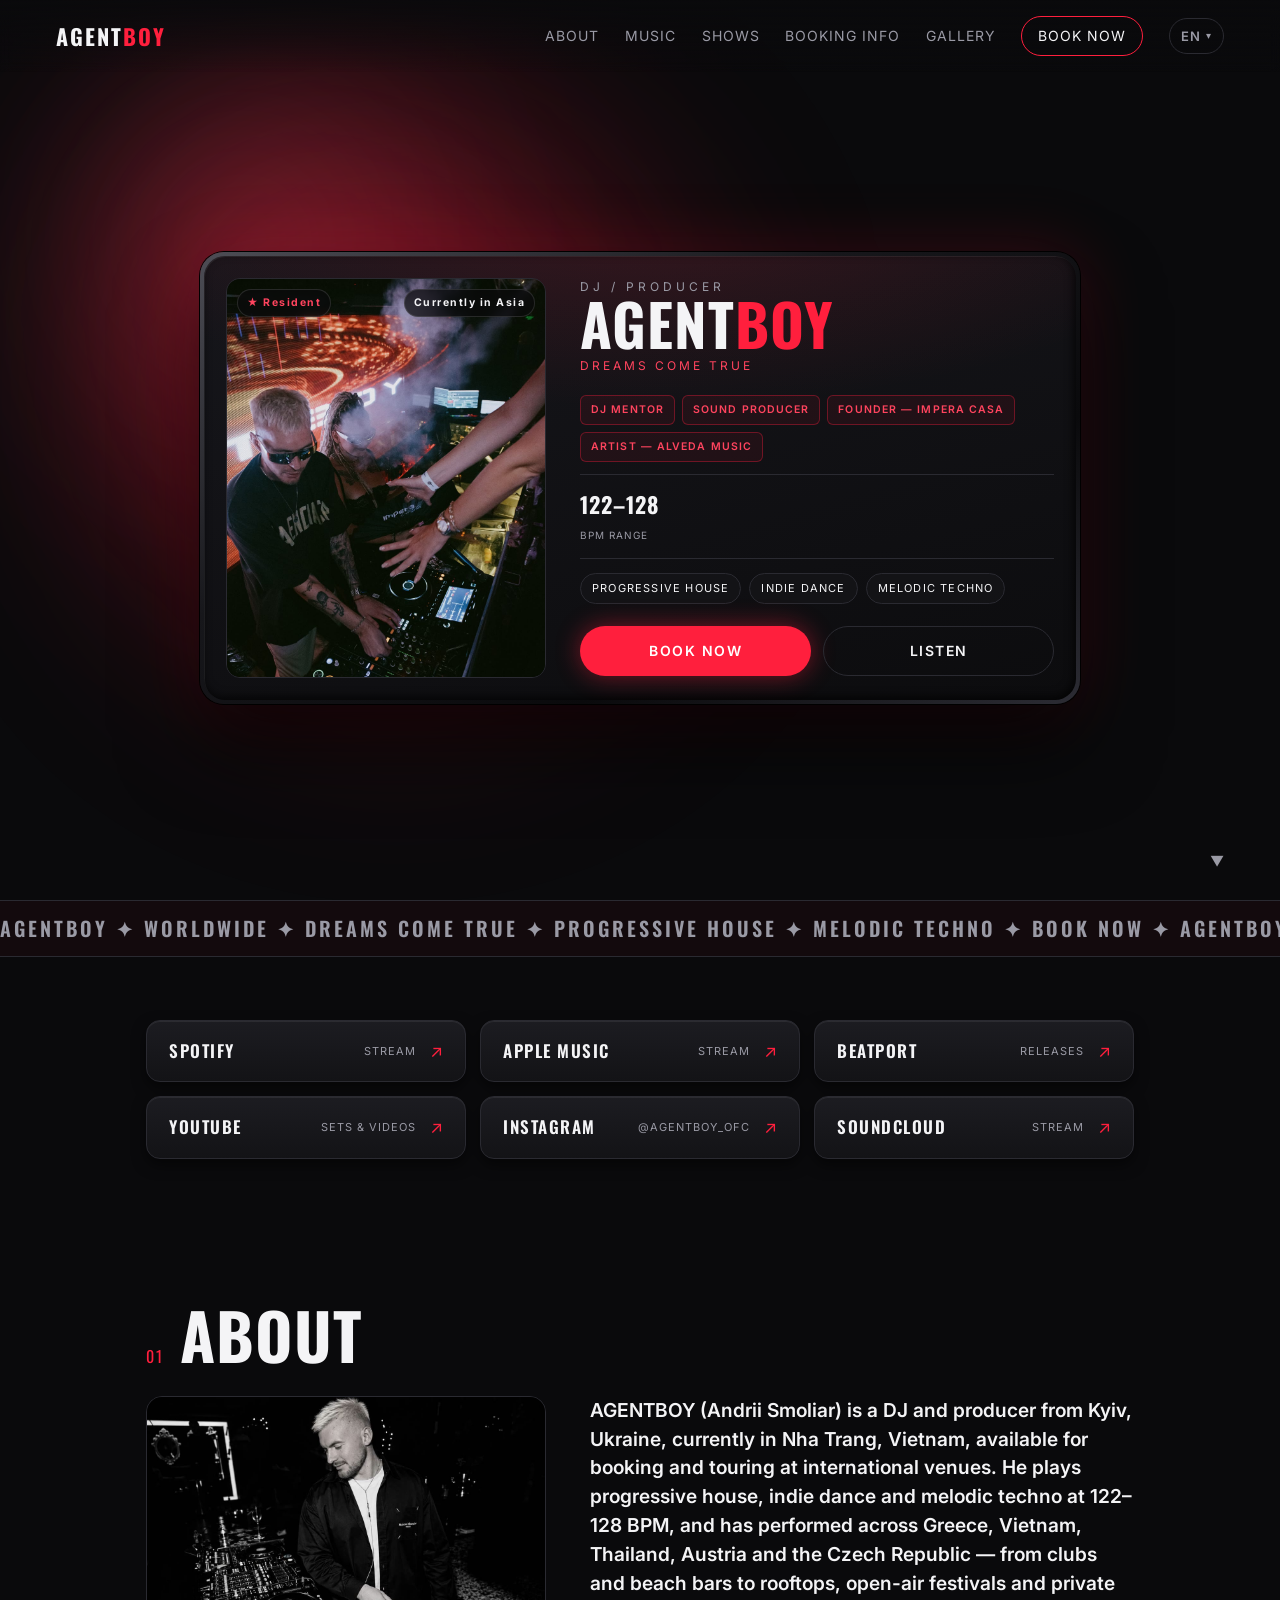
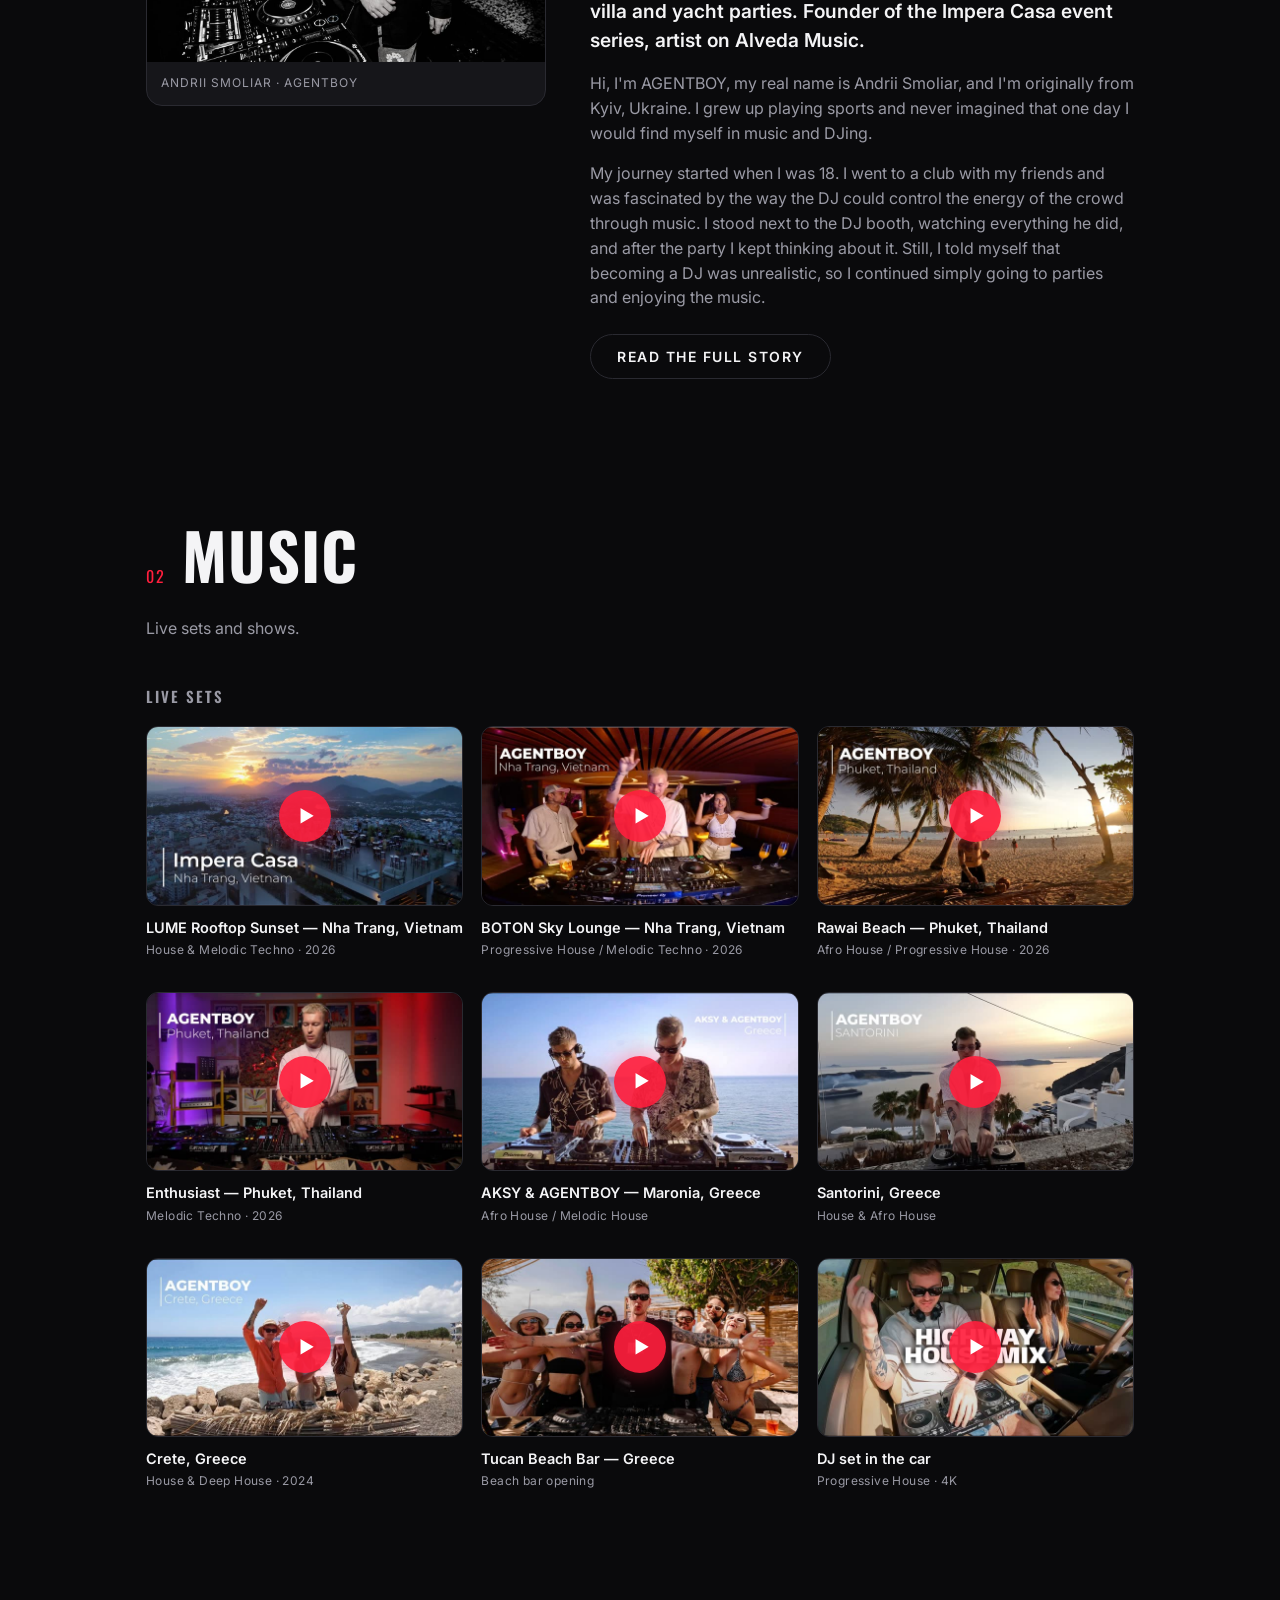
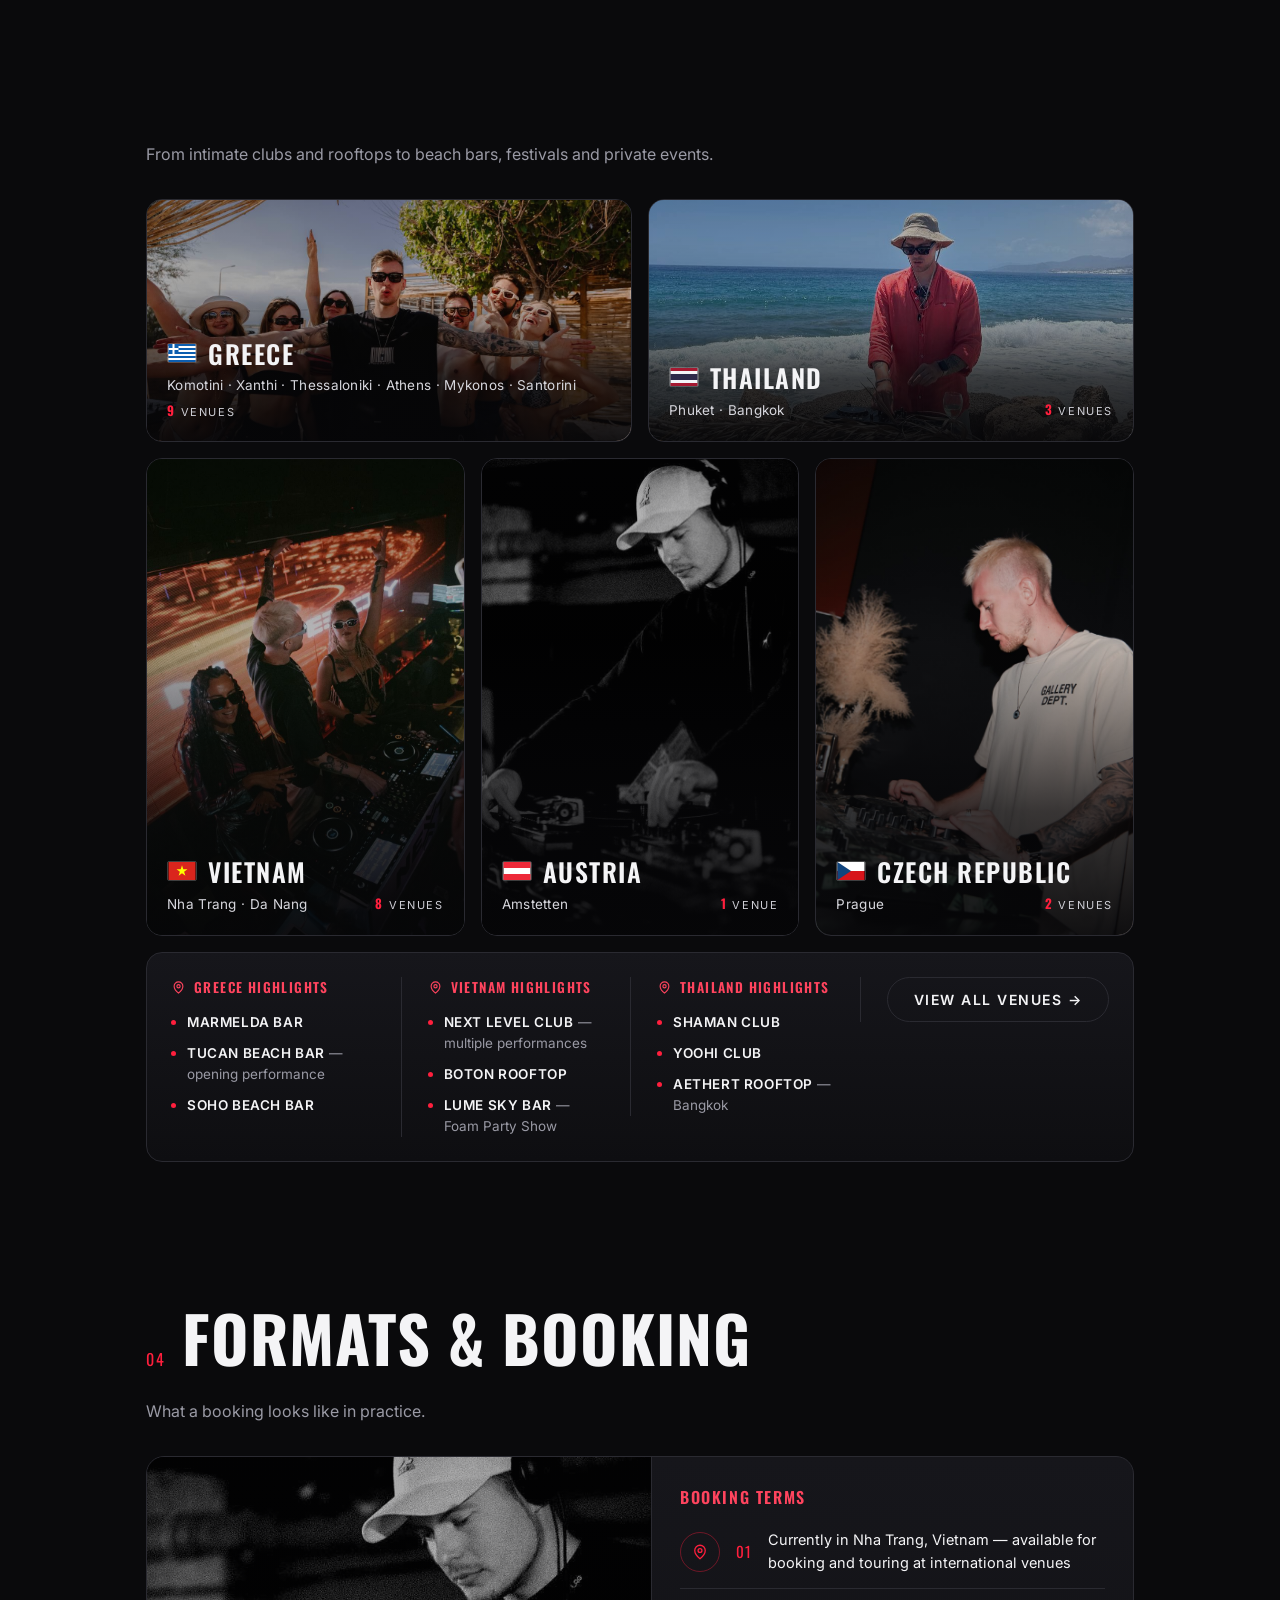
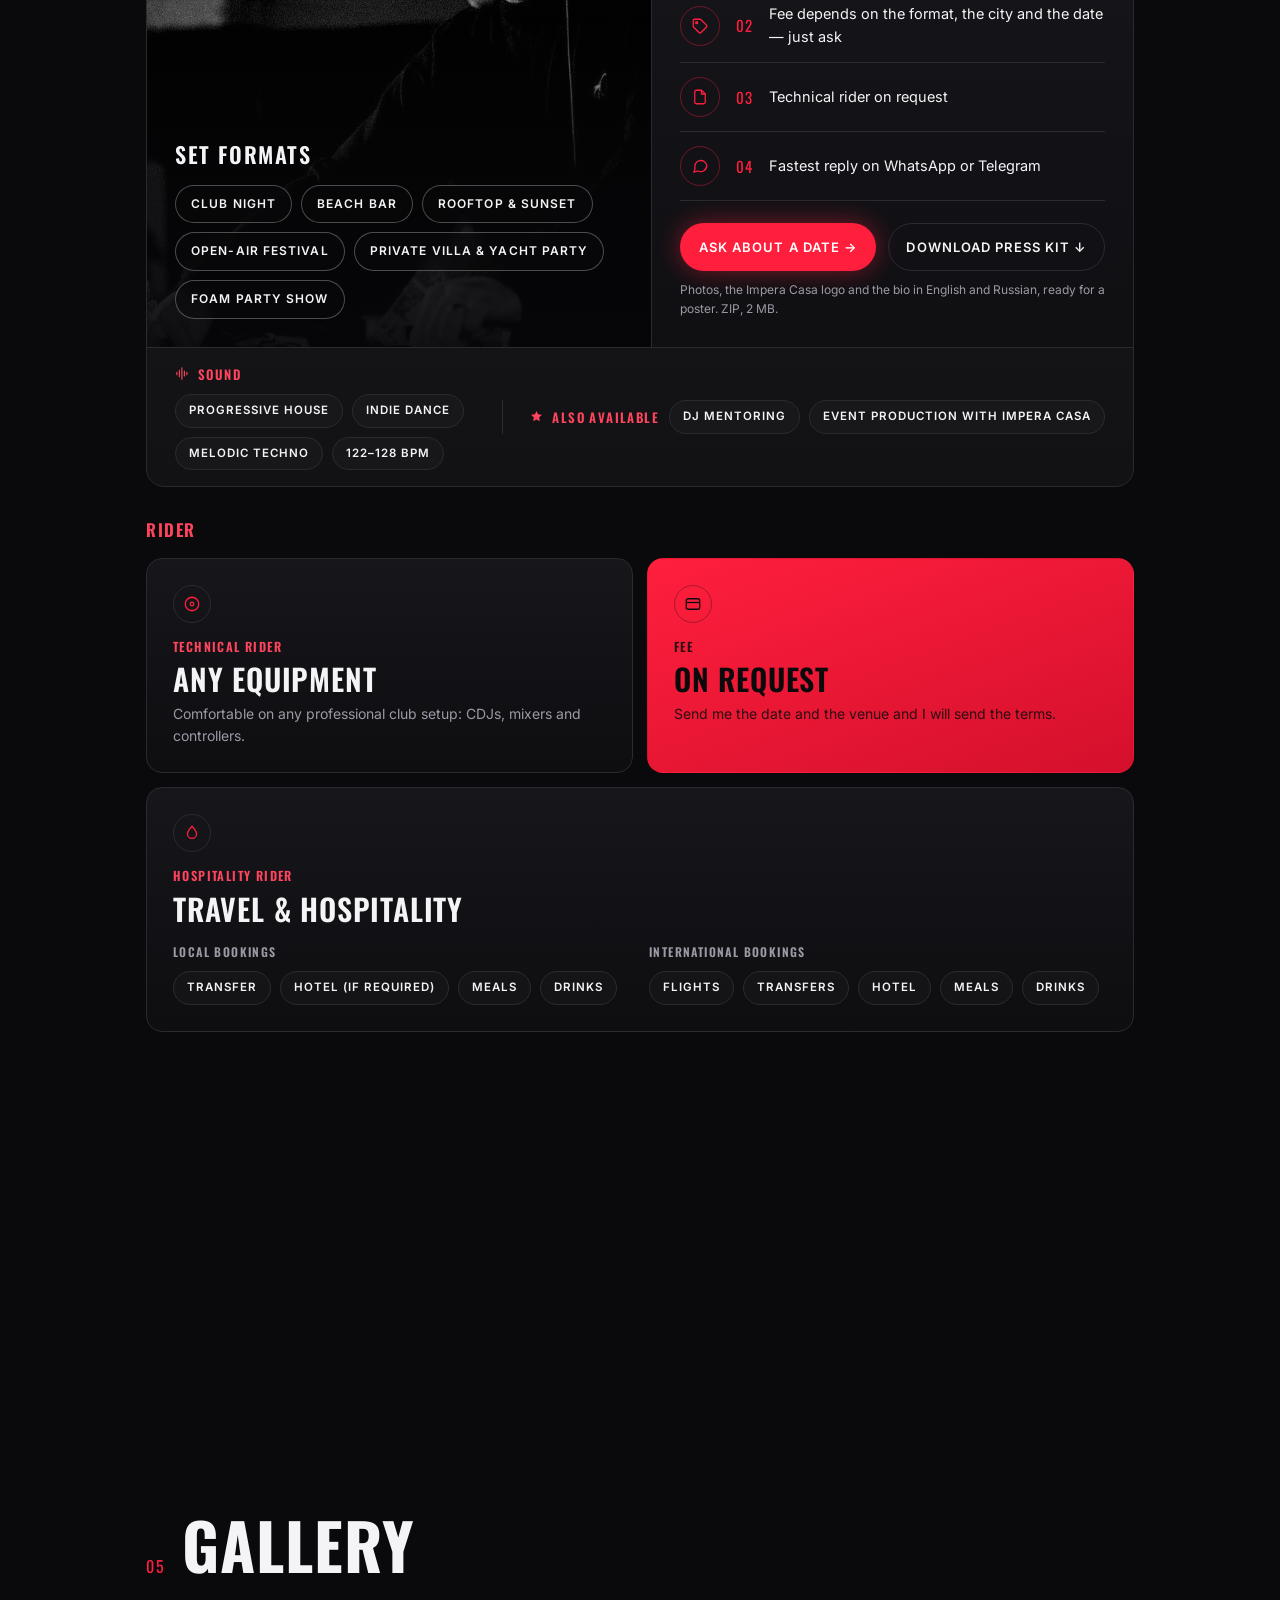
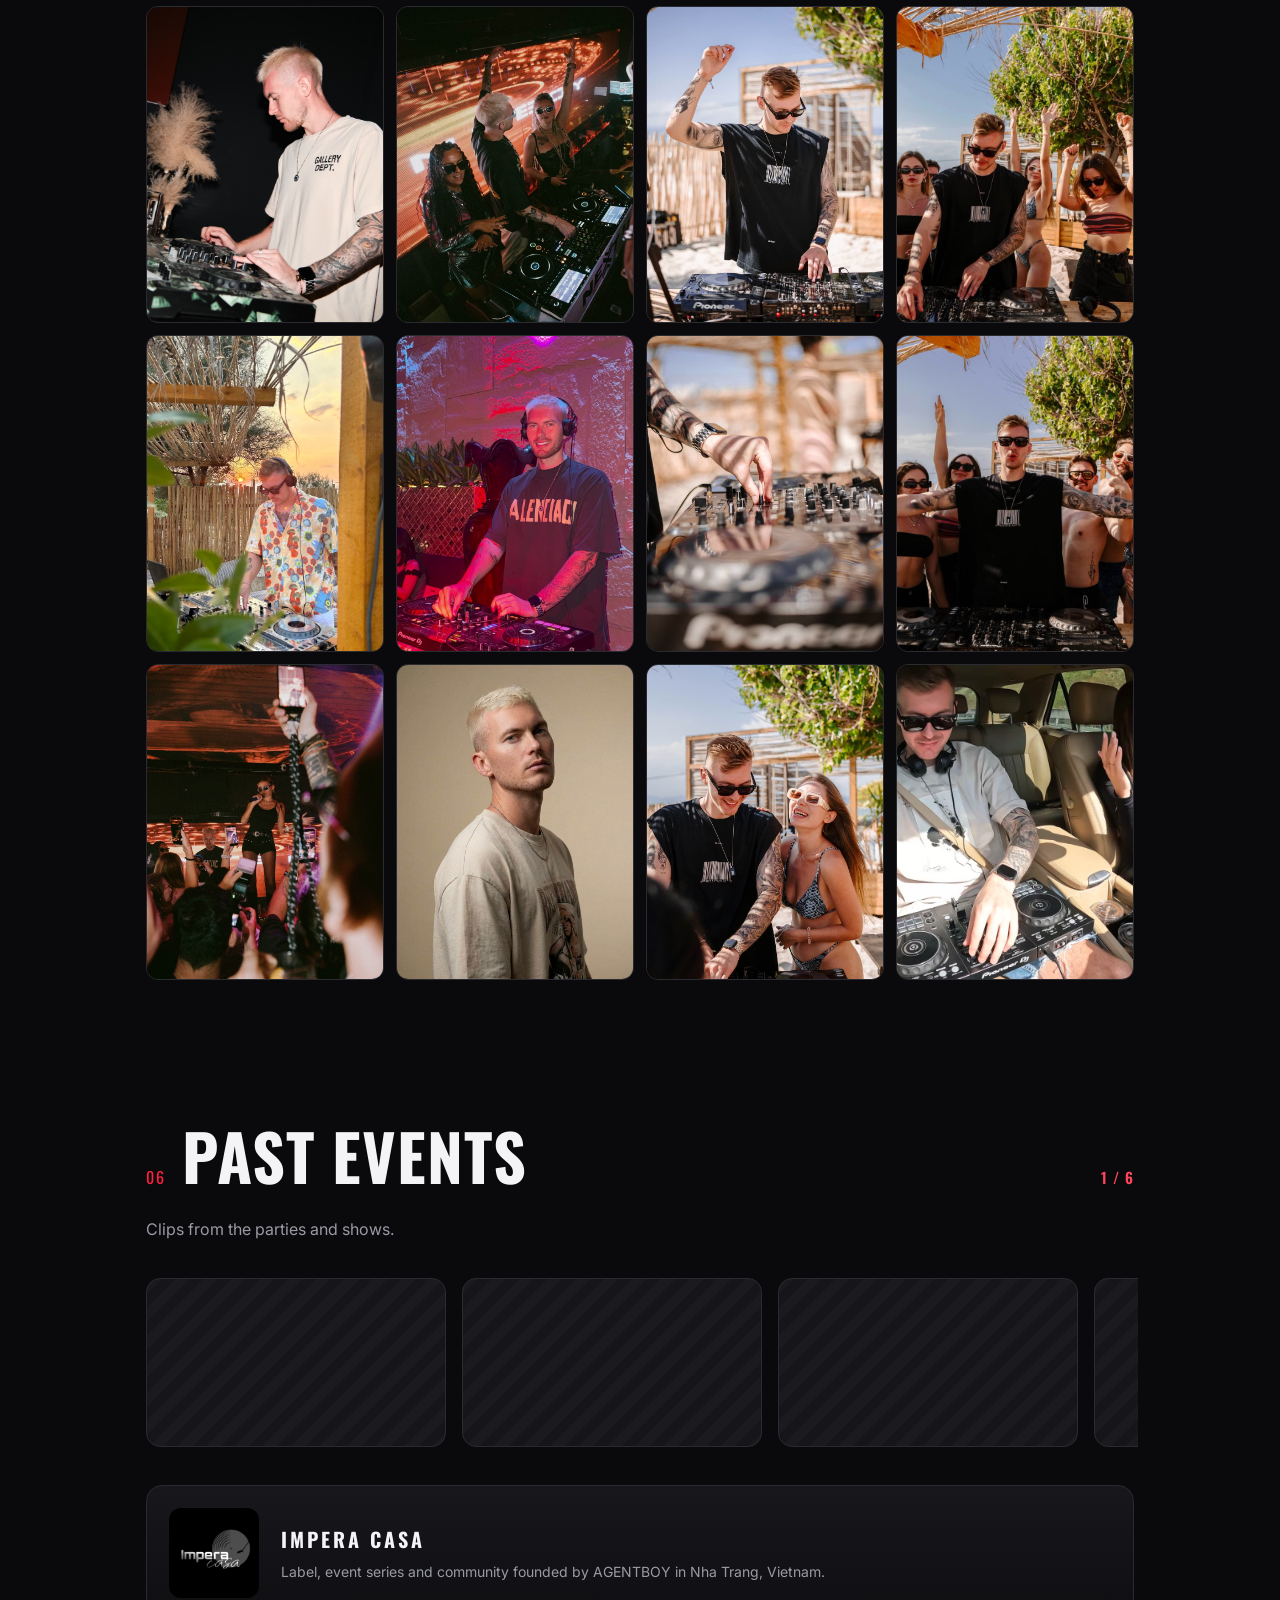
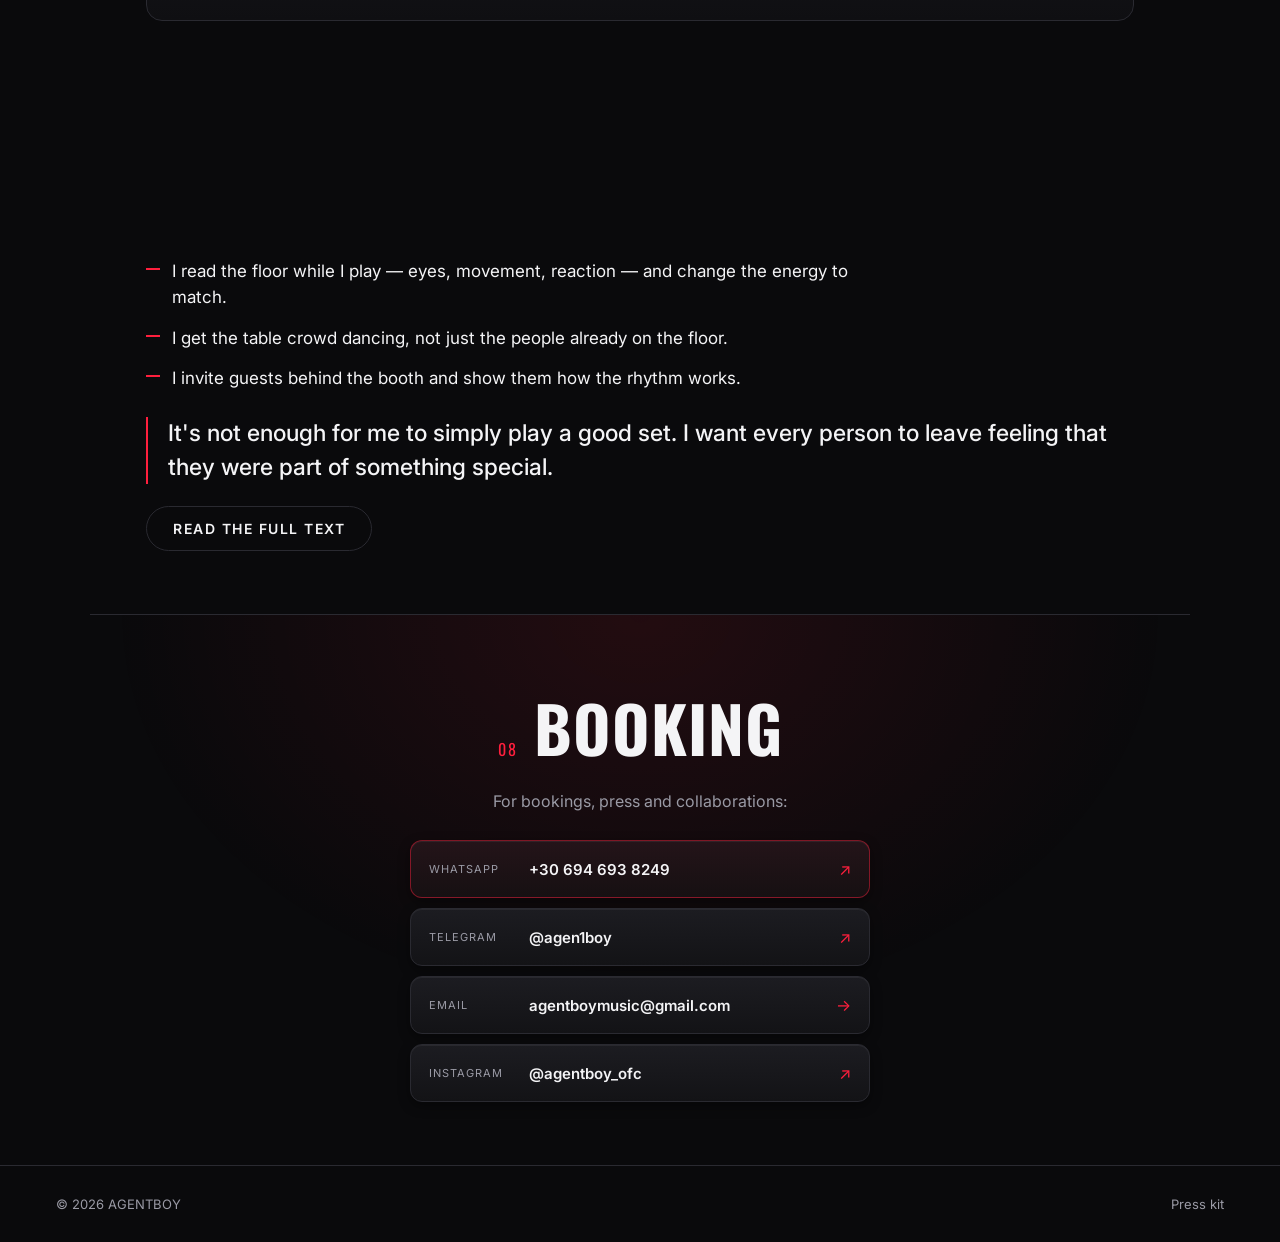
==== index.html @ 366c441d "Lead About with the short bio and the black-and-white decks photo The rooftop photo moves to the sho" ====
<!DOCTYPE html>
<html lang="en">
<head>
  <meta charset="UTF-8" />
  <meta name="viewport" content="width=device-width, initial-scale=1.0" />
  <meta name="theme-color" content="#0a0a0c" />

  <!-- ============================================================
       AGENTBOY — DJ press kit
       Text lives in i18n/<lang>.js and is injected by data-i18n keys.
       Proper nouns (venues, video titles, cities) stay in the HTML —
       they are the same in every language.
       ============================================================ -->

  <title>AGENTBOY — DJ &amp; Producer</title>
  <meta name="description" data-i18n-attr="content:meta.description"
        content="AGENTBOY — DJ and producer. Progressive house, indie dance, melodic techno. Booking and press kit." />

  <!-- Open Graph (sharing in Telegram / IG DM / WhatsApp).
       og:image and og:url must be absolute — crawlers do not resolve relative
       paths and do not run JS. Both point at the live domain, agentboy.org. -->
  <meta property="og:title" content="AGENTBOY — DJ &amp; Producer" />
  <meta property="og:description" data-i18n-attr="content:meta.description"
        content="Progressive house · indie dance · melodic techno. Available worldwide." />
  <!-- purpose-built 1200x630 card (tools/og-card.html): a bare photo crops
       badly in a landscape preview and loses the name.
       The filename carries a date on purpose: Telegram caches the image by URL
       on its own CDN, and refreshing the page preview does not replace it.
       Rebuilding the card means giving it a new filename here too. -->
  <meta property="og:image" content="https://agentboy.org/assets/img/og-2026-09-23.jpg" />
  <meta property="og:image:width" content="1200" />
  <meta property="og:image:height" content="630" />
  <meta property="og:url" content="https://agentboy.org/" />
  <meta property="og:type" content="website" />
  <meta name="twitter:card" content="summary_large_image" />

  <link rel="canonical" href="https://agentboy.org/" />

  <link rel="icon" href="assets/favicon.svg" type="image/svg+xml" />
  <link rel="apple-touch-icon" href="assets/img/apple-touch-icon.png" />

  <link rel="preconnect" href="https://fonts.googleapis.com" />
  <link rel="preconnect" href="https://fonts.gstatic.com" crossorigin />
  <link href="https://fonts.googleapis.com/css2?family=Oswald:wght@500;600;700&family=Inter:wght@400;500;600&display=swap" rel="stylesheet" />
  <link rel="stylesheet" href="style.css" />
</head>

<body>

  <!-- ===================== LIQUID LIGHT ===================== -->
  <div class="liquid" aria-hidden="true">
    <span class="liquid__blob liquid__blob--a"></span>
    <span class="liquid__blob liquid__blob--b"></span>
    <span class="liquid__blob liquid__blob--c"></span>
  </div>

  <!-- ===================== NAV ===================== -->
  <header class="nav">
    <a class="nav__logo" href="#hero">AGENT<span>BOY</span></a>

    <!-- on phones this collapses into the burger panel below the bar -->
    <nav class="nav__menu" id="nav-menu">
      <a href="#about"   data-i18n="nav.about">About</a>
      <a href="#music"   data-i18n="nav.music">Music</a>
      <a href="#shows"   data-i18n="nav.shows">Shows</a>
      <a href="#formats" data-i18n="nav.formats">Booking info</a>
      <a href="#gallery" data-i18n="nav.gallery">Gallery</a>
      <a href="#booking" class="nav__cta" data-i18n="nav.book">Book now</a>
    </nav>

    <div class="nav__side">
      <div class="lang">
        <button class="lang__btn" type="button" aria-haspopup="true" aria-expanded="false">
          <span class="lang__cur">EN</span><span class="lang__chev" aria-hidden="true">▾</span>
        </button>
        <ul class="lang__menu" hidden></ul>
      </div>

      <button class="nav__burger" type="button" aria-label="Menu" aria-expanded="false" aria-controls="nav-menu">
        <span></span><span></span><span></span>
      </button>
    </div>
  </header>

  <!-- ===================== HERO — character card ===================== -->
  <section class="hero" id="hero">
    <article class="hcard">
      <div class="card__frame">

        <div class="card__art">
          <img src="assets/img/hero.jpg" alt="AGENTBOY behind the decks" width="1000" height="1498" fetchpriority="high" />
          <span class="card__rarity">★ <span data-i18n="hero.resident">Resident</span></span>
          <span class="card__loc" data-i18n="hero.based">Currently in Asia</span>
        </div>

        <div class="card__plate">
          <p class="card__role" data-i18n="hero.role">DJ / Producer</p>
          <h1 class="card__name">AGENT<span>BOY</span></h1>
          <p class="card__tagline" data-i18n="hero.tagline">dreams come true</p>
        </div>

        <!-- roles / titles -->
        <ul class="roles">
          <li data-i18n="role.mentor">DJ Mentor</li>
          <li data-i18n="role.producer">Sound Producer</li>
          <li><span data-i18n="role.founder">Founder</span> — Impera Casa</li>
          <li><span data-i18n="role.artist">Artist</span> — Alveda Music</li>
        </ul>

        <!-- spec strip -->
        <div class="card__specs">
          <div><b>122–128</b><small data-i18n="hero.bpm">BPM range</small></div>
        </div>

        <ul class="genres">
          <li data-i18n="genre.prog">progressive house</li>
          <li data-i18n="genre.indie">indie dance</li>
          <li data-i18n="genre.melodic">melodic techno</li>
        </ul>

        <div class="card__actions">
          <a href="#booking" class="btn btn--primary" data-i18n="hero.book">Book now</a>
          <a href="#music" class="btn btn--ghost" data-i18n="hero.listen">Listen</a>
        </div>

      </div>
    </article>

    <a href="#about" class="hero__scroll" aria-label="Scroll down">▼</a>
  </section>

  <!-- ===================== MARQUEE ===================== -->
  <div class="marquee" aria-hidden="true">
    <div class="marquee__track">
      <span data-i18n="marquee">AGENTBOY ✦ WORLDWIDE ✦ DREAMS COME TRUE ✦ PROGRESSIVE HOUSE ✦ MELODIC TECHNO ✦ BOOK NOW ✦&nbsp;</span>
      <span data-i18n="marquee">AGENTBOY ✦ WORLDWIDE ✦ DREAMS COME TRUE ✦ PROGRESSIVE HOUSE ✦ MELODIC TECHNO ✦ BOOK NOW ✦&nbsp;</span>
    </div>
  </div>

  <!-- ===================== MEDIA LINKS ===================== -->
  <section class="section section--links" id="links">
    <div class="links">
      <a class="link" href="https://open.spotify.com/artist/2LTT8rloXK8dqXhueuWkZp" target="_blank" rel="noopener">
        <span class="link__name">Spotify</span><span class="link__tag" data-i18n="link.stream">stream</span><span class="link__arr">↗</span>
      </a>
      <!-- no storefront in the path on purpose: Apple redirects each visitor to their own -->
      <a class="link" href="https://music.apple.com/artist/agentboy/1729382206" target="_blank" rel="noopener">
        <span class="link__name">Apple Music</span><span class="link__tag" data-i18n="link.stream">stream</span><span class="link__arr">↗</span>
      </a>
      <a class="link" href="https://www.beatport.com/artist/agentboy/1184864" target="_blank" rel="noopener">
        <span class="link__name">Beatport</span><span class="link__tag" data-i18n="link.releases">releases</span><span class="link__arr">↗</span>
      </a>
      <a class="link" href="https://www.youtube.com/@agentboymusic" target="_blank" rel="noopener">
        <span class="link__name">YouTube</span><span class="link__tag" data-i18n="link.sets">sets &amp; videos</span><span class="link__arr">↗</span>
      </a>
      <a class="link" href="https://www.instagram.com/agentboy_ofc/" target="_blank" rel="noopener">
        <span class="link__name">Instagram</span><span class="link__tag">@agentboy_ofc</span><span class="link__arr">↗</span>
      </a>
      <a class="link" href="https://soundcloud.com/agentboymusic" target="_blank" rel="noopener">
        <span class="link__name">SoundCloud</span><span class="link__tag" data-i18n="link.stream">stream</span><span class="link__arr">↗</span>
      </a>
    </div>
  </section>

  <!-- ===================== 01 · ABOUT ===================== -->
  <section class="section" id="about">
    <div class="section__head">
      <span class="section__num">01</span>
      <h2 class="section__title" data-i18n="about.title">About</h2>
    </div>

    <div class="about">
      <div class="about__media">
        <img src="assets/img/press-cover.jpg" alt="AGENTBOY at the decks" width="1200" height="800" loading="lazy" />
        <figcaption data-i18n="about.caption">Andrii Smoliar · AGENTBOY</figcaption>
      </div>

      <div class="about__body">
        <p class="about__lead" data-i18n="press.bio">AGENTBOY (Andrii Smoliar) is a DJ and producer from Kyiv, Ukraine, currently in Nha Trang, Vietnam, available for booking and touring at international venues. He plays progressive house, indie dance and melodic techno at 122–128 BPM, and has performed across Greece, Vietnam, Thailand, Austria and the Czech Republic — from clubs and beach bars to rooftops, open-air festivals and private villa and yacht parties. Founder of the Impera Casa event series, artist on Alveda Music.</p>

        <p data-i18n="about.p1">Hi, I'm AGENTBOY, my real name is Andrii Smoliar, and I'm originally from Kyiv, Ukraine. I grew up playing sports and never imagined that one day I would find myself in music and DJing.</p>
        <p data-i18n="about.p2">My journey started when I was 18. I went to a club with my friends and was fascinated by the way the DJ could control the energy of the crowd through music. I stood next to the DJ booth, watching everything he did, and after the party I kept thinking about it. Still, I told myself that becoming a DJ was unrealistic, so I continued simply going to parties and enjoying the music.</p>

        <div class="about__more" id="about-more" hidden>
          <p data-i18n="about.p3">One day, while hanging out with friends at a bar, one of them told me: “Andrii, you should give it a try. If you don't do it now, you may never get the chance.” He invited me behind the decks, and we played together. Seeing people enjoy the music and feeling that connection with the crowd completely changed everything for me. I received dozens of great reactions and realized that this was something I truly wanted to pursue.</p>
          <p data-i18n="about.p4">In 2022, I moved to Greece with my wife and bought my first DJ controller — the Pioneer DDJ-400. From that moment, I spent days and nights practicing, experimenting, and searching for my own sound. I also started learning music production in Ableton Live 11.</p>
          <p data-i18n="about.p5">The journey was not easy. I visited clubs and bars across Greece, watched different parties, studied the scene, and dreamed of getting my chance to play. Eventually, I was invited to perform at Marmelda in Komotini, Greece.</p>
          <p data-i18n="about.p6">I was in a new country, practically unknown to everyone, and more than 50 people came to the event. I was extremely nervous, but once I started playing, I completely immersed myself in the music. The night was a success, and I received amazing feedback from the crowd.</p>
          <p data-i18n="about.p7">That moment gave me the confidence to believe in myself. I started playing every week, then twice a week, and eventually began focusing more seriously on music production.</p>
          <p data-i18n="about.p8">After releasing my first original track, which received radio support in Greece and India, I began receiving invitations to perform at different venues across Greece.</p>
          <p data-i18n="about.p9">Today, my sound is shaped by progressive house, indie dance and melodic techno — music focused on atmosphere, emotion, energy, and creating a strong connection with the crowd.</p>
        </div>

        <button class="btn btn--ghost about__toggle" type="button"
                data-more="about-more" data-more-key="about" data-i18n="about.more">Read the full story</button>
      </div>
    </div>
  </section>

  <!-- ===================== 02 · MUSIC ===================== -->
  <section class="section" id="music">
    <div class="section__head">
      <span class="section__num">02</span>
      <h2 class="section__title" data-i18n="music.title">Music</h2>
    </div>
    <p class="section__sub" data-i18n="music.sub">Live sets and shows.</p>

    <div class="sub-head"><h3 data-i18n="music.setsHead">Live sets</h3></div>
    <div class="vgrid">
      <button class="vid" data-yt="l-ZyWArUfio" type="button">
        <span class="vid__thumb">
          <img src="assets/img/yt/l-ZyWArUfio.jpg" alt="" loading="lazy" width="640" height="360" />
          <span class="vid__play" aria-hidden="true">▶</span>
        </span>
        <span class="vid__t">LUME Rooftop Sunset — Nha Trang, Vietnam</span>
        <span class="vid__g">House &amp; Melodic Techno · 2026</span>
      </button>
      <button class="vid" data-yt="SzTdw9MP5eo" type="button">
        <span class="vid__thumb">
          <img src="assets/img/yt/SzTdw9MP5eo.jpg" alt="" loading="lazy" width="640" height="360" />
          <span class="vid__play" aria-hidden="true">▶</span>
        </span>
        <span class="vid__t">BOTON Sky Lounge — Nha Trang, Vietnam</span>
        <span class="vid__g">Progressive House / Melodic Techno · 2026</span>
      </button>
      <button class="vid" data-yt="i9hrfO7-ooA" type="button">
        <span class="vid__thumb">
          <img src="assets/img/yt/i9hrfO7-ooA.jpg" alt="" loading="lazy" width="640" height="360" />
          <span class="vid__play" aria-hidden="true">▶</span>
        </span>
        <span class="vid__t">Rawai Beach — Phuket, Thailand</span>
        <span class="vid__g">Afro House / Progressive House · 2026</span>
      </button>
      <button class="vid" data-yt="jo_8893-BaE" type="button">
        <span class="vid__thumb">
          <img src="assets/img/yt/jo_8893-BaE.jpg" alt="" loading="lazy" width="640" height="360" />
          <span class="vid__play" aria-hidden="true">▶</span>
        </span>
        <span class="vid__t">Enthusiast — Phuket, Thailand</span>
        <span class="vid__g">Melodic Techno · 2026</span>
      </button>
      <button class="vid" data-yt="_QghKfQarKk" type="button">
        <span class="vid__thumb">
          <img src="assets/img/yt/_QghKfQarKk.jpg" alt="" loading="lazy" width="640" height="360" />
          <span class="vid__play" aria-hidden="true">▶</span>
        </span>
        <span class="vid__t">AKSY &amp; AGENTBOY — Maronia, Greece</span>
        <span class="vid__g">Afro House / Melodic House</span>
      </button>
      <button class="vid" data-yt="f0yEaxW6Dxw" type="button">
        <span class="vid__thumb">
          <img src="assets/img/yt/f0yEaxW6Dxw.jpg" alt="" loading="lazy" width="640" height="360" />
          <span class="vid__play" aria-hidden="true">▶</span>
        </span>
        <span class="vid__t">Santorini, Greece</span>
        <span class="vid__g">House &amp; Afro House</span>
      </button>
      <button class="vid" data-yt="ibKrMurZTKA" type="button">
        <span class="vid__thumb">
          <img src="assets/img/yt/ibKrMurZTKA.jpg" alt="" loading="lazy" width="640" height="360" />
          <span class="vid__play" aria-hidden="true">▶</span>
        </span>
        <span class="vid__t">Crete, Greece</span>
        <span class="vid__g">House &amp; Deep House · 2024</span>
      </button>
      <button class="vid" data-yt="TrLD0J_dIYs" type="button">
        <span class="vid__thumb">
          <img src="assets/img/yt/TrLD0J_dIYs.jpg" alt="" loading="lazy" width="640" height="360" />
          <span class="vid__play" aria-hidden="true">▶</span>
        </span>
        <span class="vid__t">Tucan Beach Bar — Greece</span>
        <span class="vid__g" data-i18n="music.opening">Beach bar opening</span>
      </button>
      <button class="vid" data-yt="fYulGjCCMCU" type="button">
        <span class="vid__thumb">
          <img src="assets/img/yt/fYulGjCCMCU.jpg" alt="" loading="lazy" width="640" height="360" />
          <span class="vid__play" aria-hidden="true">▶</span>
        </span>
        <span class="vid__t" data-i18n="music.carSet">DJ set in the car</span>
        <span class="vid__g">Progressive House · 4K</span>
      </button>
    </div>
  </section>

  <!-- ===================== 03 · SHOWS ===================== -->
  <section class="section" id="shows">
    <div class="section__head">
      <span class="section__num">03</span>
      <h2 class="section__title" data-i18n="shows.title">Shows &amp; venues</h2>
    </div>
    <p class="section__sub" data-i18n="shows.sub">From intimate clubs and rooftops to beach bars, festivals and private events.</p>

    <!-- photo mosaic: one card per country, tile shape follows the photo.
         The two landscape shots take the wide row on top, the three 2:3
         portraits the row underneath, so no frame is cropped to a band.
         DOM order matches the visual order for tab and screen readers. -->
    <div class="venues">
      <article class="venue venue--gr">
        <img src="assets/img/gallery/beach-crowd-02.jpg" alt="Beach bar party" width="1280" height="854" loading="lazy" />
        <div class="venue__body">
          <h3 class="venue__name">
            <img class="venue__flag" src="assets/img/flags/gr.svg" alt="" width="27" height="18" loading="lazy" />
            <span data-i18n="country.gr">Greece</span>
          </h3>
          <div class="venue__foot">
            <p class="venue__cities" data-i18n="cities.gr">Komotini · Xanthi · Thessaloniki · Athens · Mykonos · Santorini</p>
            <p class="venue__count"><b>9</b><span data-i18n="venues.count">venues</span></p>
          </div>
        </div>
      </article>

      <article class="venue venue--th">
        <img src="assets/img/gallery/beach-rocks.jpg" alt="Beach set on the rocks" width="960" height="480" loading="lazy" />
        <div class="venue__body">
          <h3 class="venue__name">
            <img class="venue__flag" src="assets/img/flags/th.svg" alt="" width="27" height="18" loading="lazy" />
            <span data-i18n="country.th">Thailand</span>
          </h3>
          <div class="venue__foot">
            <p class="venue__cities" data-i18n="cities.th">Phuket · Bangkok</p>
            <p class="venue__count"><b>3</b><span data-i18n="venues.count">venues</span></p>
          </div>
        </div>
      </article>

      <article class="venue venue--vn">
        <img src="assets/img/gallery/club-crowd.jpg" alt="Club night crowd" width="854" height="1280" loading="lazy" />
        <div class="venue__body">
          <h3 class="venue__name">
            <img class="venue__flag" src="assets/img/flags/vn.svg" alt="" width="27" height="18" loading="lazy" />
            <span data-i18n="country.vn">Vietnam</span>
          </h3>
          <div class="venue__foot">
            <p class="venue__cities" data-i18n="cities.vn">Nha Trang · Da Nang</p>
            <p class="venue__count"><b>8</b><span data-i18n="venues.count">venues</span></p>
          </div>
        </div>
      </article>

      <article class="venue venue--at">
        <img src="assets/img/gallery/booth-bw.jpg" alt="AGENTBOY at the turntables" width="640" height="960" loading="lazy" />
        <div class="venue__body">
          <h3 class="venue__name">
            <img class="venue__flag" src="assets/img/flags/at.svg" alt="" width="27" height="18" loading="lazy" />
            <span data-i18n="country.at">Austria</span>
          </h3>
          <div class="venue__foot">
            <p class="venue__cities" data-i18n="cities.at">Amstetten</p>
            <p class="venue__count"><b>1</b><span data-i18n="venues.count1">venue</span></p>
          </div>
        </div>
      </article>

      <article class="venue venue--cz">
        <img src="assets/img/gallery/club-booth.jpg" alt="AGENTBOY in the club booth" width="1400" height="2100" loading="lazy" />
        <div class="venue__body">
          <h3 class="venue__name">
            <img class="venue__flag" src="assets/img/flags/cz.svg" alt="" width="27" height="18" loading="lazy" />
            <span data-i18n="country.cz">Czech Republic</span>
          </h3>
          <div class="venue__foot">
            <p class="venue__cities" data-i18n="cities.cz">Prague</p>
            <p class="venue__count"><b>2</b><span data-i18n="venues.count">venues</span></p>
          </div>
        </div>
      </article>
    </div>

    <!-- three names per country up front; the complete list sits behind the
         toggle so the block stays one screen tall -->
    <div class="vhl">
      <div class="vhl__col">
        <h3 class="vhl__head">
          <svg viewBox="0 0 24 24" fill="none" stroke="currentColor" stroke-width="1.8" aria-hidden="true"><path d="M12 21s7-5.6 7-11a7 7 0 1 0-14 0c0 5.4 7 11 7 11Z"/><circle cx="12" cy="10" r="2.6"/></svg>
          <span data-i18n="venues.hlGr">Greece highlights</span>
        </h3>
        <ul class="vhl__list">
          <li><b>Marmelda Bar</b></li>
          <li><b>Tucan Beach Bar</b> <em data-i18n="shows.opening">— opening performance</em></li>
          <li><b>SOHO Beach Bar</b></li>
        </ul>
      </div>

      <div class="vhl__col">
        <h3 class="vhl__head">
          <svg viewBox="0 0 24 24" fill="none" stroke="currentColor" stroke-width="1.8" aria-hidden="true"><path d="M12 21s7-5.6 7-11a7 7 0 1 0-14 0c0 5.4 7 11 7 11Z"/><circle cx="12" cy="10" r="2.6"/></svg>
          <span data-i18n="venues.hlVn">Vietnam highlights</span>
        </h3>
        <ul class="vhl__list">
          <li><b>NEXT LEVEL Club</b> <em data-i18n="shows.multiple">— multiple performances</em></li>
          <li><b>BOTON Rooftop</b></li>
          <li><b>Lume Sky Bar</b> <em data-i18n="shows.foam">— Foam Party Show</em></li>
        </ul>
      </div>

      <div class="vhl__col">
        <h3 class="vhl__head">
          <svg viewBox="0 0 24 24" fill="none" stroke="currentColor" stroke-width="1.8" aria-hidden="true"><path d="M12 21s7-5.6 7-11a7 7 0 1 0-14 0c0 5.4 7 11 7 11Z"/><circle cx="12" cy="10" r="2.6"/></svg>
          <span data-i18n="venues.hlTh">Thailand highlights</span>
        </h3>
        <ul class="vhl__list">
          <li><b>Shaman Club</b></li>
          <li><b>YOOHI Club</b></li>
          <li><b>AETHERT Rooftop</b> <em data-i18n="shows.bangkok">— Bangkok</em></li>
        </ul>
      </div>

      <div class="vhl__cta">
        <button class="btn btn--ghost btn--arrow" type="button"
                data-more="venues-all" data-more-key="venues" data-i18n="venues.more">View all venues</button>
      </div>
    </div>

    <div class="venues__all" id="venues-all" hidden>
      <p class="venues__intro" data-i18n="shows.p1">I have experience performing in a wide range of settings and atmospheres — from clubs and beach bars to festivals and rooftop events. I've also played poolside foam parties, private villa events, and exclusive closed-door parties, adapting my music, energy and interaction with the crowd to fit each environment.</p>

      <div class="countries countries--all">
        <article class="country">
          <header><img class="country__flag" src="assets/img/flags/gr.svg" alt="" width="27" height="18" loading="lazy" /><h3 data-i18n="country.gr">Greece</h3></header>
          <p class="country__cities" data-i18n="cities.gr">Komotini · Xanthi · Thessaloniki · Athens · Mykonos · Santorini</p>
          <ul>
            <li>Marmelda Bar</li>
            <li>Bel Air 1992 Club</li>
            <li>Tucan Beach Bar <em data-i18n="shows.opening">— opening performance</em></li>
            <li>Kageles Beach Bar</li>
            <li>SOHO Beach Bar</li>
            <li>Wine Law · Matute Rooftop · Brettos Bar · 7 Times</li>
            <li data-i18n="shows.grPrivate">Private villa parties in Santorini, yacht &amp; villa parties in Mykonos</li>
          </ul>
        </article>

        <article class="country">
          <header><img class="country__flag" src="assets/img/flags/vn.svg" alt="" width="27" height="18" loading="lazy" /><h3 data-i18n="country.vn">Vietnam</h3></header>
          <p class="country__cities" data-i18n="cities.vn">Nha Trang · Da Nang</p>
          <ul>
            <li>NEXT LEVEL Club <em data-i18n="shows.multiple">— multiple performances</em></li>
            <li>Time House Bar</li>
            <li>BOTON Rooftop</li>
            <li>Lume Sky Bar <em data-i18n="shows.foam">— Foam Party Show</em></li>
            <li>Zone 86 <em data-i18n="shows.openair">— open-air festival</em></li>
            <li>The Garden</li>
            <li>Madison Red Rooftop · Malibu Beach Bar <em data-i18n="shows.guest">— guest artist, Da Nang</em></li>
            <li data-i18n="shows.vnPrivate">Private villa and yacht parties</li>
          </ul>
          <p class="country__note" data-i18n="shows.impera">Founder of IMPERA CASA — events and community built in Nha Trang.</p>
        </article>

        <article class="country">
          <header><img class="country__flag" src="assets/img/flags/th.svg" alt="" width="27" height="18" loading="lazy" /><h3 data-i18n="country.th">Thailand</h3></header>
          <p class="country__cities" data-i18n="cities.th">Phuket · Bangkok</p>
          <ul>
            <li>Shaman Club</li>
            <li>YOOHI Club</li>
            <li>AETHERT Rooftop <em data-i18n="shows.bangkok">— Bangkok</em></li>
            <li data-i18n="shows.thPrivate">Private villa and yacht parties</li>
          </ul>
        </article>

        <article class="country">
          <header><img class="country__flag" src="assets/img/flags/at.svg" alt="" width="27" height="18" loading="lazy" /><h3 data-i18n="country.at">Austria</h3></header>
          <p class="country__cities" data-i18n="cities.at">Amstetten</p>
          <ul><li>K12 Club</li></ul>
        </article>

        <article class="country">
          <header><img class="country__flag" src="assets/img/flags/cz.svg" alt="" width="27" height="18" loading="lazy" /><h3 data-i18n="country.cz">Czech Republic</h3></header>
          <p class="country__cities" data-i18n="cities.cz">Prague</p>
          <ul>
            <li>Ankali</li>
            <li>Le Valmont Club</li>
          </ul>
        </article>
      </div>
    </div>
  </section>

  <!-- ===================== 04 · FORMATS & BOOKING INFO ===================== -->
  <!-- Everything here is confirmed by the client. Anything not confirmed
       (fee, gear list, travel terms) says "on request" instead of a number. -->
  <section class="section" id="formats">
    <div class="section__head">
      <span class="section__num">04</span>
      <h2 class="section__title" data-i18n="formats.title">Formats &amp; booking</h2>
    </div>
    <p class="section__sub" data-i18n="formats.sub">What a booking looks like in practice.</p>

    <!-- one panel: what he plays on the left, what a promoter has to agree on
         the right, and the sound line underneath both -->
    <div class="bk">
      <div class="bk__top">
        <figure class="bk__media">
          <div class="bk__photo">
            <img src="assets/img/gallery/booth-bw.jpg" alt="AGENTBOY in the DJ booth" width="640" height="960" loading="lazy" />
          </div>
          <figcaption class="bk__mediaBody">
            <h3 class="bk__h" data-i18n="formats.setsHead">Set formats</h3>
            <ul class="chips">
              <li data-i18n="formats.set1">Club night</li>
              <li data-i18n="formats.set2">Beach bar</li>
              <li data-i18n="formats.set3">Rooftop &amp; sunset</li>
              <li data-i18n="formats.set4">Open-air festival</li>
              <li data-i18n="formats.set5">Private villa &amp; yacht party</li>
              <li data-i18n="formats.set6">Foam party show</li>
            </ul>
          </figcaption>
        </figure>

        <div class="bk__terms">
          <h3 class="bk__label" data-i18n="formats.termsHead">Booking terms</h3>

          <ol class="terms">
            <li class="term">
              <span class="term__ico"><svg viewBox="0 0 24 24" fill="none" stroke="currentColor" stroke-width="1.7" aria-hidden="true"><path d="M12 21s7-5.6 7-11a7 7 0 1 0-14 0c0 5.4 7 11 7 11Z"/><circle cx="12" cy="10" r="2.6"/></svg></span>
              <span class="term__n">01</span>
              <span class="term__t" data-i18n="formats.term1">Currently in Nha Trang, Vietnam — available for booking and touring at international venues</span>
            </li>
            <li class="term">
              <span class="term__ico"><svg viewBox="0 0 24 24" fill="none" stroke="currentColor" stroke-width="1.7" aria-hidden="true"><path d="M20.6 13.4 13.4 20.6a2 2 0 0 1-2.8 0l-7.2-7.2A2 2 0 0 1 3 12V4.6A1.6 1.6 0 0 1 4.6 3H12a2 2 0 0 1 1.4.6l7.2 7.2a2 2 0 0 1 0 2.6Z"/><circle cx="7.6" cy="7.6" r="1.3"/></svg></span>
              <span class="term__n">02</span>
              <span class="term__t" data-i18n="formats.term2">Fee depends on the format, the city and the date — just ask</span>
            </li>
            <li class="term">
              <span class="term__ico"><svg viewBox="0 0 24 24" fill="none" stroke="currentColor" stroke-width="1.7" aria-hidden="true"><path d="M14 3H7a2 2 0 0 0-2 2v14a2 2 0 0 0 2 2h10a2 2 0 0 0 2-2V8l-5-5Z"/><path d="M14 3v5h5"/></svg></span>
              <span class="term__n">03</span>
              <span class="term__t" data-i18n="formats.term3">Technical rider on request</span>
            </li>
            <li class="term">
              <span class="term__ico"><svg viewBox="0 0 24 24" fill="none" stroke="currentColor" stroke-width="1.7" aria-hidden="true"><path d="M21 11.5a8 8 0 0 1-11.6 7.1L4 20l1.4-5.1A8 8 0 1 1 21 11.5Z"/></svg></span>
              <span class="term__n">04</span>
              <span class="term__t" data-i18n="formats.term4">Fastest reply on WhatsApp or Telegram</span>
            </li>
          </ol>

          <div class="bk__cta">
            <a class="btn btn--primary btn--arrow" href="#booking" data-i18n="formats.ask">Ask about a date</a>
            <a class="btn btn--ghost btn--dl" href="assets/press/agentboy-press-pack.zip" download data-i18n="press.download">Download press kit</a>
          </div>
          <p class="bk__note" data-i18n="press.packText">Photos, the Impera Casa logo and the bio in English and Russian, ready for a poster. ZIP, 2 MB.</p>
        </div>
      </div>

      <div class="bk__strip">
        <div class="bk__group">
          <span class="bk__groupLabel">
            <svg viewBox="0 0 24 24" fill="none" stroke="currentColor" stroke-width="1.8" stroke-linecap="round" aria-hidden="true"><path d="M3 10v4M7 7v10M11 3v18M15 8v8M19 10v4"/></svg>
            <span data-i18n="formats.soundHead">Sound</span>
          </span>
          <ul class="chips chips--sm">
            <li>Progressive house</li>
            <li>Indie dance</li>
            <li>Melodic techno</li>
            <li>122–128 BPM</li>
          </ul>
        </div>

        <div class="bk__group">
          <span class="bk__groupLabel">
            <svg viewBox="0 0 24 24" fill="currentColor" aria-hidden="true"><path d="m12 3 2.6 5.5 6 .8-4.4 4.2 1.1 6-5.3-2.9L6.7 19.5l1.1-6L3.4 9.3l6-.8L12 3Z"/></svg>
            <span data-i18n="formats.alsoHead">Also available</span>
          </span>
          <ul class="chips chips--sm">
            <li data-i18n="formats.also1">DJ mentoring</li>
            <li data-i18n="formats.also2">Event production with Impera Casa</li>
          </ul>
        </div>
      </div>
    </div>

    <!-- Rider — supplied by the client. The fee deliberately stays "on request":
         he quotes per date and venue, so no number goes on the page. -->
    <h3 class="rider__head" data-i18n="rider.head">Rider</h3>

    <div class="rider">
      <article class="rider__card">
        <span class="rider__ico"><svg viewBox="0 0 24 24" fill="none" stroke="currentColor" stroke-width="1.7" aria-hidden="true"><circle cx="12" cy="12" r="9"/><circle cx="12" cy="12" r="2.4"/></svg></span>
        <span class="rider__label" data-i18n="rider.techLabel">Technical rider</span>
        <h4 class="rider__title" data-i18n="rider.techTitle">Any equipment</h4>
        <p class="rider__text" data-i18n="rider.techText">Comfortable on any professional club setup: CDJs, mixers and controllers.</p>
      </article>

      <article class="rider__card rider__card--accent">
        <span class="rider__ico"><svg viewBox="0 0 24 24" fill="none" stroke="currentColor" stroke-width="1.7" aria-hidden="true"><rect x="3" y="5" width="18" height="14" rx="2.5"/><path d="M3 10h18"/></svg></span>
        <span class="rider__label" data-i18n="rider.feeLabel">Fee</span>
        <h4 class="rider__title" data-i18n="rider.feeTitle">On request</h4>
        <p class="rider__text" data-i18n="rider.feeText">Send me the date and the venue and I will send the terms.</p>
      </article>

      <article class="rider__card rider__card--wide">
        <span class="rider__ico"><svg viewBox="0 0 24 24" fill="none" stroke="currentColor" stroke-width="1.7" aria-hidden="true"><path d="M12 3s6 6.3 6 10.2A6 6 0 0 1 6 13.2C6 9.3 12 3 12 3Z"/></svg></span>
        <span class="rider__label" data-i18n="rider.hospLabel">Hospitality rider</span>
        <h4 class="rider__title" data-i18n="rider.hospTitle">Travel &amp; hospitality</h4>

        <div class="rider__lists">
          <div class="rider__group">
            <span class="rider__groupLabel" data-i18n="rider.localHead">Local bookings</span>
            <ul class="chips chips--sm">
              <li data-i18n="rider.local1">Transfer</li>
              <li data-i18n="rider.local2">Hotel (if required)</li>
              <li data-i18n="rider.local3">Meals</li>
              <li data-i18n="rider.local4">Drinks</li>
            </ul>
          </div>

          <div class="rider__group">
            <span class="rider__groupLabel" data-i18n="rider.intlHead">International bookings</span>
            <ul class="chips chips--sm">
              <li data-i18n="rider.intl1">Flights</li>
              <li data-i18n="rider.intl2">Transfers</li>
              <li data-i18n="rider.intl3">Hotel</li>
              <li data-i18n="rider.intl4">Meals</li>
              <li data-i18n="rider.intl5">Drinks</li>
            </ul>
          </div>
        </div>
      </article>
    </div>

    <!-- what a promoter still needs after the panel: the text for the poster -->
    <div class="press">
      <figure class="press__cover">
        <img src="assets/img/bio.jpg" alt="AGENTBOY at a rooftop venue" width="657" height="757" loading="lazy" />
      </figure>

      <div class="press__col">
        <h3 data-i18n="press.bioHead">Short bio</h3>
        <p class="press__bio" id="press-bio" data-i18n="press.bio">AGENTBOY (Andrii Smoliar) is a DJ and producer from Kyiv, Ukraine, currently in Nha Trang, Vietnam, available for booking and touring at international venues. He plays progressive house, indie dance and melodic techno at 122–128 BPM, and has performed across Greece, Vietnam, Thailand, Austria and the Czech Republic — from clubs and beach bars to rooftops, open-air festivals and private villa and yacht parties. Founder of the Impera Casa event series, artist on Alveda Music.</p>
        <button class="btn btn--ghost press__copy" type="button" data-copy="press-bio" data-i18n="press.copy">Copy</button>
      </div>
    </div>
  </section>

  <!-- ===================== 05 · GALLERY ===================== -->
  <section class="section" id="gallery">
    <div class="section__head">
      <span class="section__num">05</span>
      <h2 class="section__title" data-i18n="gallery.title">Gallery</h2>
    </div>

    <div class="shots">
      <button class="shot" type="button"><img src="assets/img/gallery/club-booth.jpg"       alt="AGENTBOY in the club booth" loading="lazy" /></button>
      <button class="shot" type="button"><img src="assets/img/gallery/club-crowd.jpg"       alt="Club night crowd" loading="lazy" /></button>
      <button class="shot" type="button"><img src="assets/img/gallery/beach-solo.jpg"       alt="Beach set" loading="lazy" /></button>
      <button class="shot" type="button"><img src="assets/img/gallery/beach-crowd-01.jpg"   alt="Beach party crowd" loading="lazy" /></button>
      <button class="shot" type="button"><img src="assets/img/gallery/sunset-set.jpg"       alt="Sunset set" loading="lazy" /></button>
      <button class="shot" type="button"><img src="assets/img/gallery/club-pink.jpg"        alt="AGENTBOY at the decks in a club" loading="lazy" /></button>
      <button class="shot" type="button"><img src="assets/img/gallery/booth-hands.jpg"      alt="Hands on the mixer" loading="lazy" /></button>
      <button class="shot" type="button"><img src="assets/img/gallery/beach-crowd-02.jpg"   alt="Beach bar party" loading="lazy" /></button>
      <button class="shot" type="button"><img src="assets/img/gallery/club-night.jpg"       alt="Club night" loading="lazy" /></button>
      <button class="shot" type="button"><img src="assets/img/gallery/portrait.jpg"         alt="Studio portrait" loading="lazy" /></button>
      <button class="shot" type="button"><img src="assets/img/gallery/beach-duo.jpg"        alt="At the decks" loading="lazy" /></button>
      <button class="shot" type="button"><img src="assets/img/gallery/car-set.jpg"          alt="DJ set in the car" loading="lazy" /></button>
    </div>
  </section>

  <!-- ===================== 06 · EVENTS ===================== -->
  <section class="section" id="events">
    <div class="section__head">
      <span class="section__num">06</span>
      <h2 class="section__title" data-i18n="events.title">Past events</h2>
    </div>
    <p class="section__sub" data-i18n="events.sub">Clips from the parties and shows.</p>

    <!-- placeholders until the client sends the clips: horizontal reel, dragged
         with the mouse or nudged with the wheel, so it reads as its own screen -->
    <div class="reel" data-reel>
      <div class="reel__track">
        <div class="reel__slide ph" aria-hidden="true"></div>
        <div class="reel__slide ph" aria-hidden="true"></div>
        <div class="reel__slide ph" aria-hidden="true"></div>
        <div class="reel__slide ph" aria-hidden="true"></div>
        <div class="reel__slide ph" aria-hidden="true"></div>
        <div class="reel__slide ph" aria-hidden="true"></div>
      </div>
    </div>

    <div class="label">
      <img src="assets/img/logo/impera-casa.jpg" alt="Impera Casa" loading="lazy" width="500" height="500" />
      <div>
        <h3>IMPERA CASA</h3>
        <p data-i18n="events.impera">Label, event series and community founded by AGENTBOY in Nha Trang, Vietnam.</p>
      </div>
    </div>
  </section>

  <!-- ===================== 07 · APPROACH ===================== -->
  <section class="section" id="approach">
    <div class="section__head">
      <span class="section__num">07</span>
      <h2 class="section__title" data-i18n="approach.title">What sets me apart</h2>
    </div>

    <!-- the three concrete things first: five paragraphs about reading the
         floor is what every DJ bio says, and nobody scrolling reads it -->
    <ul class="points">
      <li data-i18n="approach.point1">I read the floor while I play — eyes, movement, reaction — and change the energy to match.</li>
      <li data-i18n="approach.point2">I get the table crowd dancing, not just the people already on the floor.</li>
      <li data-i18n="approach.point3">I invite guests behind the booth and show them how the rhythm works.</li>
    </ul>

    <p class="prose__pull" data-i18n="approach.p6">It's not enough for me to simply play a good set. I want every person to leave feeling that they were part of something special.</p>

    <div class="prose approach__more" id="approach-more" hidden>
      <p data-i18n="approach.p1">My biggest strength is my ability to feel the crowd and read the energy of the dance floor. During my performances, I don't just focus on the music — I watch the people, their eyes, their movements, and their reactions. This allows me to understand what the crowd needs and create the right energy at the right moment.</p>
      <p data-i18n="approach.p2">I love turning even the most relaxed guests into part of the show. Someone might be sitting at a table, but little by little the music makes them move — first their foot, then their head, and before they know it they are dancing with everyone else.</p>
      <p data-i18n="approach.p3">If someone doesn't know how to move to electronic music, I'm happy to invite them behind the DJ booth and show them the rhythm, explain how the music works, and help them feel the beat from the inside.</p>
      <p data-i18n="approach.p4">For me, a DJ is not just someone standing behind the decks. A DJ is someone who creates emotions, connects people, and brings them together through music.</p>
      <p data-i18n="approach.p5">I'm an open and approachable person, and I always try to connect with the crowd during my performances. I talk to guests, react to their energy, and I'm not afraid to become part of the party myself.</p>
    </div>

    <button class="btn btn--ghost approach__toggle" type="button"
            data-more="approach-more" data-more-key="approach" data-i18n="approach.more">Read the full text</button>
  </section>

  <!-- ===================== 08 · BOOKING ===================== -->
  <section class="section section--booking" id="booking">
    <div class="section__head">
      <span class="section__num">08</span>
      <h2 class="section__title" data-i18n="booking.title">Booking</h2>
    </div>
    <p class="booking__line" data-i18n="booking.line">For bookings, press and collaborations:</p>

    <!-- every row is the action itself — no separate button strip repeating them -->
    <ul class="contacts">
      <li><a class="contact contact--primary" href="https://wa.me/306946938249" target="_blank" rel="noopener">
        <span>WhatsApp</span><b>+30 694 693 8249</b><i aria-hidden="true">↗</i>
      </a></li>
      <li><a class="contact" href="https://t.me/agen1boy" target="_blank" rel="noopener">
        <span>Telegram</span><b>@agen1boy</b><i aria-hidden="true">↗</i>
      </a></li>
      <li><a class="contact" href="mailto:agentboymusic@gmail.com">
        <span data-i18n="booking.email">Email</span><b>agentboymusic@gmail.com</b><i aria-hidden="true">→</i>
      </a></li>
      <li><a class="contact" href="https://www.instagram.com/agentboy_ofc/" target="_blank" rel="noopener">
        <span>Instagram</span><b>@agentboy_ofc</b><i aria-hidden="true">↗</i>
      </a></li>
    </ul>
  </section>

  <!-- ===================== FOOTER ===================== -->
  <footer class="footer">
    <span>© <span id="year"></span> AGENTBOY</span>
    <span class="footer__note" data-i18n="footer.note">Press kit</span>
  </footer>

  <!-- ===================== BACK TO TOP ===================== -->
  <button class="totop" type="button" data-i18n-attr="aria-label:totop" aria-label="Back to top">↑</button>

  <!-- ===================== STICKY BOOK BAR (phones) ===================== -->
  <!-- on phones the nav CTA is buried in the burger panel, so between the hero
       and the booking block there is no reachable way to book. JS hides the bar
       while either of those two is on screen; without JS it simply stays. -->
  <div class="bookbar">
    <a class="bookbar__btn bookbar__btn--primary" href="#booking" data-i18n="bookbar.book">Book now</a>
    <a class="bookbar__btn" href="https://wa.me/306946938249" target="_blank" rel="noopener">WhatsApp</a>
  </div>

  <!-- ===================== LIGHTBOX ===================== -->
  <div class="lb" id="lb" hidden>
    <button class="lb__close" type="button" aria-label="Close">✕</button>
    <button class="lb__nav lb__nav--prev" type="button" aria-label="Previous">‹</button>
    <div class="lb__stage"></div>
    <button class="lb__nav lb__nav--next" type="button" aria-label="Next">›</button>
    <div class="lb__bar"><span class="lb__cap"></span><span class="lb__count"></span></div>
  </div>

  <script src="script.js"></script>
</body>
</html>
---- style.css ----
/* ============================================================
   AGENTBOY — DJ press kit (DEMO)
   Dark club / techno style. Black base, red-neon accents.
   ============================================================ */

:root {
  --bg:        #0a0a0c;
  --bg-2:      #111114;
  --surface:   #16161a;
  --line:      #2a2a31;
  --text:      #f4f4f6;
  --muted:     #9a9aa5;
  --red:       #ff1f3d;
  --red-soft:  #ff445e;
  --glow:      0 0 24px rgba(255, 31, 61, .45);
}

* { box-sizing: border-box; margin: 0; padding: 0; }

html {
  scroll-behavior: smooth;
  scroll-padding-top: 88px;   /* anchors must clear the fixed nav */
}
@media (prefers-reduced-motion: reduce) { html { scroll-behavior: auto; } }

/* keyboard focus stays visible everywhere */
:focus-visible { outline: 2px solid var(--red-soft); outline-offset: 3px; border-radius: 4px; }

/* scroll reveal — class is added by JS, so without JS everything is simply visible */
.reveal { opacity: 0; transform: translateY(12px); }
.reveal.is-in { opacity: 1; transform: none; transition: opacity .25s ease, transform .25s ease; }
@media (prefers-reduced-motion: reduce) {
  .reveal { opacity: 1; transform: none; }
  .reveal.is-in { transition: none; }
}
/* printing / save-as-PDF never scrolls, so un-hide everything */
@media print {
  .reveal { opacity: 1 !important; transform: none !important; }
}

body {
  background: var(--bg);
  color: var(--text);
  font-family: "Inter", system-ui, sans-serif;
  line-height: 1.55;
  -webkit-font-smoothing: antialiased;
  overflow-x: hidden;
}

/* height:auto keeps the width/height attributes as CLS hints only — without it
   they win over aspect-ratio and squash the image. */
img { display: block; max-width: 100%; height: auto; }
a { color: inherit; text-decoration: none; }

/* ---------- LIQUID LIGHT (slow red light flowing on black) ---------- */
.liquid {
  position: fixed;
  inset: 0;
  z-index: 0;             /* behind content, above body background */
  pointer-events: none;
  overflow: hidden;
}
.liquid__blob {
  position: absolute;
  border-radius: 50%;
  filter: blur(90px);
  mix-blend-mode: screen;     /* light adds onto black, reads as glow */
  will-change: transform;
}
.liquid__blob--a {
  width: 62vmax; height: 62vmax;
  background: radial-gradient(circle, rgba(255,31,61,.42), transparent 68%);
  animation: flowA 38s ease-in-out infinite;
}
.liquid__blob--b {
  width: 50vmax; height: 50vmax;
  background: radial-gradient(circle, rgba(180,18,38,.40), transparent 68%);
  animation: flowB 46s ease-in-out infinite;
}
.liquid__blob--c {
  width: 38vmax; height: 38vmax;
  background: radial-gradient(circle, rgba(255,70,94,.30), transparent 66%);
  animation: flowC 30s ease-in-out infinite;
}
/* each blob drifts edge-to-edge on its own slow loop -> liquid feel */
@keyframes flowA {
  0%   { transform: translate(-30vw, -20vh) scale(1); }
  50%  { transform: translate(40vw, 30vh) scale(1.25); }
  100% { transform: translate(-30vw, -20vh) scale(1); }
}
@keyframes flowB {
  0%   { transform: translate(70vw, 60vh) scale(1.1); }
  50%  { transform: translate(-10vw, -10vh) scale(.85); }
  100% { transform: translate(70vw, 60vh) scale(1.1); }
}
@keyframes flowC {
  0%   { transform: translate(10vw, 80vh) scale(.9); }
  50%  { transform: translate(80vw, -5vh) scale(1.2); }
  100% { transform: translate(10vw, 80vh) scale(.9); }
}
@media (prefers-reduced-motion: reduce) {
  .liquid__blob { animation: none; }
}

/* keep real content above the light */
.nav, .hero, .section, .footer, .marquee { position: relative; z-index: 1; }

/* ---------- NAV ---------- */
.nav {
  position: fixed;
  inset: 0 0 auto 0;
  z-index: 50;
  display: flex;
  align-items: center;
  justify-content: space-between;
  padding: 16px clamp(16px, 5vw, 56px);
  background: linear-gradient(180deg, rgba(10,10,12,.92), rgba(10,10,12,0));
  backdrop-filter: blur(6px);
  transition: background .25s;
}
/* solid backing once the hero is scrolled past */
.nav--solid { background: rgba(10,10,12,.92); border-bottom: 1px solid var(--line); }
.nav__logo {
  font-family: "Oswald", sans-serif;
  font-weight: 700;
  letter-spacing: 2px;
  font-size: 22px;
}
.nav__logo span { color: var(--red); }
/* margin-left:auto keeps the links and the language button as one right-hand
   cluster instead of space-between stranding them at opposite edges */
.nav__menu {
  display: flex;
  align-items: center;
  gap: clamp(12px, 2vw, 28px);
  margin-left: auto;
}
.nav__side { display: flex; align-items: center; gap: 10px; margin-left: clamp(12px, 2vw, 28px); }
.nav__menu a {
  font-size: 14px;
  color: var(--muted);
  text-transform: uppercase;
  letter-spacing: 1px;
  transition: color .2s;
}
.nav__menu a:hover { color: var(--text); }

/* burger — phones only */
.nav__burger {
  display: none;
  width: 42px; height: 42px;
  padding: 11px 9px;
  gap: 5px;
  align-content: space-between;
  background: none;
  border: 1px solid var(--line);
  border-radius: 10px;
  cursor: pointer;
}
.nav__burger span {
  display: block;
  height: 2px;
  width: 100%;
  border-radius: 2px;
  background: var(--text);
  transition: transform .2s, opacity .2s;
}
.nav--open .nav__burger span:nth-child(1) { transform: translateY(7px) rotate(45deg); }
.nav--open .nav__burger span:nth-child(2) { opacity: 0; }
.nav--open .nav__burger span:nth-child(3) { transform: translateY(-7px) rotate(-45deg); }
.nav__cta {
  color: var(--text) !important;
  border: 1px solid var(--red);
  padding: 8px 16px;
  border-radius: 999px;
  white-space: nowrap;
}
.nav__cta:hover { background: var(--red); box-shadow: var(--glow); }
/* the RU label ("Забронировать") is half again as wide as the EN one, and at
   just over the 900px desktop cut-off the row has nothing to spare */
@media (min-width: 901px) and (max-width: 1120px) {
  .nav__menu { gap: 14px; }
  .nav__menu a { font-size: 13px; letter-spacing: .6px; }
  .nav__side { margin-left: 14px; }
  .nav__cta { padding: 8px 12px; }
}

/* ---------- HERO (character card) ---------- */
.hero {
  position: relative;
  min-height: 100svh;
  display: flex;
  flex-direction: column;
  align-items: center;
  justify-content: center;
  padding: clamp(96px, 15vh, 150px) 16px clamp(44px, 9vh, 80px);
}

/* the card: raised metallic rim around an inset face = convex edge */
.hcard {
  width: min(440px, 92vw);
  padding: 4px;
  border-radius: 24px;
  background: linear-gradient(150deg, #4d4d55 0%, #17171b 38%, #0a0a0c 70%, #2c2c34 100%);
  box-shadow:
    0 0 0 1px #000,
    0 40px 80px rgba(0,0,0,.7),
    0 0 70px rgba(255,31,61,.20);
}

.card__frame {
  position: relative;
  border-radius: 21px;
  padding: clamp(16px, 4vw, 22px);
  background:
    radial-gradient(120% 80% at 50% -10%, rgba(255,31,61,.15), transparent 55%),
    linear-gradient(165deg, #16161b 0%, #0c0c0e 100%);
  box-shadow:
    inset 1px 1px 0 rgba(255,255,255,.07),
    inset -2px -3px 10px rgba(0,0,0,.75);
  overflow: hidden;
}

/* card art / portrait */
.card__art {
  position: relative;
  border-radius: 14px;
  overflow: hidden;
  aspect-ratio: 4/5;
  border: 1px solid var(--line);
}
.card__art img { width: 100%; height: 100%; object-fit: cover; object-position: center 26%; }
.card__rarity, .card__loc {
  position: absolute; top: 10px;
  font-size: 10.5px; font-weight: 700; letter-spacing: 1.5px;
  padding: 5px 9px; border-radius: 999px;
  background: rgba(10,10,12,.72);
  backdrop-filter: blur(4px);
  border: 1px solid rgba(255,255,255,.12);
}
.card__rarity { left: 10px; color: var(--red-soft); }
.card__loc { right: 10px; color: var(--text); }

/* name plate */
.card__plate { margin: 16px 0 4px; }
.card__role { font-size: 12px; letter-spacing: 4px; text-transform: uppercase; color: var(--muted); }
.card__name {
  position: relative;
  font-family: "Oswald", sans-serif;
  font-weight: 700;
  font-size: clamp(40px, 12vw, 58px);
  line-height: .95;
  letter-spacing: 1px;
  text-transform: uppercase;
}
.card__name span { color: var(--red); }
.card__tagline {
  margin-top: 6px;
  font-size: 12px;
  letter-spacing: 3px;
  text-transform: uppercase;
  color: var(--red-soft);
}

/* titles / roles — chips right under the name plate */
.roles { list-style: none; display: flex; flex-wrap: wrap; gap: 7px; margin: 13px 0 4px; }
.roles li {
  font-size: 10.5px;
  font-weight: 600;
  text-transform: uppercase;
  letter-spacing: 1.1px;
  color: var(--red-soft);
  border: 1px solid rgba(255,31,61,.35);
  background: rgba(255,31,61,.07);
  padding: 6px 10px;
  border-radius: 6px;
}

/* spec strip */
.card__specs {
  display: flex; justify-content: center; gap: 10px;
  padding: 12px 0; margin: 6px 0;
  border-top: 1px solid var(--line);
  border-bottom: 1px solid var(--line);
  text-align: center;
}
.card__specs b { display: block; font-family: "Oswald", sans-serif; font-size: 22px; letter-spacing: 1px; color: var(--text); }
.card__specs small { font-size: 10px; text-transform: uppercase; letter-spacing: 1px; color: var(--muted); }

.card__actions { display: flex; gap: 12px; flex-wrap: wrap; margin-top: 16px; }
.card__actions .btn { flex: 1; text-align: center; padding-inline: 14px; }

/* On a laptop the portrait card is ~1000px tall, so "Book now" fell below the
   fold — the first screen showed a photo and nothing to act on. Going landscape
   here halves the height. The DOM order already matches: the art takes column 1
   across all rows, the five remaining children auto-place into column 2. */
@media (min-width: 901px) {
  .hcard { width: min(880px, 92vw); }
  .card__frame {
    display: grid;
    grid-template-columns: minmax(0, 320px) minmax(0, 1fr);
    column-gap: clamp(20px, 3vw, 34px);
    align-items: start;
  }
  .card__art { grid-column: 1; grid-row: 1 / span 5; }
  .card__plate { margin-top: 0; }
  .card__specs { justify-content: flex-start; text-align: left; }
  .card__actions { margin-top: 18px; }
}

/* ---------- MARQUEE (movement) ---------- */
.marquee {
  overflow: hidden;
  border-top: 1px solid var(--line);
  border-bottom: 1px solid var(--line);
  background: rgba(255,31,61,.04);
  padding: 12px 0;
}
.marquee__track { display: flex; width: max-content; animation: marquee 24s linear infinite; }
.marquee__track span {
  font-family: "Oswald", sans-serif;
  font-weight: 600; text-transform: uppercase; letter-spacing: 3px;
  font-size: clamp(14px, 2.4vw, 20px);
  color: var(--muted); white-space: nowrap;
}
@keyframes marquee { to { transform: translateX(-50%); } }
@media (prefers-reduced-motion: reduce) { .marquee__track { animation: none; } }

.genres {
  list-style: none;
  display: flex;
  flex-wrap: wrap;
  gap: 8px;
  margin: 6px 0 2px;
}
.genres li {
  font-size: 11px;
  text-transform: uppercase;
  letter-spacing: 1.2px;
  color: var(--text);
  border: 1px solid var(--line);
  background: rgba(22,22,26,.6);
  padding: 6px 11px;
  border-radius: 999px;
}

.hero__scroll {
  position: absolute;
  z-index: 2;
  right: clamp(16px, 5vw, 56px);
  bottom: 28px;
  color: var(--muted);
  font-size: 14px;
  animation: bob 1.8s ease-in-out infinite;
}
@keyframes bob { 0%,100% { transform: translateY(0); } 50% { transform: translateY(6px); } }

/* ---------- MEDIA LINKS (stacked plaques, small 3D volume) ---------- */
.section--links { padding-top: clamp(34px, 7vh, 60px); padding-bottom: 0; }
.links {
  display: grid;
  gap: 14px;
  /* no max-width + auto margins: centring this block alone left it inset 64px
     from the left edge every other section starts at */
  grid-template-columns: repeat(auto-fit, minmax(260px, 1fr));
}
.link {
  display: flex;
  align-items: center;
  gap: 14px;
  padding: 17px 22px;
  border-radius: 14px;
  background: linear-gradient(180deg, #1c1c21 0%, #131316 100%);
  border: 1px solid var(--line);
  /* small 3D volume: top highlight + soft drop shadow */
  box-shadow:
    inset 0 1px 0 rgba(255,255,255,.07),
    0 6px 14px rgba(0,0,0,.5);
  transition: border-color .2s, box-shadow .2s;
}
.link:hover {
  border-color: var(--red);
  box-shadow:
    inset 0 1px 0 rgba(255,255,255,.09),
    0 8px 18px rgba(0,0,0,.55),
    0 0 22px rgba(255,31,61,.16);
}
.link__name {
  font-family: "Oswald", sans-serif;
  font-weight: 600;
  text-transform: uppercase;
  letter-spacing: 1.5px;
  font-size: 17px;
}
.link__tag {
  margin-left: auto;
  font-size: 11px;
  text-transform: uppercase;
  letter-spacing: 1px;
  color: var(--muted);
}
.link__arr { color: var(--red); font-size: 17px; }

/* ---------- BUTTONS ---------- */
.btn {
  display: inline-block;
  /* reset the UA button look so <button class="btn"> matches <a class="btn"> */
  background: none;
  cursor: pointer;
  font-family: inherit;
  font-weight: 600;
  font-size: 14px;
  text-transform: uppercase;
  letter-spacing: 1.5px;
  padding: 13px 26px;
  border-radius: 999px;
  border: 1px solid transparent;
  transition: transform .15s, box-shadow .2s, background .2s;
}
.btn:hover { transform: translateY(-2px); }
.btn--primary { background: var(--red); color: #fff; box-shadow: var(--glow); }
.btn--primary:hover { background: var(--red-soft); }
.btn--ghost { border-color: var(--line); color: var(--text); }
.btn--ghost:hover { border-color: var(--red); }

/* ---------- SECTIONS ---------- */
.section {
  /* 10vh left ~200px of dead space between blocks on a laptop */
  padding: clamp(56px, 7vh, 88px) clamp(16px, 5vw, 56px);
  max-width: 1100px;
  margin: 0 auto;
}
.section__head { display: flex; align-items: baseline; gap: 16px; margin-bottom: 12px; }
.section__num {
  font-family: "Oswald", sans-serif;
  color: var(--red);
  font-size: 16px;
  letter-spacing: 2px;
}
.section__title {
  font-family: "Oswald", sans-serif;
  font-weight: 700;
  font-size: clamp(32px, 7vw, 64px);
  text-transform: uppercase;
  letter-spacing: 1px;
}
.section__sub { max-width: 62ch; color: var(--muted); margin-bottom: 32px; }

/* ---------- ABOUT ---------- */
/* 400px: the About photo is a landscape frame, at 300px it shrank to a strip */
.about { display: grid; gap: clamp(24px, 4vw, 44px); grid-template-columns: 400px 1fr; align-items: start; }
.about__media {
  position: sticky;
  top: 96px;
  border-radius: 16px;
  overflow: hidden;
  border: 1px solid var(--line);
  background: var(--surface);
}
.about__media img { width: 100%; }
.about__media figcaption {
  padding: 12px 14px;
  font-size: 12px;
  letter-spacing: 1px;
  text-transform: uppercase;
  color: var(--muted);
}
/* the lead is the full short bio now (~70 words), so it is set smaller
   than a one-liner would be and carries the emphasis by weight instead */
.about__lead {
  font-size: clamp(17px, 1.5vw, 21px);
  line-height: 1.5;
  font-weight: 600;
  margin-bottom: 22px;
}
.about__body p { color: var(--muted); margin-bottom: 16px; max-width: 68ch; }
.about__body .about__lead { color: var(--text); }
.about__toggle { margin-top: 8px; }

/* ---------- PROSE (approach / shows intro) ---------- */
.prose { max-width: 74ch; }
.prose p { color: var(--muted); margin-bottom: 16px; }
.prose__pull {
  color: var(--text) !important;
  font-size: clamp(18px, 2.4vw, 23px);
  font-weight: 500;
  line-height: 1.45;
  border-left: 2px solid var(--red);
  padding-left: 20px;
  margin-top: 26px;
}

/* the three headline claims, ahead of the long text */
.points { list-style: none; display: grid; gap: 14px; max-width: 74ch; }
.points li {
  position: relative;
  padding-left: 26px;
  font-size: clamp(15px, 1.6vw, 17px);
  color: var(--text);
}
.points li::before {
  content: "";
  position: absolute; left: 0; top: 10px;
  width: 14px; height: 2px;
  background: var(--red);
}
.approach__toggle { margin-top: 22px; }
.approach__more { margin-top: 26px; }

/* wrapper, so the counter is a sibling of the heading — data-i18n rewrites the
   heading's textContent and would otherwise wipe an appended child */
.sub-head {
  display: flex;
  align-items: baseline;
  gap: 12px;
  margin: 44px 0 18px;
  font-family: "Oswald", sans-serif;
  font-weight: 600;
  text-transform: uppercase;
  letter-spacing: 2px;
  font-size: 15px;
  color: var(--muted);
}
.sub-head h3 { font: inherit; letter-spacing: inherit; }
.sub-head__count {
  margin-left: auto;
  color: var(--red-soft);
  letter-spacing: 1px;
  font-variant-numeric: tabular-nums;
}
.sub-head__count[hidden] { display: none; }
/* the same counter next to a big section title needs its own size */
.section__head .sub-head__count {
  font-family: "Oswald", sans-serif;
  font-weight: 600;
  text-transform: uppercase;
  font-size: 15px;
}

/* ---------- MUSIC: video grid (thumbs are local, player loads on click) ---------- */
.vgrid { display: grid; gap: 18px; grid-template-columns: repeat(auto-fill, minmax(260px, 1fr)); }
.vid {
  position: relative;
  display: block;
  width: 100%;
  text-align: left;
  font: inherit;
  color: inherit;
  cursor: pointer;
  padding: 0 0 14px;
  background: none;
  border: 0;
}
/* the thumb wrapper IS the image box, so the play button can centre itself
   against it — deriving the thumb height from the card width instead drifts
   by a few px on fractional column widths */
.vid__thumb {
  position: relative;
  display: block;
  border-radius: 12px;
  overflow: hidden;
  border: 1px solid var(--line);
  transition: border-color .2s, box-shadow .2s;
}
.vid img {
  width: 100%;
  aspect-ratio: 16/9;
  object-fit: cover;
}
.vid:hover .vid__thumb { border-color: var(--red); box-shadow: 0 0 22px rgba(255,31,61,.18); }
.vid__play {
  position: absolute;
  inset: 0;
  margin: auto;                 /* centred by the box model, no aspect maths */
  width: 52px; height: 52px;
  display: grid; place-items: center;
  border-radius: 50%;
  background: rgba(255,31,61,.92);
  color: #fff;
  font-size: 17px;
  padding-left: 3px;
  box-shadow: var(--glow);
  pointer-events: none;
}
.vid__t { display: block; margin-top: 12px; font-weight: 600; font-size: 14.5px; line-height: 1.35; }
.vid__g { display: block; margin-top: 4px; font-size: 12px; color: var(--muted); letter-spacing: .4px; }
.vgrid__after { margin-top: 20px; }

/* ---------- SHOWS: photo mosaic ---------- */
/* tile shape follows the photo instead of the other way round: the two
   landscape frames take the top row, the three 2:3 portraits the row below.
   Heights come from aspect-ratio, so the rows keep their proportions at any
   width and there are no pixel row sizes to re-tune. */
.venues {
  display: grid;
  gap: 16px;
  grid-template-columns: repeat(6, 1fr);
}
.venue--gr { grid-column: 1 / 4; grid-row: 1; aspect-ratio: 2 / 1; }
.venue--th { grid-column: 4 / 7; grid-row: 1; aspect-ratio: 2 / 1; }
.venue--vn { grid-column: 1 / 3; grid-row: 2; aspect-ratio: 2 / 3; }
.venue--at { grid-column: 3 / 5; grid-row: 2; aspect-ratio: 2 / 3; }
.venue--cz { grid-column: 5 / 7; grid-row: 2; aspect-ratio: 2 / 3; }

.venue {
  position: relative;
  overflow: hidden;
  border: 1px solid var(--line);
  border-radius: 16px;
  background: var(--bg-2);
}
.venue > img {
  position: absolute;
  inset: 0;
  width: 100%;
  height: 100%;
  object-fit: cover;
  object-position: center 38%;
}
/* the caption sits on the photo, so it needs its own floor of darkness */
.venue::after {
  content: "";
  position: absolute;
  inset: 0;
  background: linear-gradient(to top,
    rgba(6,6,8,.94) 0%, rgba(6,6,8,.78) 26%, rgba(6,6,8,.22) 62%, rgba(6,6,8,.34) 100%);
}
.venue__body {
  position: relative;
  z-index: 1;
  height: 100%;
  display: flex;
  flex-direction: column;
  justify-content: flex-end;
  gap: 8px;
  padding: clamp(14px, 1.6vw, 20px);
}
.venue__name { display: flex; align-items: center; gap: 11px; }
.venue__name span {
  font-family: "Oswald", sans-serif;
  font-weight: 600;
  text-transform: uppercase;
  letter-spacing: 1.5px;
  font-size: clamp(20px, 2vw, 26px);
  line-height: 1.1;
}
.venue__flag {
  flex: none;
  width: 30px;
  height: 20px;
  border-radius: 2px;
  border: 1px solid rgba(255,255,255,.22);
}
/* the tiles are narrower than they were, and Greece's city list no longer
   shares a line with the count — let it drop instead of colliding with it */
.venue__foot { display: flex; flex-wrap: wrap; align-items: baseline; justify-content: space-between; gap: 4px 14px; }
.venue__cities { font-size: 13.5px; color: #d7d7dd; letter-spacing: .3px; }
.venue__count {
  flex: none;
  font-size: 11px;
  text-transform: uppercase;
  letter-spacing: 1.6px;
  color: #cfcfd6;
}
.venue__count b { color: var(--red); font-family: "Oswald", sans-serif; font-size: 13px; margin-right: 5px; }

/* ---------- SHOWS: highlights panel ---------- */
.vhl {
  display: grid;
  grid-template-columns: repeat(3, 1fr) auto;
  align-items: start;
  margin-top: 16px;
  padding: 24px;
  border: 1px solid var(--line);
  border-radius: 16px;
  background: linear-gradient(180deg, #16161b 0%, #0e0e11 100%);
}
.vhl__col { padding-inline: 26px; border-left: 1px solid var(--line); }
.vhl__col:first-child { padding-left: 0; border-left: 0; }
.vhl__head {
  display: flex;
  align-items: center;
  gap: 8px;
  margin-bottom: 14px;
  font-family: "Oswald", sans-serif;
  font-weight: 600;
  text-transform: uppercase;
  letter-spacing: 1.4px;
  font-size: 13.5px;
  color: var(--red-soft);
}
.vhl__head svg { flex: none; width: 15px; height: 15px; }
.vhl__list { list-style: none; display: grid; gap: 10px; }
.vhl__list li {
  position: relative;
  padding-left: 16px;
  font-size: 13.5px;
  color: var(--muted);
}
.vhl__list li::before {
  content: "";
  position: absolute; left: 0; top: 8px;
  width: 5px; height: 5px;
  border-radius: 50%;
  background: var(--red);
}
.vhl__list b {
  font-weight: 600;
  text-transform: uppercase;
  letter-spacing: .6px;
  color: var(--text);
}
.vhl__list em { font-style: normal; }
.vhl__cta { display: flex; align-items: center; padding-left: 26px; border-left: 1px solid var(--line); }

/* arrows live in CSS: translate() writes textContent and would wipe a span */
.btn--arrow::after { content: " →"; }
.btn--dl::after { content: " ↓"; }

.venues__all { margin-top: 18px; }
.venues__intro { max-width: 74ch; margin-bottom: 22px; color: var(--muted); }
/* the shelf turns into a plain grid here: someone who opened the full list
   wants to read it, not swipe through it */
.countries.countries--all {
  grid-auto-flow: row;
  grid-auto-columns: auto;
  grid-template-columns: repeat(auto-fit, minmax(258px, 1fr));
  overflow: visible;
  scroll-snap-type: none;
}

/* ---------- SHOWS: country cards ---------- */
/* one horizontal shelf, not a grid: the five lists run from seven entries to
   one, so a grid either stretches the short cards into empty boxes or leaves a
   ragged bottom edge. Uniform tiles on a shelf read as intentional. */
.countries {
  display: grid;
  grid-auto-flow: column;
  grid-auto-columns: 310px;
  gap: 18px;
  overflow-x: auto;
  overscroll-behavior-x: contain;
  scroll-snap-type: x mandatory;
  scroll-padding-left: 2px;
  scrollbar-width: none;
  padding-bottom: 4px;
}
.countries::-webkit-scrollbar { display: none; }
.country { scroll-snap-align: start; }
.country {
  padding: 22px;
  border: 1px solid var(--line);
  border-radius: 16px;
  background: linear-gradient(180deg, #17171c 0%, #0f0f12 100%);
}
.country header { display: flex; align-items: center; gap: 10px; margin-bottom: 6px; }
/* drawn, not emoji: Windows ships no flag glyphs, so the emoji fell back to
   the two-letter country code ("GR", "VN") for every Windows visitor */
.country__flag {
  flex: none;
  width: 27px;
  height: 18px;
  border-radius: 2px;
  border: 1px solid rgba(255,255,255,.16);
}
.country h3 {
  font-family: "Oswald", sans-serif;
  font-weight: 600;
  text-transform: uppercase;
  letter-spacing: 1.5px;
  font-size: 20px;
}
.country__cities { font-size: 12.5px; color: var(--red-soft); letter-spacing: .5px; margin-bottom: 14px; }
.country ul { list-style: none; display: grid; gap: 8px; }
.country li {
  font-size: 14px;
  padding-left: 16px;
  position: relative;
  color: var(--text);
}
.country li::before {
  content: "";
  position: absolute; left: 0; top: 9px;
  width: 5px; height: 5px;
  border-radius: 50%;
  background: var(--red);
}
.country li em { font-style: normal; color: var(--muted); font-size: 13px; }
.country__note {
  margin-top: 16px;
  padding-top: 14px;
  border-top: 1px solid var(--line);
  font-size: 13px;
  color: var(--muted);
}

/* ---------- FORMATS & BOOKING INFO ---------- */
/* Everything here is confirmed by the client. Anything not confirmed
   (fee, gear list, travel terms) says "on request" instead of a number. */
.bk {
  border: 1px solid var(--line);
  border-radius: 18px;
  background: linear-gradient(180deg, #16161b 0%, #0e0e11 100%);
  overflow: hidden;
}
.bk__top { display: grid; grid-template-columns: 1.05fr 1fr; }

.bk__media {
  position: relative;
  display: grid;
  min-height: clamp(360px, 33vw, 440px);
  border-right: 1px solid var(--line);
}
.bk__photo { position: absolute; inset: 0; }
/* portrait 2:3 frame in a landscape-ish box: the crop only trims height, so
   keep the top — his face and cap — in view. Phones get the whole frame below */
.bk__photo img { width: 100%; height: 100%; object-fit: cover; object-position: center 22%; }
.bk__photo::after {
  content: "";
  position: absolute;
  inset: 0;
  background: linear-gradient(to top,
    rgba(6,6,8,.95) 0%, rgba(6,6,8,.82) 30%, rgba(6,6,8,.25) 66%, rgba(6,6,8,.35) 100%);
}
.bk__mediaBody {
  position: relative;
  z-index: 1;
  align-self: end;
  padding: clamp(18px, 2.2vw, 28px);
}
.bk__h {
  margin-bottom: 14px;
  font-family: "Oswald", sans-serif;
  font-weight: 600;
  text-transform: uppercase;
  letter-spacing: 1.6px;
  font-size: clamp(18px, 1.8vw, 22px);
}

.chips { list-style: none; display: flex; flex-wrap: wrap; gap: 9px; }
.chips li {
  padding: 9px 15px;
  border: 1px solid rgba(255,255,255,.28);
  border-radius: 999px;
  background: rgba(10,10,12,.55);
  backdrop-filter: blur(3px);
  font-size: 12px;
  font-weight: 600;
  text-transform: uppercase;
  letter-spacing: 1.1px;
  white-space: nowrap;
}
.chips--sm li {
  padding: 7px 13px;
  border-color: var(--line);
  background: rgba(255,255,255,.02);
  backdrop-filter: none;
  font-size: 11.5px;
  letter-spacing: 1px;
}

.bk__terms { display: flex; flex-direction: column; padding: clamp(18px, 2.2vw, 28px); }
.bk__label {
  margin-bottom: 6px;
  font-family: "Oswald", sans-serif;
  font-weight: 600;
  text-transform: uppercase;
  letter-spacing: 1.6px;
  font-size: 16px;
  color: var(--red-soft);
}
.terms { list-style: none; }
.term {
  display: grid;
  grid-template-columns: auto auto 1fr;
  align-items: center;
  gap: 16px;
  padding: 14px 0;
  border-bottom: 1px solid var(--line);
}
.term__ico {
  display: grid;
  place-items: center;
  width: 40px; height: 40px;
  border: 1px solid rgba(255,31,61,.38);
  border-radius: 50%;
  color: var(--red);
}
.term__ico svg { width: 18px; height: 18px; }
.term__n { font-family: "Oswald", sans-serif; font-size: 15px; letter-spacing: 1px; color: var(--red); }
.term__t { font-size: 14.5px; color: var(--text); }

.bk__cta { display: flex; flex-wrap: wrap; gap: 12px; margin-top: 22px; }
/* nowrap + wrap on the row: both labels stay on one line, and the one that
   no longer fits takes a full-width row of its own instead of breaking */
.bk__cta .btn {
  flex: 1 1 auto;
  padding-inline: 16px;
  font-size: 13px;
  letter-spacing: 1.1px;
  text-align: center;
  white-space: nowrap;
}
.bk__note { margin-top: 10px; font-size: 12px; color: var(--muted); }

/* grid, not flex-wrap: the two groups keep one row and one divider between
   them, and each group wraps its own chips */
.bk__strip {
  display: grid;
  grid-template-columns: minmax(0, 1fr) minmax(0, auto);
  align-items: center;
  gap: 18px 26px;
  padding: 16px clamp(18px, 2.2vw, 28px);
  border-top: 1px solid var(--line);
  background: rgba(255,255,255,.015);
}
.bk__group { display: flex; align-items: center; flex-wrap: wrap; gap: 10px; }
.bk__group + .bk__group { padding-left: 26px; border-left: 1px solid var(--line); }
.bk__groupLabel {
  display: inline-flex;
  align-items: center;
  gap: 8px;
  font-family: "Oswald", sans-serif;
  font-weight: 600;
  text-transform: uppercase;
  letter-spacing: 1.4px;
  font-size: 13px;
  color: var(--red-soft);
}
.bk__groupLabel svg { flex: none; width: 15px; height: 15px; }

/* ---------- RIDER (sits between the booking panel and the press block) ---------- */
.rider__head {
  margin: 30px 0 14px;
  font-family: "Oswald", sans-serif;
  font-weight: 600;
  text-transform: uppercase;
  letter-spacing: 1.5px;
  font-size: 17px;
  color: var(--red-soft);
}
.rider { display: grid; gap: 14px; grid-template-columns: 1fr 1fr; }
.rider__card {
  padding: clamp(18px, 2.2vw, 26px);
  border: 1px solid var(--line);
  border-radius: 16px;
  background: linear-gradient(180deg, #16161b 0%, #0e0e11 100%);
}
/* the hospitality rider carries two lists, so it takes the full row */
.rider__card--wide { grid-column: 1 / -1; }
/* the fee is what a promoter looks for first — fill it so it reads first too */
.rider__card--accent {
  border-color: transparent;
  background: linear-gradient(160deg, var(--red) 0%, #d4102c 100%);
  color: #0a0a0c;
}
.rider__ico {
  display: grid;
  place-items: center;
  width: 38px;
  height: 38px;
  margin-bottom: 14px;
  border: 1px solid var(--line);
  border-radius: 50%;
  color: var(--red);
}
.rider__ico svg { width: 18px; height: 18px; }
.rider__card--accent .rider__ico { border-color: rgba(10,10,12,.32); color: #0a0a0c; }
.rider__label {
  display: block;
  font-family: "Oswald", sans-serif;
  font-weight: 600;
  text-transform: uppercase;
  letter-spacing: 1.4px;
  font-size: 12.5px;
  color: var(--red-soft);
}
.rider__card--accent .rider__label { color: rgba(10,10,12,.85); }
.rider__title {
  margin: 6px 0 8px;
  font-family: "Oswald", sans-serif;
  font-weight: 600;
  text-transform: uppercase;
  letter-spacing: .8px;
  font-size: clamp(22px, 2.6vw, 30px);
  line-height: 1.1;
}
.rider__text { font-size: 14px; color: var(--muted); max-width: 46ch; }
.rider__card--accent .rider__text { color: rgba(10,10,12,.85); }
.rider__lists { display: grid; gap: 18px; grid-template-columns: 1fr 1fr; margin-top: 18px; }
.rider__group { display: grid; gap: 10px; align-content: start; }
.rider__groupLabel {
  font-family: "Oswald", sans-serif;
  font-weight: 600;
  text-transform: uppercase;
  letter-spacing: 1.4px;
  font-size: 12px;
  color: var(--muted);
}

.press {
  display: grid;
  gap: 18px;
  grid-template-columns: 1fr 1fr;
  align-items: stretch;
  margin-top: 18px;
}
/* side by side, the photo takes the height of the bio card, not its own:
   the near-square rooftop shot would otherwise hang far below the text.
   Absolute positioning keeps the image out of the row height. */
.press__cover {
  position: relative;
  min-height: 280px;
  overflow: hidden;
  border: 1px solid var(--line);
  border-radius: 16px;
}
.press__cover img {
  position: absolute;
  inset: 0;
  width: 100%;
  height: 100%;
  object-fit: cover;
  object-position: 50% 55%;
}
.press__col {
  display: flex;
  flex-direction: column;
  align-items: flex-start;
  gap: 12px;
  padding: 22px;
  border: 1px dashed var(--line);
  border-radius: 16px;
}
.press__col h3 {
  font-family: "Oswald", sans-serif;
  font-weight: 600;
  text-transform: uppercase;
  letter-spacing: 1.5px;
  font-size: 17px;
  color: var(--red-soft);
}
.press__bio { font-size: 14px; color: var(--text); }
.press__note { font-size: 14px; color: var(--muted); }
.press__col .btn { margin-top: 4px; }
/* confirmation as a pseudo-element: translate() owns textContent and would
   wipe any label we wrote into it */
.press__copy.is-copied::after { content: " ✓"; color: var(--red-soft); }

/* ---------- GALLERY (photos) ---------- */
.shots { display: grid; gap: 12px; grid-template-columns: repeat(auto-fill, minmax(190px, 1fr)); }
.shot {
  padding: 0;
  border: 1px solid var(--line);
  border-radius: 12px;
  overflow: hidden;
  background: var(--surface);
  cursor: zoom-in;
  transition: border-color .2s, transform .15s;
}
.shot img { width: 100%; aspect-ratio: 3/4; object-fit: cover; }
.shot:hover { border-color: var(--red); transform: translateY(-2px); }

/* ---------- PLACEHOLDERS ---------- */
/* empty slots standing in for photos and clips the client has not sent yet:
   same surface, border and radius as the real media so nothing shifts when a
   file finally lands here. The hatch is a static gradient, not an animation. */
.ph {
  background:
    repeating-linear-gradient(135deg,
      rgba(255,255,255,.022) 0 10px, transparent 10px 20px),
    var(--surface);
  border-radius: inherit;
}
/* inside a tile that already has its own frame (venue card, booking photo) */
.ph--fill { position: absolute; inset: 0; border-radius: 0; }

/* ---------- EVENT REEL ---------- */
/* horizontal strip of clips: wheel and mouse-drag are wired up in script.js,
   touch scrolls it natively */
.reel {
  overflow-x: auto;
  overscroll-behavior-x: contain;
  scroll-snap-type: x mandatory;
  scrollbar-width: none;
  cursor: grab;
  /* bleed to the container edges so a slide can sit flush while the next peeks */
  margin-inline: -4px;
  padding: 4px;
  scroll-padding-left: 4px;
}
.reel::-webkit-scrollbar { display: none; }
.reel.is-dragging { cursor: grabbing; scroll-snap-type: none; }
.reel.is-dragging * { pointer-events: none; }

.reel__track {
  display: grid;
  grid-auto-flow: column;
  /* 300px, not 320px: three slides then leave the fourth peeking at the
     988px content width, which is what says the strip scrolls */
  grid-auto-columns: minmax(0, 300px);
  gap: 16px;
  width: max-content;
}
.reel__slide {
  aspect-ratio: 16 / 9;
  border: 1px solid var(--line);
  border-radius: 14px;
  scroll-snap-align: start;
}

/* ---------- BOOKING ---------- */
.section--booking {
  text-align: center;
  border-top: 1px solid var(--line);
  background:
    radial-gradient(80% 120% at 50% 0%, rgba(255,31,61,.10), transparent 60%);
}
.section--booking .section__head { justify-content: center; }
.booking__line { color: var(--muted); margin-bottom: 26px; }
.booking__buttons { display: flex; gap: 14px; justify-content: center; flex-wrap: wrap; margin-bottom: 24px; }
.contacts {
  list-style: none;
  display: grid;
  gap: 10px;
  max-width: 460px;
  margin: 0 auto;
  text-align: left;
}
.contact {
  display: flex;
  align-items: center;
  gap: 16px;
  min-height: 58px;              /* comfortable thumb target */
  padding: 12px 18px;
  border: 1px solid var(--line);
  border-radius: 12px;
  background: linear-gradient(180deg, #1c1c21 0%, #131316 100%);
  box-shadow: inset 0 1px 0 rgba(255,255,255,.06), 0 4px 12px rgba(0,0,0,.4);
  font-size: 15px;
  transition: border-color .2s, box-shadow .2s;
}
.contact:hover { border-color: var(--red); box-shadow: inset 0 1px 0 rgba(255,255,255,.08), 0 0 20px rgba(255,31,61,.15); }
.contact span {
  flex: none;
  width: 84px;
  color: var(--muted);
  text-transform: uppercase;
  letter-spacing: 1px;
  font-size: 11px;
}
.contact b { font-weight: 600; word-break: break-word; }
.contact i { margin-left: auto; font-style: normal; color: var(--red); font-size: 16px; }
.contact--primary { border-color: rgba(255,31,61,.45); background: linear-gradient(180deg, #241419 0%, #161012 100%); }

/* ---------- LABEL CARD (Impera Casa) ---------- */
.label {
  display: flex;
  align-items: center;
  gap: 22px;
  margin-top: 34px;
  padding: 22px;
  border: 1px solid var(--line);
  border-radius: 16px;
  background: linear-gradient(180deg, #17171c 0%, #0f0f12 100%);
}
.label img { width: 90px; height: 90px; object-fit: cover; border-radius: 12px; flex: none; }
.label h3 {
  font-family: "Oswald", sans-serif;
  font-weight: 700;
  letter-spacing: 3px;
  font-size: 20px;
  margin-bottom: 6px;
}
.label p { color: var(--muted); font-size: 14px; }

/* ---------- LIGHTBOX ---------- */
.lb {
  position: fixed;
  inset: 0;
  z-index: 100;
  display: flex;
  align-items: center;
  justify-content: center;
  padding: clamp(16px, 4vw, 48px);
  background: rgba(6,6,8,.94);
  backdrop-filter: blur(8px);
}
.lb[hidden] { display: none; }
.lb__stage { display: contents; }
.lb__stage img, .lb--video .lb__stage iframe, .lb--file .lb__stage video {
  animation: lbIn .22s cubic-bezier(.2,.7,.2,1);
}
@keyframes lbIn {
  from { opacity: 0; transform: scale(.965); }
  to   { opacity: 1; transform: none; }
}
.lb__stage img {
  max-width: 100%;
  max-height: 100%;
  width: auto;
  border-radius: 10px;
  box-shadow: 0 30px 80px rgba(0,0,0,.7);
  touch-action: pan-y;          /* let the swipe handler own horizontal drags */
}
.lb--video .lb__stage { display: block; width: min(960px, 100%); }
.lb--video iframe { width: 100%; aspect-ratio: 16/9; border: 0; border-radius: 12px; }
/* the locally hosted teaser is portrait — fit it to the viewport instead of
   forcing it into the 16:9 box a YouTube embed needs */
.lb--file .lb__stage { width: auto; }
.lb--file video { display: block; max-width: 100%; max-height: 84svh; border-radius: 12px; }

/* caption + position, sits under the image */
.lb__bar {
  position: absolute;
  left: 0; right: 0; bottom: 0;
  display: flex;
  align-items: baseline;
  justify-content: center;
  gap: 14px;
  padding: 16px 70px 20px;
  font-size: 13px;
  color: var(--muted);
  pointer-events: none;
  background: linear-gradient(0deg, rgba(6,6,8,.85), transparent);
}
.lb--video .lb__bar { display: none; }
.lb__count { font-variant-numeric: tabular-nums; color: var(--red-soft); }

.lb__close, .lb__nav {
  position: absolute;
  z-index: 1;
  width: 48px; height: 48px;
  display: grid; place-items: center;
  border: 1px solid var(--line);
  border-radius: 50%;
  background: rgba(20,20,24,.85);
  backdrop-filter: blur(6px);
  color: var(--text);
  font-size: 24px;
  cursor: pointer;
  transition: border-color .2s, background .2s;
}
.lb__close:hover, .lb__nav:hover { border-color: var(--red); background: rgba(255,31,61,.18); }
.lb__close { top: 18px; right: 18px; font-size: 17px; }
.lb__nav--prev { left: 14px; }
.lb__nav--next { right: 14px; }
.lb__nav[hidden] { display: none; }

@media (prefers-reduced-motion: reduce) {
  .lb__stage img, .lb--video .lb__stage iframe, .lb--file .lb__stage video { animation: none; }
}

/* ---------- LANGUAGE SWITCHER ---------- */
.lang { position: relative; }
.lang__btn {
  display: flex;
  align-items: center;
  gap: 5px;
  padding: 7px 11px;
  font: inherit;
  font-size: 13px;
  font-weight: 600;
  letter-spacing: 1px;
  color: var(--muted);
  background: none;
  border: 1px solid var(--line);
  border-radius: 999px;
  cursor: pointer;
  transition: color .2s, border-color .2s;
}
.lang__btn:hover { color: var(--text); border-color: var(--red); }
.lang__chev { font-size: 10px; }
.lang__menu {
  position: absolute;
  top: calc(100% + 8px);
  right: 0;
  min-width: 168px;
  list-style: none;
  padding: 6px;
  border: 1px solid var(--line);
  border-radius: 12px;
  background: rgba(16,16,20,.98);
  backdrop-filter: blur(10px);
  box-shadow: 0 18px 40px rgba(0,0,0,.6);
}
.lang__menu[hidden] { display: none; }
.lang__menu button {
  display: flex;
  align-items: baseline;
  justify-content: space-between;
  gap: 12px;
  width: 100%;
  padding: 9px 12px;
  font: inherit;
  font-size: 14px;
  text-align: left;
  color: var(--text);
  background: none;
  border: 0;
  border-radius: 8px;
  cursor: pointer;
}
.lang__menu button:hover:not(:disabled) { background: rgba(255,31,61,.14); }
.lang__menu button:disabled { color: var(--muted); cursor: default; }
.lang__menu button[aria-current="true"] { color: var(--red-soft); font-weight: 600; }
.lang__menu small { font-size: 11px; color: var(--muted); text-transform: uppercase; letter-spacing: 1px; }

/* ---------- FOOTER ---------- */
.footer {
  display: flex;
  align-items: center;
  justify-content: space-between;
  flex-wrap: wrap;
  gap: 8px;
  padding: 28px clamp(16px, 5vw, 56px);
  border-top: 1px solid var(--line);
  color: var(--muted);
  font-size: 13px;
}

/* ---------- BACK TO TOP ---------- */
.totop {
  position: fixed;
  right: clamp(16px, 5vw, 40px);
  bottom: 24px;
  z-index: 45;
  width: 46px; height: 46px;
  display: grid;
  place-items: center;
  border: 1px solid var(--line);
  border-radius: 50%;
  background: rgba(12,12,15,.9);
  backdrop-filter: blur(8px);
  color: var(--text);
  font-size: 18px;
  cursor: pointer;
  opacity: 0;
  pointer-events: none;
  transition: opacity .25s, border-color .2s;
}
.totop:hover { border-color: var(--red); }
.totop--on { opacity: 1; pointer-events: auto; }
@media (prefers-reduced-motion: reduce) { .totop { transition: none; } }

/* ---------- STICKY BOOK BAR (phones only) ---------- */
/* below the nav (50) and the lightbox (100) on purpose */
.bookbar { display: none; }

/* ---------- RESPONSIVE ---------- */
@media (max-width: 900px) {
  /* ---- nav collapses into a burger panel ---- */
  .nav { padding-block: 12px; }
  .nav__burger { display: grid; }
  .nav__menu {
    position: absolute;
    top: 100%; left: 0; right: 0;
    display: none;
    flex-direction: column;
    align-items: stretch;
    gap: 0;
    margin: 0;                 /* drop the desktop auto-margin */
    padding: 6px 16px 18px;
    background: rgba(12,12,15,.98);
    backdrop-filter: blur(12px);
    border-bottom: 1px solid var(--line);
    box-shadow: 0 20px 40px rgba(0,0,0,.55);
  }
  .nav--open .nav__menu { display: flex; }
  .nav__menu a {
    padding: 15px 4px;
    font-size: 15px;
    border-bottom: 1px solid rgba(255,255,255,.07);
  }
  .nav__menu .nav__cta {
    margin-top: 14px;
    padding: 15px;
    text-align: center;
    border-bottom: 0;
    background: var(--red);
  }

  /* ---- the CTA that follows the page down ---- */
  .bookbar {
    position: fixed;
    left: 0; right: 0; bottom: 0;
    z-index: 40;
    display: flex;
    gap: 10px;
    padding: 10px 16px calc(10px + env(safe-area-inset-bottom));
    background: rgba(12,12,15,.94);
    backdrop-filter: blur(12px);
    border-top: 1px solid var(--line);
    transition: transform .25s ease;
  }
  .bookbar--off { transform: translateY(110%); }
  .bookbar__btn {
    flex: 1;
    padding: 13px 10px;
    border: 1px solid var(--line);
    border-radius: 999px;
    color: var(--text);
    font-size: 13px;
    font-weight: 600;
    text-align: center;
    text-transform: uppercase;
    letter-spacing: 1.2px;
  }
  .bookbar__btn--primary { background: var(--red); border-color: var(--red); color: #fff; }
  /* sit above the bar, not on it */
  .totop { bottom: calc(78px + env(safe-area-inset-bottom)); width: 42px; height: 42px; }
  /* the bar floats over the page — keep it off the last line of the footer */
  .footer { padding-bottom: calc(28px + 64px + env(safe-area-inset-bottom)); }

  .about { grid-template-columns: 1fr; }
  .about__media { position: static; max-width: 340px; margin-inline: auto; }

  /* booking panel: photo on top, terms underneath — side by side the terms
     column got narrower than its own text */
  .bk__top { grid-template-columns: 1fr; }
  .bk__media { min-height: 0; border-right: 0; border-bottom: 1px solid var(--line); }
  /* the box takes the photo's own 2:3, so nothing is cropped; capped in width
     so a tablet does not get a 1200px-tall picture. The heavy fade was there
     for text laid over the photo — here the text sits below, so only a hint */
  .bk__photo { position: relative; aspect-ratio: 2/3; width: 100%; max-width: 460px; margin-inline: auto; }
  .bk__photo::after { background: linear-gradient(to top, rgba(6,6,8,.55) 0%, rgba(6,6,8,0) 22%); }
  .bk__mediaBody { padding: 18px clamp(16px, 4vw, 24px) 22px; }
  .bk__strip { grid-template-columns: 1fr; }
  .bk__group + .bk__group { padding: 14px 0 0; border-left: 0; border-top: 1px solid var(--line); }
}

/* tablets: the portrait card plus the full hero padding pushed the CTA off a
   1024px-tall screen, and the phone rules below only start at 680px */
@media (min-width: 681px) and (max-width: 900px) {
  .hero { padding-top: 100px; }
  .card__art { aspect-ratio: 1/1; }

  /* the mosaic needs no override here: the six-column rule scales down on its
     own, because every tile is sized by aspect-ratio rather than a row height */

  /* highlights: 2 x 2, the CTA takes the last cell */
  .vhl { grid-template-columns: 1fr 1fr; }
  .vhl__col, .vhl__cta { padding: 20px 22px; border-left: 1px solid var(--line); }
  .vhl__col:nth-child(odd) { padding-left: 0; border-left: 0; }
  .vhl__col:nth-child(1), .vhl__col:nth-child(2) { padding-top: 0; }
  .vhl__col:nth-child(3), .vhl__cta { border-top: 1px solid var(--line); }
  .vhl__cta .btn { width: 100%; text-align: center; }
}

@media (max-width: 680px) {
  /* ---- shorter sections: 10vh top+bottom left ~170px of dead space between blocks ---- */
  .section { padding-block: 46px; }
  .section--links { padding-top: 34px; }
  .section__sub { margin-bottom: 24px; }

  /* ---- hero fits one screen, so Book now is reachable without scrolling ---- */
  .hero { padding: 84px 16px 40px; }
  .card__art { aspect-ratio: 1/1; }
  .card__plate { margin: 12px 0 2px; }
  .card__role { font-size: 11px; letter-spacing: 3px; }
  .roles { gap: 6px; margin: 10px 0 2px; }
  .roles li { font-size: 9.5px; padding: 5px 8px; letter-spacing: .8px; }
  .card__specs { padding: 9px 0; margin: 4px 0; }
  .card__specs b { font-size: 19px; }
  /* genres drop the chip look and become one quiet line */
  .genres { display: block; margin: 8px 0 2px; font-size: 11px; letter-spacing: 1px; }
  .genres li {
    display: inline;
    padding: 0; border: 0; background: none;
    color: var(--muted);
  }
  .genres li + li::before { content: " · "; color: var(--red); }
  .card__actions { margin-top: 12px; }
  .card__actions .btn { padding-block: 12px; }
  .hero__scroll { display: none; }

  /* ---- video grids swipe sideways instead of stacking 11 screens deep ---- */
  .vgrid {
    grid-auto-flow: column;
    grid-template-columns: none;
    grid-auto-columns: 78%;
    gap: 12px;
    overflow-x: auto;
    overscroll-behavior-x: contain;
    scroll-snap-type: x mandatory;
    /* bleed to the screen edges so a card can sit flush while peeking the next */
    margin-inline: -16px;
    padding-inline: 16px;
    scroll-padding-left: 16px;
    scrollbar-width: none;
  }
  .vgrid::-webkit-scrollbar { display: none; }
  .vid { scroll-snap-align: start; }
  .vid__t { font-size: 13.5px; }

  .countries {
    grid-auto-columns: 82%;
    gap: 12px;
    margin-inline: -16px;
    padding-inline: 16px;
    scroll-padding-left: 16px;
  }
  /* the full list is read, not swiped — keep it stacked */
  .countries.countries--all { grid-auto-columns: auto; margin-inline: 0; padding-inline: 0; }

  /* ---- mosaic: one card per screen row ---- */
  .venues { grid-template-columns: 1fr; grid-template-rows: none; grid-auto-rows: auto; gap: 12px; }
  .venue--gr, .venue--vn, .venue--th, .venue--at, .venue--cz { grid-column: auto; grid-row: auto; }
  /* full width lets the landscape shots run at their own ratio, uncropped */
  .venue--gr { aspect-ratio: 3 / 2; }
  .venue--th { aspect-ratio: 2 / 1; }
  /* 2:3 across a phone would be ~540px of tile each; 3:4 trims 11% off the
     bottom instead and keeps three portraits from swallowing the scroll */
  .venue--vn, .venue--at, .venue--cz { aspect-ratio: 3 / 4; }
  .venue__body { padding: 16px; }
  .venue__name span { font-size: clamp(18px, 5.4vw, 23px); }
  .venue__cities { font-size: 13px; }
  /* the count moves off the caption line: Greece's city list already fills it */
  .venue__count {
    position: absolute;
    top: 14px; right: 14px;
    padding: 6px 11px;
    border: 1px solid rgba(255,31,61,.4);
    border-radius: 999px;
    background: rgba(6,6,8,.6);
    font-size: 10px;
    letter-spacing: 1.4px;
  }
  .venue__count b { font-size: 12px; margin-right: 4px; }

  /* ---- highlights: one column, hairlines instead of dividers ---- */
  .vhl { grid-template-columns: 1fr; padding: 20px; }
  .vhl__col, .vhl__cta { padding: 18px 0 0; border-left: 0; border-top: 1px solid var(--line); margin-top: 18px; }
  .vhl__col:first-child { padding-top: 0; border-top: 0; margin-top: 0; }
  .vhl__cta .btn { width: 100%; text-align: center; }

  /* ---- booking panel ---- */
  .bk__h { font-size: 19px; }
  .chips li { padding: 8px 12px; font-size: 11px; letter-spacing: .9px; white-space: normal; }
  .bk__terms { padding: 20px 16px 22px; }
  .term { gap: 12px; padding: 12px 0; }
  .term__ico { width: 34px; height: 34px; }
  .term__ico svg { width: 16px; height: 16px; }
  .term__n { font-size: 13px; }
  .term__t { font-size: 14px; }
  .bk__cta { flex-direction: column; gap: 10px; }
  .bk__cta .btn { flex: none; width: 100%; }
  .bk__strip { gap: 14px; padding: 16px; }
  .rider, .rider__lists { grid-template-columns: 1fr; }
  .press { grid-template-columns: 1fr; }
  /* stacked, the photo is shown whole again */
  .press__cover { min-height: 0; }
  .press__cover img { position: static; height: auto; }

  .shots { grid-template-columns: repeat(auto-fill, minmax(140px, 1fr)); }
  /* one slide per screen with the next one peeking, same as the video rows */
  .reel { margin-inline: -16px; padding-inline: 16px; scroll-padding-left: 16px; }
  .reel__track { grid-auto-columns: 78vw; gap: 12px; }
  .label { flex-direction: column; text-align: center; }

  /* the email is the widest value — give it room instead of breaking mid-word */
  .contact { padding-inline: 14px; gap: 12px; }
  .contact span { width: 72px; font-size: 10px; }
  .contact b { font-size: 14px; word-break: normal; overflow-wrap: anywhere; }
  .lb__bar { padding: 14px 16px 18px; font-size: 12px; }
  .lb__close { top: 12px; right: 12px; }
  .lb__nav { width: 44px; height: 44px; }
  .lb__nav--prev { left: 8px; }
  .lb__nav--next { right: 8px; }
}

@media (prefers-reduced-motion: reduce) { .bookbar { transition: none; } }
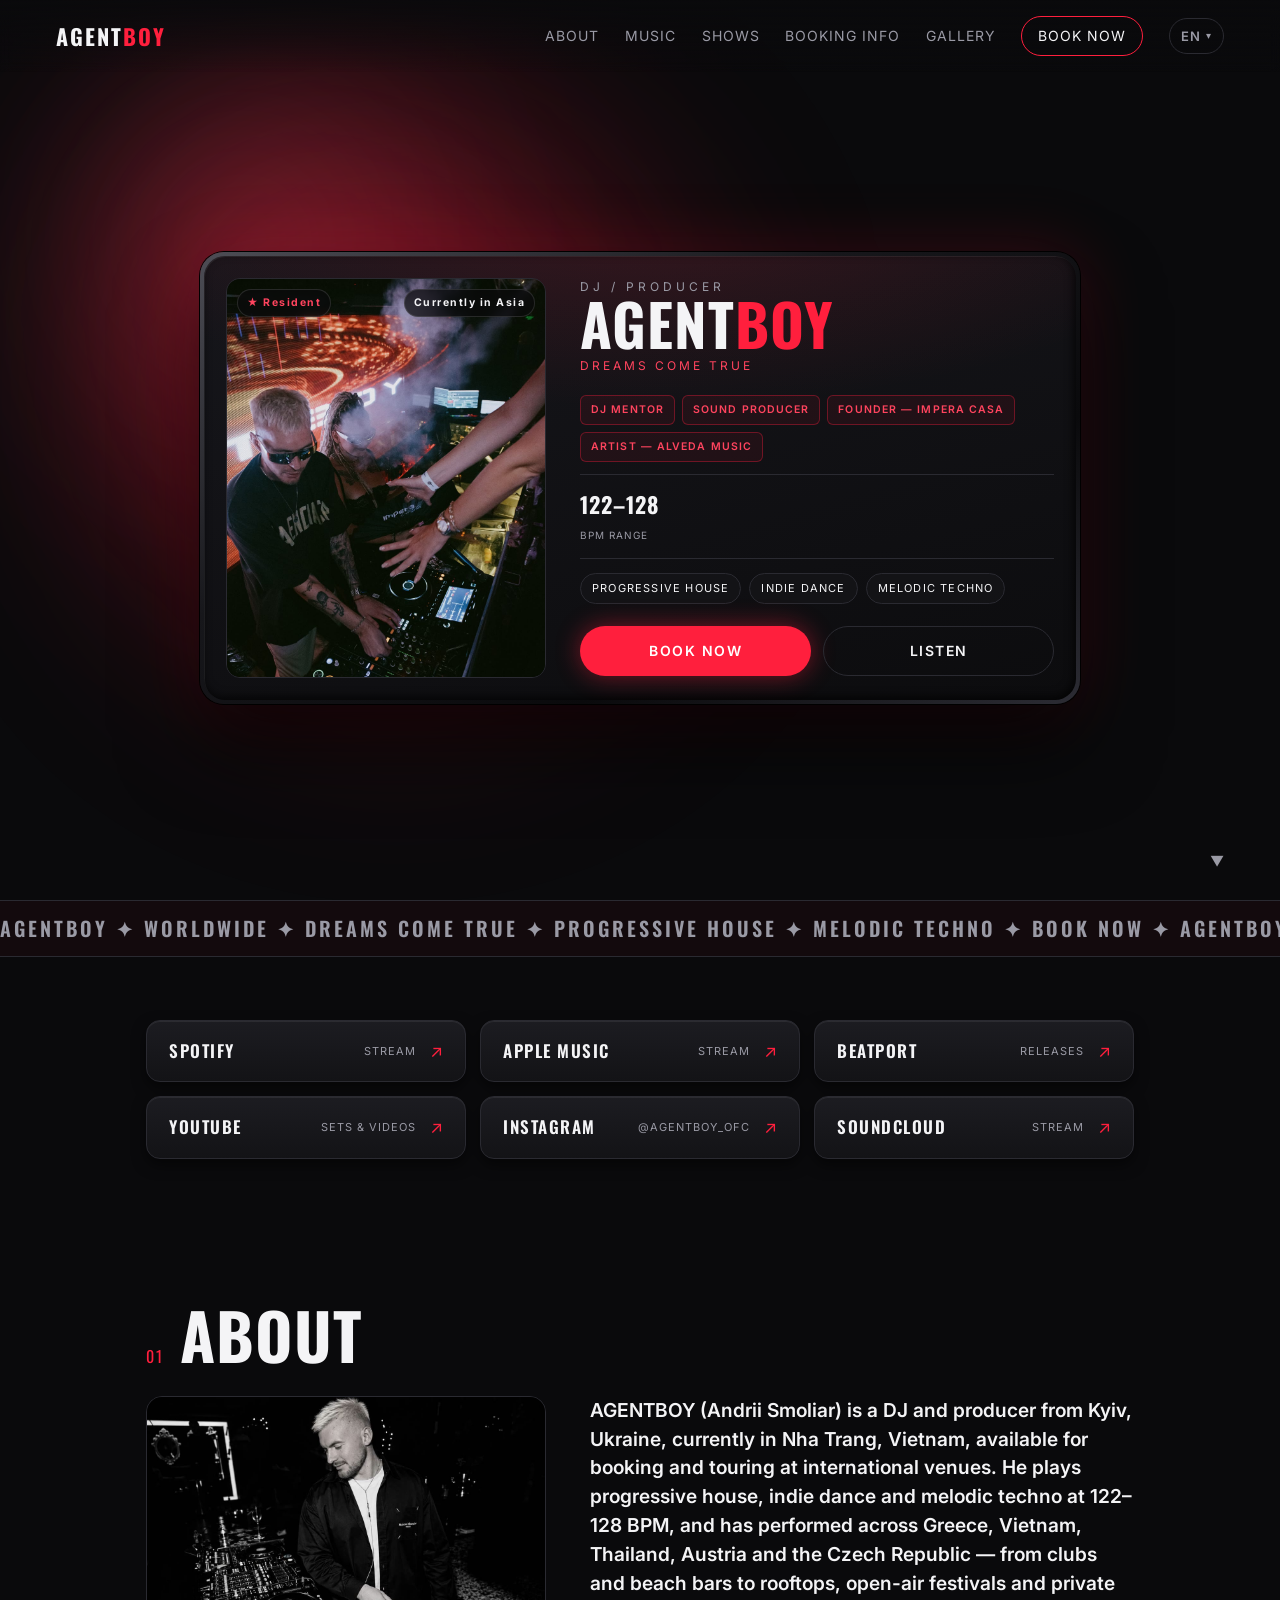
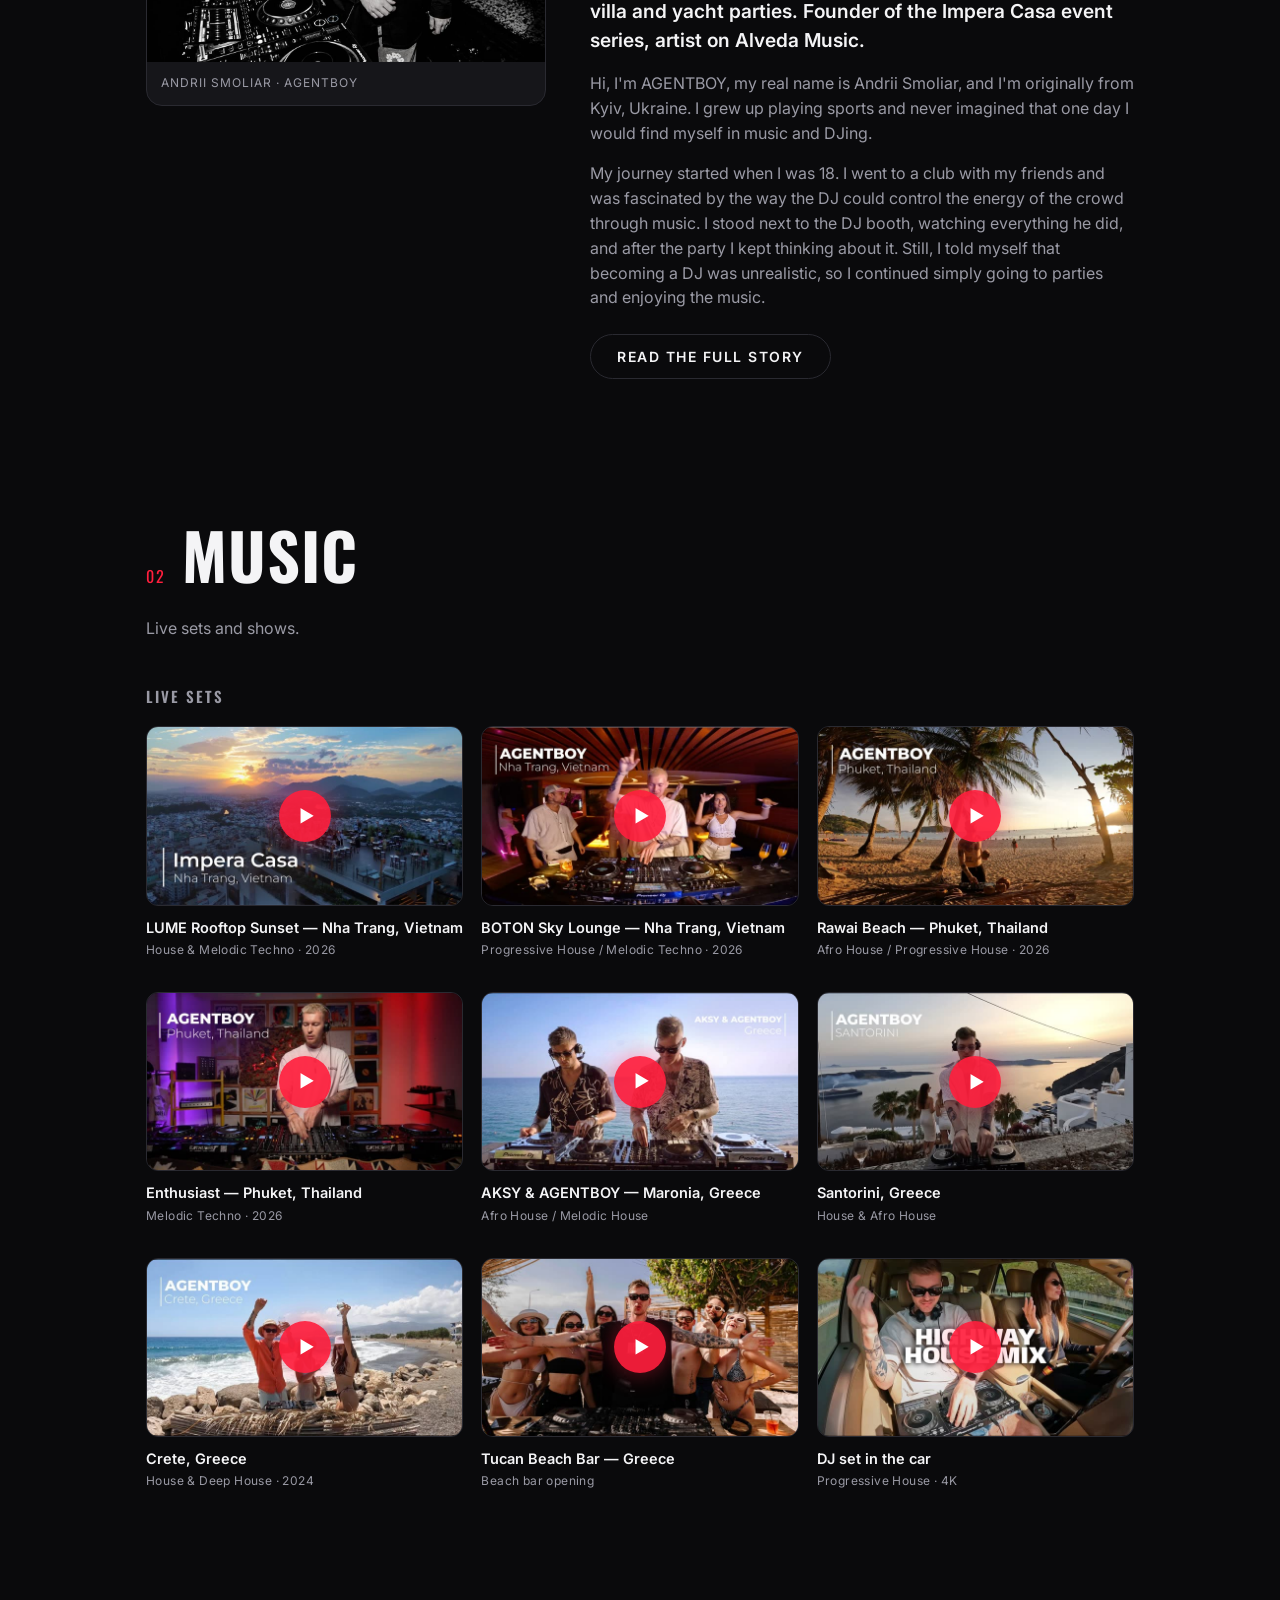
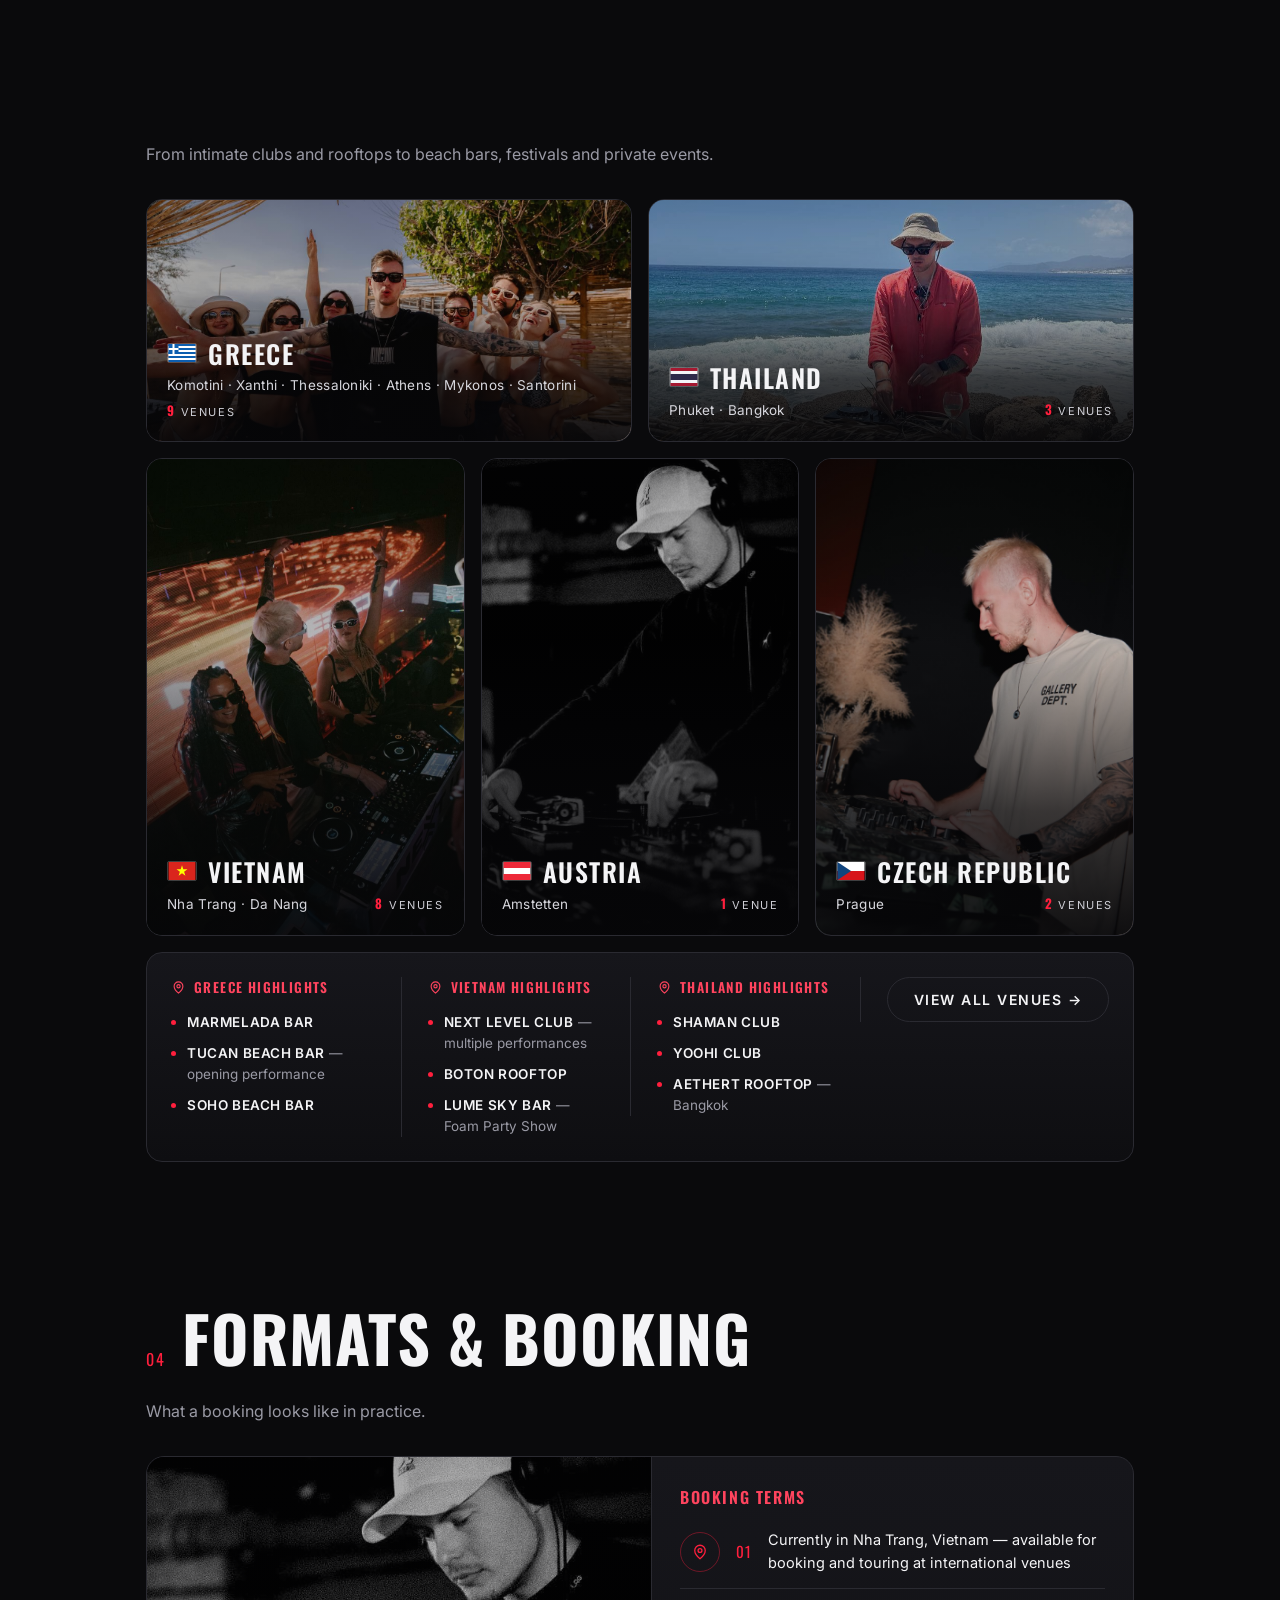
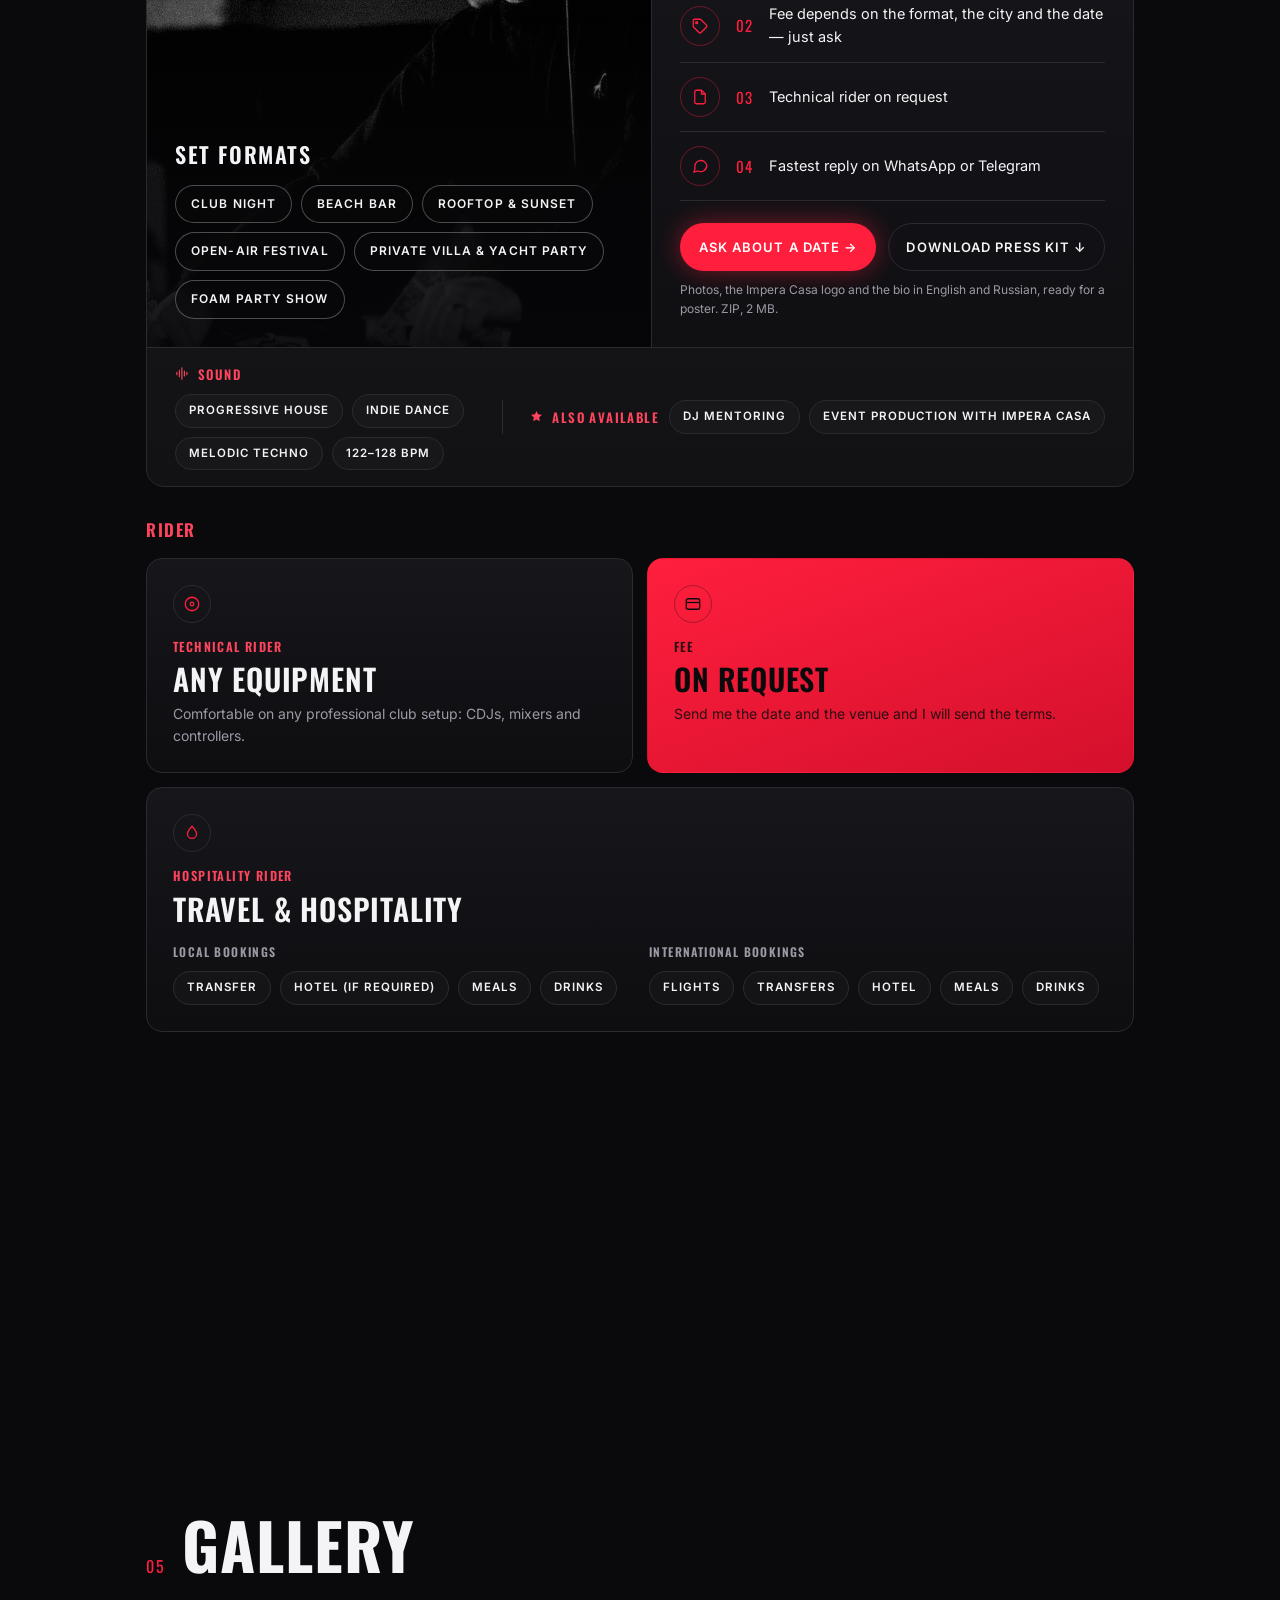
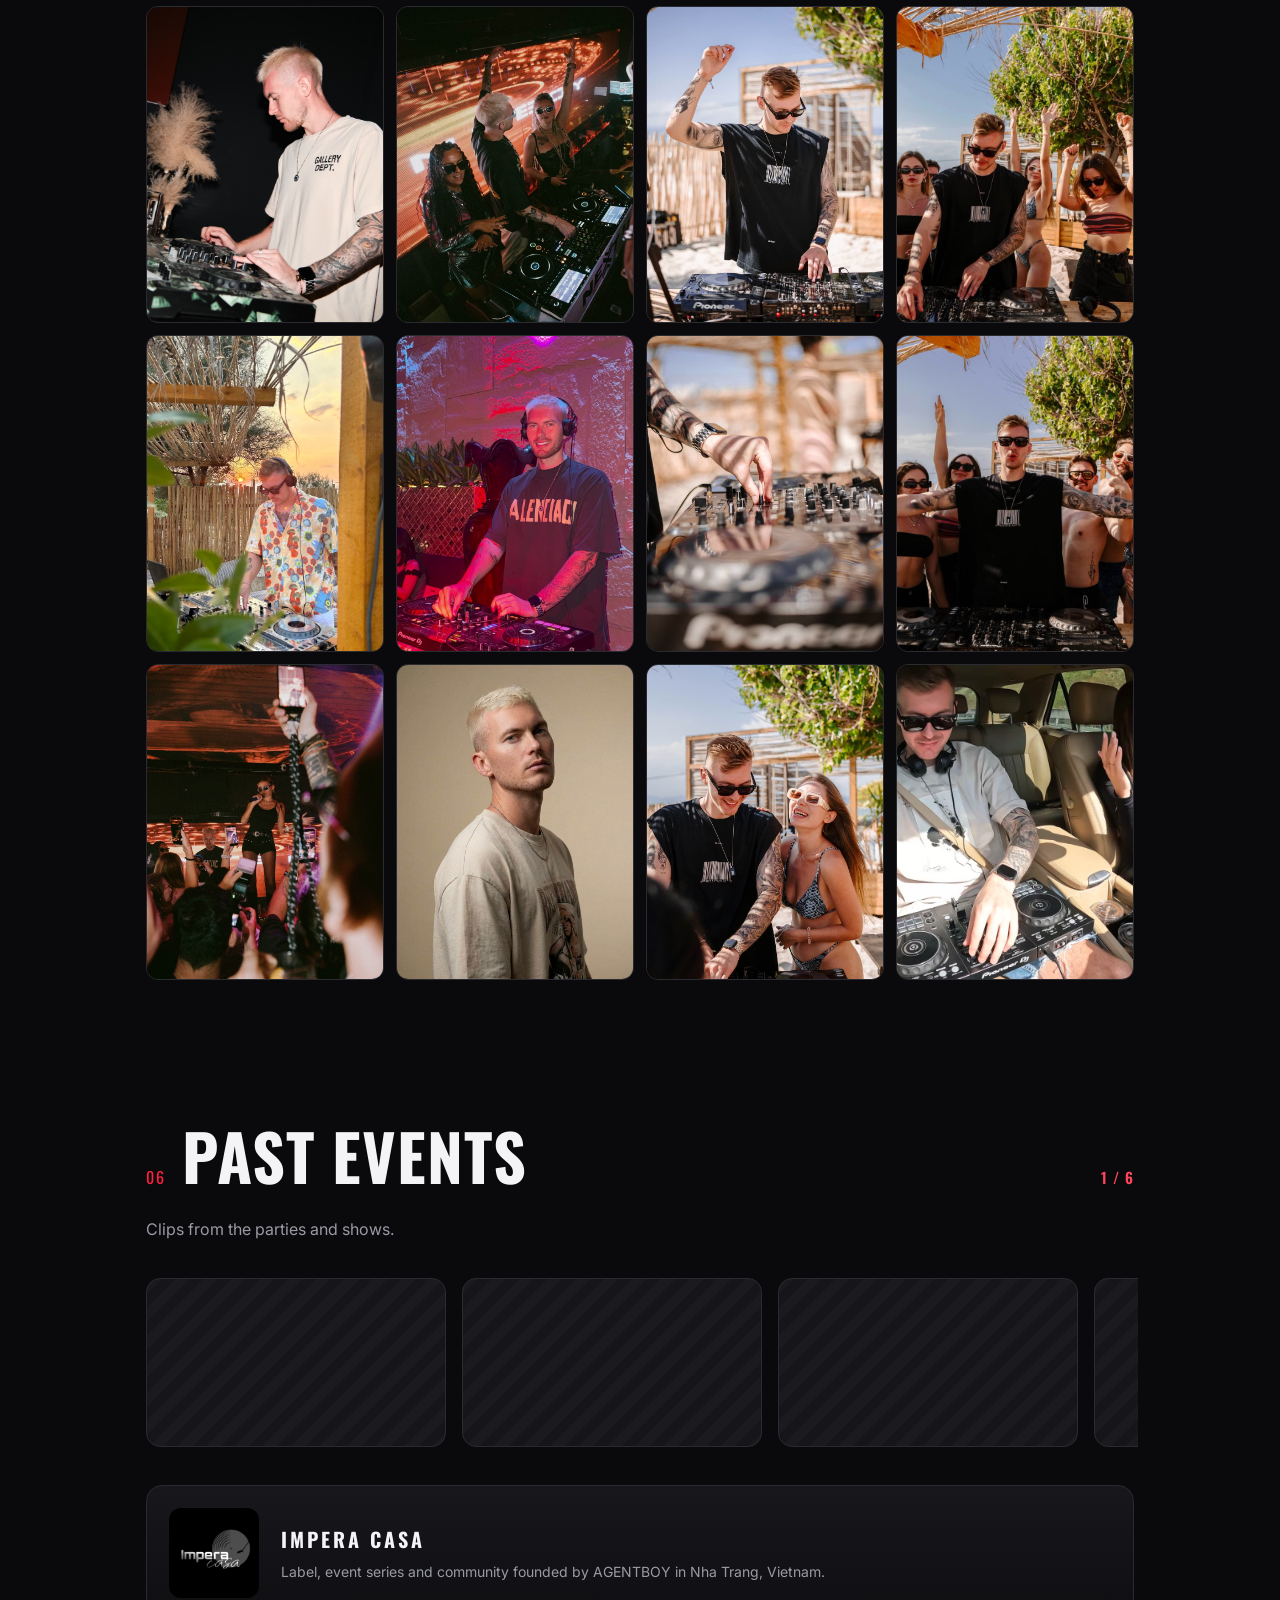
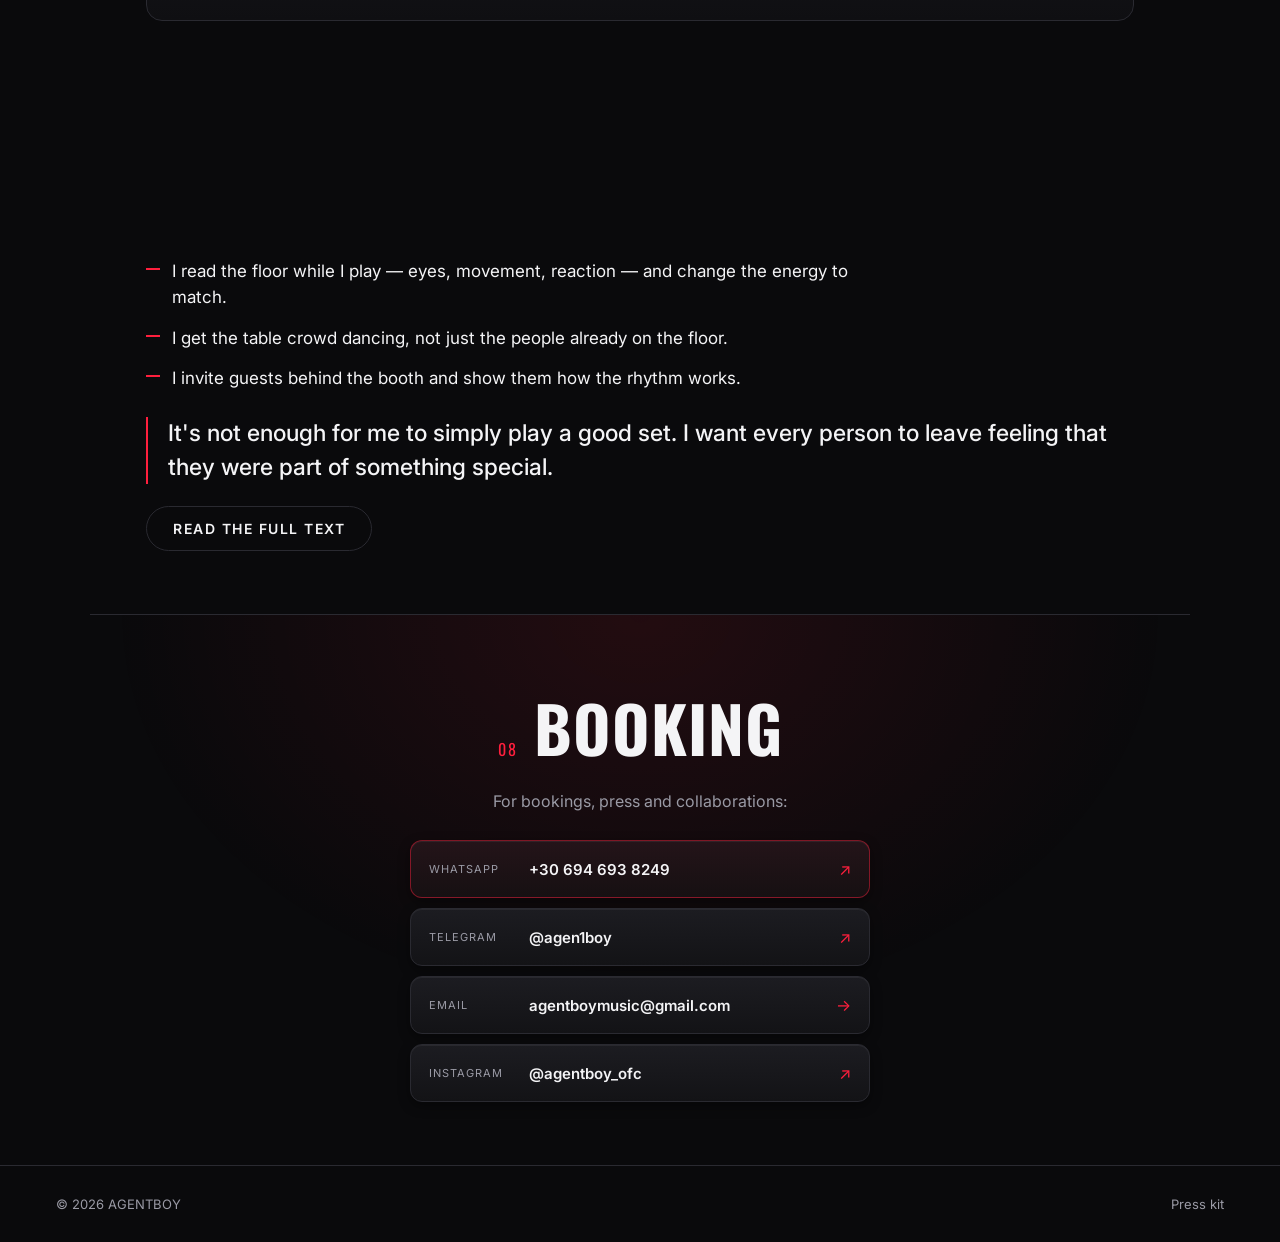
==== commit 03125dc5: "Fix the venue name: Marmelda -> Marmelada Co-Authored-By: Claude Opus 5.5 <noreply@anthropic.com>" ====
--- a/index.html
+++ b/index.html
@@ -184,10 +184,10 @@
         <div class="about__more" id="about-more" hidden>
           <p data-i18n="about.p3">One day, while hanging out with friends at a bar, one of them told me: “Andrii, you should give it a try. If you don't do it now, you may never get the chance.” He invited me behind the decks, and we played together. Seeing people enjoy the music and feeling that connection with the crowd completely changed everything for me. I received dozens of great reactions and realized that this was something I truly wanted to pursue.</p>
           <p data-i18n="about.p4">In 2022, I moved to Greece with my wife and bought my first DJ controller — the Pioneer DDJ-400. From that moment, I spent days and nights practicing, experimenting, and searching for my own sound. I also started learning music production in Ableton Live 11.</p>
-          <p data-i18n="about.p5">The journey was not easy. I visited clubs and bars across Greece, watched different parties, studied the scene, and dreamed of getting my chance to play. Eventually, I was invited to perform at Marmelda in Komotini, Greece.</p>
+          <p data-i18n="about.p5">The journey was not easy. I visited clubs and bars across Greece, watched different parties, studied the scene, and dreamed of getting my chance to play. Eventually, I was invited to perform at Marmelada bar in Komotini, Greece.</p>
           <p data-i18n="about.p6">I was in a new country, practically unknown to everyone, and more than 50 people came to the event. I was extremely nervous, but once I started playing, I completely immersed myself in the music. The night was a success, and I received amazing feedback from the crowd.</p>
           <p data-i18n="about.p7">That moment gave me the confidence to believe in myself. I started playing every week, then twice a week, and eventually began focusing more seriously on music production.</p>
-          <p data-i18n="about.p8">After releasing my first original track, which received radio support in Greece and India, I began receiving invitations to perform at different venues across Greece.</p>
+          <p data-i18n="about.p8">After releasing my first track, AKSY & AGENTBOY - IN THE LIGHT, which received radio support in Greece and India, I began receiving invitations to perform at different venues across Greece.</p>
           <p data-i18n="about.p9">Today, my sound is shaped by progressive house, indie dance and melodic techno — music focused on atmosphere, emotion, energy, and creating a strong connection with the crowd.</p>
         </div>
 
@@ -375,7 +375,7 @@
           <span data-i18n="venues.hlGr">Greece highlights</span>
         </h3>
         <ul class="vhl__list">
-          <li><b>Marmelda Bar</b></li>
+          <li><b>Marmelada Bar</b></li>
           <li><b>Tucan Beach Bar</b> <em data-i18n="shows.opening">— opening performance</em></li>
           <li><b>SOHO Beach Bar</b></li>
         </ul>
@@ -419,7 +419,7 @@
           <header><img class="country__flag" src="assets/img/flags/gr.svg" alt="" width="27" height="18" loading="lazy" /><h3 data-i18n="country.gr">Greece</h3></header>
           <p class="country__cities" data-i18n="cities.gr">Komotini · Xanthi · Thessaloniki · Athens · Mykonos · Santorini</p>
           <ul>
-            <li>Marmelda Bar</li>
+            <li>Marmelada Bar</li>
             <li>Bel Air 1992 Club</li>
             <li>Tucan Beach Bar <em data-i18n="shows.opening">— opening performance</em></li>
             <li>Kageles Beach Bar</li>
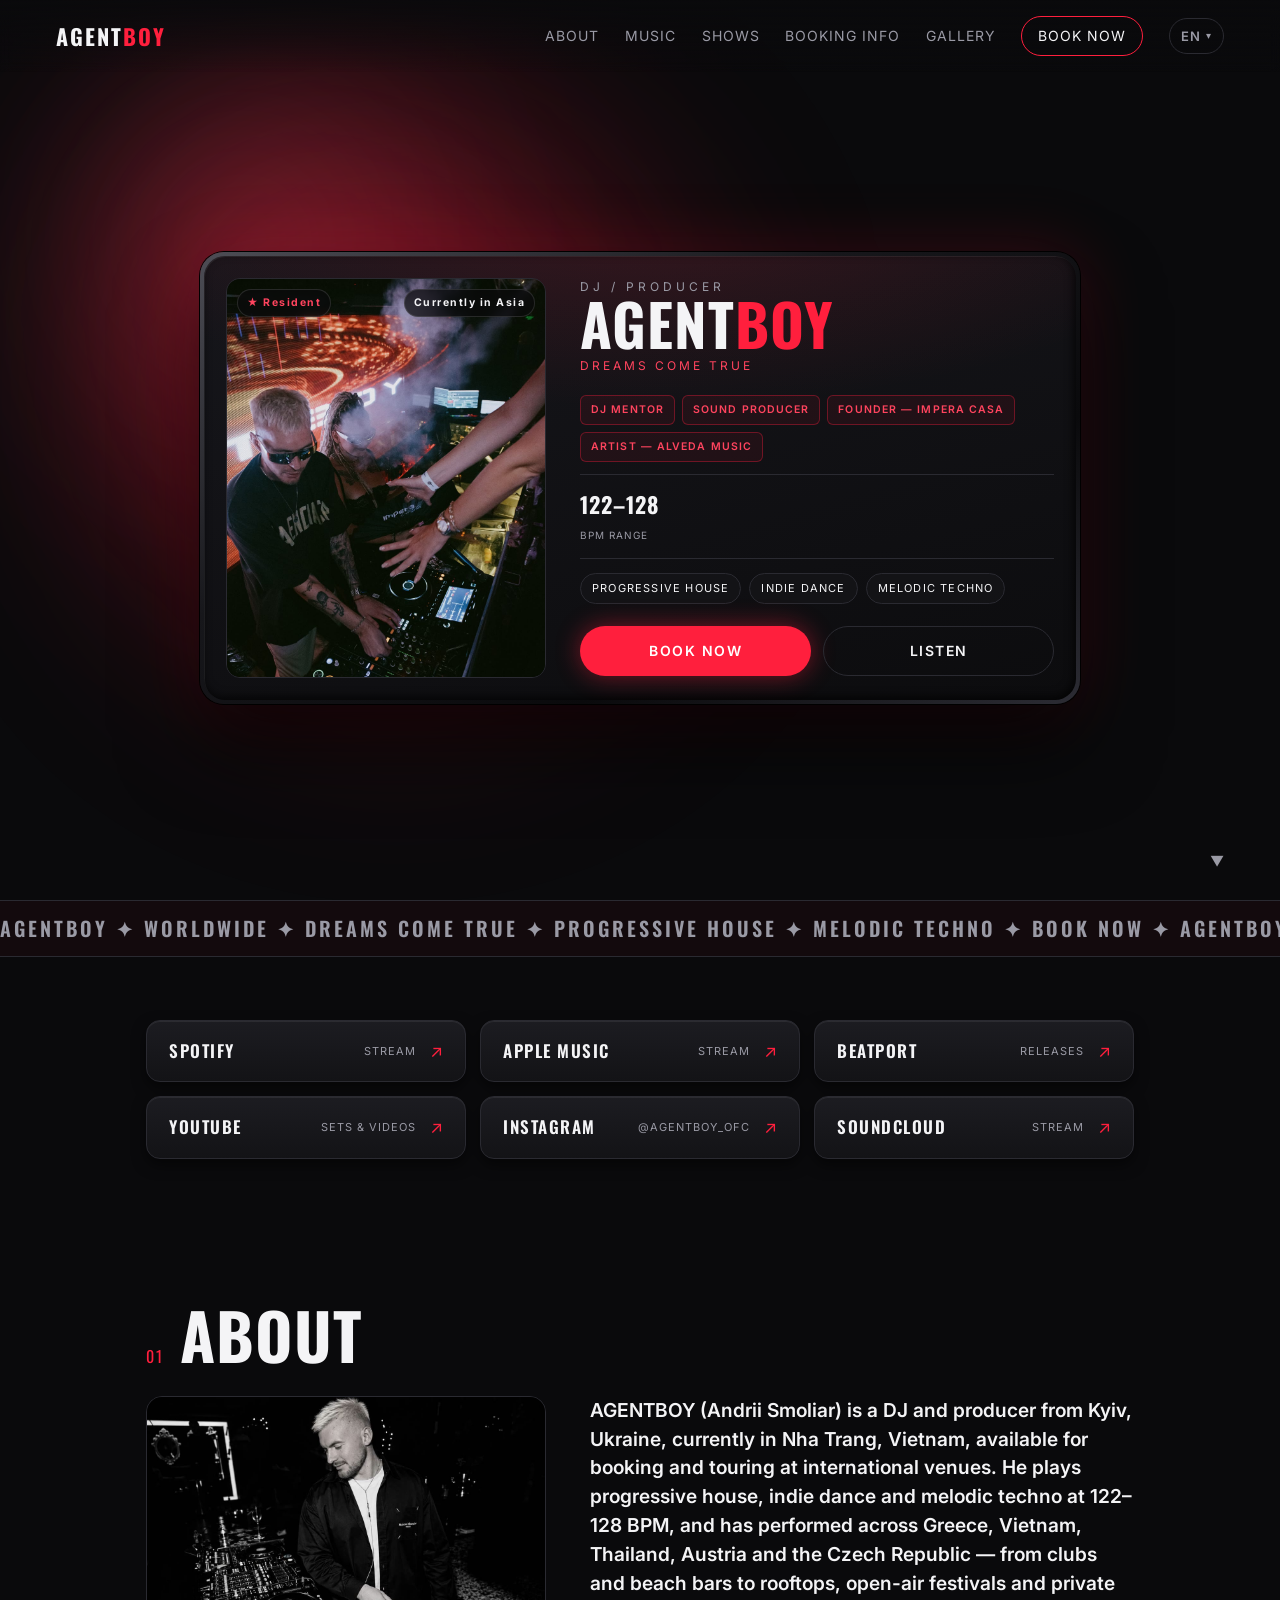
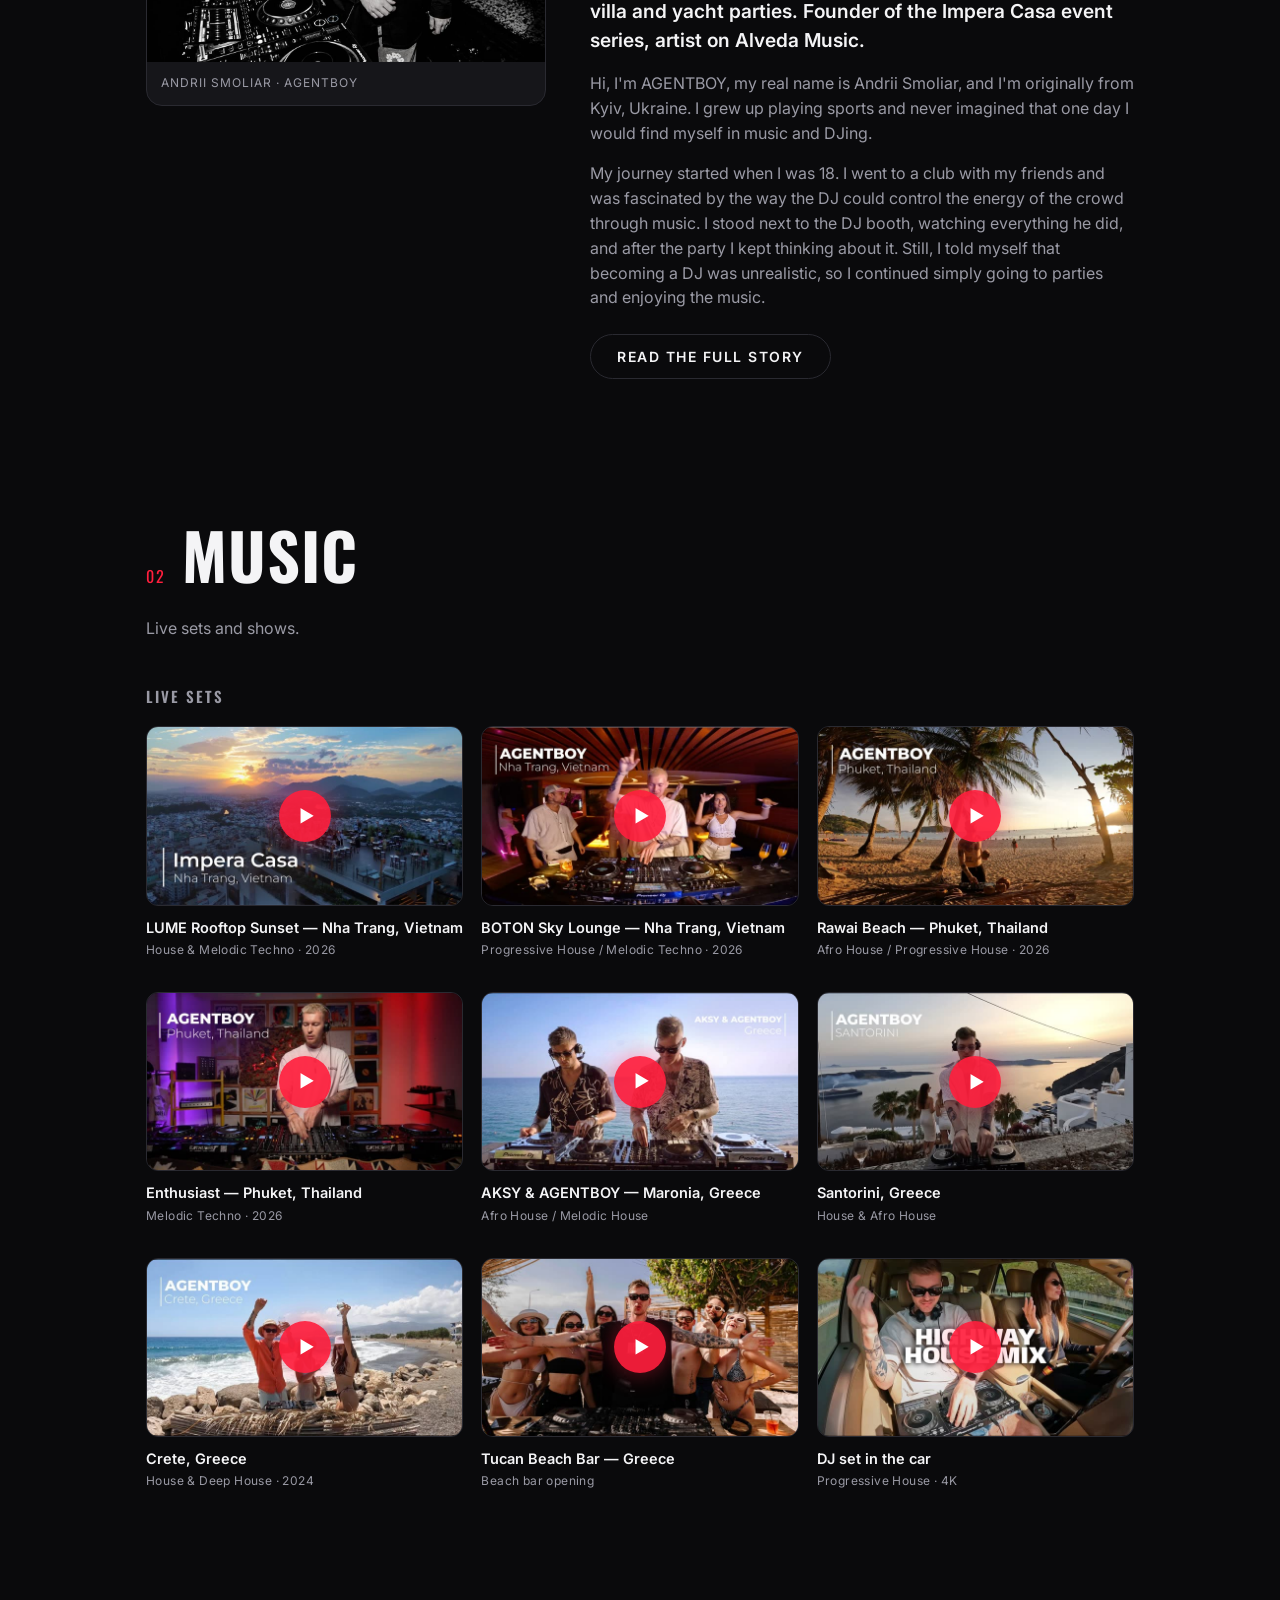
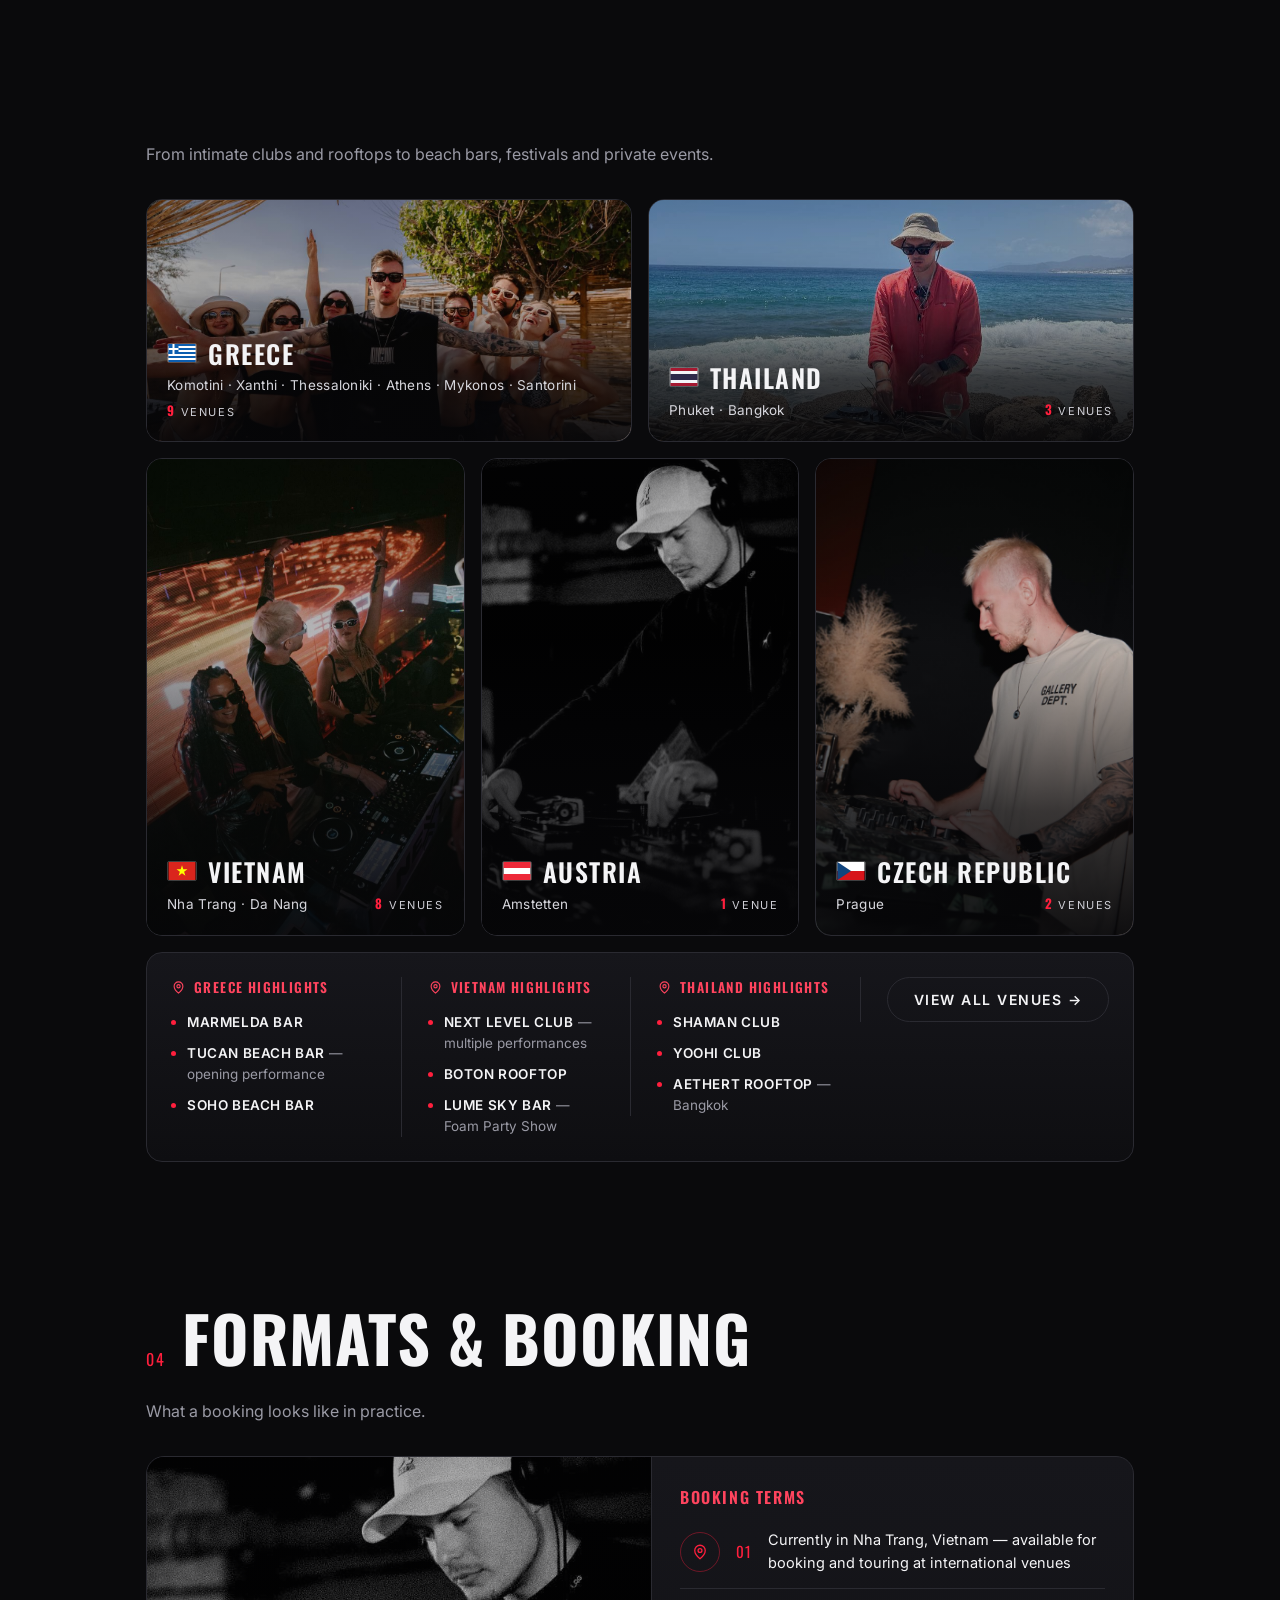
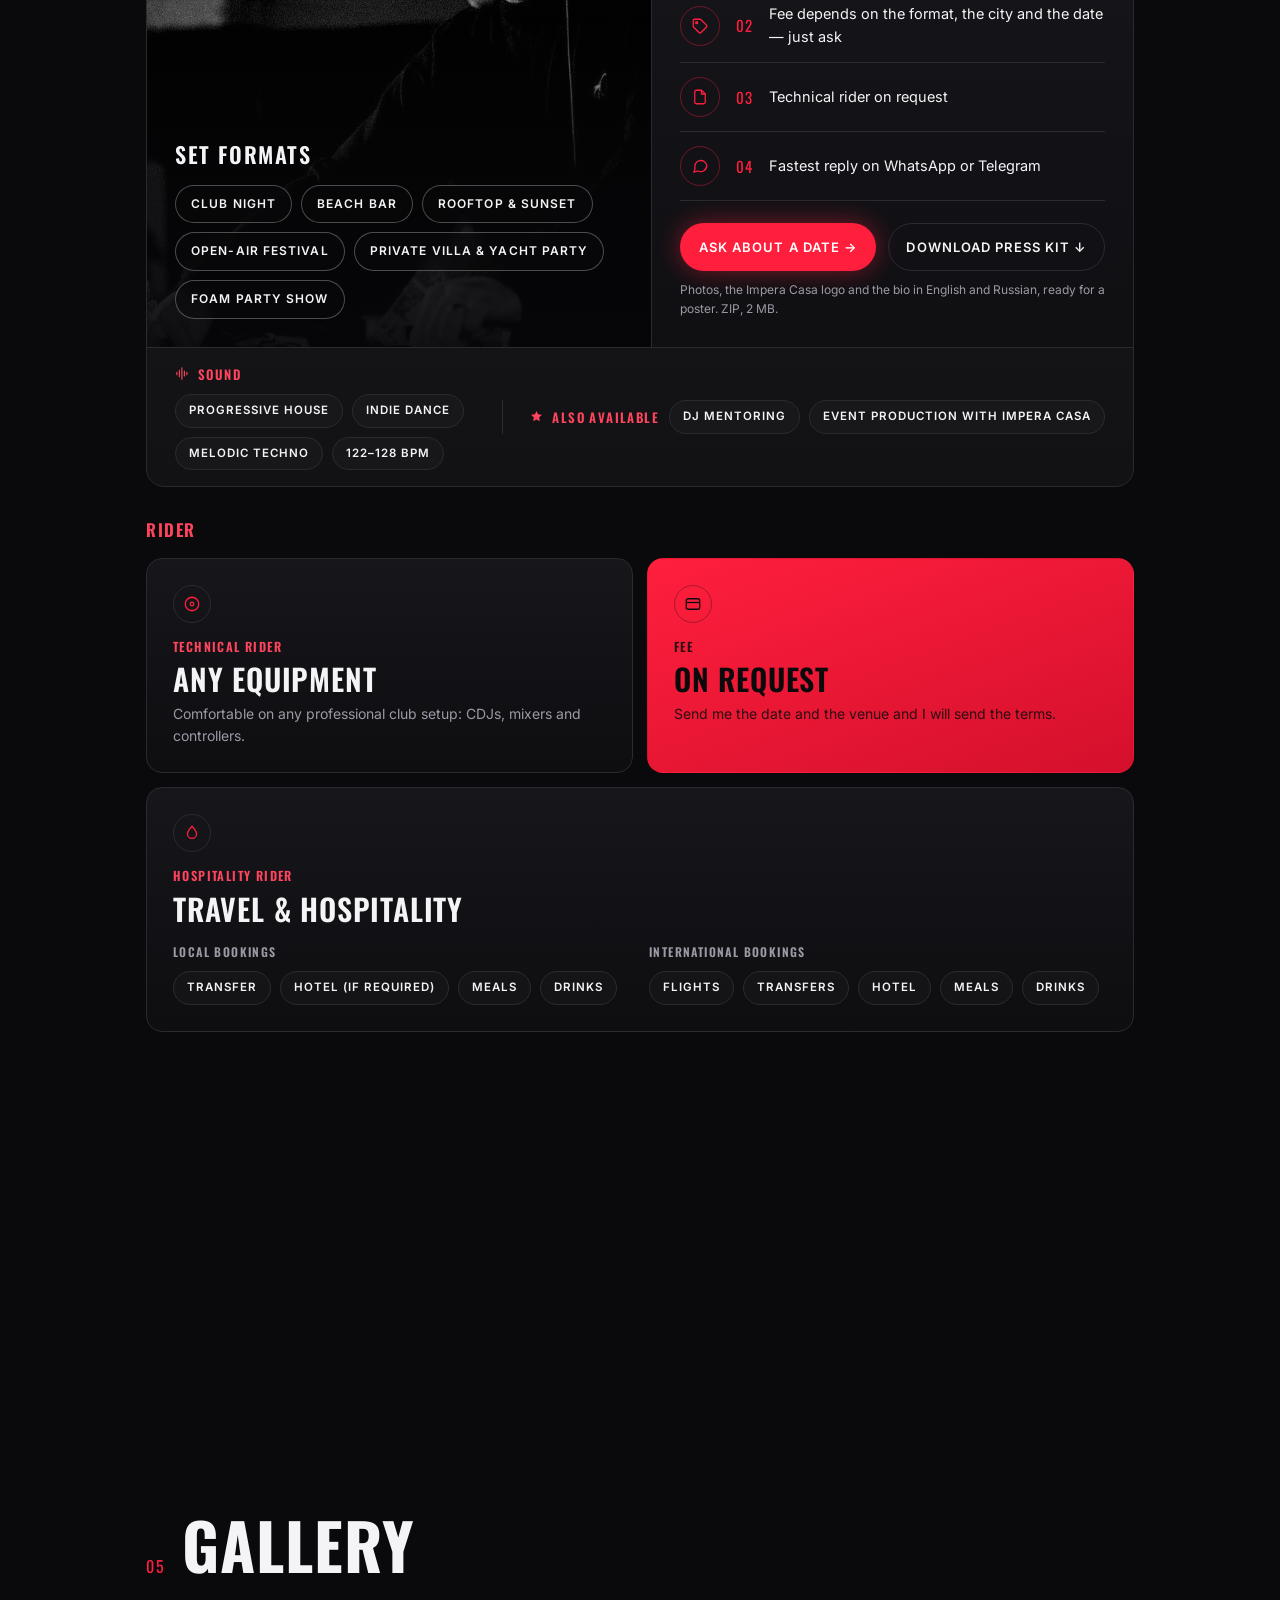
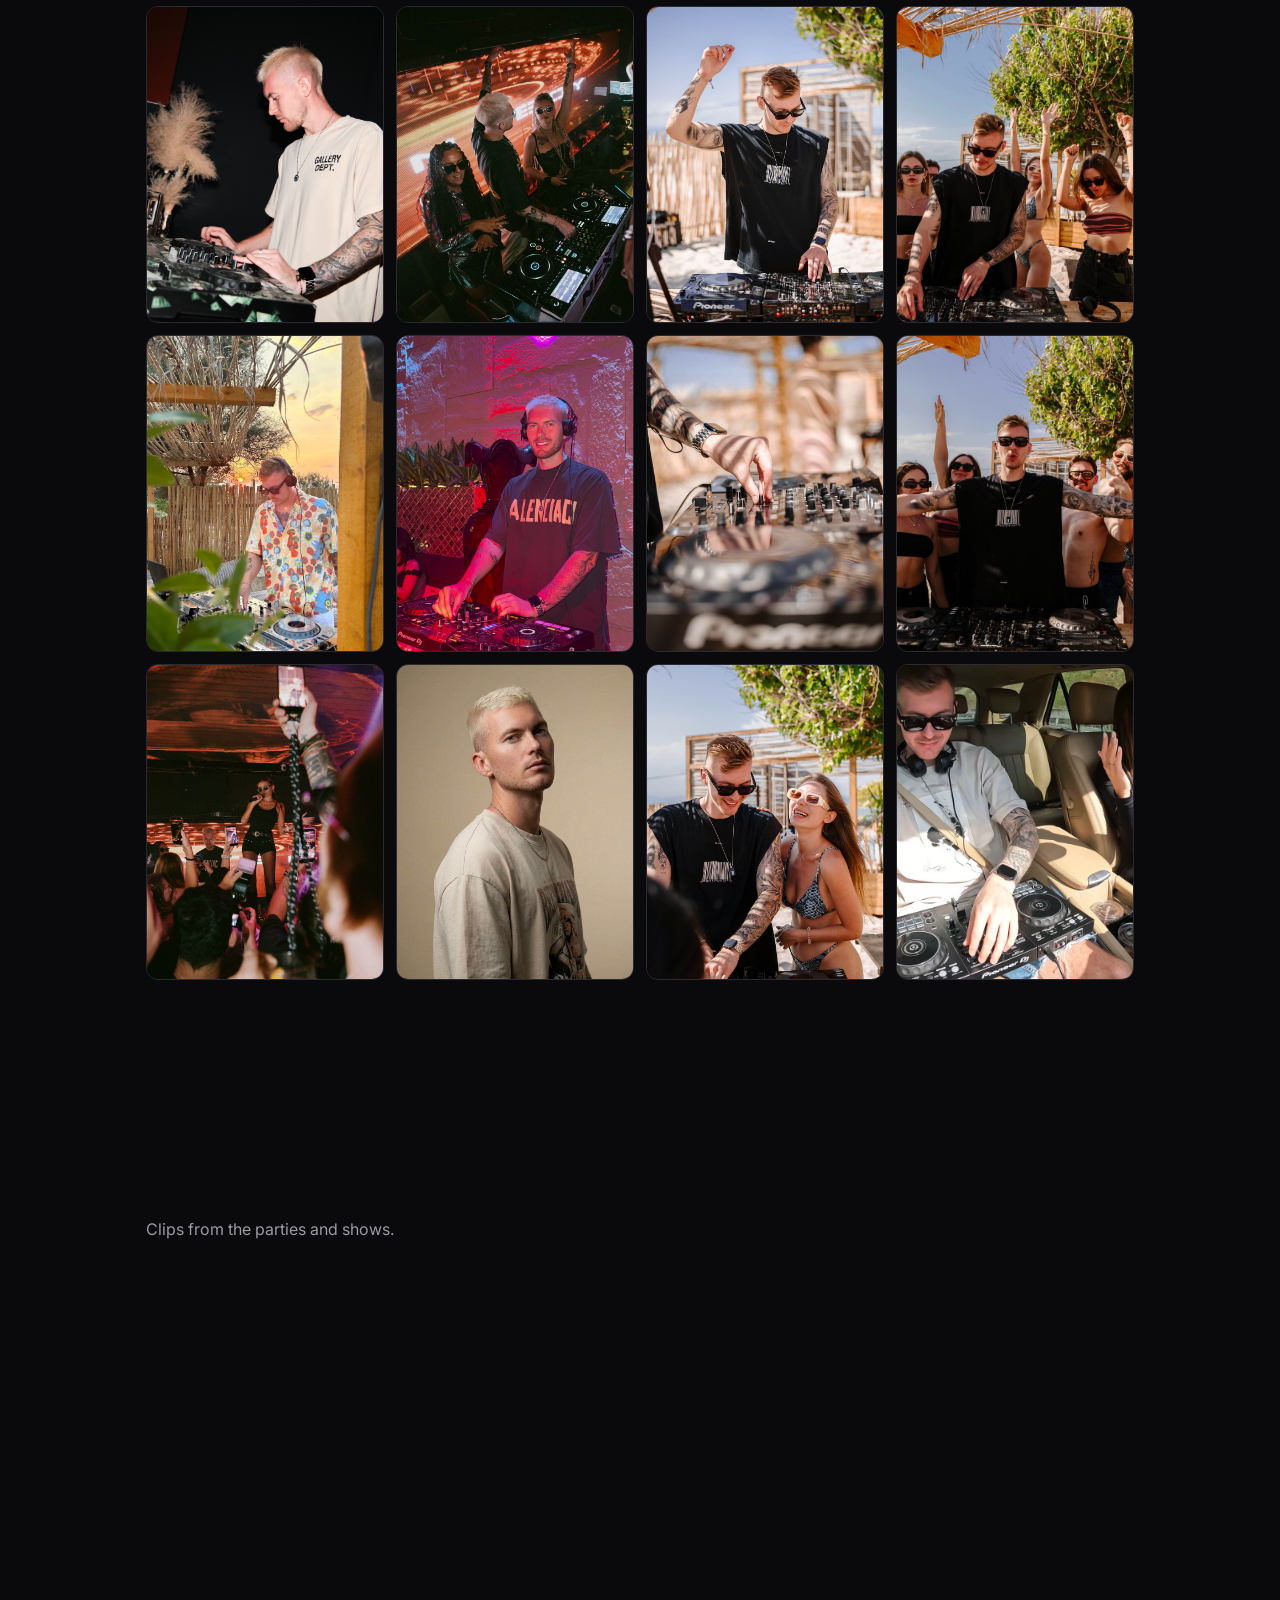
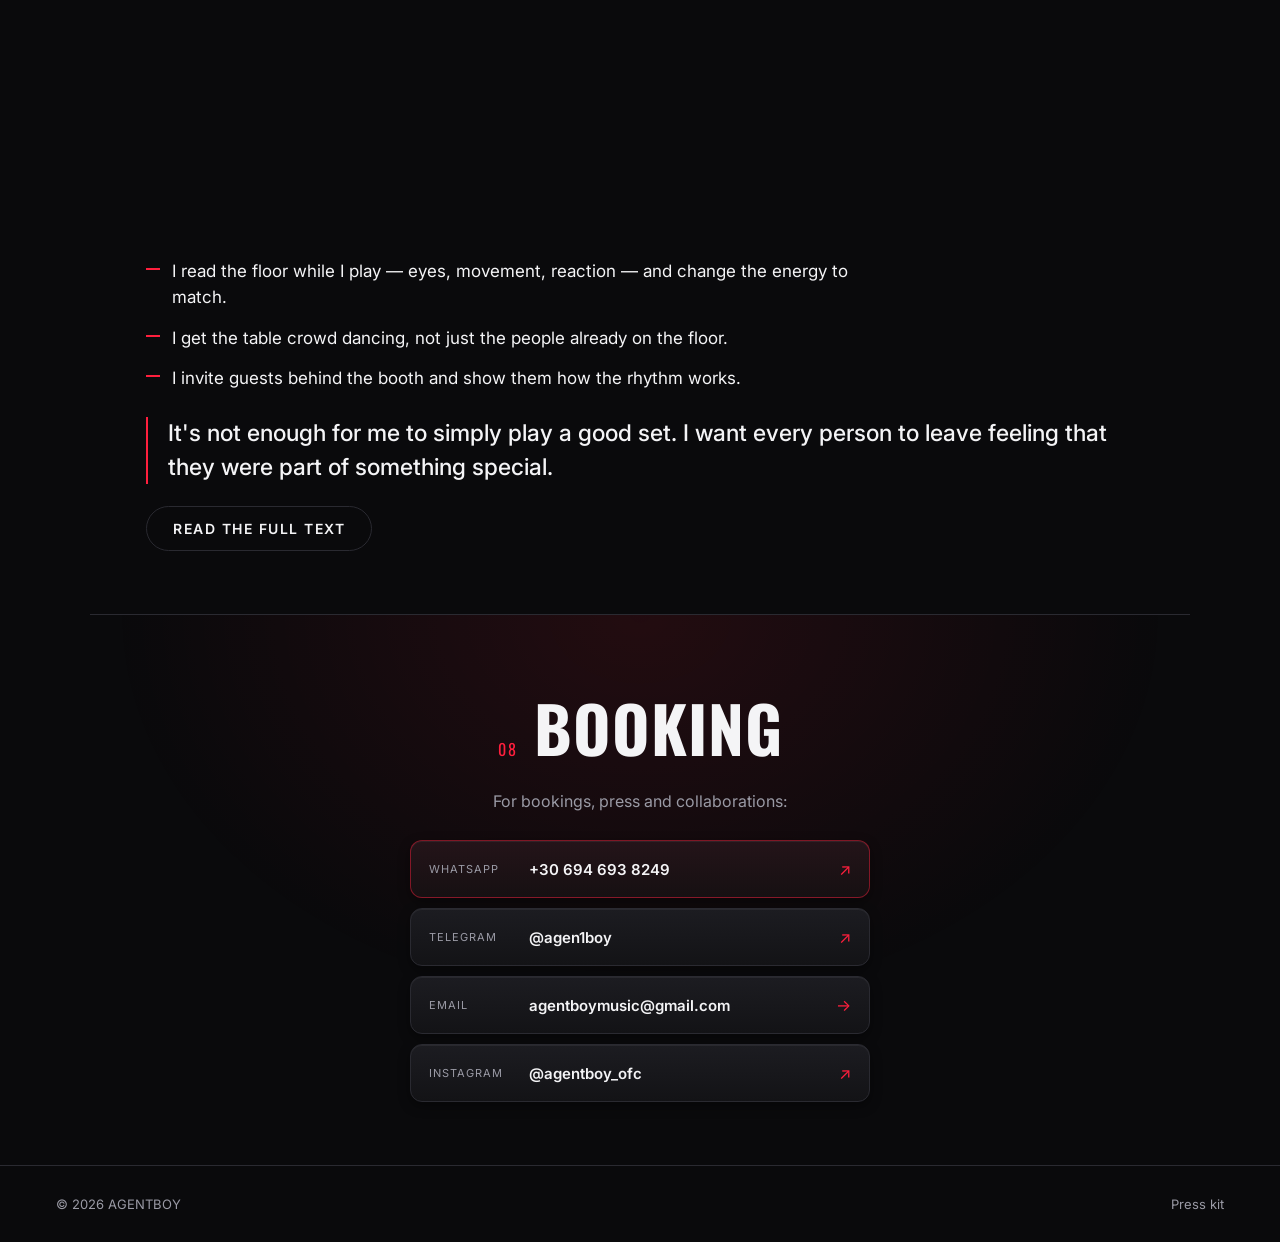
==== commit 630945d6: "Name the first track in About: AKSY & AGENTBOY - IN THE LIGHT Co-Authored-By: Claude Opus 5.5 <norep" ====
--- a/index.html
+++ b/index.html
@@ -184,7 +184,7 @@
         <div class="about__more" id="about-more" hidden>
           <p data-i18n="about.p3">One day, while hanging out with friends at a bar, one of them told me: “Andrii, you should give it a try. If you don't do it now, you may never get the chance.” He invited me behind the decks, and we played together. Seeing people enjoy the music and feeling that connection with the crowd completely changed everything for me. I received dozens of great reactions and realized that this was something I truly wanted to pursue.</p>
           <p data-i18n="about.p4">In 2022, I moved to Greece with my wife and bought my first DJ controller — the Pioneer DDJ-400. From that moment, I spent days and nights practicing, experimenting, and searching for my own sound. I also started learning music production in Ableton Live 11.</p>
-          <p data-i18n="about.p5">The journey was not easy. I visited clubs and bars across Greece, watched different parties, studied the scene, and dreamed of getting my chance to play. Eventually, I was invited to perform at Marmelada bar in Komotini, Greece.</p>
+          <p data-i18n="about.p5">The journey was not easy. I visited clubs and bars across Greece, watched different parties, studied the scene, and dreamed of getting my chance to play. Eventually, I was invited to perform at Marmelda in Komotini, Greece.</p>
           <p data-i18n="about.p6">I was in a new country, practically unknown to everyone, and more than 50 people came to the event. I was extremely nervous, but once I started playing, I completely immersed myself in the music. The night was a success, and I received amazing feedback from the crowd.</p>
           <p data-i18n="about.p7">That moment gave me the confidence to believe in myself. I started playing every week, then twice a week, and eventually began focusing more seriously on music production.</p>
           <p data-i18n="about.p8">After releasing my first track, AKSY & AGENTBOY - IN THE LIGHT, which received radio support in Greece and India, I began receiving invitations to perform at different venues across Greece.</p>
@@ -375,7 +375,7 @@
           <span data-i18n="venues.hlGr">Greece highlights</span>
         </h3>
         <ul class="vhl__list">
-          <li><b>Marmelada Bar</b></li>
+          <li><b>Marmelda Bar</b></li>
           <li><b>Tucan Beach Bar</b> <em data-i18n="shows.opening">— opening performance</em></li>
           <li><b>SOHO Beach Bar</b></li>
         </ul>
@@ -419,7 +419,7 @@
           <header><img class="country__flag" src="assets/img/flags/gr.svg" alt="" width="27" height="18" loading="lazy" /><h3 data-i18n="country.gr">Greece</h3></header>
           <p class="country__cities" data-i18n="cities.gr">Komotini · Xanthi · Thessaloniki · Athens · Mykonos · Santorini</p>
           <ul>
-            <li>Marmelada Bar</li>
+            <li>Marmelda Bar</li>
             <li>Bel Air 1992 Club</li>
             <li>Tucan Beach Bar <em data-i18n="shows.opening">— opening performance</em></li>
             <li>Kageles Beach Bar</li>
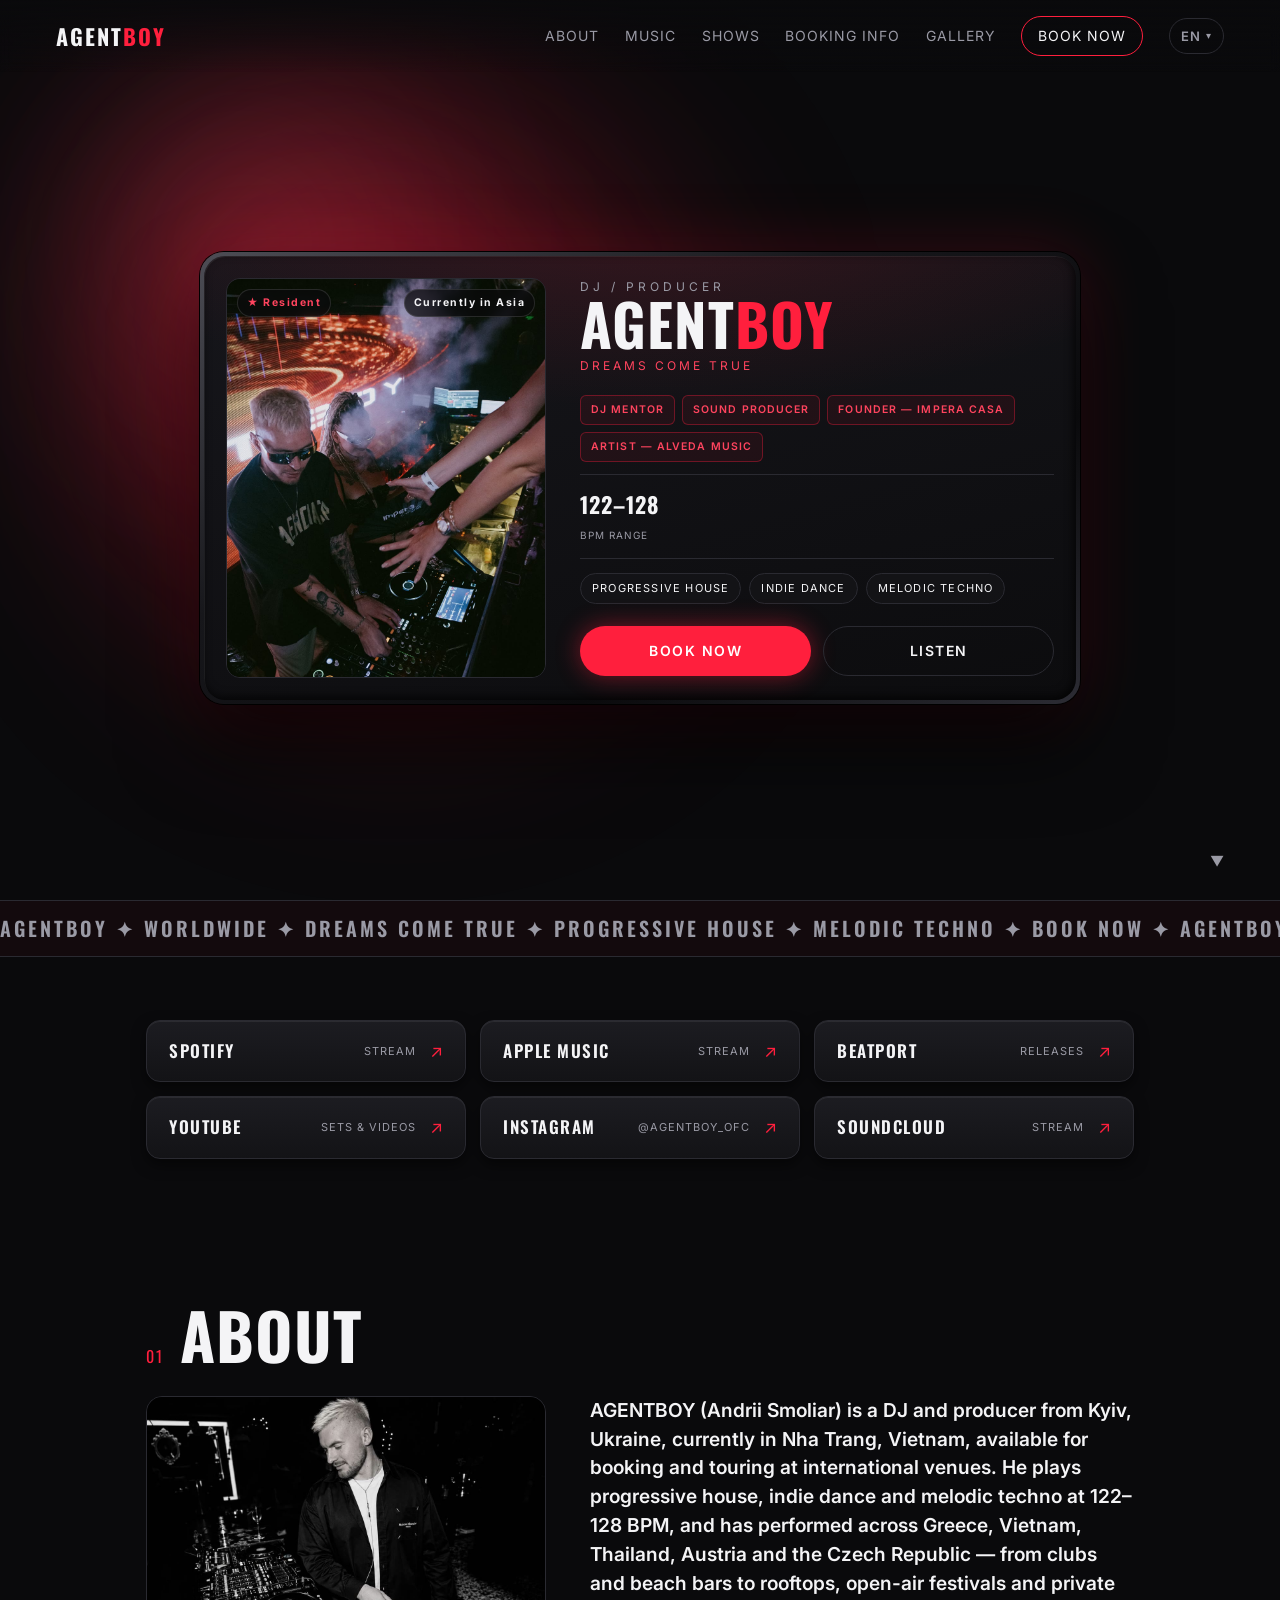
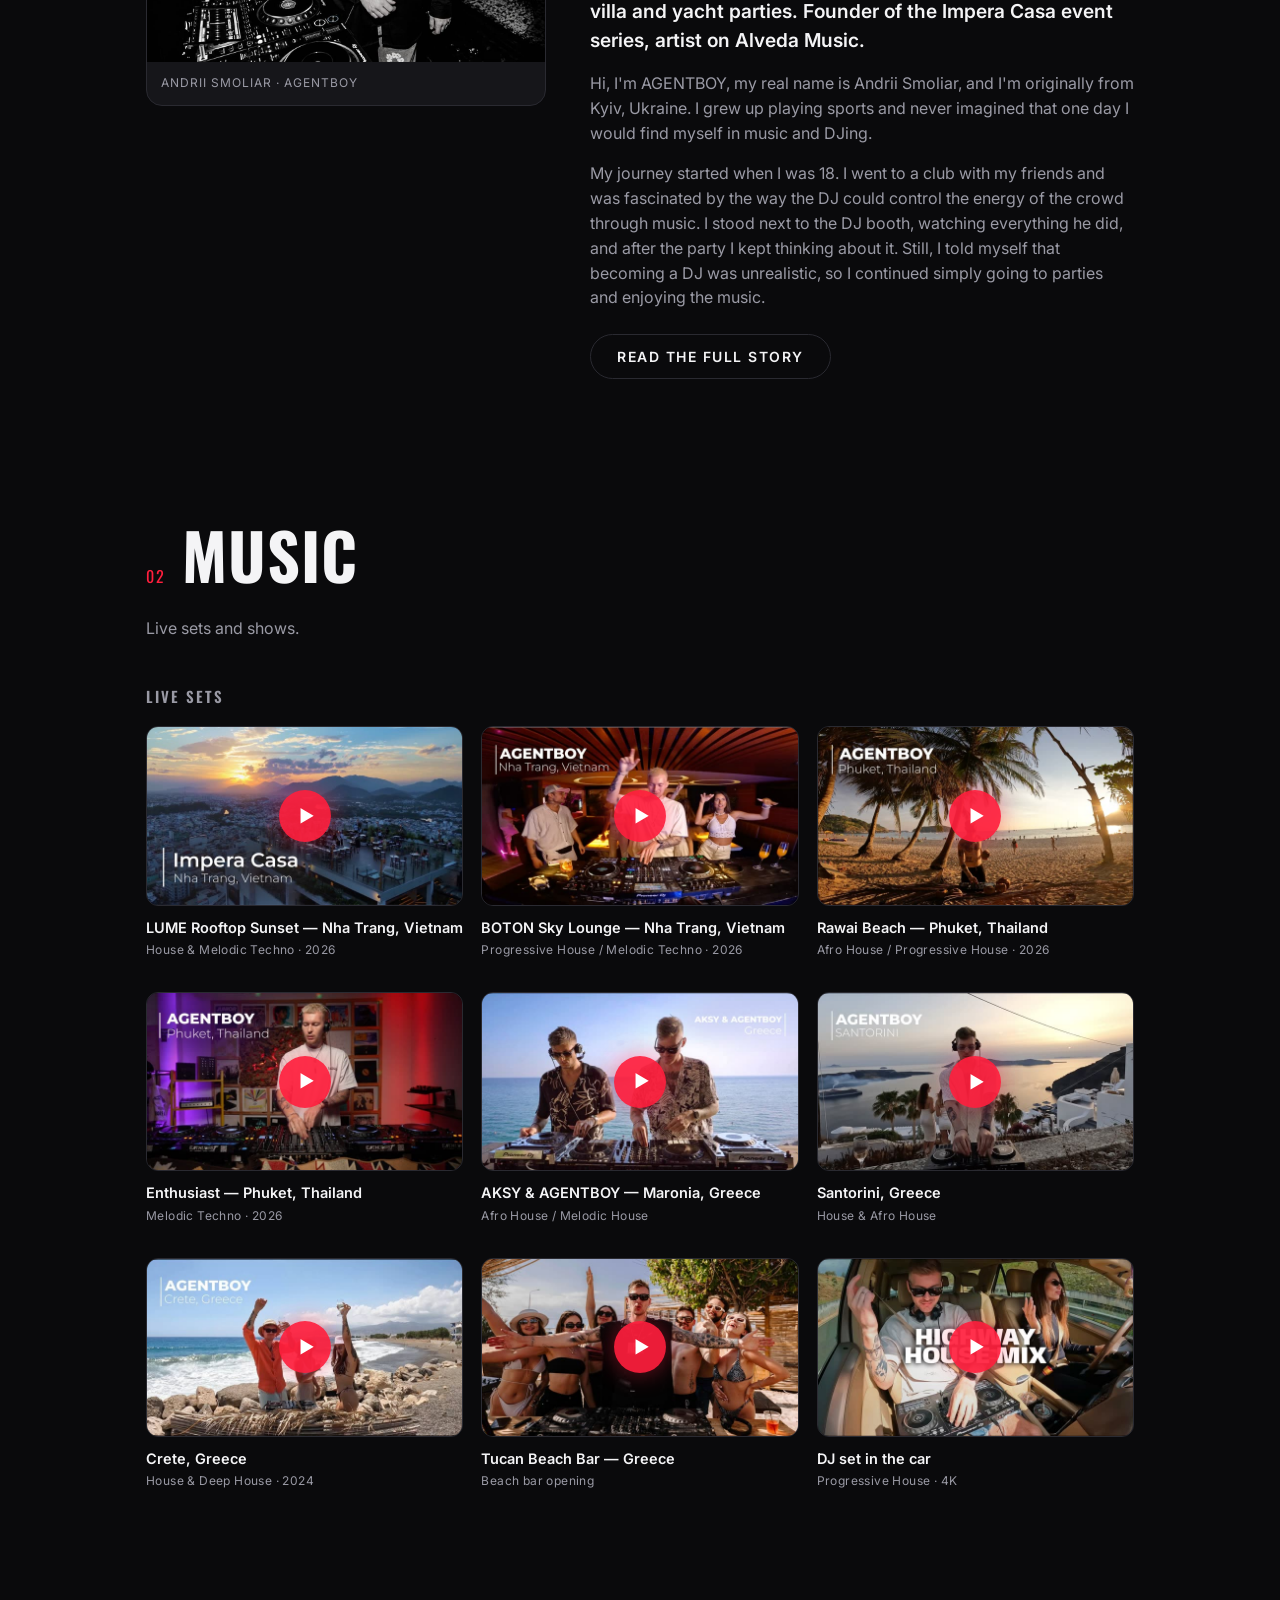
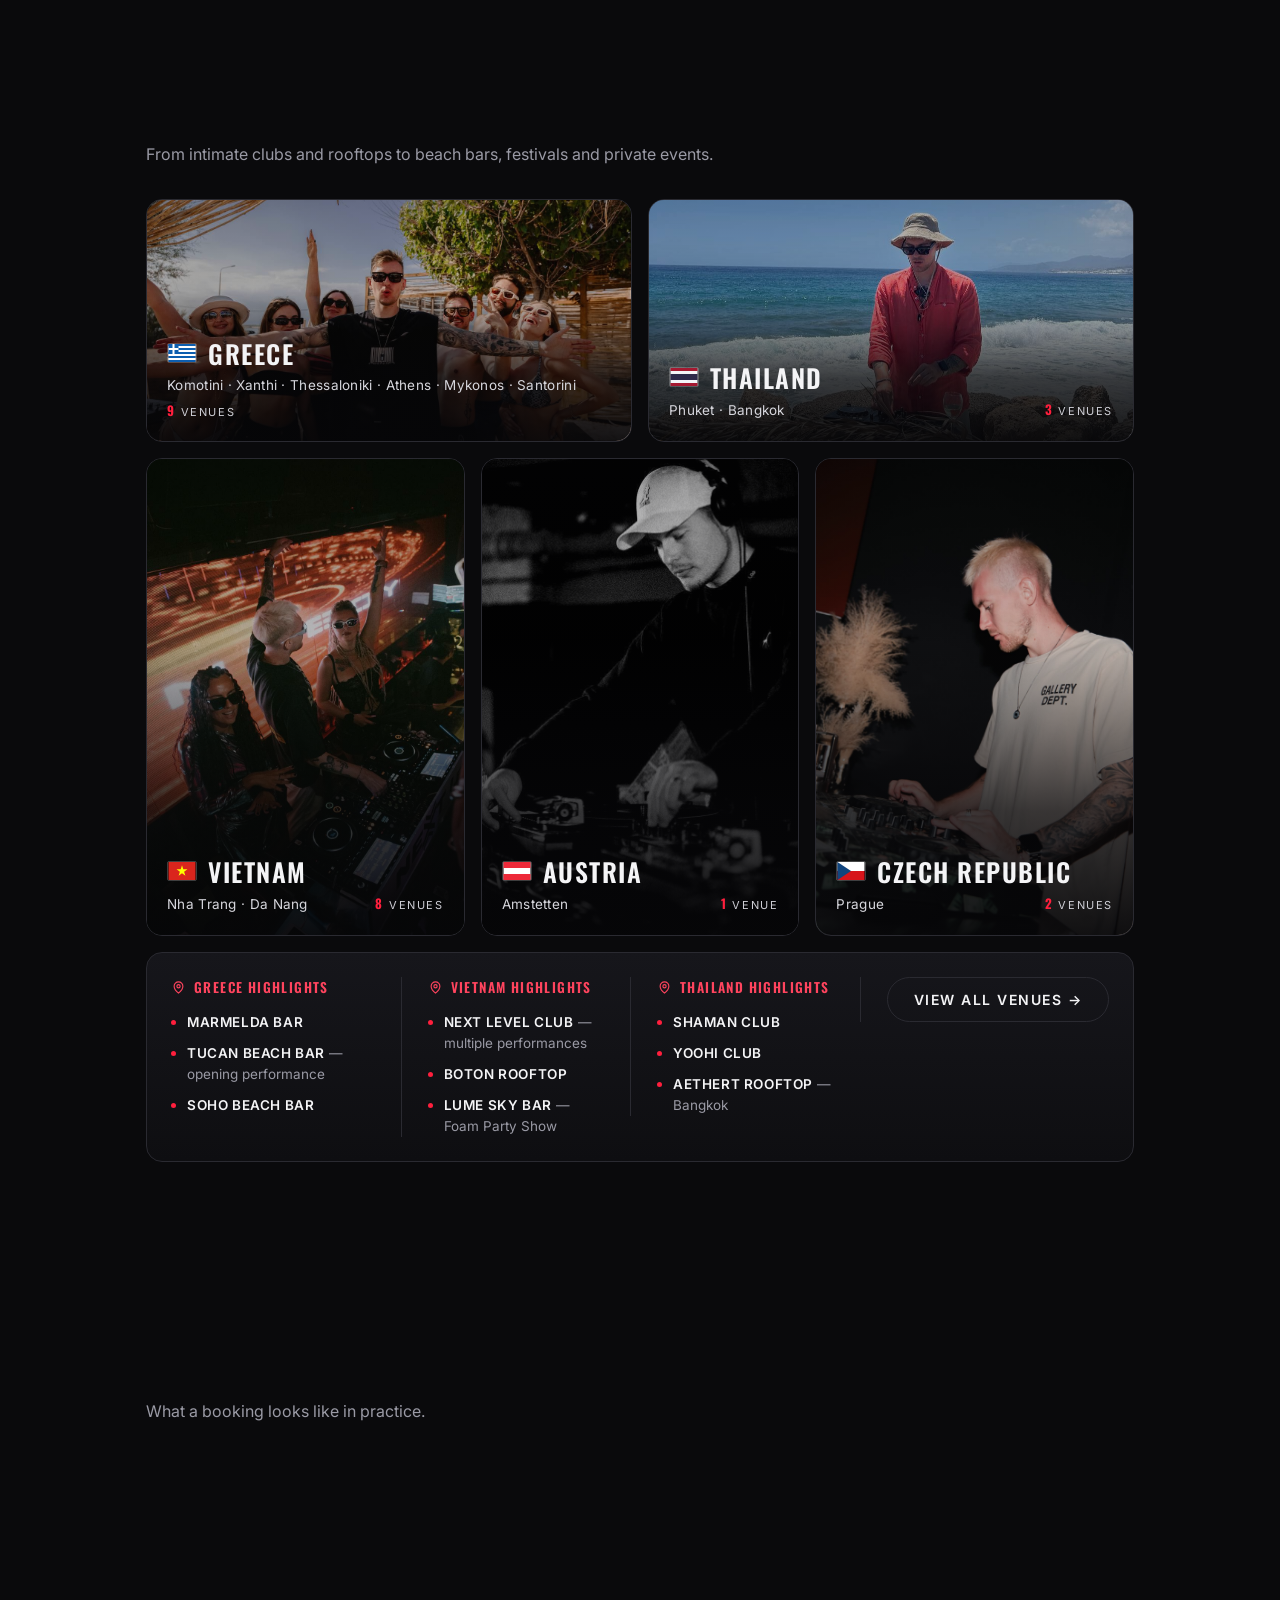
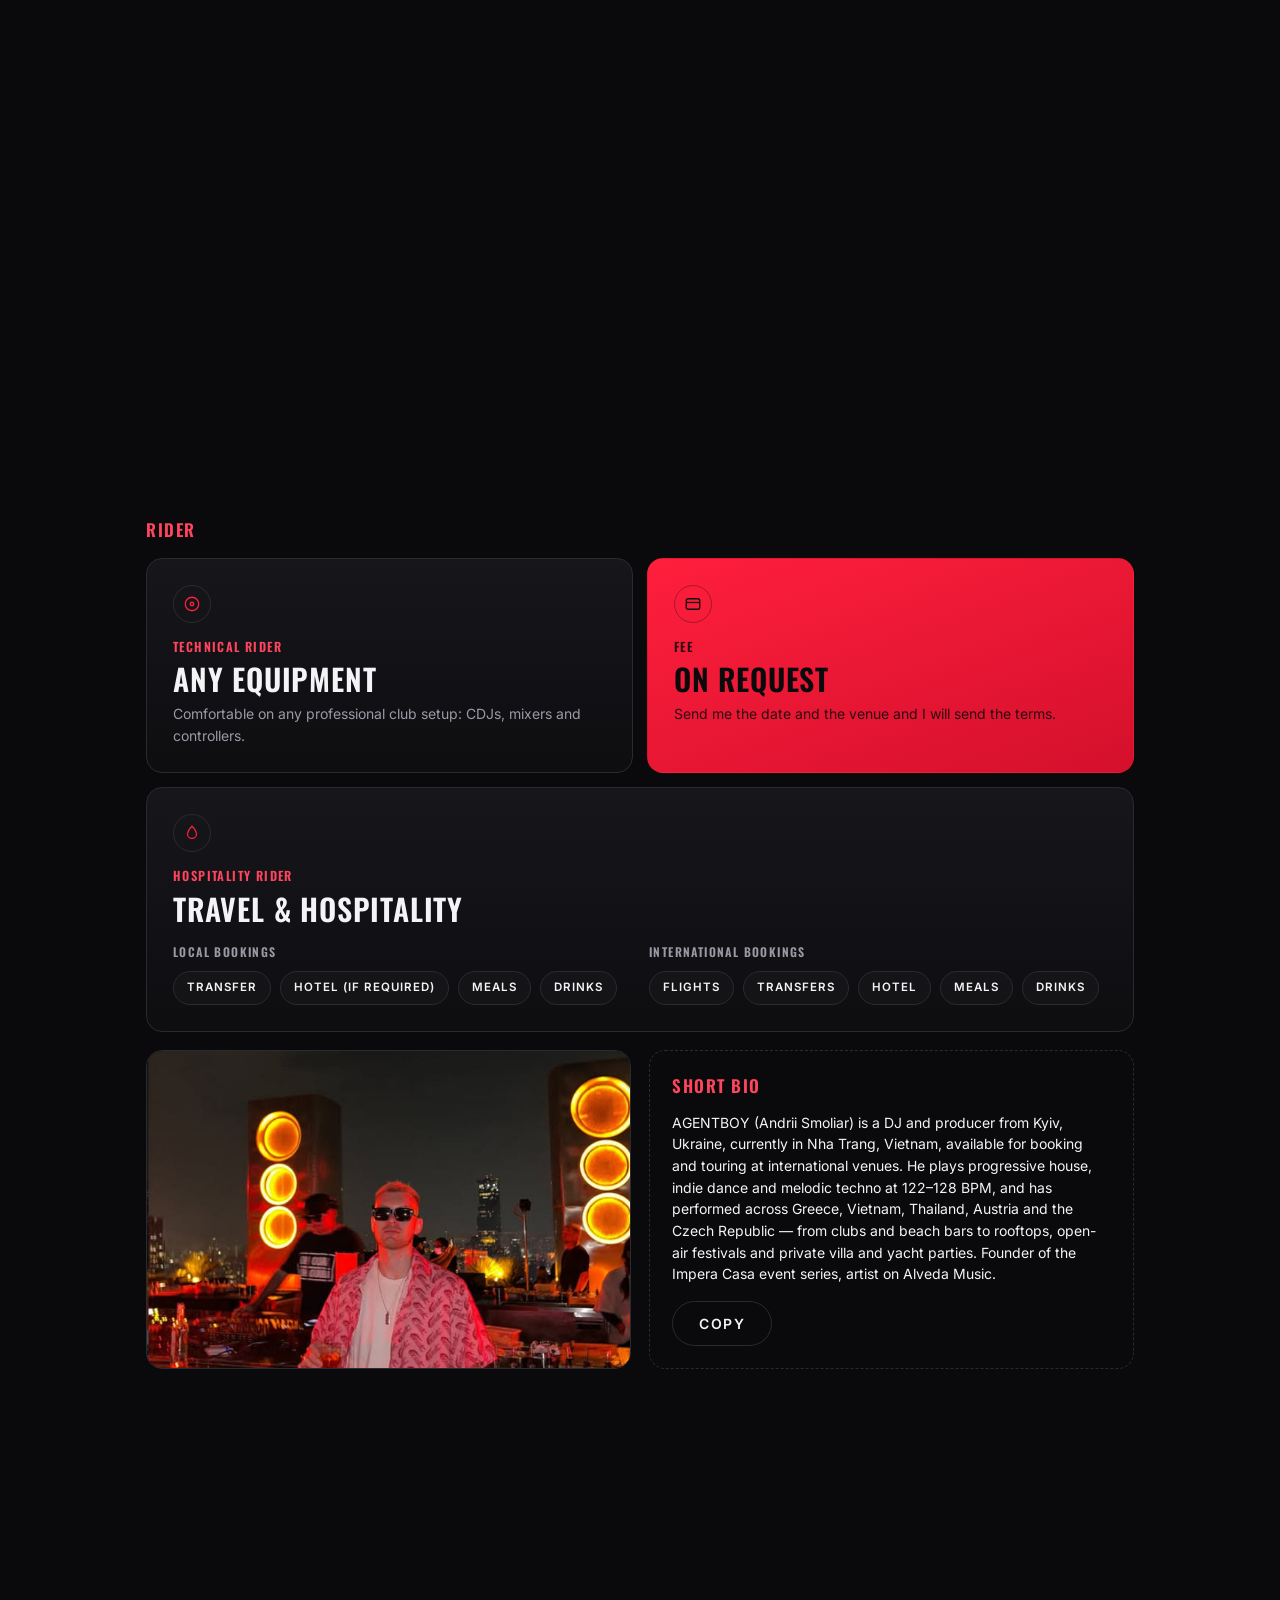
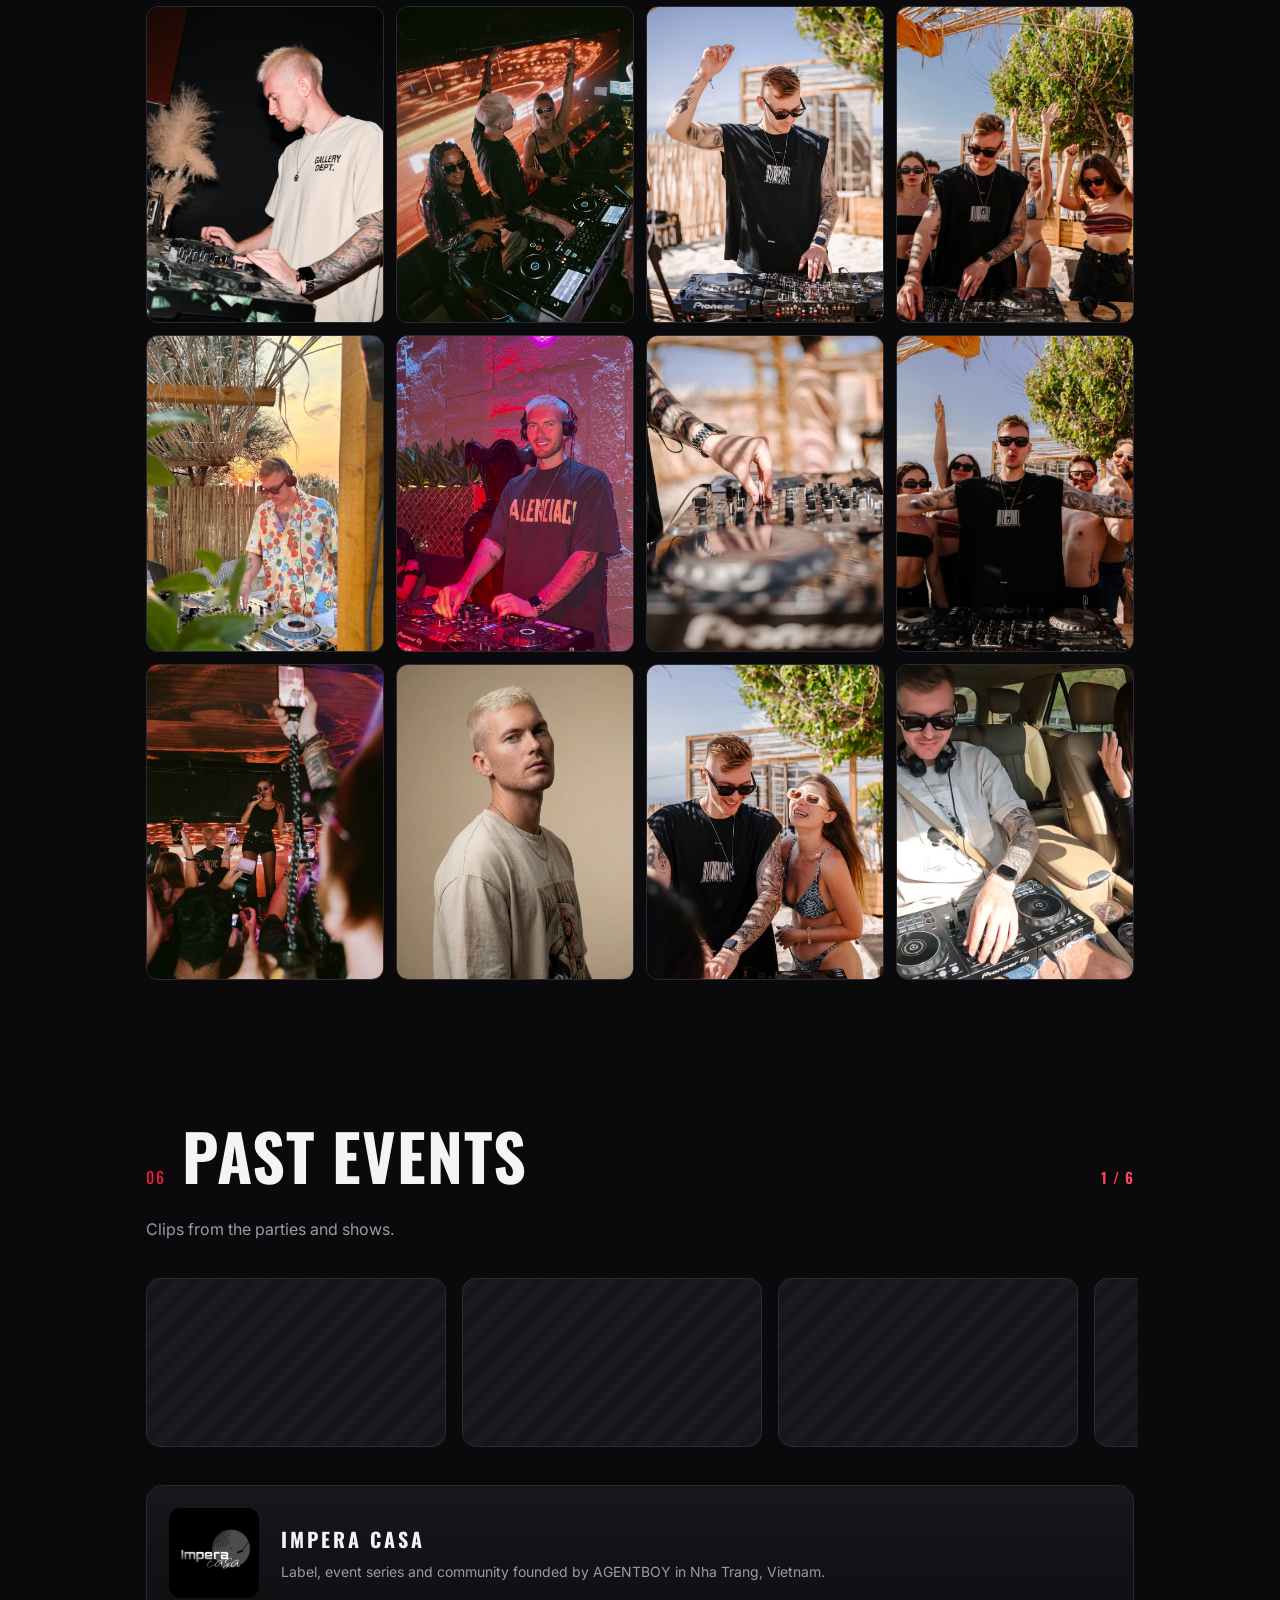
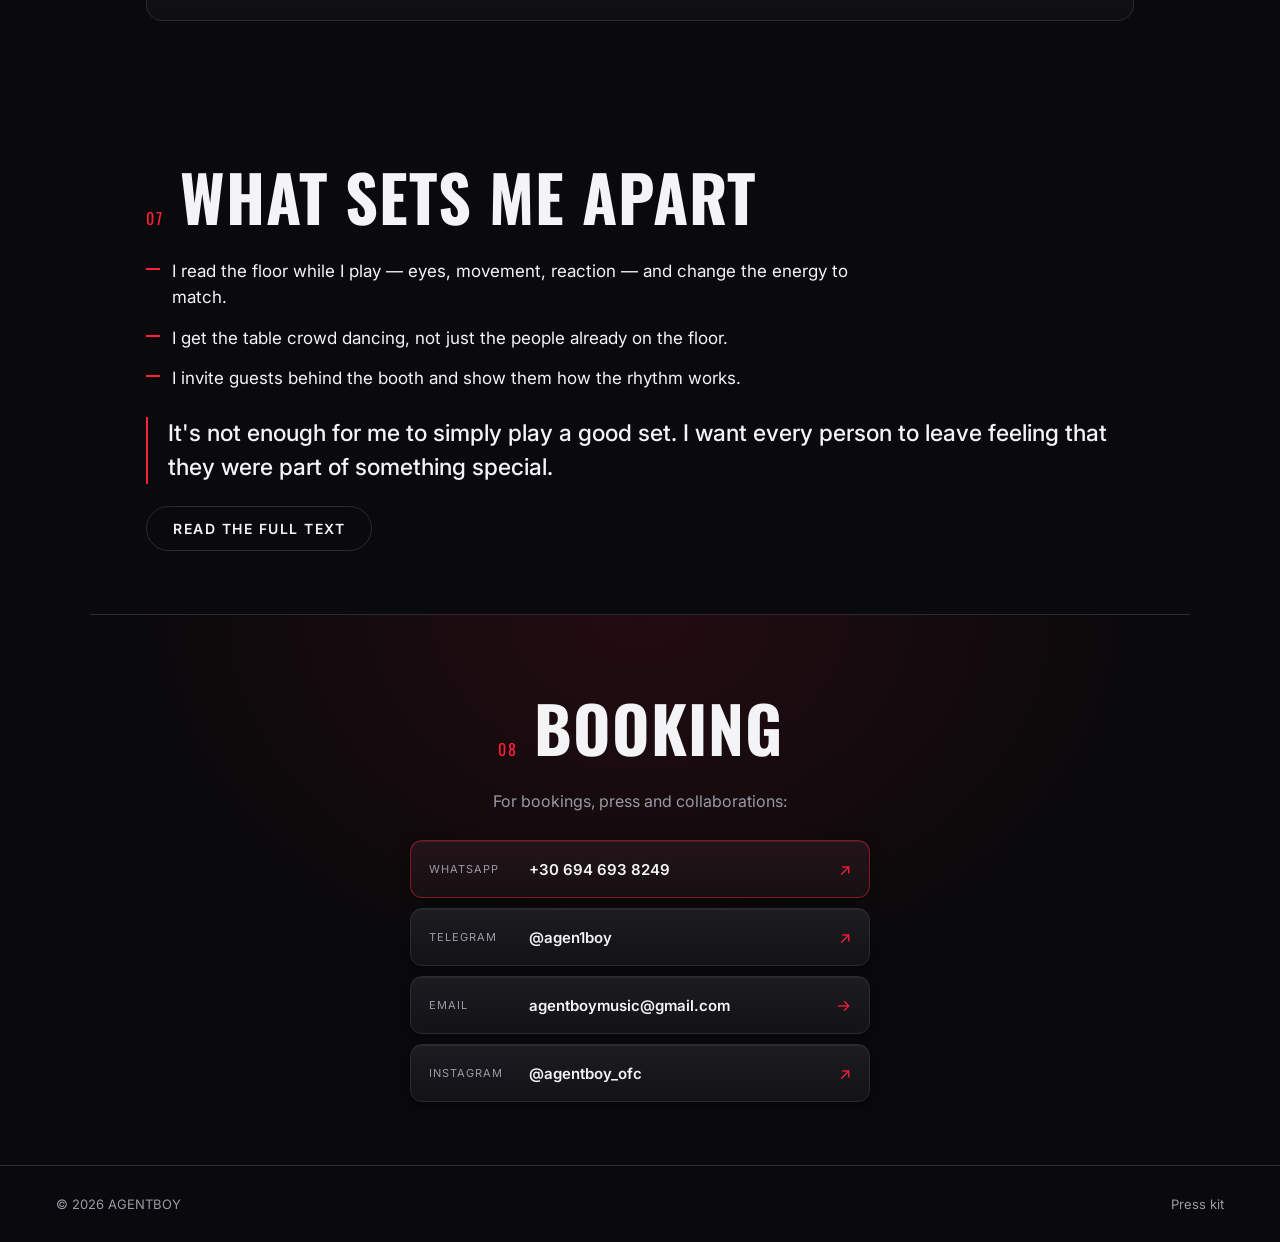
==== commit 2124f41d: "Drop "original" from the first-track line in About Co-Authored-By: Claude Opus 5.5 <noreply@anthropi" ====
--- a/index.html
+++ b/index.html
@@ -187,7 +187,7 @@
           <p data-i18n="about.p5">The journey was not easy. I visited clubs and bars across Greece, watched different parties, studied the scene, and dreamed of getting my chance to play. Eventually, I was invited to perform at Marmelda in Komotini, Greece.</p>
           <p data-i18n="about.p6">I was in a new country, practically unknown to everyone, and more than 50 people came to the event. I was extremely nervous, but once I started playing, I completely immersed myself in the music. The night was a success, and I received amazing feedback from the crowd.</p>
           <p data-i18n="about.p7">That moment gave me the confidence to believe in myself. I started playing every week, then twice a week, and eventually began focusing more seriously on music production.</p>
-          <p data-i18n="about.p8">After releasing my first track, AKSY & AGENTBOY - IN THE LIGHT, which received radio support in Greece and India, I began receiving invitations to perform at different venues across Greece.</p>
+          <p data-i18n="about.p8">After releasing my first track, which received radio support in Greece and India, I began receiving invitations to perform at different venues across Greece.</p>
           <p data-i18n="about.p9">Today, my sound is shaped by progressive house, indie dance and melodic techno — music focused on atmosphere, emotion, energy, and creating a strong connection with the crowd.</p>
         </div>
 
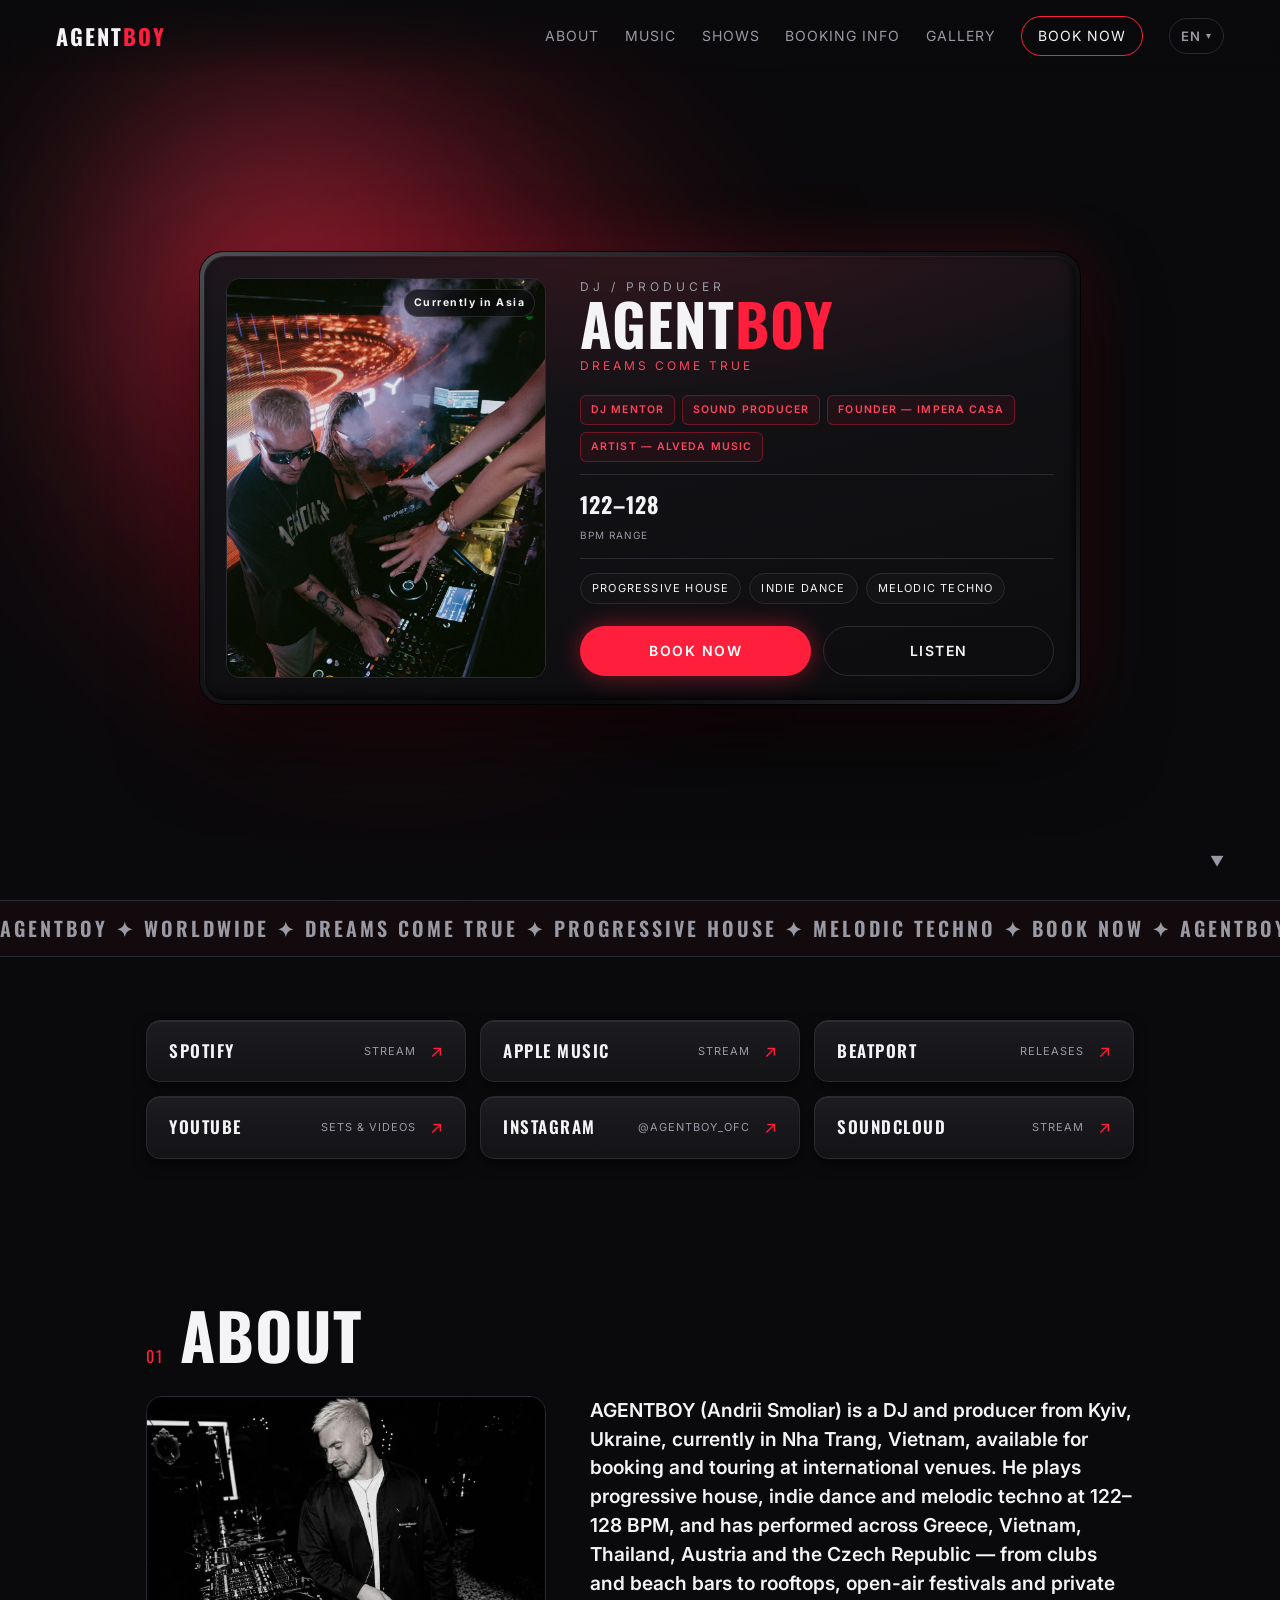
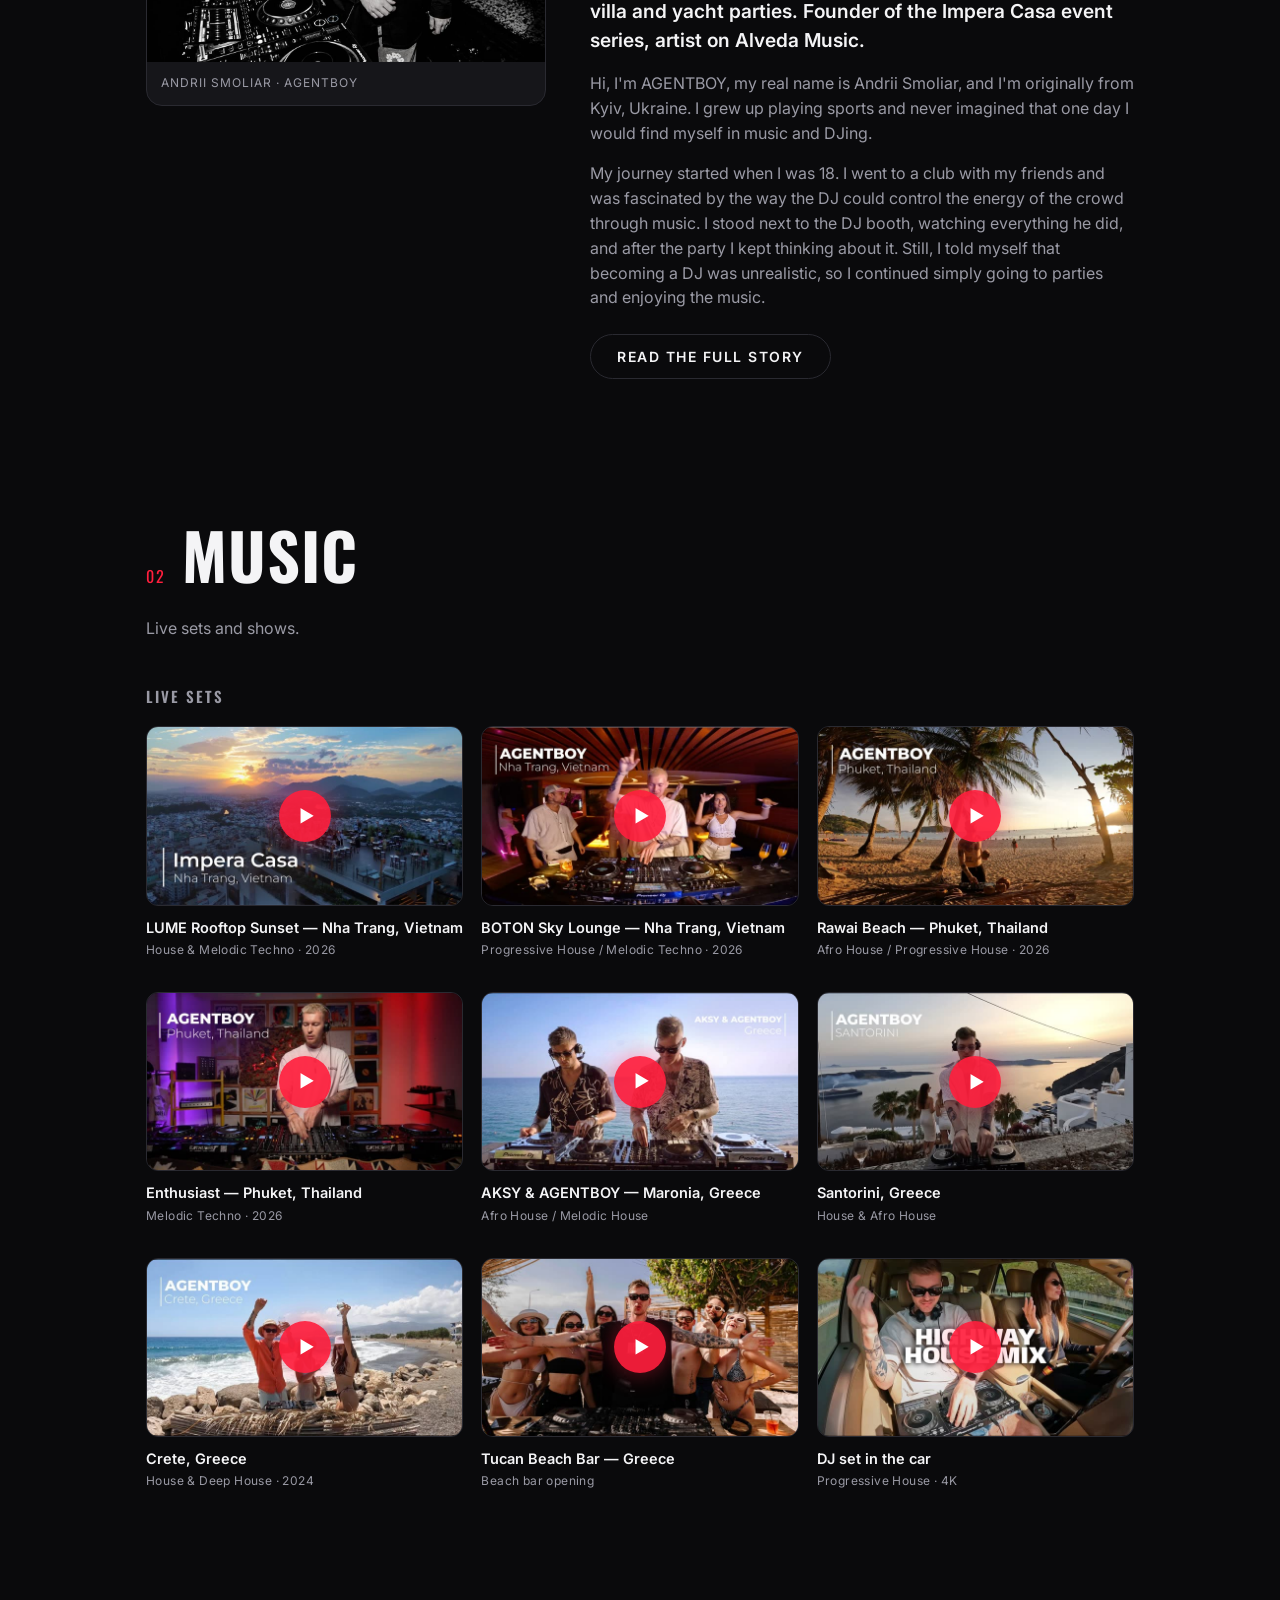
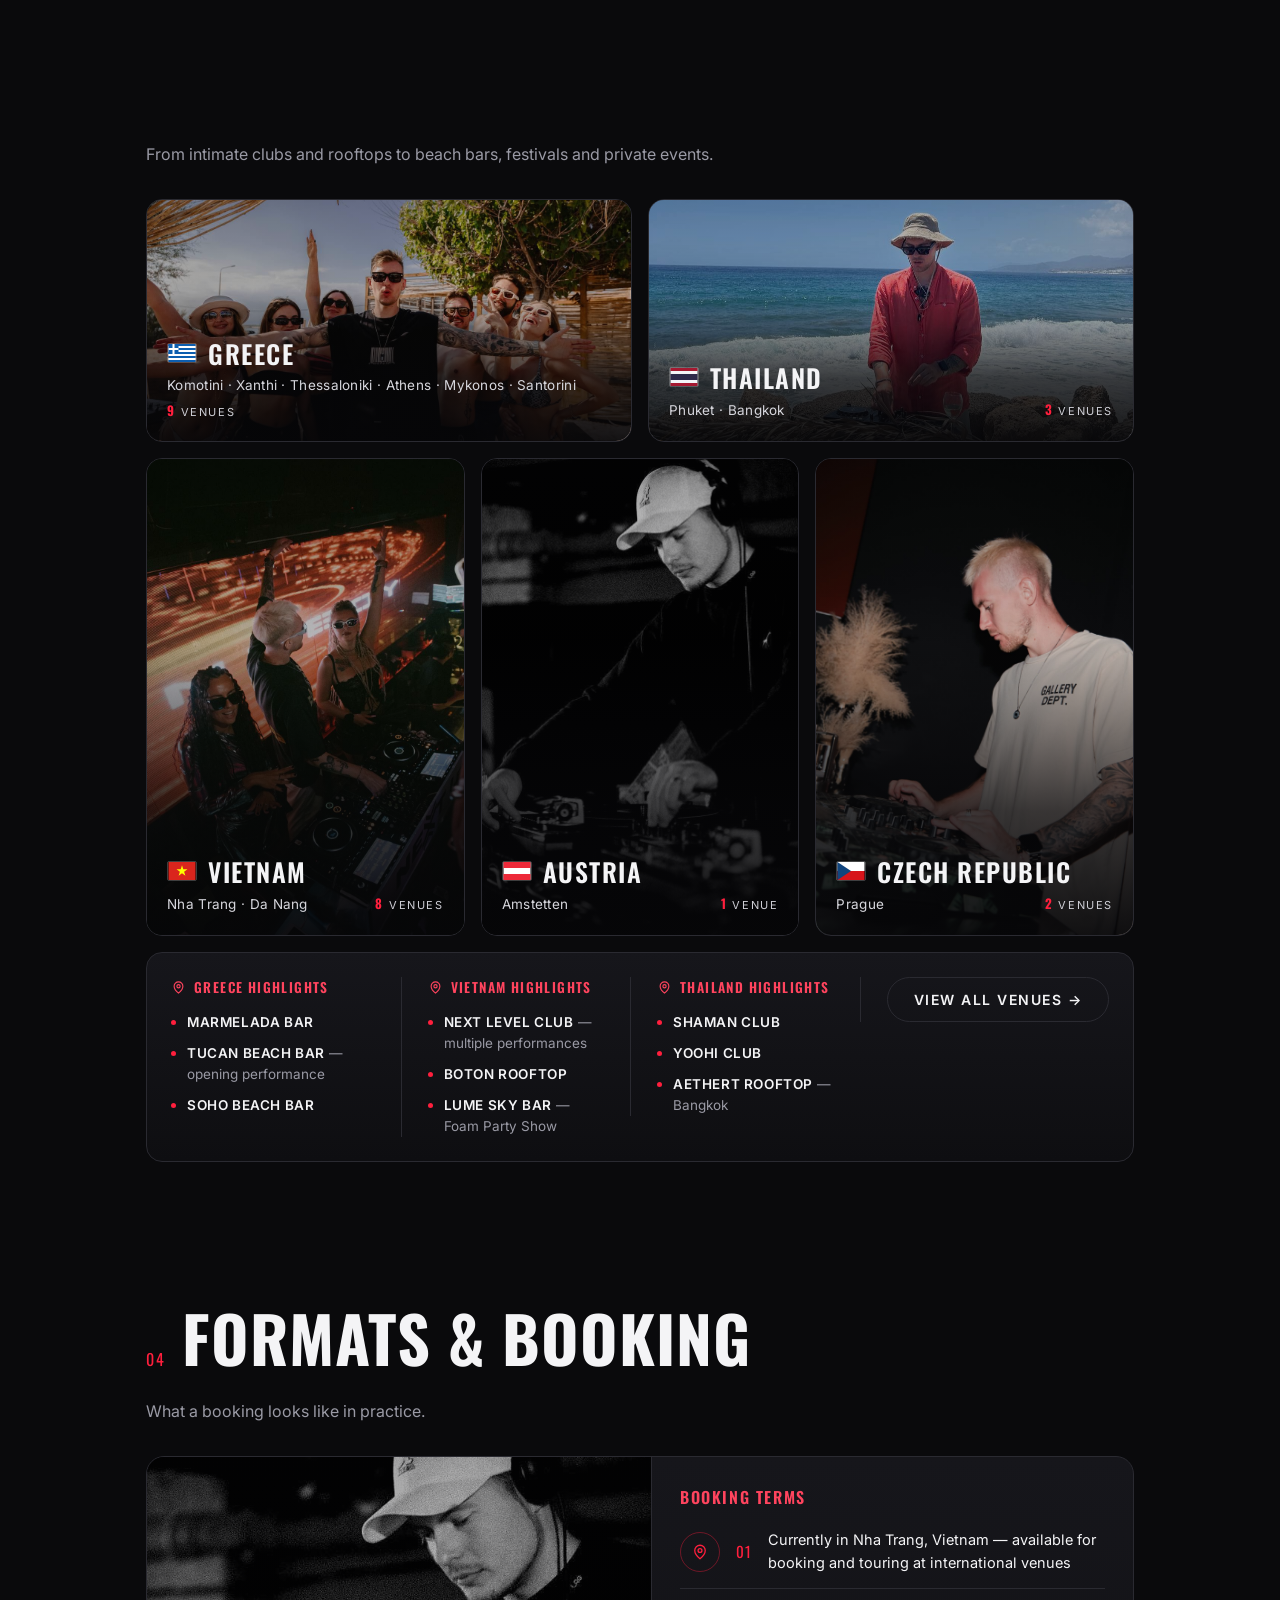
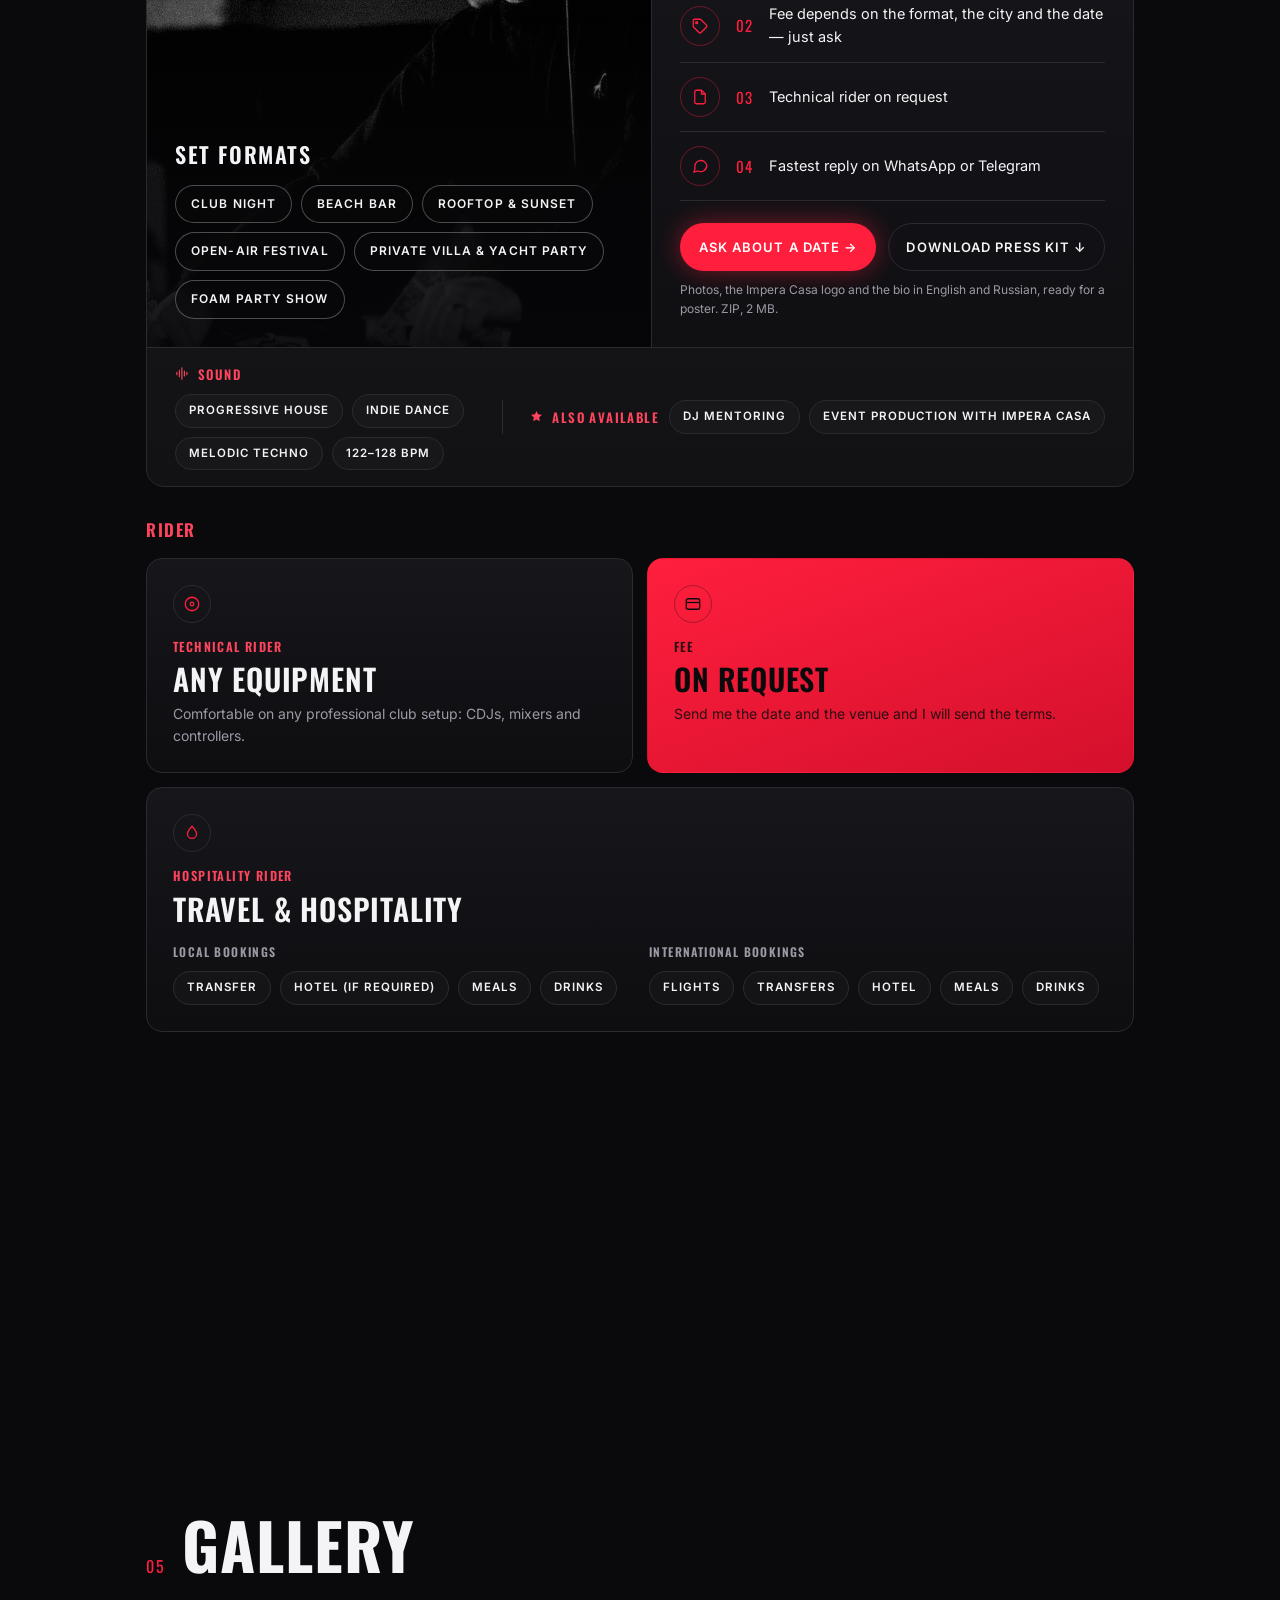
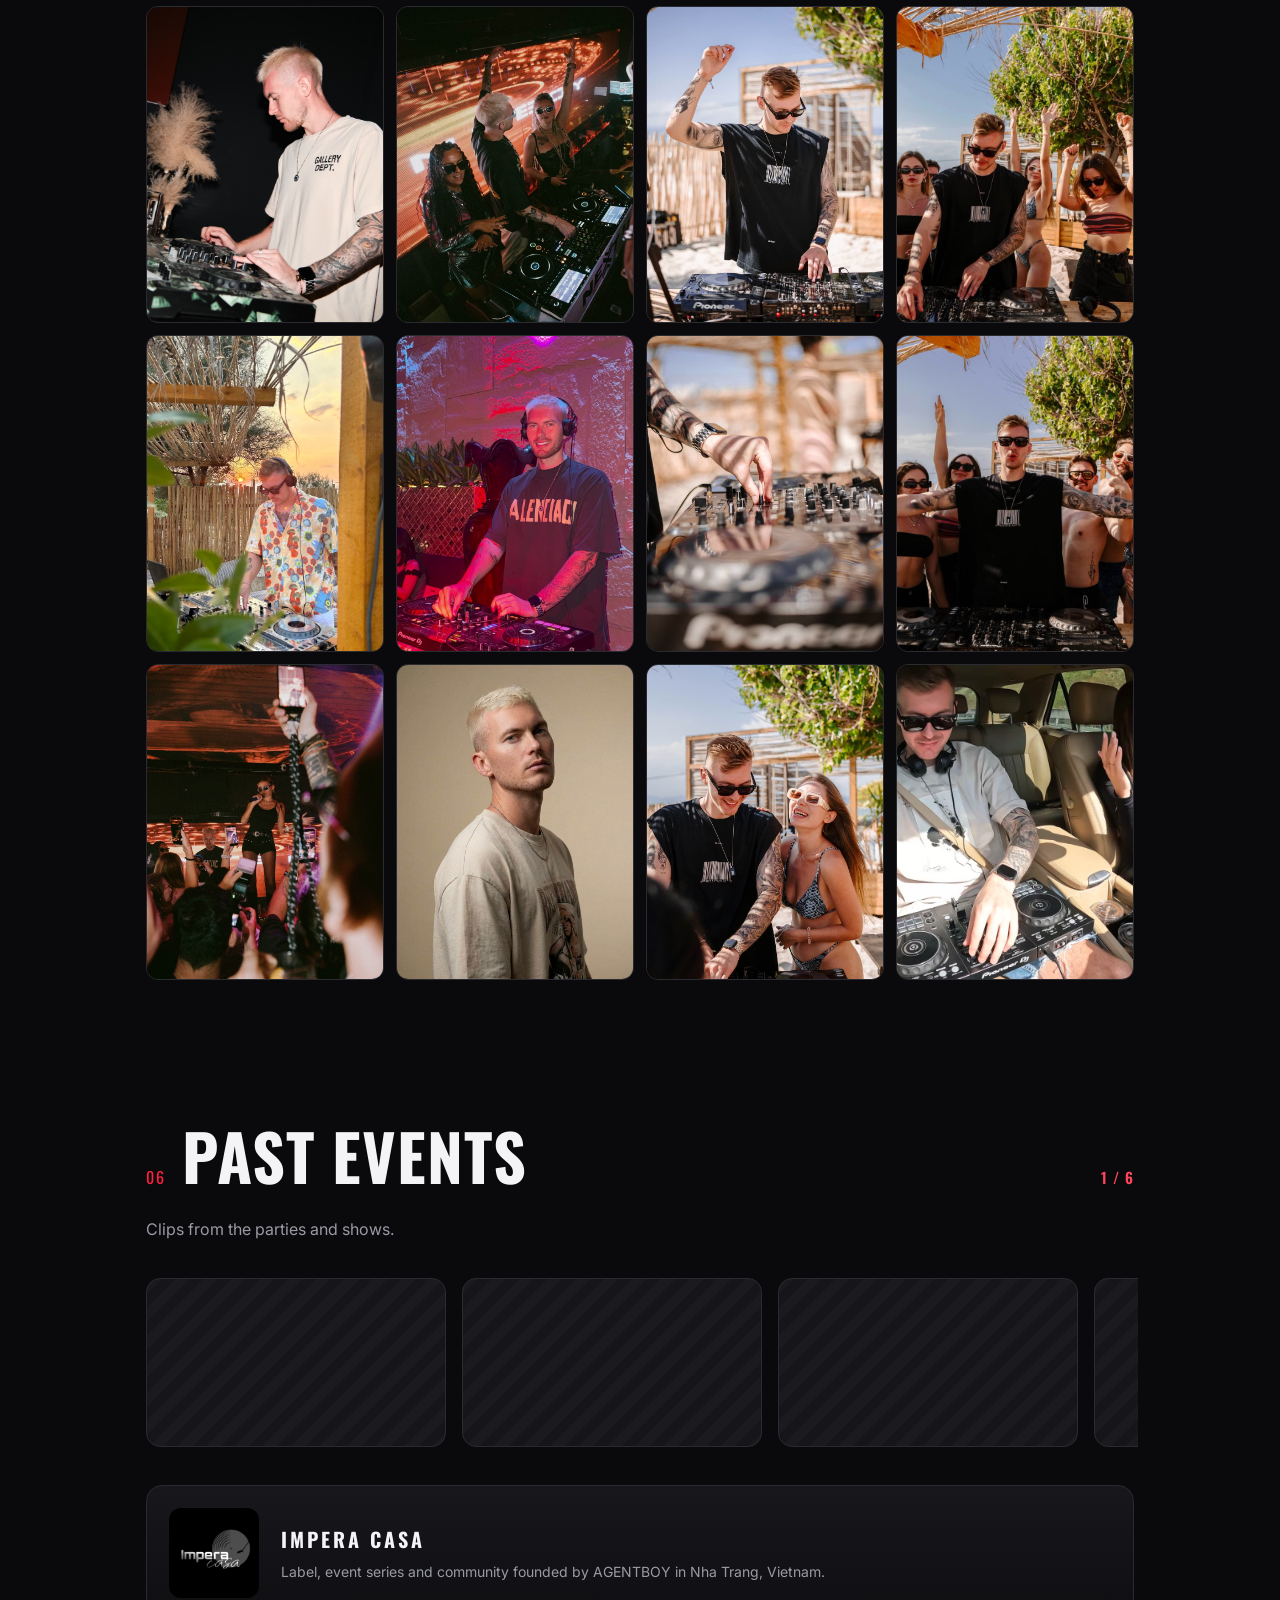
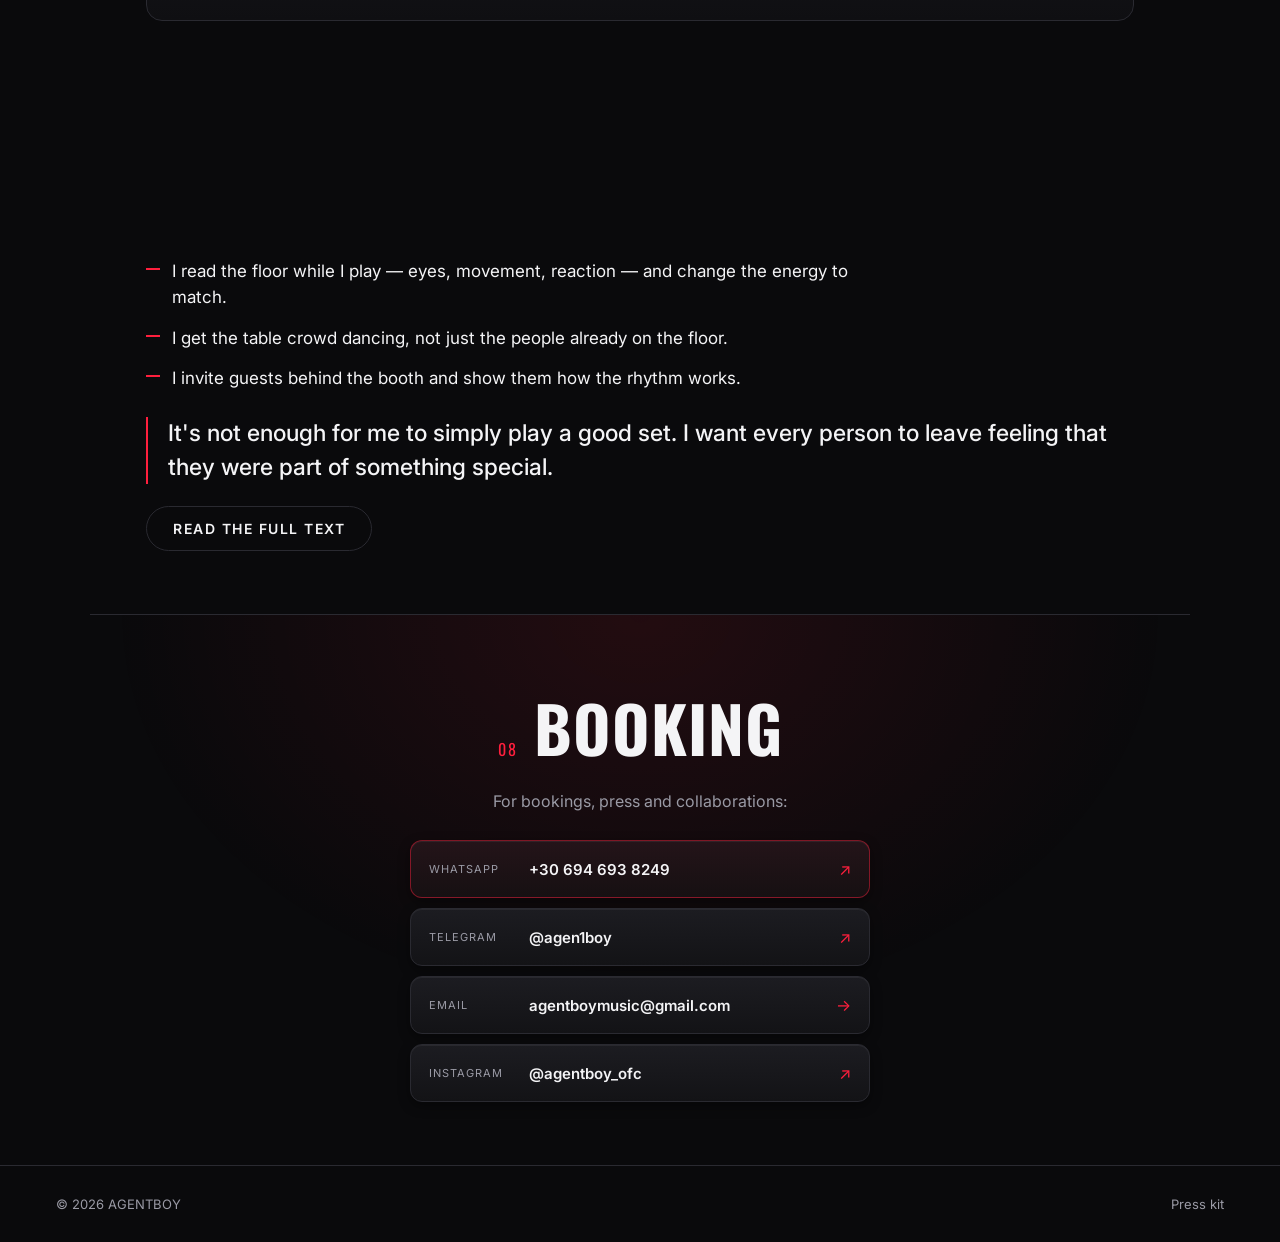
==== commit 139c27c7: "Remove the Resident badge from the hero card Co-Authored-By: Claude Opus 5.5 <noreply@anthropic.com>" ====
--- a/index.html
+++ b/index.html
@@ -89,7 +89,6 @@
 
         <div class="card__art">
           <img src="assets/img/hero.jpg" alt="AGENTBOY behind the decks" width="1000" height="1498" fetchpriority="high" />
-          <span class="card__rarity">★ <span data-i18n="hero.resident">Resident</span></span>
           <span class="card__loc" data-i18n="hero.based">Currently in Asia</span>
         </div>
 
@@ -184,10 +183,10 @@
         <div class="about__more" id="about-more" hidden>
           <p data-i18n="about.p3">One day, while hanging out with friends at a bar, one of them told me: “Andrii, you should give it a try. If you don't do it now, you may never get the chance.” He invited me behind the decks, and we played together. Seeing people enjoy the music and feeling that connection with the crowd completely changed everything for me. I received dozens of great reactions and realized that this was something I truly wanted to pursue.</p>
           <p data-i18n="about.p4">In 2022, I moved to Greece with my wife and bought my first DJ controller — the Pioneer DDJ-400. From that moment, I spent days and nights practicing, experimenting, and searching for my own sound. I also started learning music production in Ableton Live 11.</p>
-          <p data-i18n="about.p5">The journey was not easy. I visited clubs and bars across Greece, watched different parties, studied the scene, and dreamed of getting my chance to play. Eventually, I was invited to perform at Marmelda in Komotini, Greece.</p>
+          <p data-i18n="about.p5">The journey was not easy. I visited clubs and bars across Greece, watched different parties, studied the scene, and dreamed of getting my chance to play. Eventually, I was invited to perform at Marmelada bar in Komotini, Greece.</p>
           <p data-i18n="about.p6">I was in a new country, practically unknown to everyone, and more than 50 people came to the event. I was extremely nervous, but once I started playing, I completely immersed myself in the music. The night was a success, and I received amazing feedback from the crowd.</p>
           <p data-i18n="about.p7">That moment gave me the confidence to believe in myself. I started playing every week, then twice a week, and eventually began focusing more seriously on music production.</p>
-          <p data-i18n="about.p8">After releasing my first track, which received radio support in Greece and India, I began receiving invitations to perform at different venues across Greece.</p>
+          <p data-i18n="about.p8">After releasing my first track, AKSY & AGENTBOY - IN THE LIGHT, which received radio support in Greece and India, I began receiving invitations to perform at different venues across Greece.</p>
           <p data-i18n="about.p9">Today, my sound is shaped by progressive house, indie dance and melodic techno — music focused on atmosphere, emotion, energy, and creating a strong connection with the crowd.</p>
         </div>
 
@@ -375,7 +374,7 @@
           <span data-i18n="venues.hlGr">Greece highlights</span>
         </h3>
         <ul class="vhl__list">
-          <li><b>Marmelda Bar</b></li>
+          <li><b>Marmelada Bar</b></li>
           <li><b>Tucan Beach Bar</b> <em data-i18n="shows.opening">— opening performance</em></li>
           <li><b>SOHO Beach Bar</b></li>
         </ul>
@@ -419,7 +418,7 @@
           <header><img class="country__flag" src="assets/img/flags/gr.svg" alt="" width="27" height="18" loading="lazy" /><h3 data-i18n="country.gr">Greece</h3></header>
           <p class="country__cities" data-i18n="cities.gr">Komotini · Xanthi · Thessaloniki · Athens · Mykonos · Santorini</p>
           <ul>
-            <li>Marmelda Bar</li>
+            <li>Marmelada Bar</li>
             <li>Bel Air 1992 Club</li>
             <li>Tucan Beach Bar <em data-i18n="shows.opening">— opening performance</em></li>
             <li>Kageles Beach Bar</li>
--- a/style.css
+++ b/style.css
@@ -230,7 +230,7 @@
   border: 1px solid var(--line);
 }
 .card__art img { width: 100%; height: 100%; object-fit: cover; object-position: center 26%; }
-.card__rarity, .card__loc {
+.card__loc {
   position: absolute; top: 10px;
   font-size: 10.5px; font-weight: 700; letter-spacing: 1.5px;
   padding: 5px 9px; border-radius: 999px;
@@ -238,7 +238,6 @@
   backdrop-filter: blur(4px);
   border: 1px solid rgba(255,255,255,.12);
 }
-.card__rarity { left: 10px; color: var(--red-soft); }
 .card__loc { right: 10px; color: var(--text); }
 
 /* name plate */
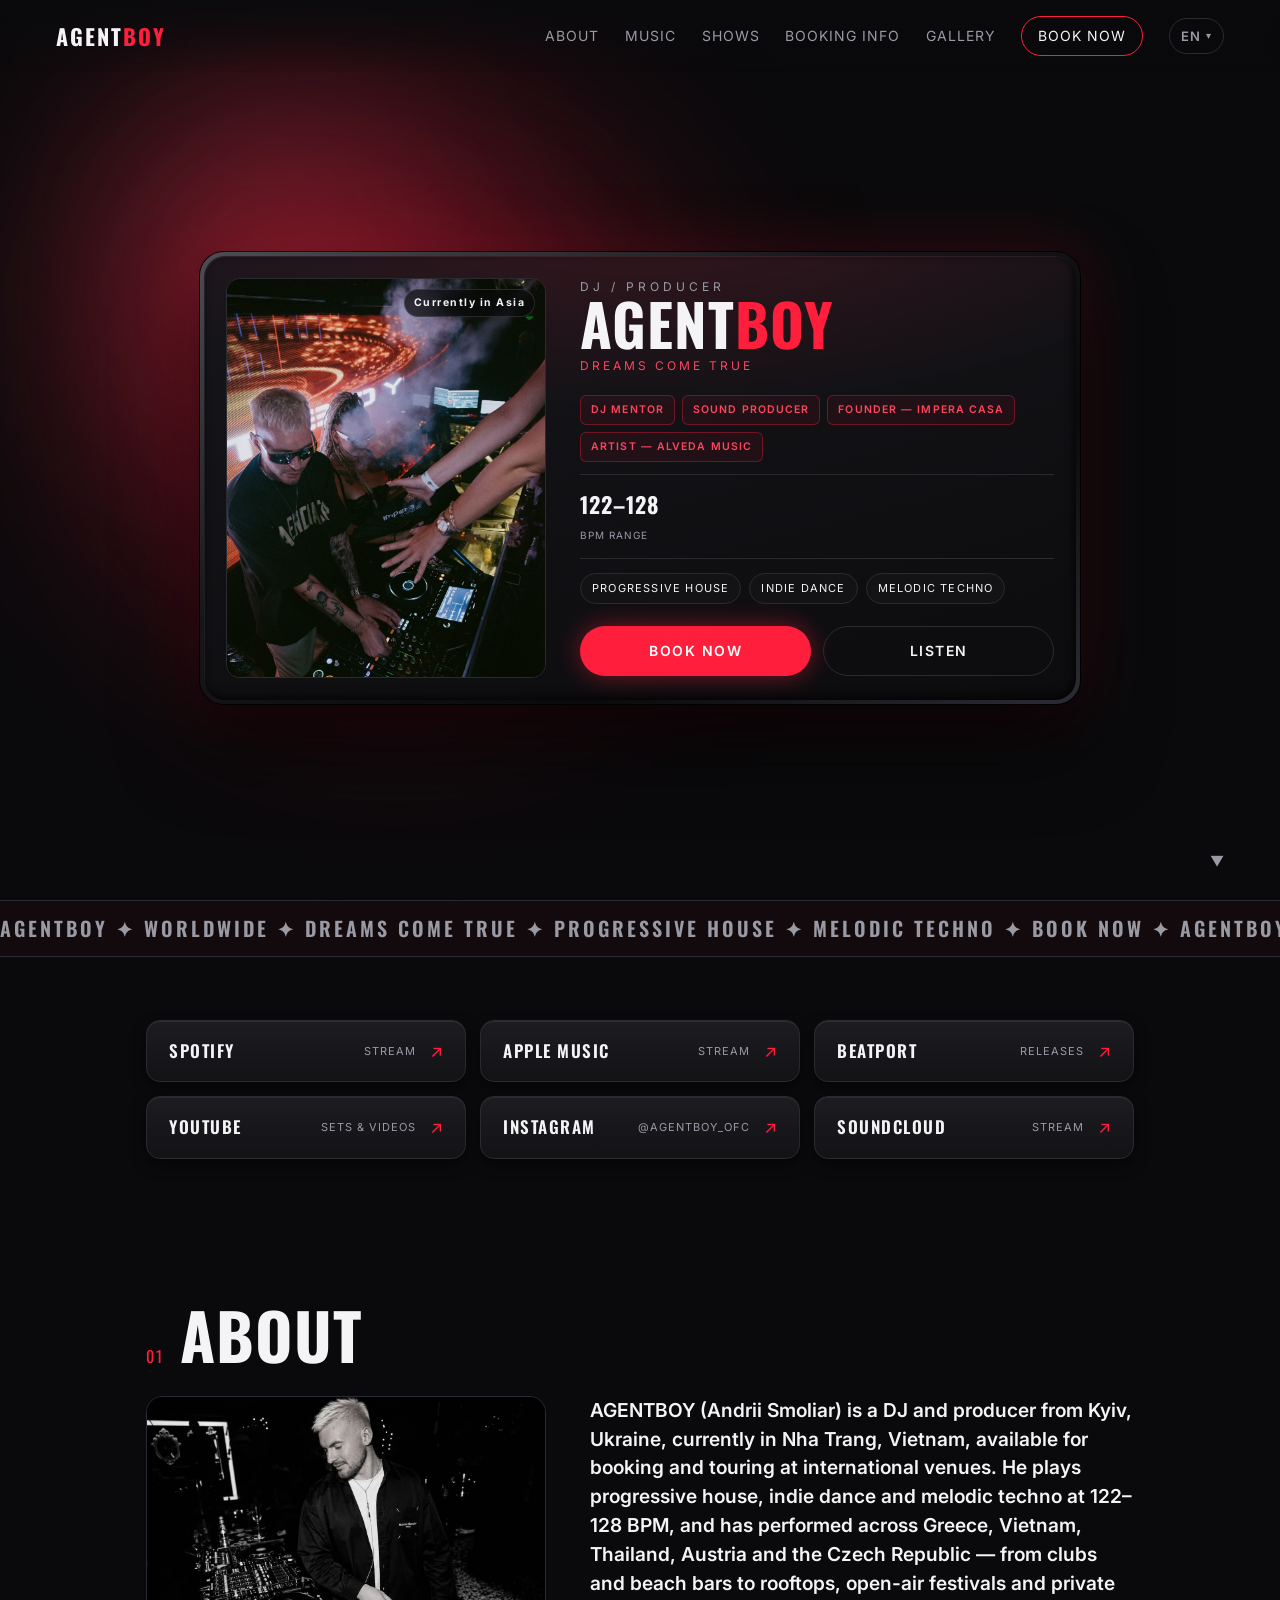
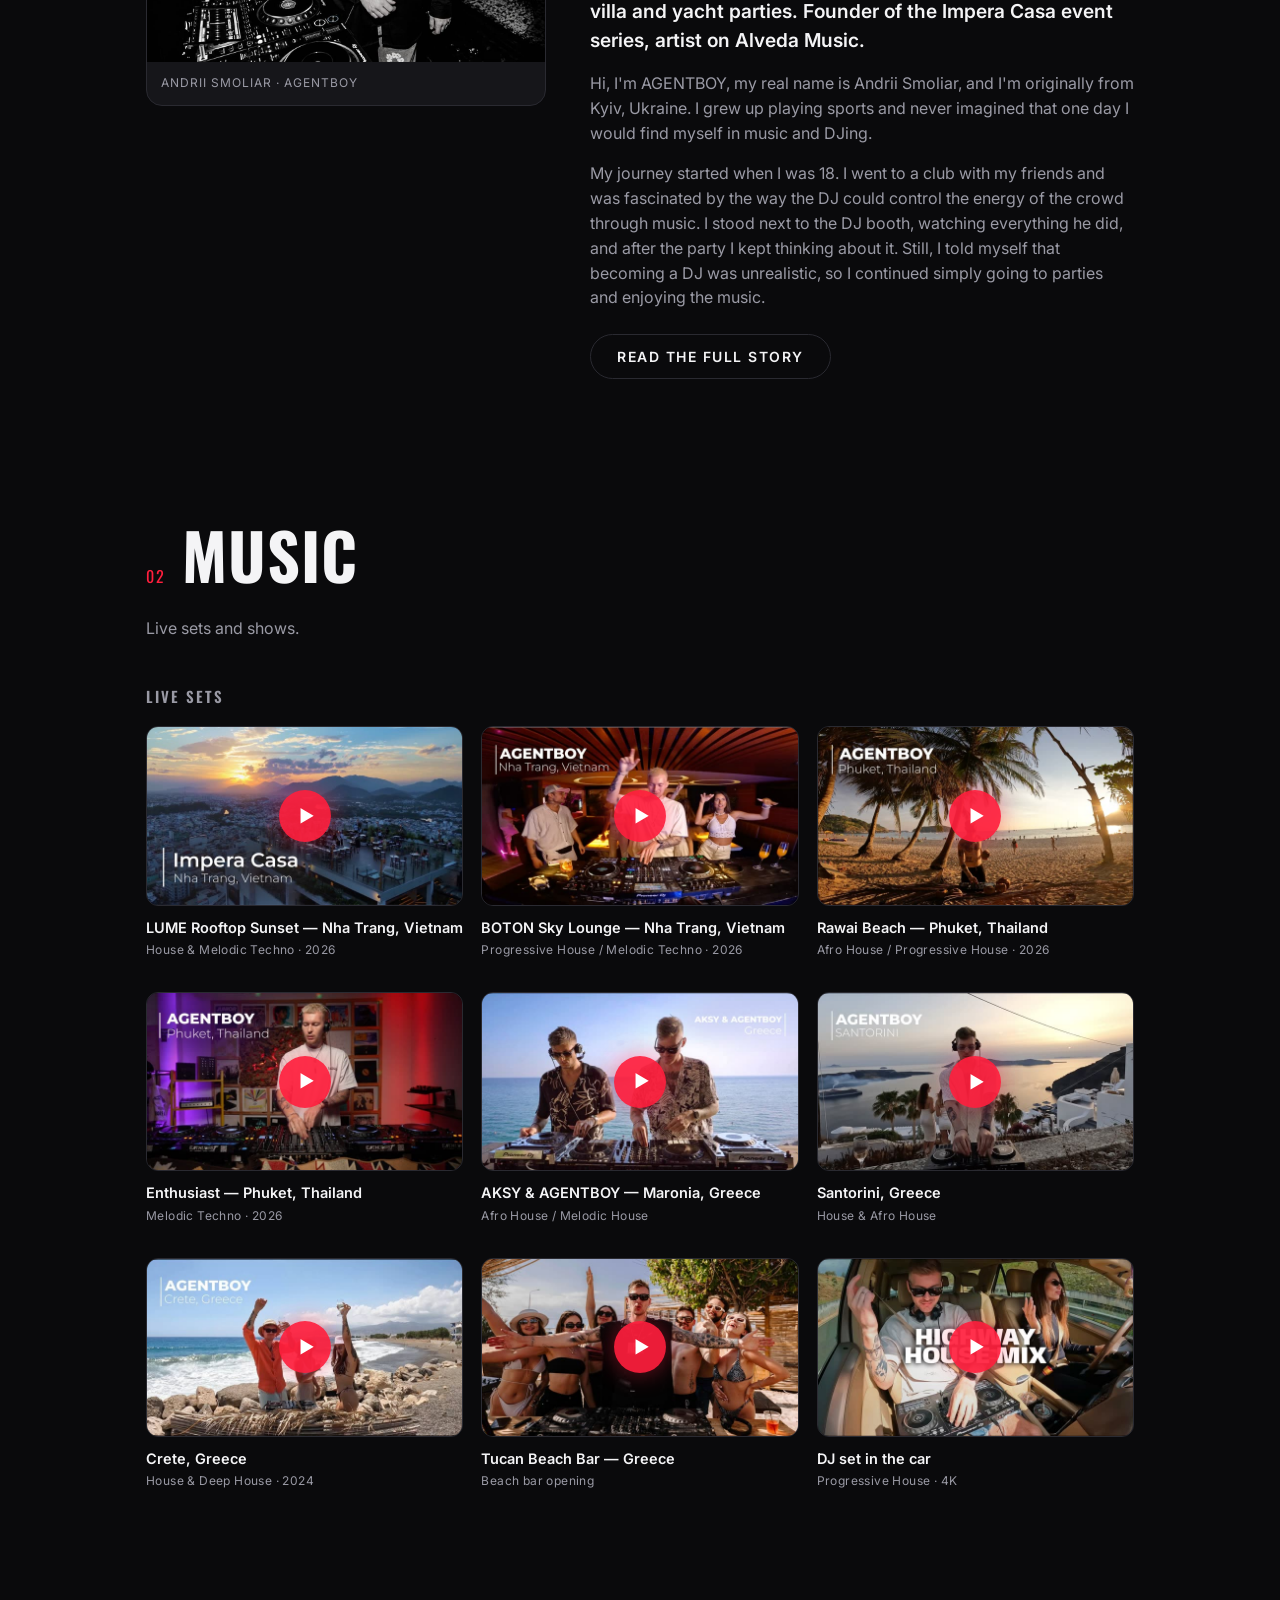
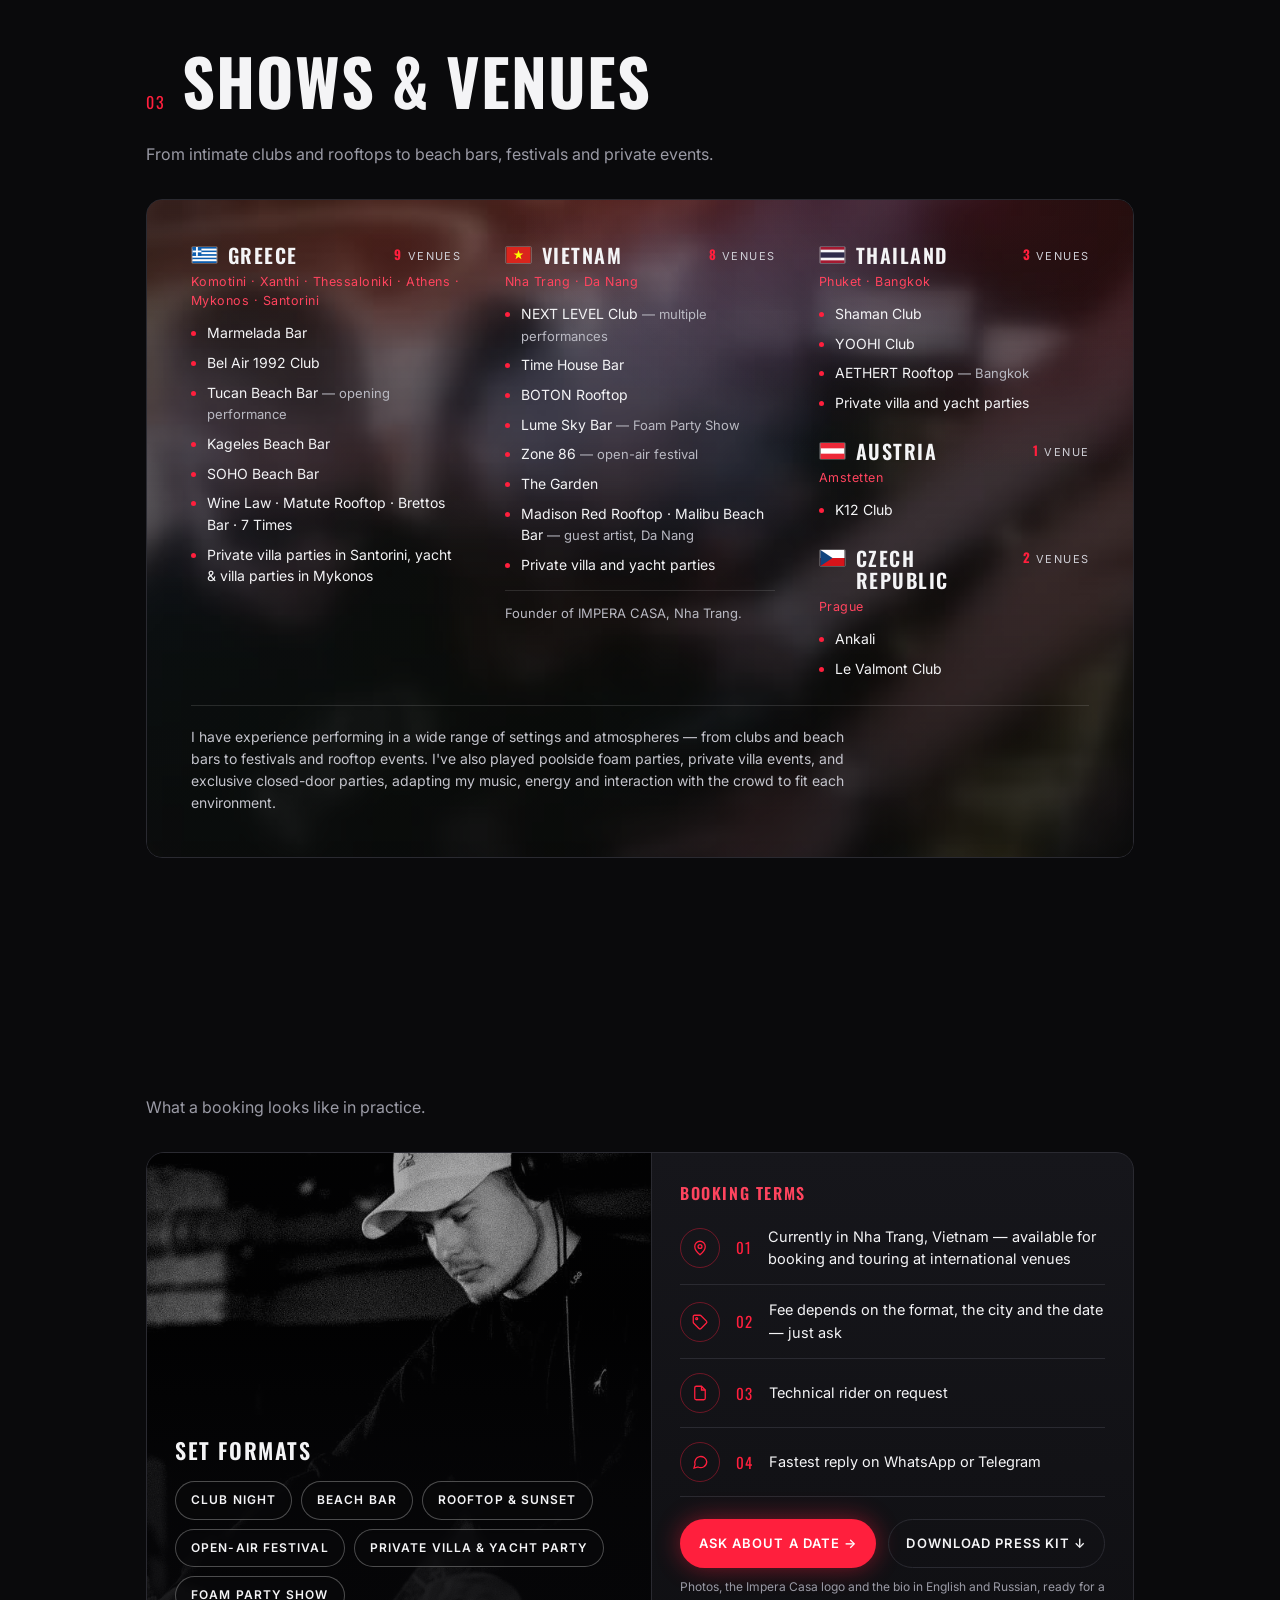
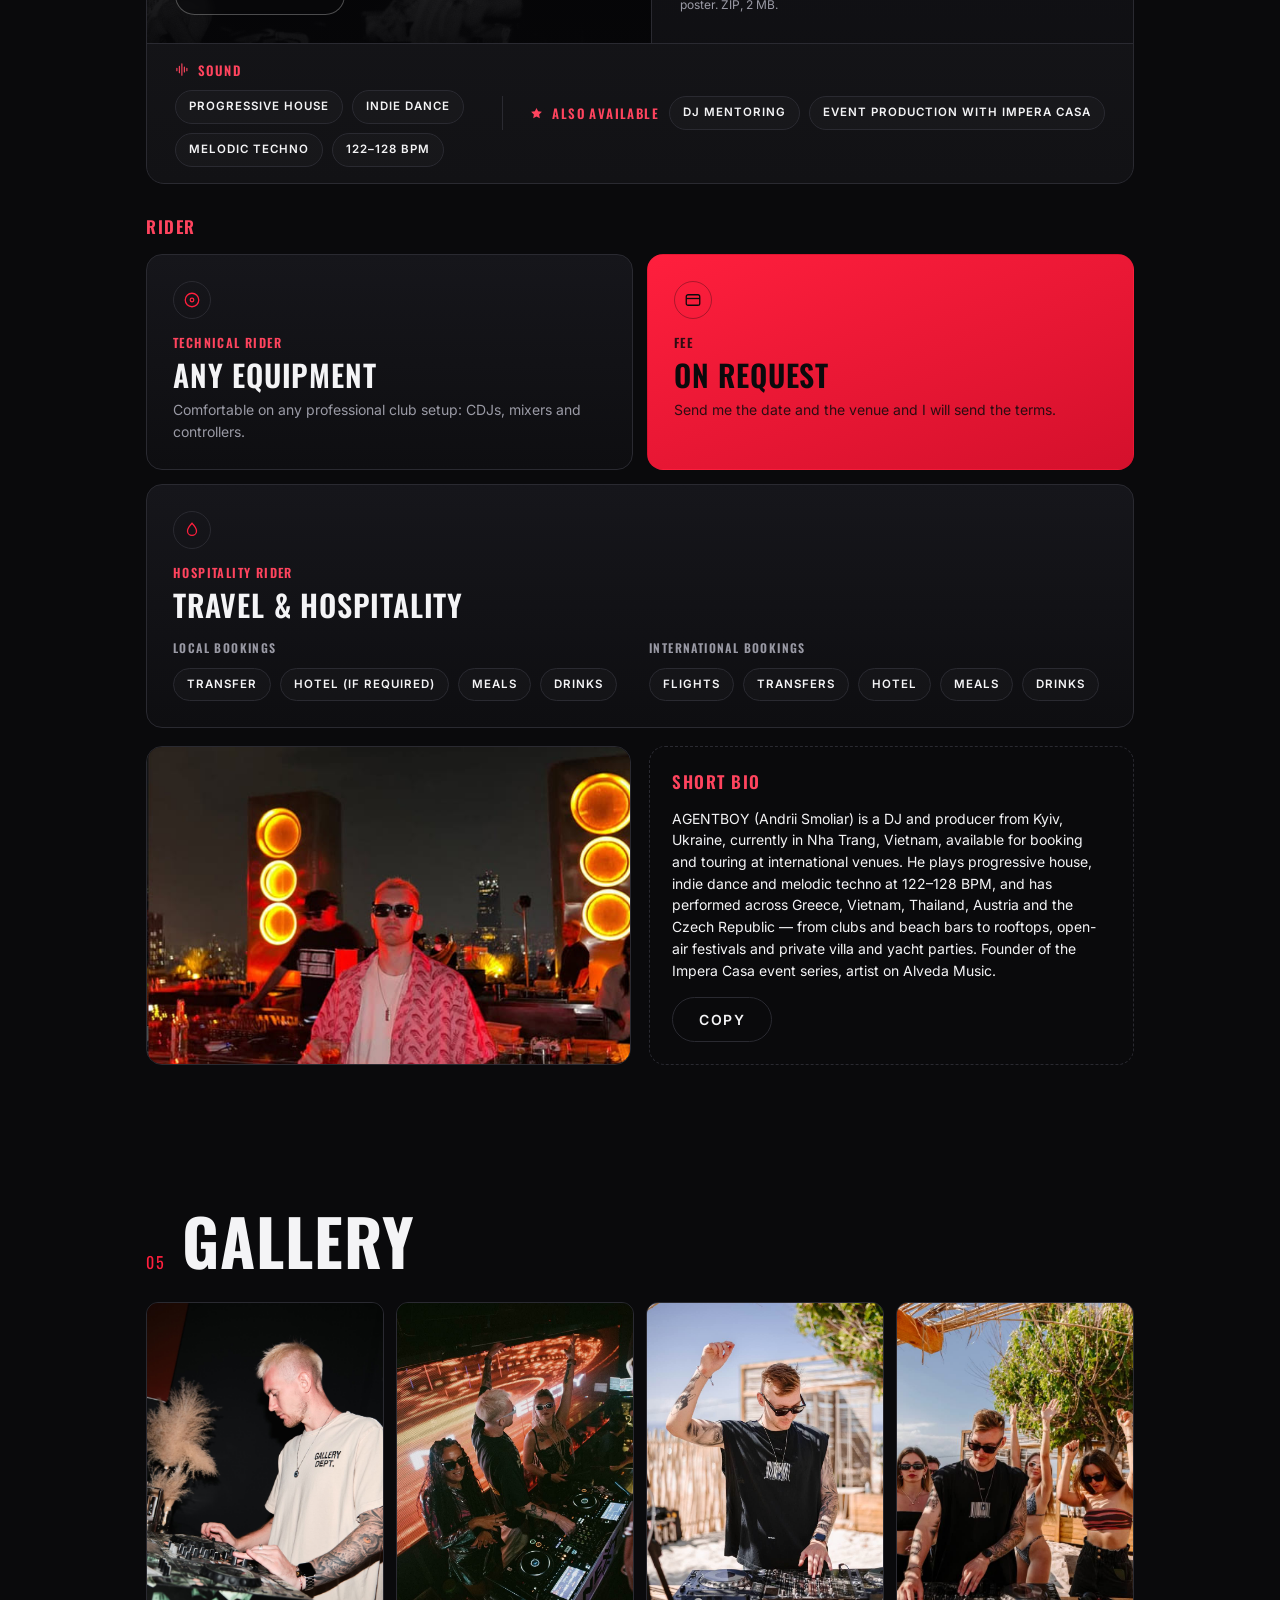
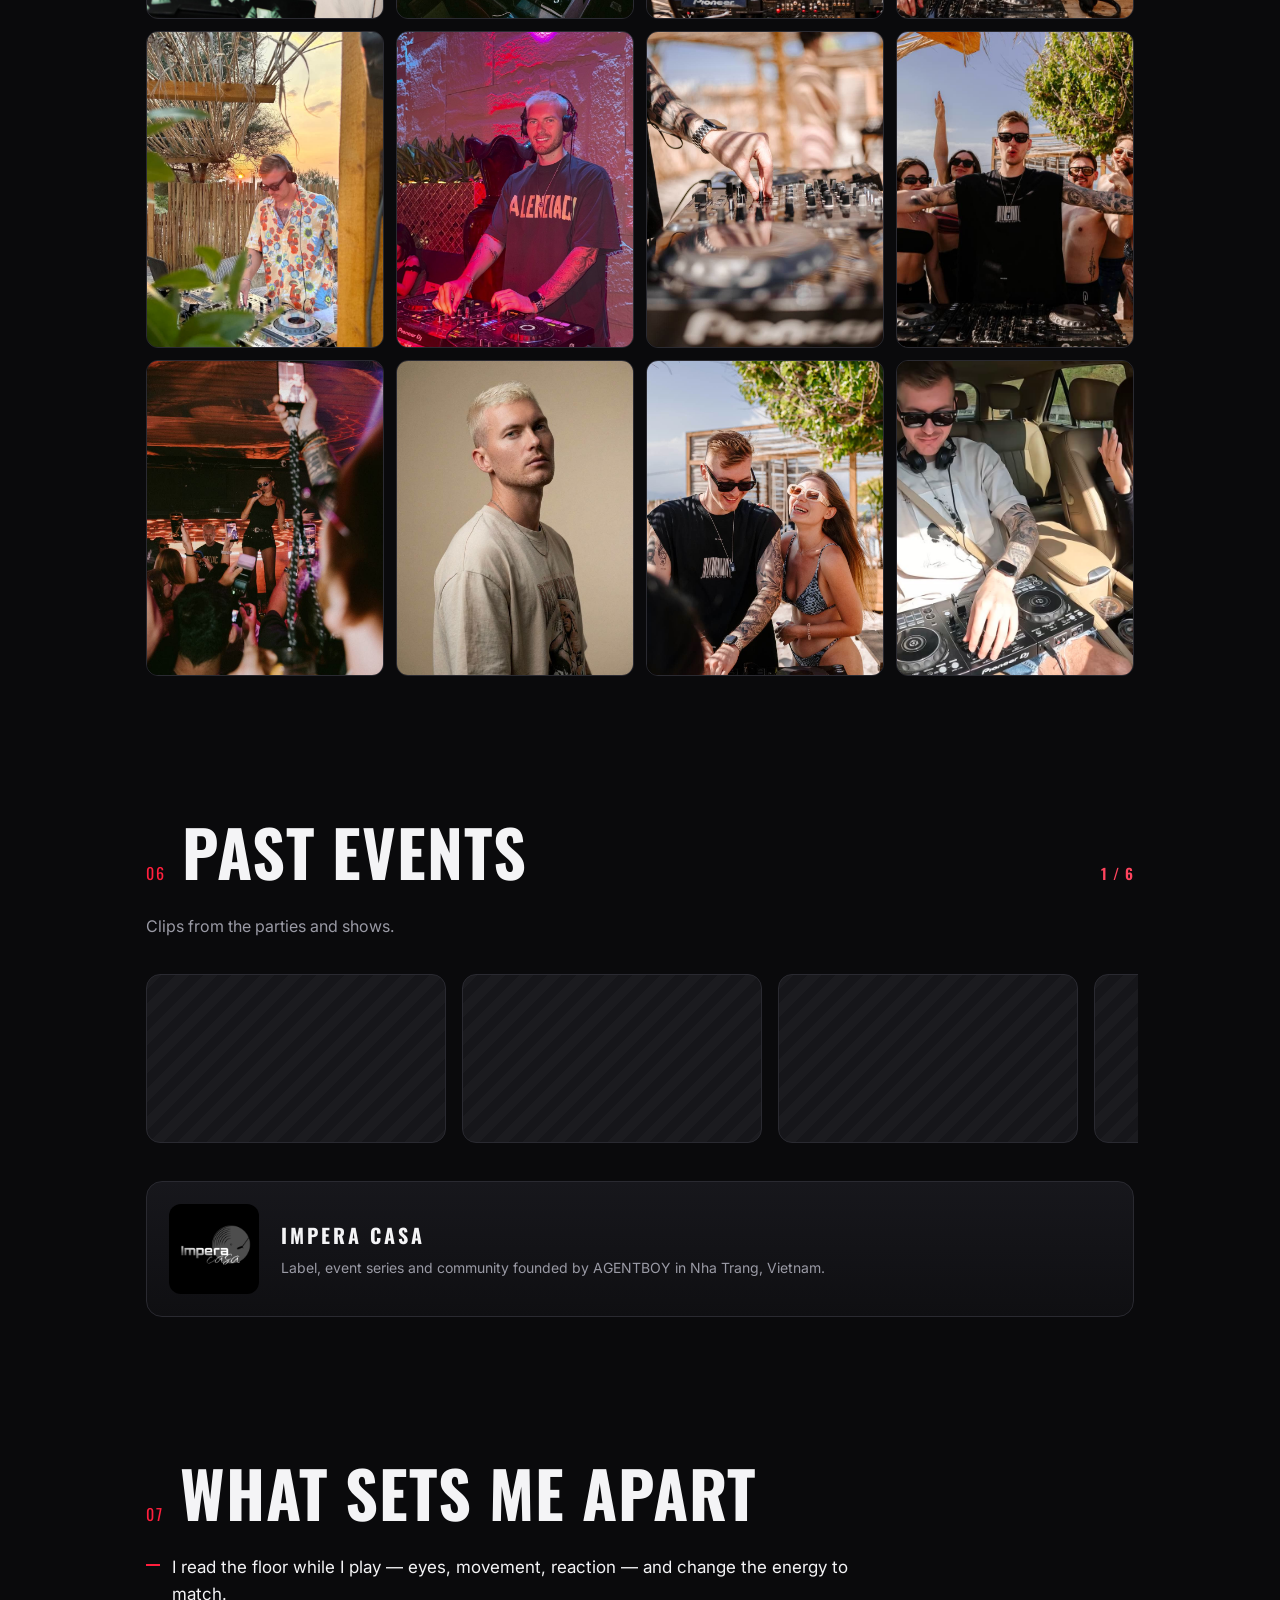
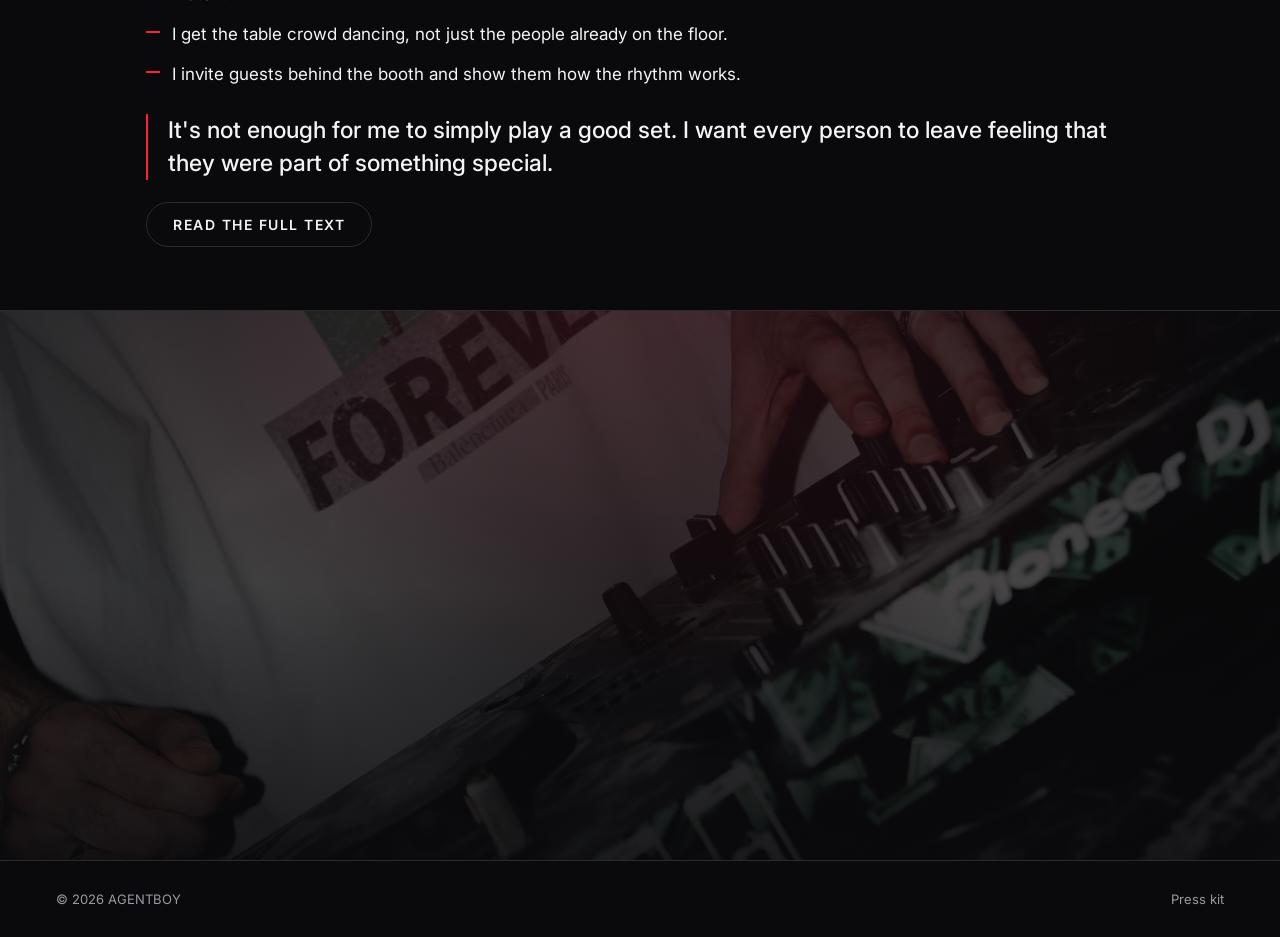
==== commit 70deb22d: "Replace the venue mosaic and lists with one motion panel The country photo tiles, the highlights str" ====
--- a/index.html
+++ b/index.html
@@ -289,135 +289,22 @@
     </div>
     <p class="section__sub" data-i18n="shows.sub">From intimate clubs and rooftops to beach bars, festivals and private events.</p>
 
-    <!-- photo mosaic: one card per country, tile shape follows the photo.
-         The two landscape shots take the wide row on top, the three 2:3
-         portraits the row underneath, so no frame is cropped to a band.
-         DOM order matches the visual order for tab and screen readers. -->
-    <div class="venues">
-      <article class="venue venue--gr">
-        <img src="assets/img/gallery/beach-crowd-02.jpg" alt="Beach bar party" width="1280" height="854" loading="lazy" />
-        <div class="venue__body">
-          <h3 class="venue__name">
-            <img class="venue__flag" src="assets/img/flags/gr.svg" alt="" width="27" height="18" loading="lazy" />
-            <span data-i18n="country.gr">Greece</span>
-          </h3>
-          <div class="venue__foot">
-            <p class="venue__cities" data-i18n="cities.gr">Komotini · Xanthi · Thessaloniki · Athens · Mykonos · Santorini</p>
-            <p class="venue__count"><b>9</b><span data-i18n="venues.count">venues</span></p>
-          </div>
-        </div>
-      </article>
-
-      <article class="venue venue--th">
-        <img src="assets/img/gallery/beach-rocks.jpg" alt="Beach set on the rocks" width="960" height="480" loading="lazy" />
-        <div class="venue__body">
-          <h3 class="venue__name">
-            <img class="venue__flag" src="assets/img/flags/th.svg" alt="" width="27" height="18" loading="lazy" />
-            <span data-i18n="country.th">Thailand</span>
-          </h3>
-          <div class="venue__foot">
-            <p class="venue__cities" data-i18n="cities.th">Phuket · Bangkok</p>
-            <p class="venue__count"><b>3</b><span data-i18n="venues.count">venues</span></p>
-          </div>
-        </div>
-      </article>
-
-      <article class="venue venue--vn">
-        <img src="assets/img/gallery/club-crowd.jpg" alt="Club night crowd" width="854" height="1280" loading="lazy" />
-        <div class="venue__body">
-          <h3 class="venue__name">
-            <img class="venue__flag" src="assets/img/flags/vn.svg" alt="" width="27" height="18" loading="lazy" />
-            <span data-i18n="country.vn">Vietnam</span>
-          </h3>
-          <div class="venue__foot">
-            <p class="venue__cities" data-i18n="cities.vn">Nha Trang · Da Nang</p>
-            <p class="venue__count"><b>8</b><span data-i18n="venues.count">venues</span></p>
-          </div>
-        </div>
-      </article>
-
-      <article class="venue venue--at">
-        <img src="assets/img/gallery/booth-bw.jpg" alt="AGENTBOY at the turntables" width="640" height="960" loading="lazy" />
-        <div class="venue__body">
-          <h3 class="venue__name">
-            <img class="venue__flag" src="assets/img/flags/at.svg" alt="" width="27" height="18" loading="lazy" />
-            <span data-i18n="country.at">Austria</span>
-          </h3>
-          <div class="venue__foot">
-            <p class="venue__cities" data-i18n="cities.at">Amstetten</p>
-            <p class="venue__count"><b>1</b><span data-i18n="venues.count1">venue</span></p>
-          </div>
-        </div>
-      </article>
-
-      <article class="venue venue--cz">
-        <img src="assets/img/gallery/club-booth.jpg" alt="AGENTBOY in the club booth" width="1400" height="2100" loading="lazy" />
-        <div class="venue__body">
-          <h3 class="venue__name">
-            <img class="venue__flag" src="assets/img/flags/cz.svg" alt="" width="27" height="18" loading="lazy" />
-            <span data-i18n="country.cz">Czech Republic</span>
-          </h3>
-          <div class="venue__foot">
-            <p class="venue__cities" data-i18n="cities.cz">Prague</p>
-            <p class="venue__count"><b>2</b><span data-i18n="venues.count">venues</span></p>
-          </div>
-        </div>
-      </article>
-    </div>
-
-    <!-- three names per country up front; the complete list sits behind the
-         toggle so the block stays one screen tall -->
-    <div class="vhl">
-      <div class="vhl__col">
-        <h3 class="vhl__head">
-          <svg viewBox="0 0 24 24" fill="none" stroke="currentColor" stroke-width="1.8" aria-hidden="true"><path d="M12 21s7-5.6 7-11a7 7 0 1 0-14 0c0 5.4 7 11 7 11Z"/><circle cx="12" cy="10" r="2.6"/></svg>
-          <span data-i18n="venues.hlGr">Greece highlights</span>
-        </h3>
-        <ul class="vhl__list">
-          <li><b>Marmelada Bar</b></li>
-          <li><b>Tucan Beach Bar</b> <em data-i18n="shows.opening">— opening performance</em></li>
-          <li><b>SOHO Beach Bar</b></li>
-        </ul>
-      </div>
-
-      <div class="vhl__col">
-        <h3 class="vhl__head">
-          <svg viewBox="0 0 24 24" fill="none" stroke="currentColor" stroke-width="1.8" aria-hidden="true"><path d="M12 21s7-5.6 7-11a7 7 0 1 0-14 0c0 5.4 7 11 7 11Z"/><circle cx="12" cy="10" r="2.6"/></svg>
-          <span data-i18n="venues.hlVn">Vietnam highlights</span>
-        </h3>
-        <ul class="vhl__list">
-          <li><b>NEXT LEVEL Club</b> <em data-i18n="shows.multiple">— multiple performances</em></li>
-          <li><b>BOTON Rooftop</b></li>
-          <li><b>Lume Sky Bar</b> <em data-i18n="shows.foam">— Foam Party Show</em></li>
-        </ul>
-      </div>
-
-      <div class="vhl__col">
-        <h3 class="vhl__head">
-          <svg viewBox="0 0 24 24" fill="none" stroke="currentColor" stroke-width="1.8" aria-hidden="true"><path d="M12 21s7-5.6 7-11a7 7 0 1 0-14 0c0 5.4 7 11 7 11Z"/><circle cx="12" cy="10" r="2.6"/></svg>
-          <span data-i18n="venues.hlTh">Thailand highlights</span>
-        </h3>
-        <ul class="vhl__list">
-          <li><b>Shaman Club</b></li>
-          <li><b>YOOHI Club</b></li>
-          <li><b>AETHERT Rooftop</b> <em data-i18n="shows.bangkok">— Bangkok</em></li>
-        </ul>
-      </div>
-
-      <div class="vhl__cta">
-        <button class="btn btn--ghost btn--arrow" type="button"
-                data-more="venues-all" data-more-key="venues" data-i18n="venues.more">View all venues</button>
-      </div>
-    </div>
-
-    <div class="venues__all" id="venues-all" hidden>
-      <p class="venues__intro" data-i18n="shows.p1">I have experience performing in a wide range of settings and atmospheres — from clubs and beach bars to festivals and rooftop events. I've also played poolside foam parties, private villa events, and exclusive closed-door parties, adapting my music, energy and interaction with the crowd to fit each environment.</p>
-
-      <div class="countries countries--all">
-        <article class="country">
-          <header><img class="country__flag" src="assets/img/flags/gr.svg" alt="" width="27" height="18" loading="lazy" /><h3 data-i18n="country.gr">Greece</h3></header>
-          <p class="country__cities" data-i18n="cities.gr">Komotini · Xanthi · Thessaloniki · Athens · Mykonos · Santorini</p>
-          <ul>
+    <!-- one panel instead of the country mosaic and the list under it: the
+         hero photo, blurred, drifts slowly behind every venue. The motion is
+         CSS only, on a pre-blurred 480px copy (no live filter to repaint), and
+         stops under prefers-reduced-motion. -->
+    <div class="vpanel">
+      <div class="vpanel__bg" aria-hidden="true"></div>
+
+      <div class="vpanel__groups">
+        <article class="vgroup">
+          <header class="vgroup__head">
+            <img class="vgroup__flag" src="assets/img/flags/gr.svg" alt="" width="27" height="18" loading="lazy" />
+            <h3 data-i18n="country.gr">Greece</h3>
+            <p class="vgroup__count"><b>9</b><span data-i18n="venues.count">venues</span></p>
+          </header>
+          <p class="vgroup__cities" data-i18n="cities.gr">Komotini · Xanthi · Thessaloniki · Athens · Mykonos · Santorini</p>
+          <ul class="vgroup__list">
             <li>Marmelada Bar</li>
             <li>Bel Air 1992 Club</li>
             <li>Tucan Beach Bar <em data-i18n="shows.opening">— opening performance</em></li>
@@ -428,10 +315,14 @@
           </ul>
         </article>
 
-        <article class="country">
-          <header><img class="country__flag" src="assets/img/flags/vn.svg" alt="" width="27" height="18" loading="lazy" /><h3 data-i18n="country.vn">Vietnam</h3></header>
-          <p class="country__cities" data-i18n="cities.vn">Nha Trang · Da Nang</p>
-          <ul>
+        <article class="vgroup">
+          <header class="vgroup__head">
+            <img class="vgroup__flag" src="assets/img/flags/vn.svg" alt="" width="27" height="18" loading="lazy" />
+            <h3 data-i18n="country.vn">Vietnam</h3>
+            <p class="vgroup__count"><b>8</b><span data-i18n="venues.count">venues</span></p>
+          </header>
+          <p class="vgroup__cities" data-i18n="cities.vn">Nha Trang · Da Nang</p>
+          <ul class="vgroup__list">
             <li>NEXT LEVEL Club <em data-i18n="shows.multiple">— multiple performances</em></li>
             <li>Time House Bar</li>
             <li>BOTON Rooftop</li>
@@ -441,13 +332,17 @@
             <li>Madison Red Rooftop · Malibu Beach Bar <em data-i18n="shows.guest">— guest artist, Da Nang</em></li>
             <li data-i18n="shows.vnPrivate">Private villa and yacht parties</li>
           </ul>
-          <p class="country__note" data-i18n="shows.impera">Founder of IMPERA CASA — events and community built in Nha Trang.</p>
+          <p class="vgroup__note" data-i18n="shows.impera">Founder of IMPERA CASA — events and community built in Nha Trang.</p>
         </article>
 
-        <article class="country">
-          <header><img class="country__flag" src="assets/img/flags/th.svg" alt="" width="27" height="18" loading="lazy" /><h3 data-i18n="country.th">Thailand</h3></header>
-          <p class="country__cities" data-i18n="cities.th">Phuket · Bangkok</p>
-          <ul>
+        <article class="vgroup">
+          <header class="vgroup__head">
+            <img class="vgroup__flag" src="assets/img/flags/th.svg" alt="" width="27" height="18" loading="lazy" />
+            <h3 data-i18n="country.th">Thailand</h3>
+            <p class="vgroup__count"><b>3</b><span data-i18n="venues.count">venues</span></p>
+          </header>
+          <p class="vgroup__cities" data-i18n="cities.th">Phuket · Bangkok</p>
+          <ul class="vgroup__list">
             <li>Shaman Club</li>
             <li>YOOHI Club</li>
             <li>AETHERT Rooftop <em data-i18n="shows.bangkok">— Bangkok</em></li>
@@ -455,21 +350,33 @@
           </ul>
         </article>
 
-        <article class="country">
-          <header><img class="country__flag" src="assets/img/flags/at.svg" alt="" width="27" height="18" loading="lazy" /><h3 data-i18n="country.at">Austria</h3></header>
-          <p class="country__cities" data-i18n="cities.at">Amstetten</p>
-          <ul><li>K12 Club</li></ul>
+        <article class="vgroup">
+          <header class="vgroup__head">
+            <img class="vgroup__flag" src="assets/img/flags/at.svg" alt="" width="27" height="18" loading="lazy" />
+            <h3 data-i18n="country.at">Austria</h3>
+            <p class="vgroup__count"><b>1</b><span data-i18n="venues.count1">venue</span></p>
+          </header>
+          <p class="vgroup__cities" data-i18n="cities.at">Amstetten</p>
+          <ul class="vgroup__list">
+            <li>K12 Club</li>
+          </ul>
         </article>
 
-        <article class="country">
-          <header><img class="country__flag" src="assets/img/flags/cz.svg" alt="" width="27" height="18" loading="lazy" /><h3 data-i18n="country.cz">Czech Republic</h3></header>
-          <p class="country__cities" data-i18n="cities.cz">Prague</p>
-          <ul>
+        <article class="vgroup">
+          <header class="vgroup__head">
+            <img class="vgroup__flag" src="assets/img/flags/cz.svg" alt="" width="27" height="18" loading="lazy" />
+            <h3 data-i18n="country.cz">Czech Republic</h3>
+            <p class="vgroup__count"><b>2</b><span data-i18n="venues.count">venues</span></p>
+          </header>
+          <p class="vgroup__cities" data-i18n="cities.cz">Prague</p>
+          <ul class="vgroup__list">
             <li>Ankali</li>
             <li>Le Valmont Club</li>
           </ul>
         </article>
       </div>
+
+      <p class="vpanel__intro" data-i18n="shows.p1">I have experience performing in a wide range of settings and atmospheres — from clubs and beach bars to festivals and rooftop events. I've also played poolside foam parties, private villa events, and exclusive closed-door parties, adapting my music, energy and interaction with the crowd to fit each environment.</p>
     </div>
   </section>
 
--- a/style.css
+++ b/style.css
@@ -585,213 +585,116 @@
 .vid__g { display: block; margin-top: 4px; font-size: 12px; color: var(--muted); letter-spacing: .4px; }
 .vgrid__after { margin-top: 20px; }
 
-/* ---------- SHOWS: photo mosaic ---------- */
-/* tile shape follows the photo instead of the other way round: the two
-   landscape frames take the top row, the three 2:3 portraits the row below.
-   Heights come from aspect-ratio, so the rows keep their proportions at any
-   width and there are no pixel row sizes to re-tune. */
-.venues {
-  display: grid;
-  gap: 16px;
-  grid-template-columns: repeat(6, 1fr);
-}
-.venue--gr { grid-column: 1 / 4; grid-row: 1; aspect-ratio: 2 / 1; }
-.venue--th { grid-column: 4 / 7; grid-row: 1; aspect-ratio: 2 / 1; }
-.venue--vn { grid-column: 1 / 3; grid-row: 2; aspect-ratio: 2 / 3; }
-.venue--at { grid-column: 3 / 5; grid-row: 2; aspect-ratio: 2 / 3; }
-.venue--cz { grid-column: 5 / 7; grid-row: 2; aspect-ratio: 2 / 3; }
-
-.venue {
+/* ---------- SHOWS: venues panel ---------- */
+/* one panel over the blurred hero photo. The photo layer is cut larger than
+   the panel so its slow drift never uncovers an edge; the shade on top is
+   dark enough for 14px text wherever the photo is bright. */
+.vpanel {
   position: relative;
+  isolation: isolate;
   overflow: hidden;
+  padding: clamp(22px, 3.4vw, 44px);
   border: 1px solid var(--line);
   border-radius: 16px;
   background: var(--bg-2);
 }
-.venue > img {
+.vpanel__bg {
   position: absolute;
-  inset: 0;
-  width: 100%;
-  height: 100%;
-  object-fit: cover;
-  object-position: center 38%;
-}
-/* the caption sits on the photo, so it needs its own floor of darkness */
-.venue::after {
+  inset: -8%;
+  z-index: -2;
+  background: url("assets/img/shows-bg.jpg") center 35% / cover no-repeat;
+  animation: vpanel-drift 26s ease-in-out infinite alternate;
+  will-change: transform;
+}
+.vpanel::after {
   content: "";
   position: absolute;
   inset: 0;
-  background: linear-gradient(to top,
-    rgba(6,6,8,.94) 0%, rgba(6,6,8,.78) 26%, rgba(6,6,8,.22) 62%, rgba(6,6,8,.34) 100%);
-}
-.venue__body {
-  position: relative;
-  z-index: 1;
-  height: 100%;
-  display: flex;
-  flex-direction: column;
-  justify-content: flex-end;
-  gap: 8px;
-  padding: clamp(14px, 1.6vw, 20px);
-}
-.venue__name { display: flex; align-items: center; gap: 11px; }
-.venue__name span {
-  font-family: "Oswald", sans-serif;
-  font-weight: 600;
-  text-transform: uppercase;
-  letter-spacing: 1.5px;
-  font-size: clamp(20px, 2vw, 26px);
-  line-height: 1.1;
-}
-.venue__flag {
-  flex: none;
-  width: 30px;
-  height: 20px;
-  border-radius: 2px;
-  border: 1px solid rgba(255,255,255,.22);
-}
-/* the tiles are narrower than they were, and Greece's city list no longer
-   shares a line with the count — let it drop instead of colliding with it */
-.venue__foot { display: flex; flex-wrap: wrap; align-items: baseline; justify-content: space-between; gap: 4px 14px; }
-.venue__cities { font-size: 13.5px; color: #d7d7dd; letter-spacing: .3px; }
-.venue__count {
-  flex: none;
-  font-size: 11px;
-  text-transform: uppercase;
-  letter-spacing: 1.6px;
-  color: #cfcfd6;
-}
-.venue__count b { color: var(--red); font-family: "Oswald", sans-serif; font-size: 13px; margin-right: 5px; }
-
-/* ---------- SHOWS: highlights panel ---------- */
-.vhl {
-  display: grid;
-  grid-template-columns: repeat(3, 1fr) auto;
-  align-items: start;
-  margin-top: 16px;
-  padding: 24px;
-  border: 1px solid var(--line);
-  border-radius: 16px;
-  background: linear-gradient(180deg, #16161b 0%, #0e0e11 100%);
-}
-.vhl__col { padding-inline: 26px; border-left: 1px solid var(--line); }
-.vhl__col:first-child { padding-left: 0; border-left: 0; }
-.vhl__head {
-  display: flex;
-  align-items: center;
-  gap: 8px;
-  margin-bottom: 14px;
-  font-family: "Oswald", sans-serif;
-  font-weight: 600;
-  text-transform: uppercase;
-  letter-spacing: 1.4px;
-  font-size: 13.5px;
-  color: var(--red-soft);
-}
-.vhl__head svg { flex: none; width: 15px; height: 15px; }
-.vhl__list { list-style: none; display: grid; gap: 10px; }
-.vhl__list li {
-  position: relative;
-  padding-left: 16px;
-  font-size: 13.5px;
-  color: var(--muted);
-}
-.vhl__list li::before {
-  content: "";
-  position: absolute; left: 0; top: 8px;
-  width: 5px; height: 5px;
-  border-radius: 50%;
-  background: var(--red);
-}
-.vhl__list b {
-  font-weight: 600;
-  text-transform: uppercase;
-  letter-spacing: .6px;
-  color: var(--text);
-}
-.vhl__list em { font-style: normal; }
-.vhl__cta { display: flex; align-items: center; padding-left: 26px; border-left: 1px solid var(--line); }
-
-/* arrows live in CSS: translate() writes textContent and would wipe a span */
-.btn--arrow::after { content: " →"; }
-.btn--dl::after { content: " ↓"; }
-
-.venues__all { margin-top: 18px; }
-.venues__intro { max-width: 74ch; margin-bottom: 22px; color: var(--muted); }
-/* the shelf turns into a plain grid here: someone who opened the full list
-   wants to read it, not swipe through it */
-.countries.countries--all {
-  grid-auto-flow: row;
-  grid-auto-columns: auto;
-  grid-template-columns: repeat(auto-fit, minmax(258px, 1fr));
-  overflow: visible;
-  scroll-snap-type: none;
-}
-
-/* ---------- SHOWS: country cards ---------- */
-/* one horizontal shelf, not a grid: the five lists run from seven entries to
-   one, so a grid either stretches the short cards into empty boxes or leaves a
-   ragged bottom edge. Uniform tiles on a shelf read as intentional. */
-.countries {
-  display: grid;
-  grid-auto-flow: column;
-  grid-auto-columns: 310px;
-  gap: 18px;
-  overflow-x: auto;
-  overscroll-behavior-x: contain;
-  scroll-snap-type: x mandatory;
-  scroll-padding-left: 2px;
-  scrollbar-width: none;
-  padding-bottom: 4px;
-}
-.countries::-webkit-scrollbar { display: none; }
-.country { scroll-snap-align: start; }
-.country {
-  padding: 22px;
-  border: 1px solid var(--line);
-  border-radius: 16px;
-  background: linear-gradient(180deg, #17171c 0%, #0f0f12 100%);
-}
-.country header { display: flex; align-items: center; gap: 10px; margin-bottom: 6px; }
+  z-index: -1;
+  background:
+    radial-gradient(70% 60% at 85% 0%, rgba(255,31,61,.16), transparent 70%),
+    linear-gradient(180deg, rgba(10,10,12,.52) 0%, rgba(10,10,12,.76) 100%);
+}
+@keyframes vpanel-drift {
+  from { transform: scale(1) translate3d(0, 0, 0); }
+  to   { transform: scale(1.08) translate3d(-2%, -1.5%, 0); }
+}
+@media (prefers-reduced-motion: reduce) {
+  .vpanel__bg { animation: none; }
+}
+
+/* text columns, not cards: the lists run from eight entries to one, and on a
+   single shared background uneven column ends read as a page, not as a
+   ragged row of boxes */
+.vpanel__groups { columns: 3 240px; column-gap: clamp(24px, 3.4vw, 48px); }
+.vgroup { break-inside: avoid; padding-bottom: 26px; }
+/* in a narrow column "Czech Republic" breaks onto two lines itself, so the
+   count keeps its place on the first line instead of dropping under it */
+.vgroup__head { display: flex; align-items: flex-start; gap: 10px; }
 /* drawn, not emoji: Windows ships no flag glyphs, so the emoji fell back to
    the two-letter country code ("GR", "VN") for every Windows visitor */
-.country__flag {
+.vgroup__flag {
   flex: none;
+  margin-top: 2px;
   width: 27px;
   height: 18px;
   border-radius: 2px;
-  border: 1px solid rgba(255,255,255,.16);
-}
-.country h3 {
+  border: 1px solid rgba(255,255,255,.22);
+}
+.vgroup__head h3 {
+  flex: 1;
+  min-width: 0;
   font-family: "Oswald", sans-serif;
   font-weight: 600;
   text-transform: uppercase;
   letter-spacing: 1.5px;
   font-size: 20px;
-}
-.country__cities { font-size: 12.5px; color: var(--red-soft); letter-spacing: .5px; margin-bottom: 14px; }
-.country ul { list-style: none; display: grid; gap: 8px; }
-.country li {
+  line-height: 1.1;
+}
+.vgroup__count {
+  flex: none;
+  white-space: nowrap;
+  font-size: 11px;
+  text-transform: uppercase;
+  letter-spacing: 1.4px;
+  color: #cfcfd6;
+}
+.vgroup__count b { color: var(--red); font-family: "Oswald", sans-serif; font-size: 13px; margin-right: 5px; }
+.vgroup__cities { margin: 6px 0 12px; font-size: 12.5px; color: var(--red-soft); letter-spacing: .5px; }
+.vgroup__list { list-style: none; display: grid; gap: 8px; }
+.vgroup__list li {
+  position: relative;
+  padding-left: 16px;
   font-size: 14px;
-  padding-left: 16px;
-  position: relative;
   color: var(--text);
 }
-.country li::before {
+.vgroup__list li::before {
   content: "";
   position: absolute; left: 0; top: 9px;
   width: 5px; height: 5px;
   border-radius: 50%;
   background: var(--red);
 }
-.country li em { font-style: normal; color: var(--muted); font-size: 13px; }
-.country__note {
-  margin-top: 16px;
-  padding-top: 14px;
-  border-top: 1px solid var(--line);
+.vgroup__list em { font-style: normal; color: #b9b9c2; font-size: 13px; }
+.vgroup__note {
+  margin-top: 14px;
+  padding-top: 12px;
+  border-top: 1px solid rgba(255,255,255,.12);
   font-size: 13px;
-  color: var(--muted);
-}
+  color: #b9b9c2;
+}
+/* the hairline runs the full panel width, the text stays at reading width */
+.vpanel__intro {
+  padding-top: 20px;
+  padding-right: max(0px, calc(100% - 74ch));
+  border-top: 1px solid rgba(255,255,255,.12);
+  font-size: 14px;
+  color: #c4c4cc;
+}
+
+/* arrows live in CSS: translate() writes textContent and would wipe a span */
+.btn--arrow::after { content: " →"; }
+.btn--dl::after { content: " ↓"; }
 
 /* ---------- FORMATS & BOOKING INFO ---------- */
 /* Everything here is confirmed by the client. Anything not confirmed
@@ -1110,10 +1013,27 @@
 
 /* ---------- BOOKING ---------- */
 .section--booking {
+  position: relative;
+  isolation: isolate;
   text-align: center;
+}
+/* photo behind the contacts: hands on the controller sit at ~60% of the
+   frame, so that band stays in view however the section is cropped.
+   The white T-shirt is the brightest thing in it, hence the heavy shade,
+   and a darker pool right behind the text column on wide screens. */
+/* the section is capped at 1100px, the photo is not: it bleeds to the
+   window edges (body clips the scrollbar-width overshoot of 100vw) */
+.section--booking::before {
+  content: "";
+  position: absolute;
+  inset: 0 calc(50% - 50vw);
+  z-index: -1;
   border-top: 1px solid var(--line);
   background:
-    radial-gradient(80% 120% at 50% 0%, rgba(255,31,61,.10), transparent 60%);
+    radial-gradient(80% 120% at 50% 0%, rgba(255,31,61,.10), transparent 60%),
+    radial-gradient(closest-side, rgba(10,10,12,.55), transparent) center / min(100%, 640px) 100% no-repeat,
+    linear-gradient(180deg, rgba(10,10,12,.82) 0%, rgba(10,10,12,.74) 50%, rgba(10,10,12,.92) 100%),
+    url("assets/img/booking-bg.jpg") center 62% / cover no-repeat;
 }
 .section--booking .section__head { justify-content: center; }
 .booking__line { color: var(--muted); margin-bottom: 26px; }
@@ -1433,17 +1353,6 @@
 @media (min-width: 681px) and (max-width: 900px) {
   .hero { padding-top: 100px; }
   .card__art { aspect-ratio: 1/1; }
-
-  /* the mosaic needs no override here: the six-column rule scales down on its
-     own, because every tile is sized by aspect-ratio rather than a row height */
-
-  /* highlights: 2 x 2, the CTA takes the last cell */
-  .vhl { grid-template-columns: 1fr 1fr; }
-  .vhl__col, .vhl__cta { padding: 20px 22px; border-left: 1px solid var(--line); }
-  .vhl__col:nth-child(odd) { padding-left: 0; border-left: 0; }
-  .vhl__col:nth-child(1), .vhl__col:nth-child(2) { padding-top: 0; }
-  .vhl__col:nth-child(3), .vhl__cta { border-top: 1px solid var(--line); }
-  .vhl__cta .btn { width: 100%; text-align: center; }
 }
 
 @media (max-width: 680px) {
@@ -1492,47 +1401,6 @@
   .vid { scroll-snap-align: start; }
   .vid__t { font-size: 13.5px; }
 
-  .countries {
-    grid-auto-columns: 82%;
-    gap: 12px;
-    margin-inline: -16px;
-    padding-inline: 16px;
-    scroll-padding-left: 16px;
-  }
-  /* the full list is read, not swiped — keep it stacked */
-  .countries.countries--all { grid-auto-columns: auto; margin-inline: 0; padding-inline: 0; }
-
-  /* ---- mosaic: one card per screen row ---- */
-  .venues { grid-template-columns: 1fr; grid-template-rows: none; grid-auto-rows: auto; gap: 12px; }
-  .venue--gr, .venue--vn, .venue--th, .venue--at, .venue--cz { grid-column: auto; grid-row: auto; }
-  /* full width lets the landscape shots run at their own ratio, uncropped */
-  .venue--gr { aspect-ratio: 3 / 2; }
-  .venue--th { aspect-ratio: 2 / 1; }
-  /* 2:3 across a phone would be ~540px of tile each; 3:4 trims 11% off the
-     bottom instead and keeps three portraits from swallowing the scroll */
-  .venue--vn, .venue--at, .venue--cz { aspect-ratio: 3 / 4; }
-  .venue__body { padding: 16px; }
-  .venue__name span { font-size: clamp(18px, 5.4vw, 23px); }
-  .venue__cities { font-size: 13px; }
-  /* the count moves off the caption line: Greece's city list already fills it */
-  .venue__count {
-    position: absolute;
-    top: 14px; right: 14px;
-    padding: 6px 11px;
-    border: 1px solid rgba(255,31,61,.4);
-    border-radius: 999px;
-    background: rgba(6,6,8,.6);
-    font-size: 10px;
-    letter-spacing: 1.4px;
-  }
-  .venue__count b { font-size: 12px; margin-right: 4px; }
-
-  /* ---- highlights: one column, hairlines instead of dividers ---- */
-  .vhl { grid-template-columns: 1fr; padding: 20px; }
-  .vhl__col, .vhl__cta { padding: 18px 0 0; border-left: 0; border-top: 1px solid var(--line); margin-top: 18px; }
-  .vhl__col:first-child { padding-top: 0; border-top: 0; margin-top: 0; }
-  .vhl__cta .btn { width: 100%; text-align: center; }
-
   /* ---- booking panel ---- */
   .bk__h { font-size: 19px; }
   .chips li { padding: 8px 12px; font-size: 11px; letter-spacing: .9px; white-space: normal; }
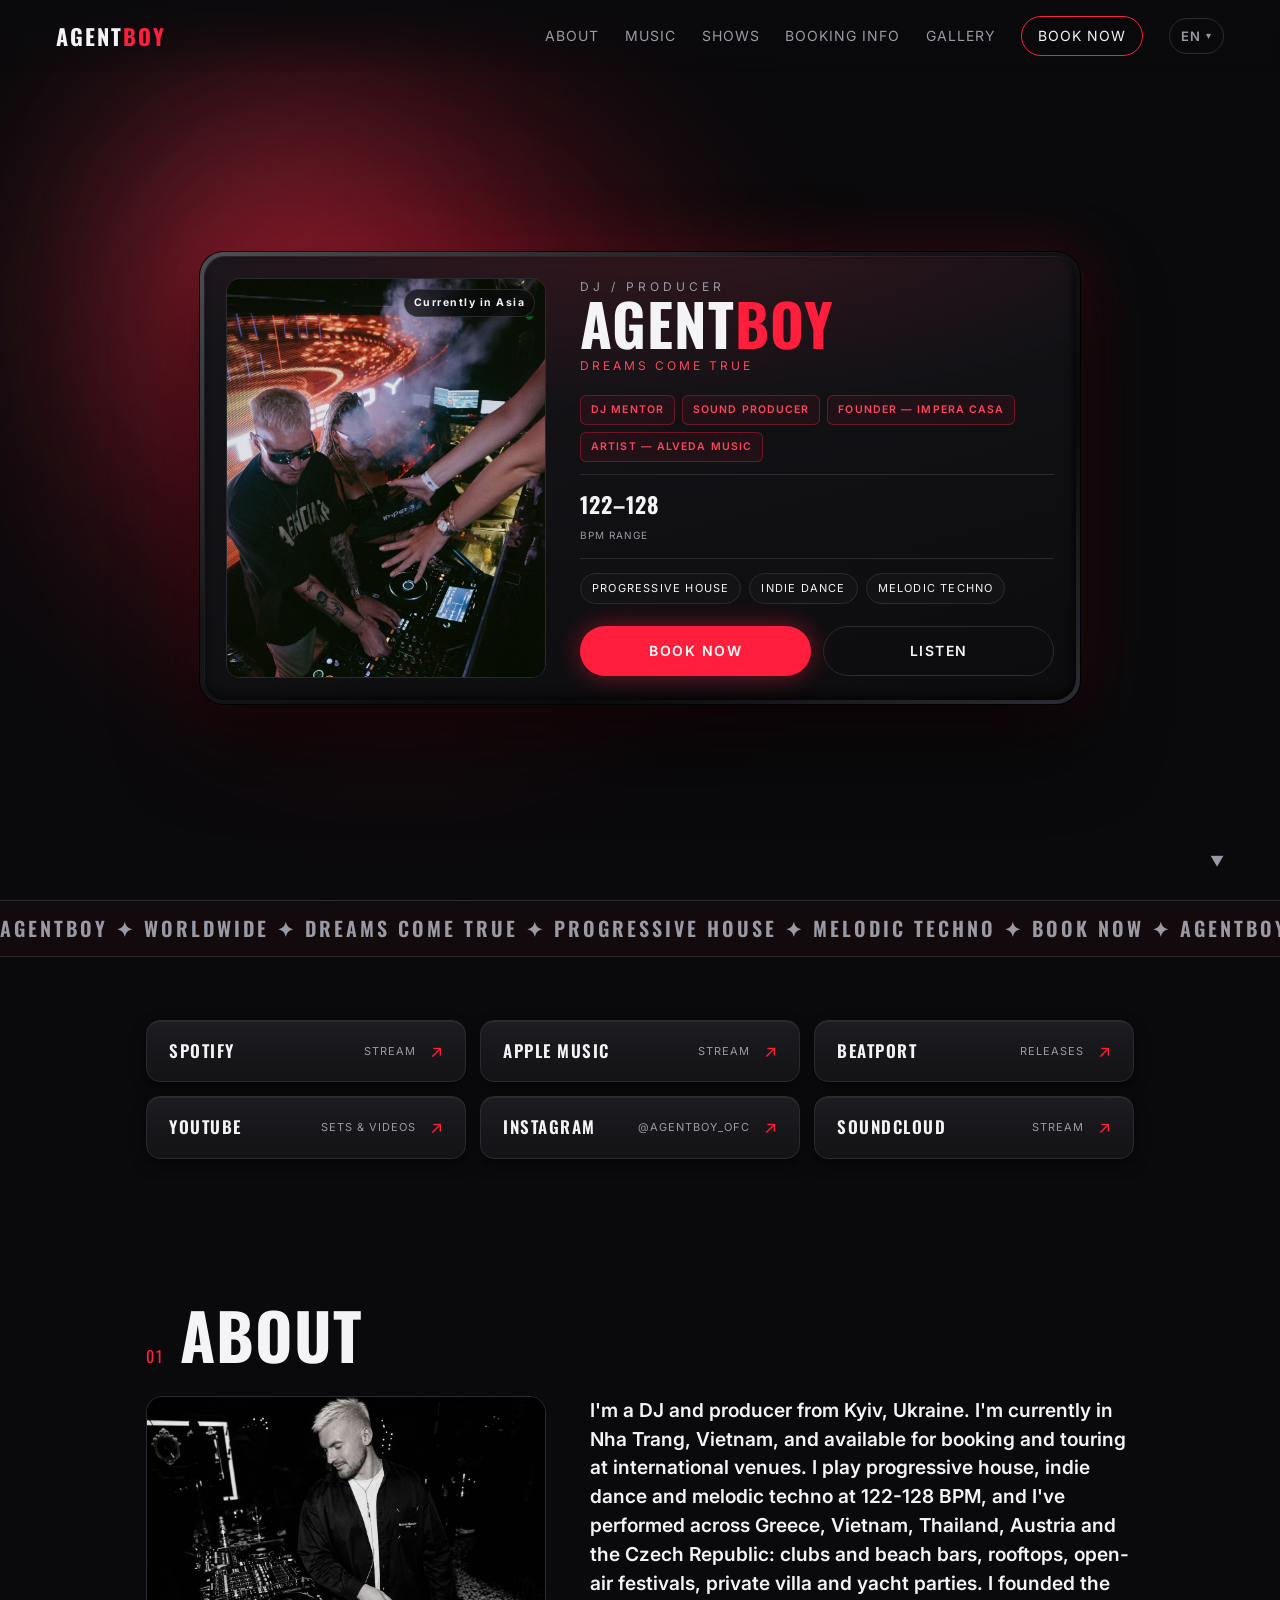
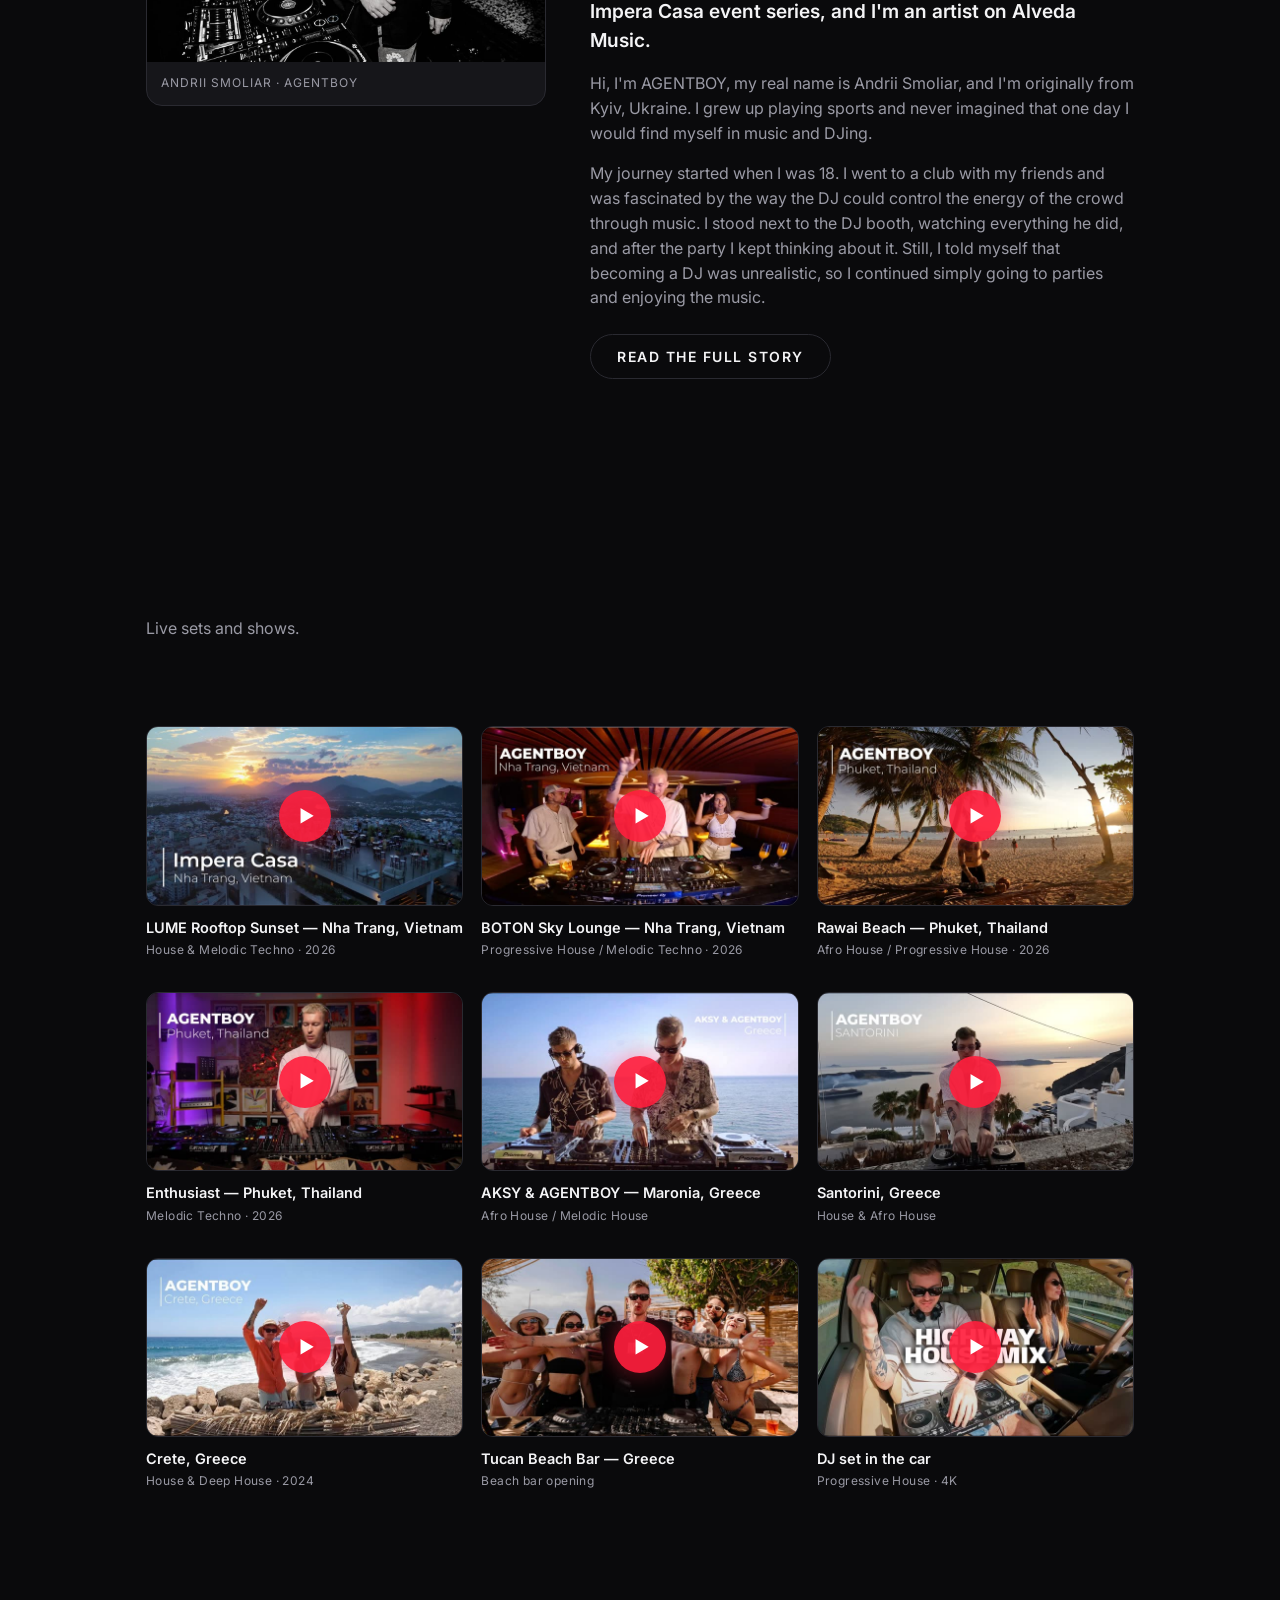
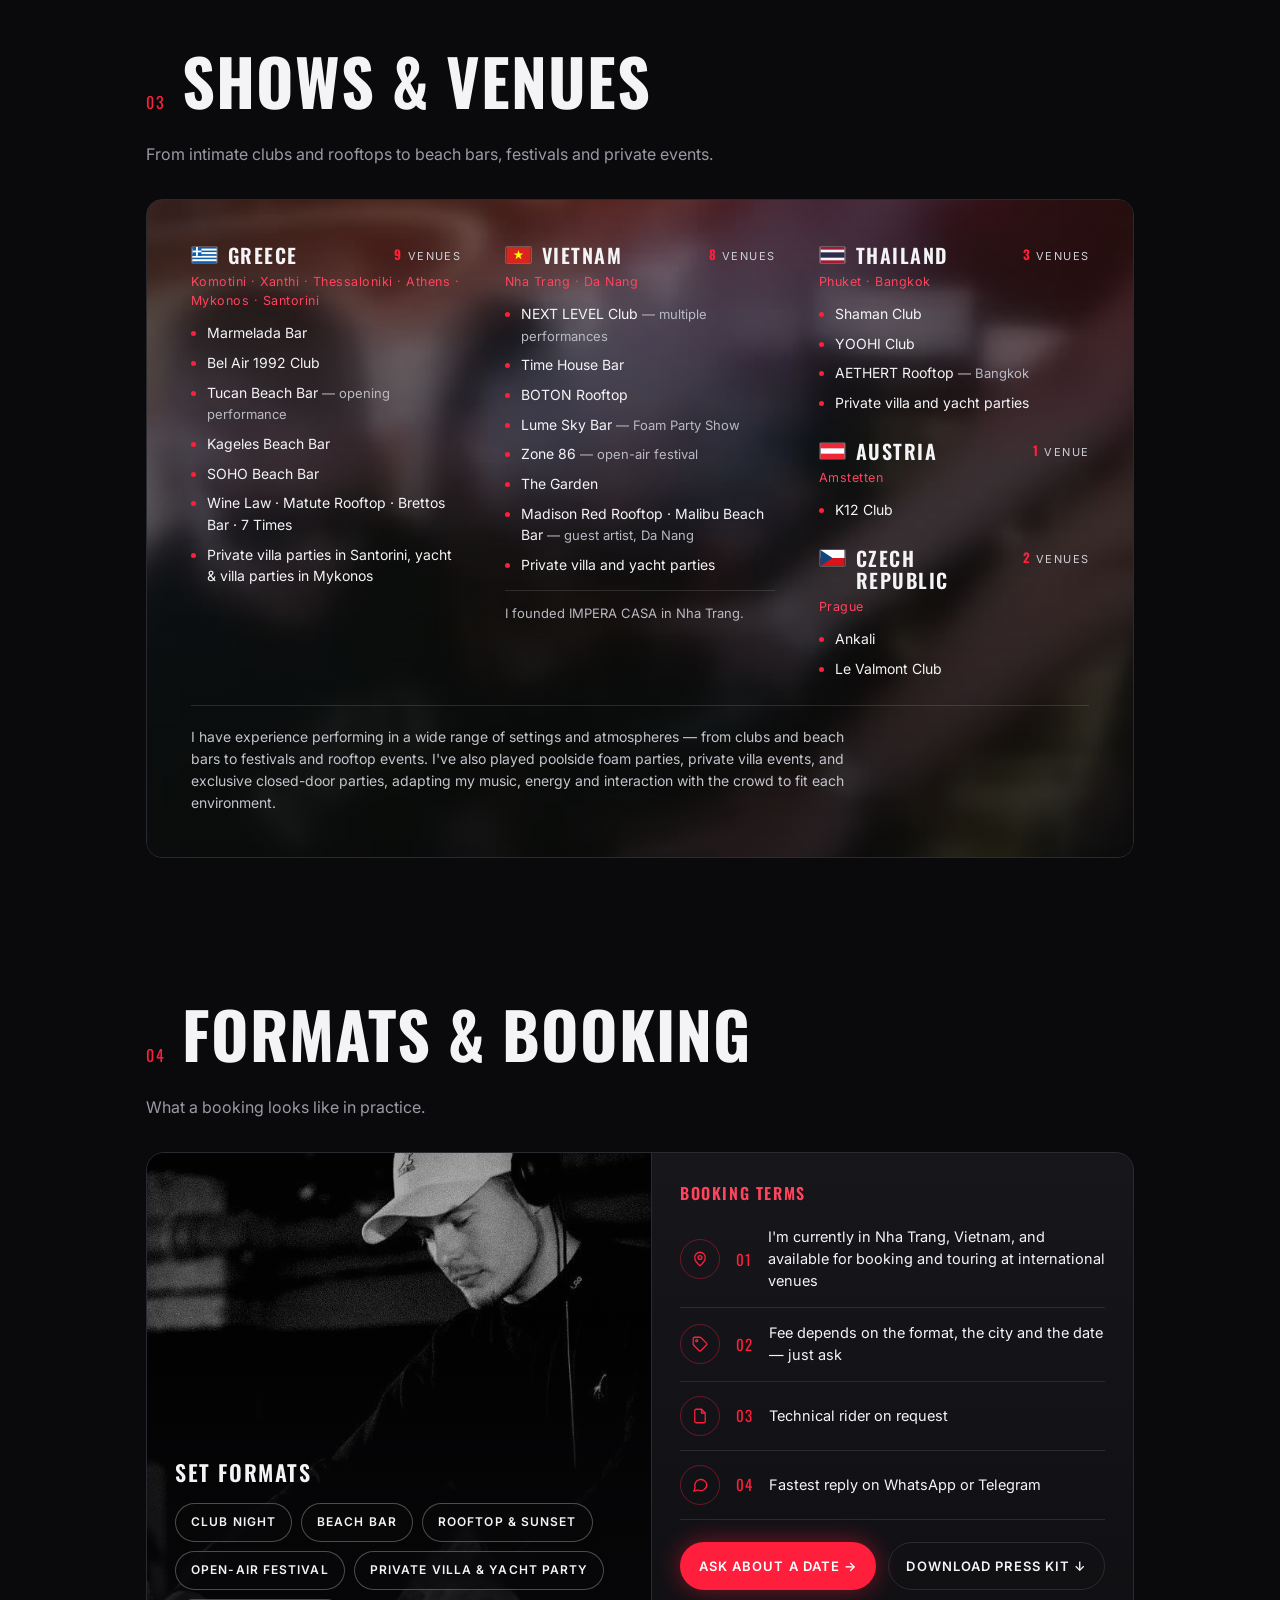
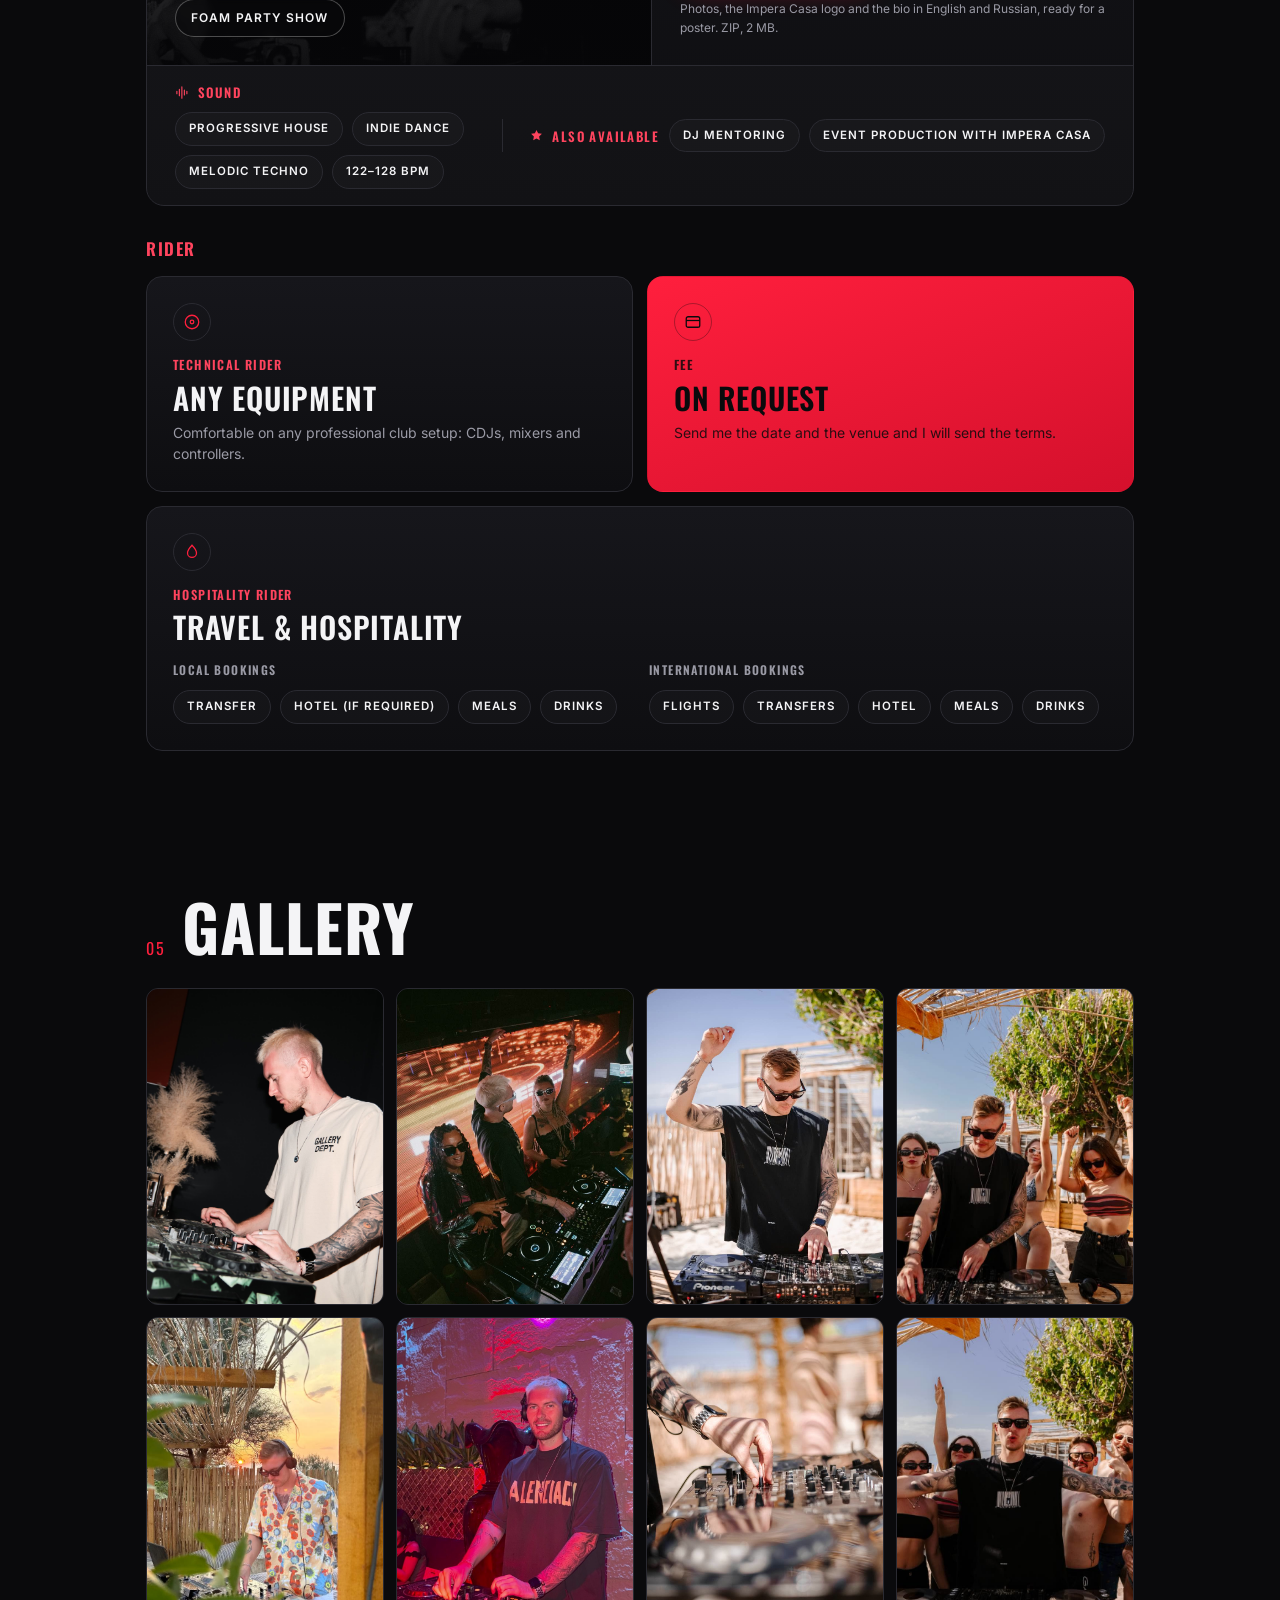
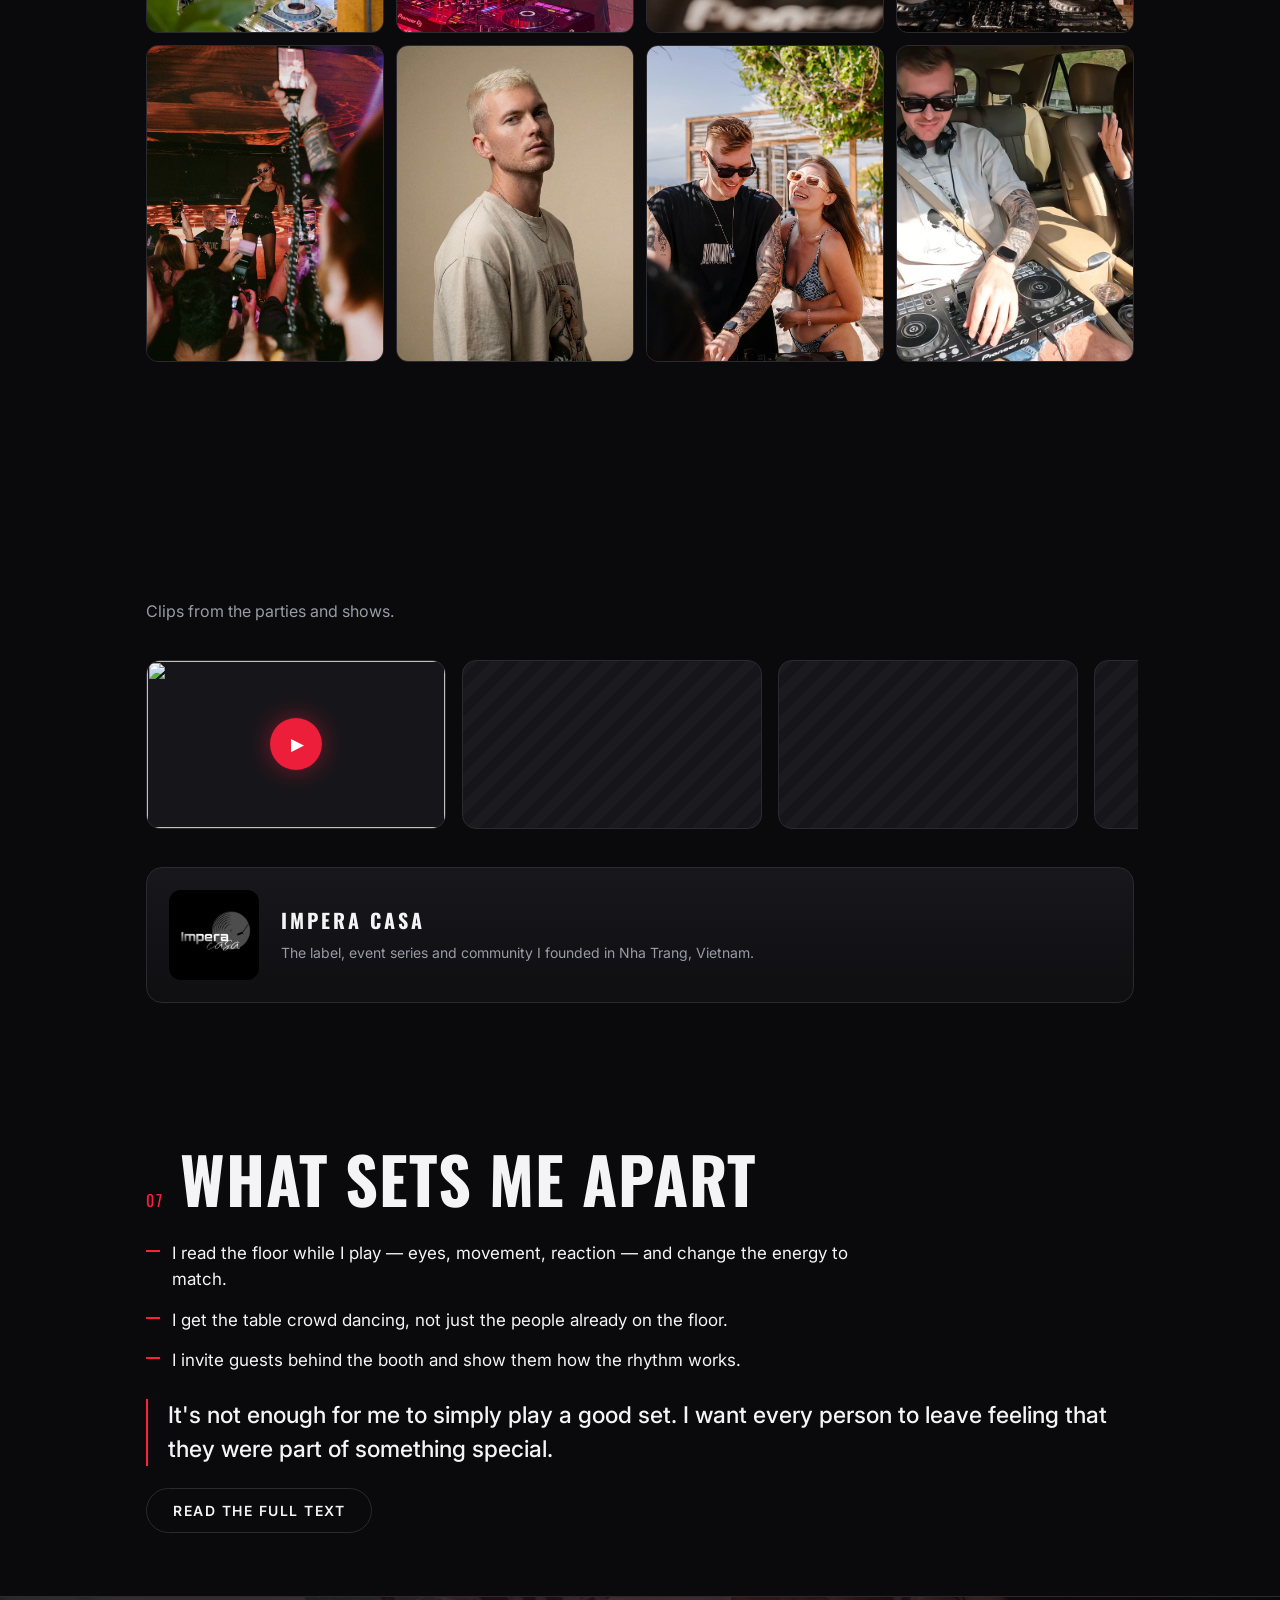
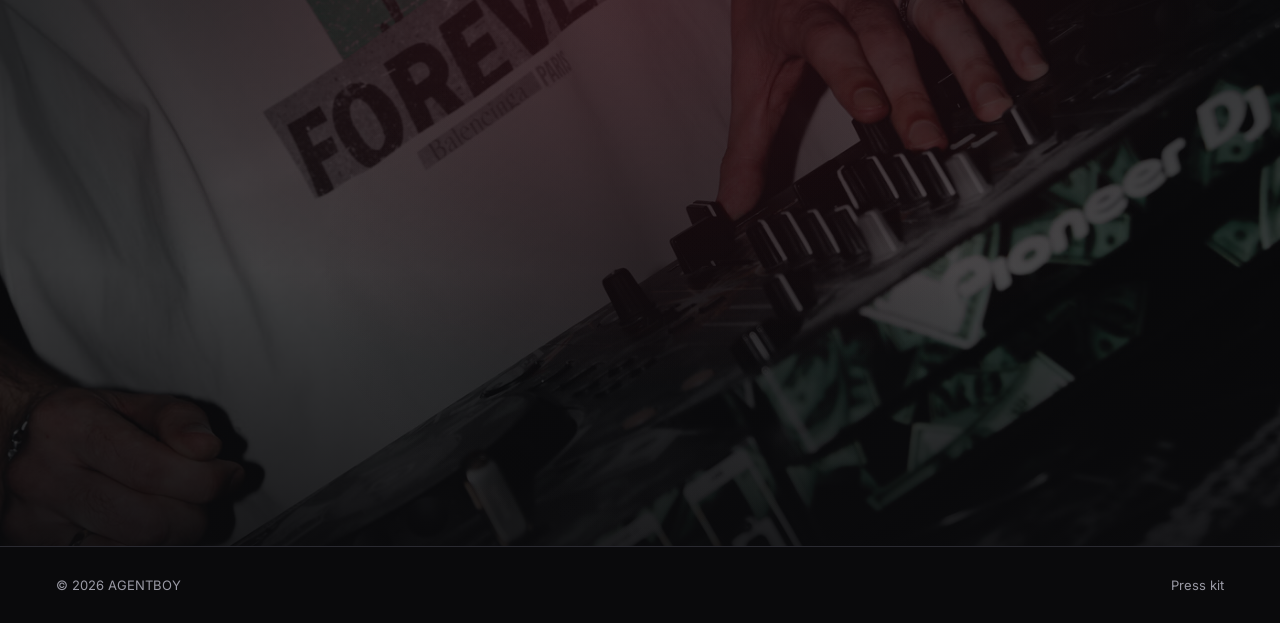
==== commit 0b08e8fe: "Write the site copy in first person and drop the repeated bio About now opens with a first-person le" ====
--- a/index.html
+++ b/index.html
@@ -175,7 +175,7 @@
       </div>
 
       <div class="about__body">
-        <p class="about__lead" data-i18n="press.bio">AGENTBOY (Andrii Smoliar) is a DJ and producer from Kyiv, Ukraine, currently in Nha Trang, Vietnam, available for booking and touring at international venues. He plays progressive house, indie dance and melodic techno at 122–128 BPM, and has performed across Greece, Vietnam, Thailand, Austria and the Czech Republic — from clubs and beach bars to rooftops, open-air festivals and private villa and yacht parties. Founder of the Impera Casa event series, artist on Alveda Music.</p>
+        <p class="about__lead" data-i18n="about.lead">I'm a DJ and producer from Kyiv, Ukraine. I'm currently in Nha Trang, Vietnam, and available for booking and touring at international venues. I play progressive house, indie dance and melodic techno at 122-128 BPM, and I've performed across Greece, Vietnam, Thailand, Austria and the Czech Republic: clubs and beach bars, rooftops, open-air festivals, private villa and yacht parties. I founded the Impera Casa event series, and I'm an artist on Alveda Music.</p>
 
         <p data-i18n="about.p1">Hi, I'm AGENTBOY, my real name is Andrii Smoliar, and I'm originally from Kyiv, Ukraine. I grew up playing sports and never imagined that one day I would find myself in music and DJing.</p>
         <p data-i18n="about.p2">My journey started when I was 18. I went to a club with my friends and was fascinated by the way the DJ could control the energy of the crowd through music. I stood next to the DJ booth, watching everything he did, and after the party I kept thinking about it. Still, I told myself that becoming a DJ was unrealistic, so I continued simply going to parties and enjoying the music.</p>
@@ -332,7 +332,7 @@
             <li>Madison Red Rooftop · Malibu Beach Bar <em data-i18n="shows.guest">— guest artist, Da Nang</em></li>
             <li data-i18n="shows.vnPrivate">Private villa and yacht parties</li>
           </ul>
-          <p class="vgroup__note" data-i18n="shows.impera">Founder of IMPERA CASA — events and community built in Nha Trang.</p>
+          <p class="vgroup__note" data-i18n="shows.impera">I founded IMPERA CASA in Nha Trang.</p>
         </article>
 
         <article class="vgroup">
@@ -418,7 +418,7 @@
             <li class="term">
               <span class="term__ico"><svg viewBox="0 0 24 24" fill="none" stroke="currentColor" stroke-width="1.7" aria-hidden="true"><path d="M12 21s7-5.6 7-11a7 7 0 1 0-14 0c0 5.4 7 11 7 11Z"/><circle cx="12" cy="10" r="2.6"/></svg></span>
               <span class="term__n">01</span>
-              <span class="term__t" data-i18n="formats.term1">Currently in Nha Trang, Vietnam — available for booking and touring at international venues</span>
+              <span class="term__t" data-i18n="formats.term1">I'm currently in Nha Trang, Vietnam, and available for booking and touring at international venues</span>
             </li>
             <li class="term">
               <span class="term__ico"><svg viewBox="0 0 24 24" fill="none" stroke="currentColor" stroke-width="1.7" aria-hidden="true"><path d="M20.6 13.4 13.4 20.6a2 2 0 0 1-2.8 0l-7.2-7.2A2 2 0 0 1 3 12V4.6A1.6 1.6 0 0 1 4.6 3H12a2 2 0 0 1 1.4.6l7.2 7.2a2 2 0 0 1 0 2.6Z"/><circle cx="7.6" cy="7.6" r="1.3"/></svg></span>
@@ -521,18 +521,6 @@
       </article>
     </div>
 
-    <!-- what a promoter still needs after the panel: the text for the poster -->
-    <div class="press">
-      <figure class="press__cover">
-        <img src="assets/img/bio.jpg" alt="AGENTBOY at a rooftop venue" width="657" height="757" loading="lazy" />
-      </figure>
-
-      <div class="press__col">
-        <h3 data-i18n="press.bioHead">Short bio</h3>
-        <p class="press__bio" id="press-bio" data-i18n="press.bio">AGENTBOY (Andrii Smoliar) is a DJ and producer from Kyiv, Ukraine, currently in Nha Trang, Vietnam, available for booking and touring at international venues. He plays progressive house, indie dance and melodic techno at 122–128 BPM, and has performed across Greece, Vietnam, Thailand, Austria and the Czech Republic — from clubs and beach bars to rooftops, open-air festivals and private villa and yacht parties. Founder of the Impera Casa event series, artist on Alveda Music.</p>
-        <button class="btn btn--ghost press__copy" type="button" data-copy="press-bio" data-i18n="press.copy">Copy</button>
-      </div>
-    </div>
   </section>
 
   <!-- ===================== 05 · GALLERY ===================== -->
@@ -566,16 +554,20 @@
     </div>
     <p class="section__sub" data-i18n="events.sub">Clips from the parties and shows.</p>
 
-    <!-- placeholders until the client sends the clips: horizontal reel, dragged
-         with the mouse or nudged with the wheel, so it reads as its own screen -->
+    <!-- horizontal reel, dragged with the mouse or nudged with the wheel, so it
+         reads as its own screen. Clips open in the same lightbox player as the
+         Music section (data-yt); the hatched slots wait for the rest of them. -->
     <div class="reel" data-reel>
       <div class="reel__track">
+        <button class="reel__slide reel__clip" data-yt="9PWWMI3wJLQ" type="button" aria-label="1st Impera Casa teambuilding x Nha Trang GO">
+          <img src="assets/img/yt/9PWWMI3wJLQ.jpg" alt="" loading="lazy" width="640" height="360" />
+          <span class="vid__play" aria-hidden="true">▶</span>
+        </button>
         <div class="reel__slide ph" aria-hidden="true"></div>
         <div class="reel__slide ph" aria-hidden="true"></div>
         <div class="reel__slide ph" aria-hidden="true"></div>
         <div class="reel__slide ph" aria-hidden="true"></div>
         <div class="reel__slide ph" aria-hidden="true"></div>
-        <div class="reel__slide ph" aria-hidden="true"></div>
       </div>
     </div>
 
@@ -583,7 +575,7 @@
       <img src="assets/img/logo/impera-casa.jpg" alt="Impera Casa" loading="lazy" width="500" height="500" />
       <div>
         <h3>IMPERA CASA</h3>
-        <p data-i18n="events.impera">Label, event series and community founded by AGENTBOY in Nha Trang, Vietnam.</p>
+        <p data-i18n="events.impera">The label, event series and community I founded in Nha Trang, Vietnam.</p>
       </div>
     </div>
   </section>
--- a/style.css
+++ b/style.css
@@ -831,7 +831,7 @@
 }
 .bk__groupLabel svg { flex: none; width: 15px; height: 15px; }
 
-/* ---------- RIDER (sits between the booking panel and the press block) ---------- */
+/* ---------- RIDER (under the booking panel) ---------- */
 .rider__head {
   margin: 30px 0 14px;
   font-family: "Oswald", sans-serif;
@@ -899,55 +899,6 @@
   font-size: 12px;
   color: var(--muted);
 }
-
-.press {
-  display: grid;
-  gap: 18px;
-  grid-template-columns: 1fr 1fr;
-  align-items: stretch;
-  margin-top: 18px;
-}
-/* side by side, the photo takes the height of the bio card, not its own:
-   the near-square rooftop shot would otherwise hang far below the text.
-   Absolute positioning keeps the image out of the row height. */
-.press__cover {
-  position: relative;
-  min-height: 280px;
-  overflow: hidden;
-  border: 1px solid var(--line);
-  border-radius: 16px;
-}
-.press__cover img {
-  position: absolute;
-  inset: 0;
-  width: 100%;
-  height: 100%;
-  object-fit: cover;
-  object-position: 50% 55%;
-}
-.press__col {
-  display: flex;
-  flex-direction: column;
-  align-items: flex-start;
-  gap: 12px;
-  padding: 22px;
-  border: 1px dashed var(--line);
-  border-radius: 16px;
-}
-.press__col h3 {
-  font-family: "Oswald", sans-serif;
-  font-weight: 600;
-  text-transform: uppercase;
-  letter-spacing: 1.5px;
-  font-size: 17px;
-  color: var(--red-soft);
-}
-.press__bio { font-size: 14px; color: var(--text); }
-.press__note { font-size: 14px; color: var(--muted); }
-.press__col .btn { margin-top: 4px; }
-/* confirmation as a pseudo-element: translate() owns textContent and would
-   wipe any label we wrote into it */
-.press__copy.is-copied::after { content: " ✓"; color: var(--red-soft); }
 
 /* ---------- GALLERY (photos) ---------- */
 .shots { display: grid; gap: 12px; grid-template-columns: repeat(auto-fill, minmax(190px, 1fr)); }
@@ -1010,6 +961,19 @@
   border-radius: 14px;
   scroll-snap-align: start;
 }
+/* a clip slide: the button is the image box, so the shared .vid__play centres
+   against it exactly as on the Music cards */
+.reel__clip {
+  position: relative;
+  display: block;
+  padding: 0;
+  overflow: hidden;
+  background: var(--surface);
+  cursor: pointer;
+  transition: border-color .2s, box-shadow .2s;
+}
+.reel__clip img { display: block; width: 100%; height: 100%; object-fit: cover; }
+.reel__clip:hover { border-color: var(--red); box-shadow: 0 0 22px rgba(255,31,61,.18); }
 
 /* ---------- BOOKING ---------- */
 .section--booking {
@@ -1414,10 +1378,6 @@
   .bk__cta .btn { flex: none; width: 100%; }
   .bk__strip { gap: 14px; padding: 16px; }
   .rider, .rider__lists { grid-template-columns: 1fr; }
-  .press { grid-template-columns: 1fr; }
-  /* stacked, the photo is shown whole again */
-  .press__cover { min-height: 0; }
-  .press__cover img { position: static; height: auto; }
 
   .shots { grid-template-columns: repeat(auto-fill, minmax(140px, 1fr)); }
   /* one slide per screen with the next one peeking, same as the video rows */
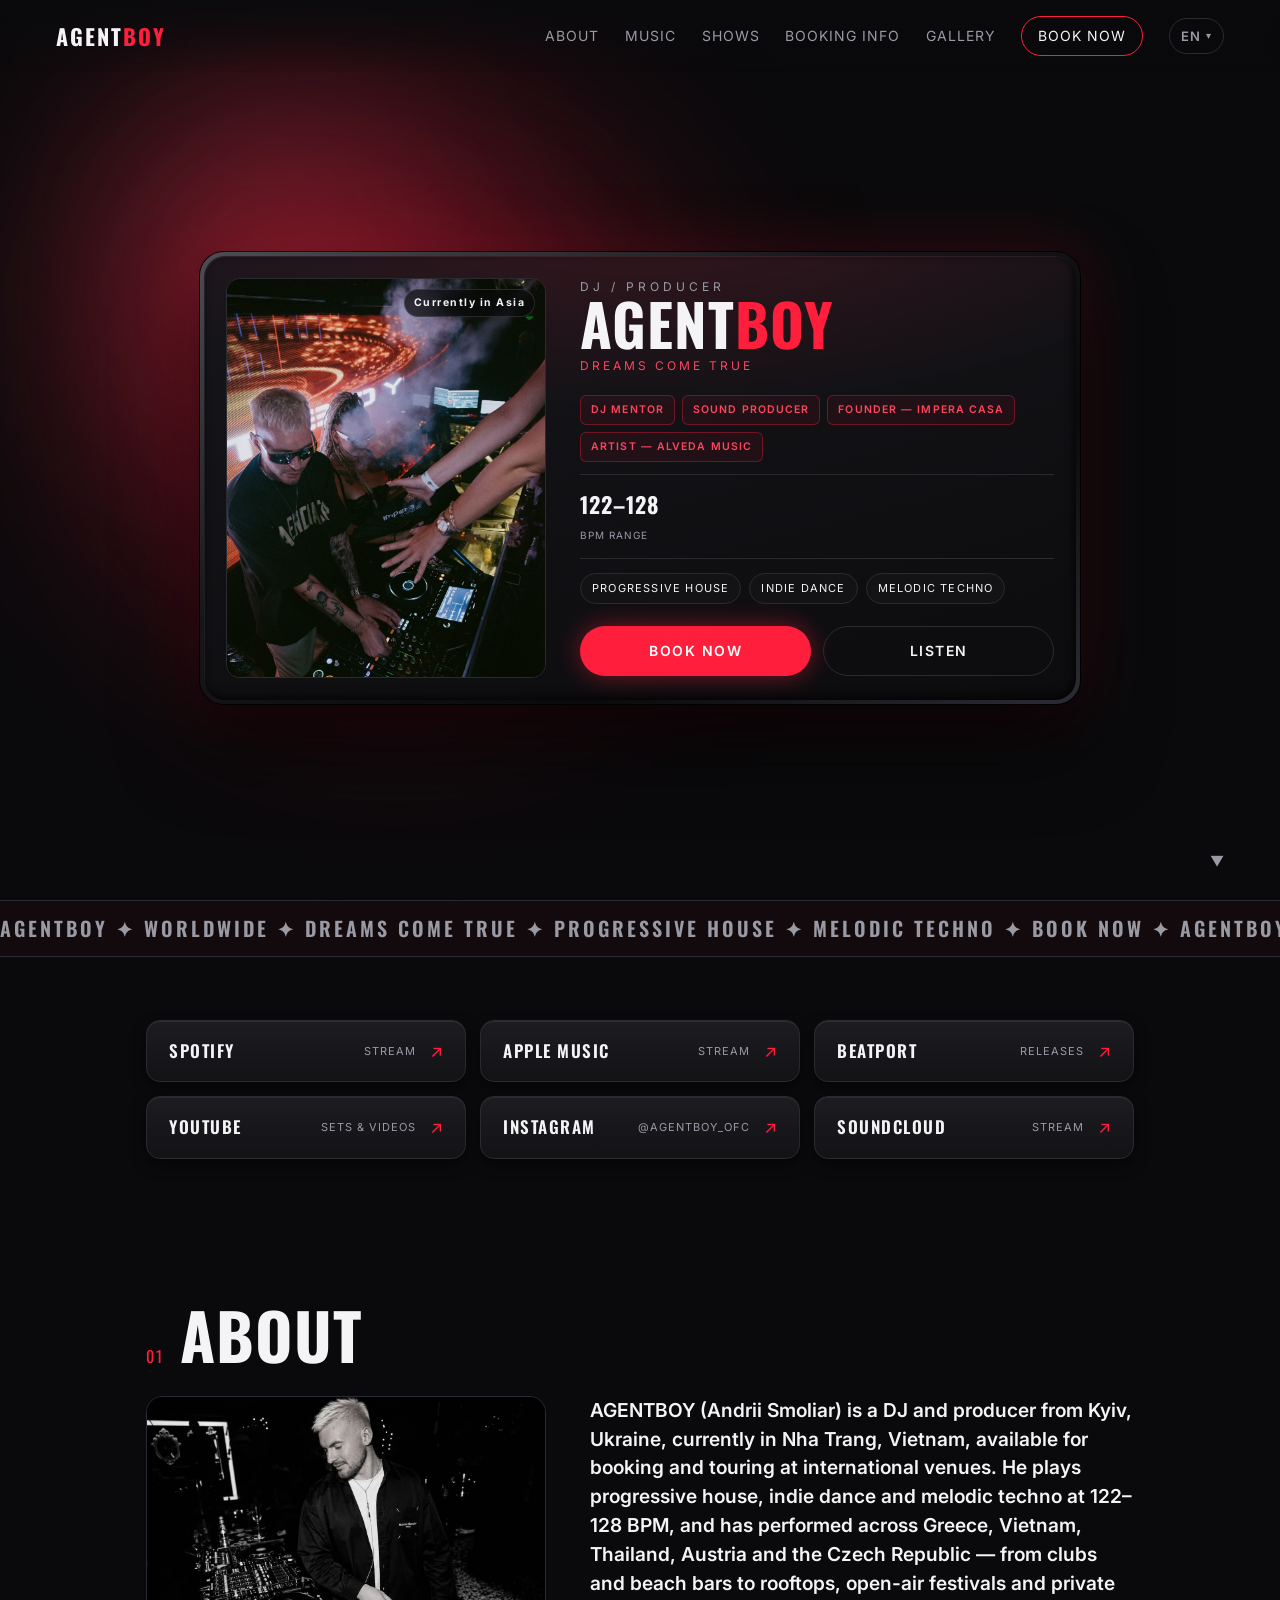
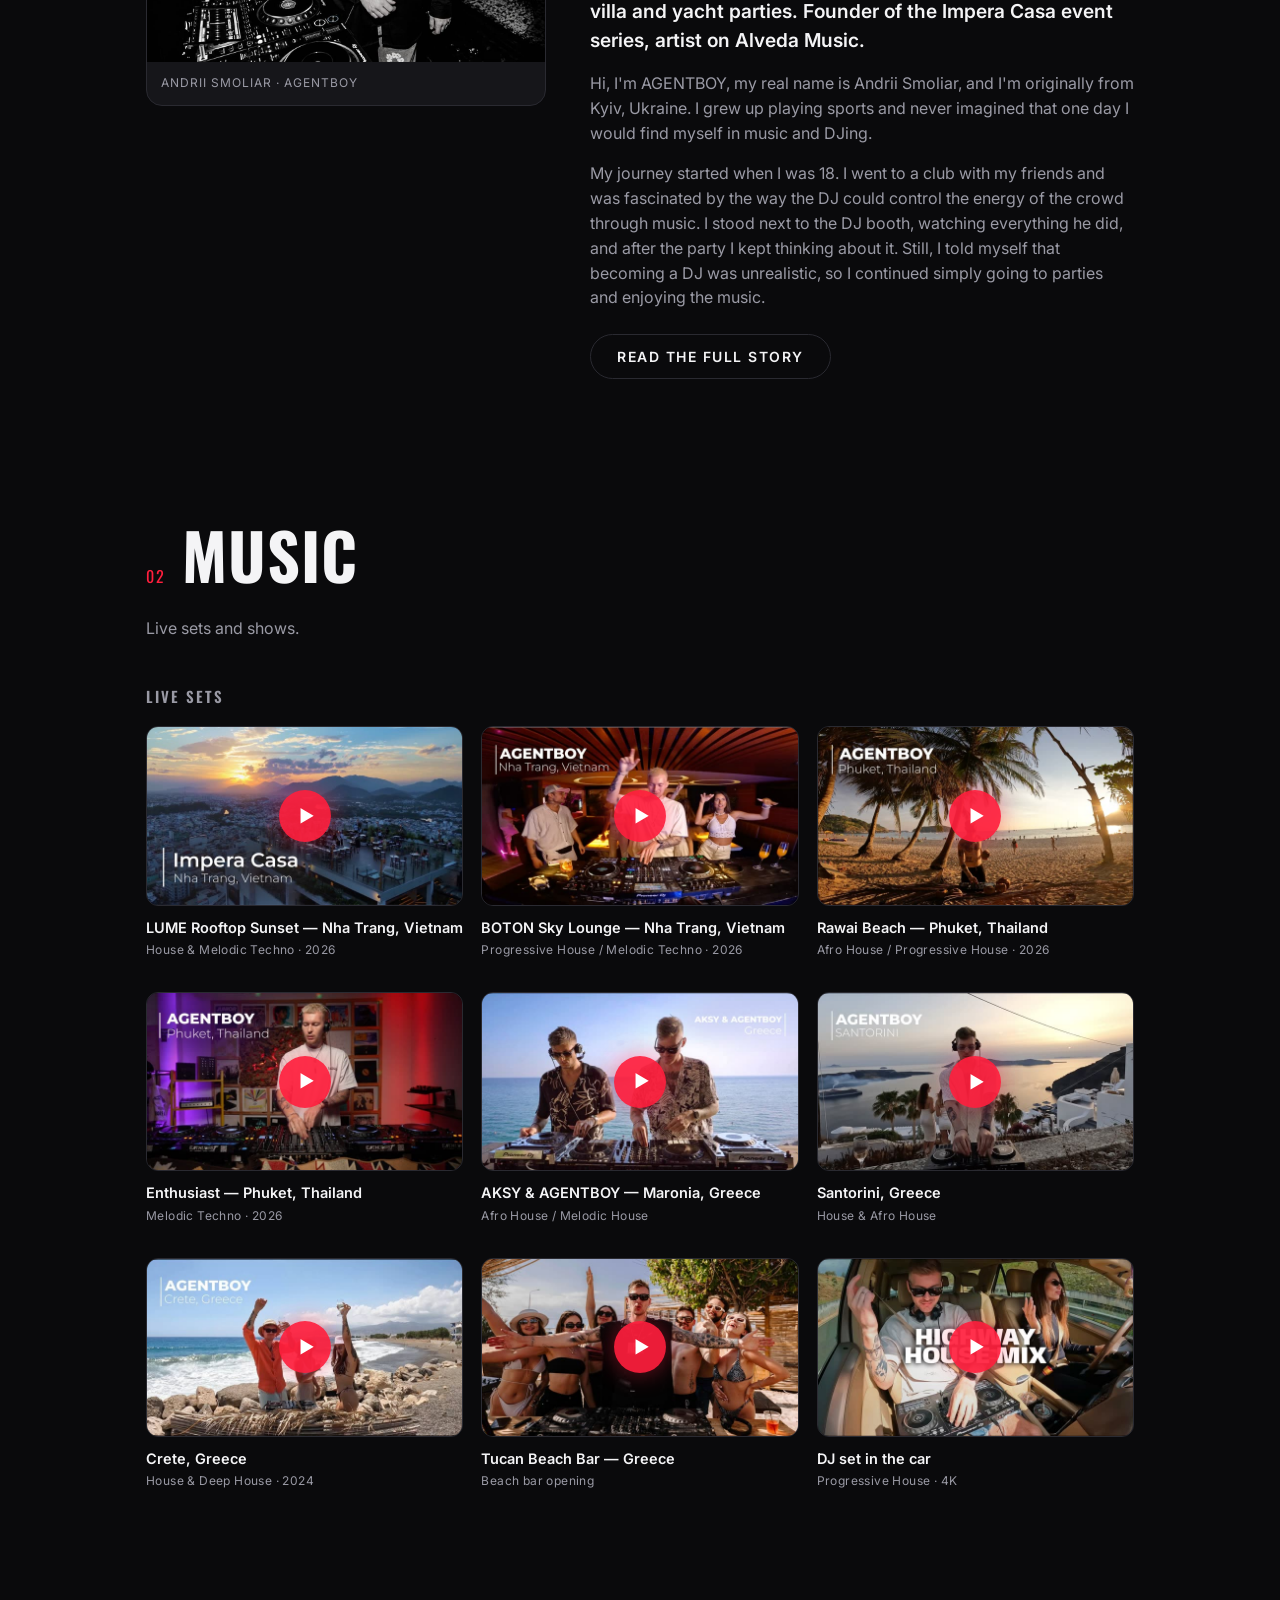
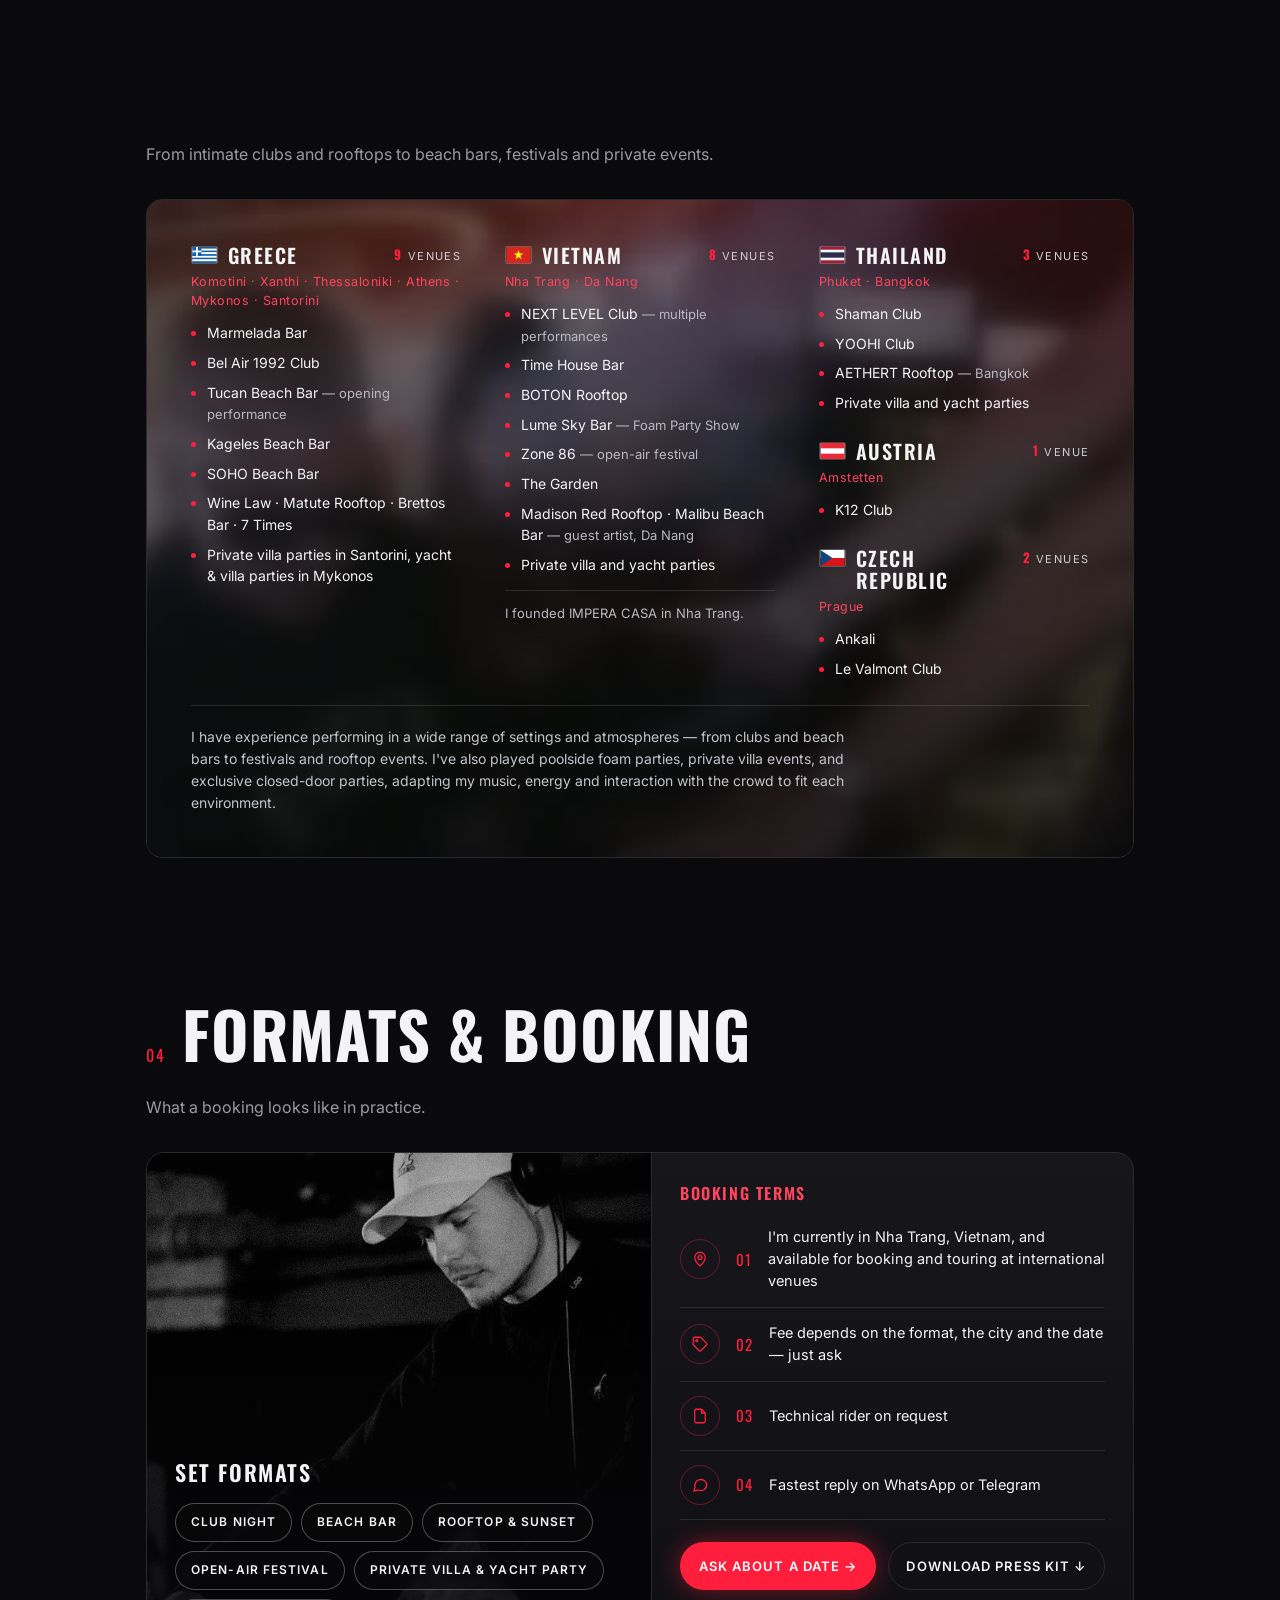
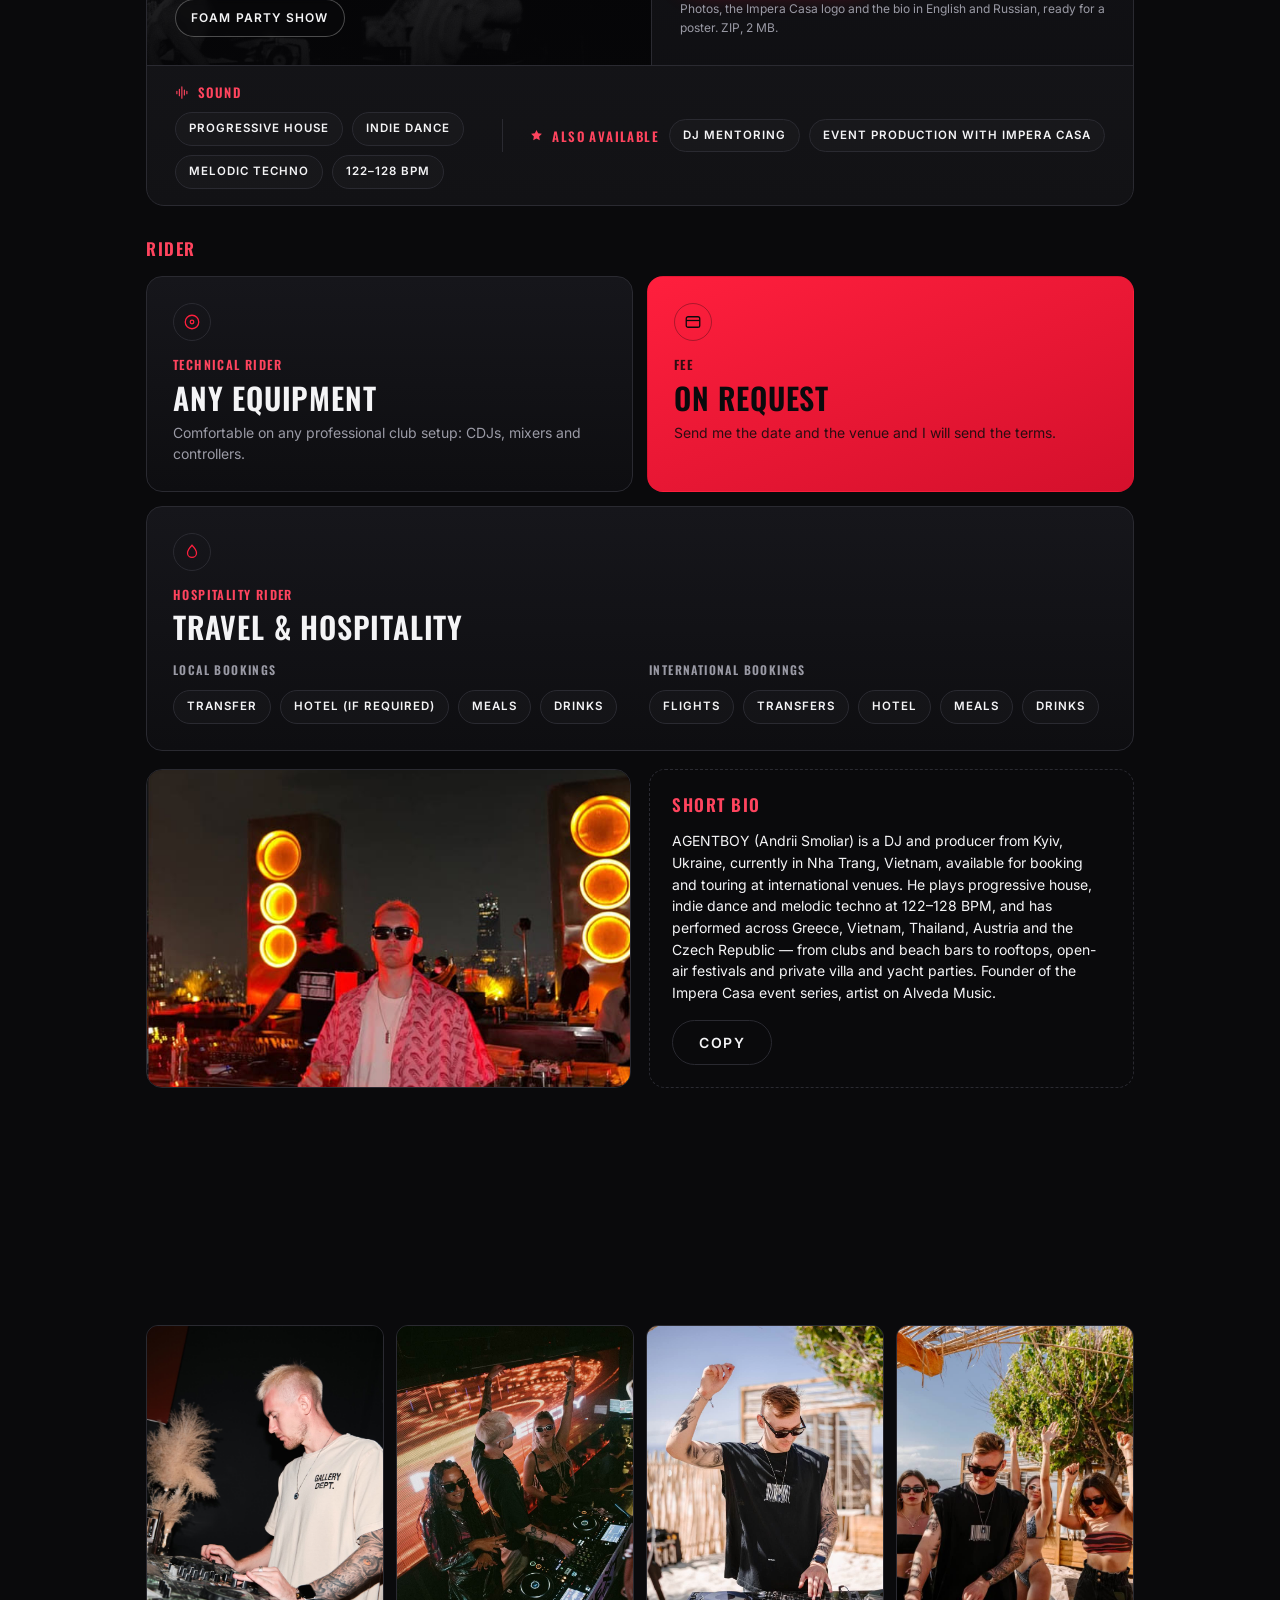
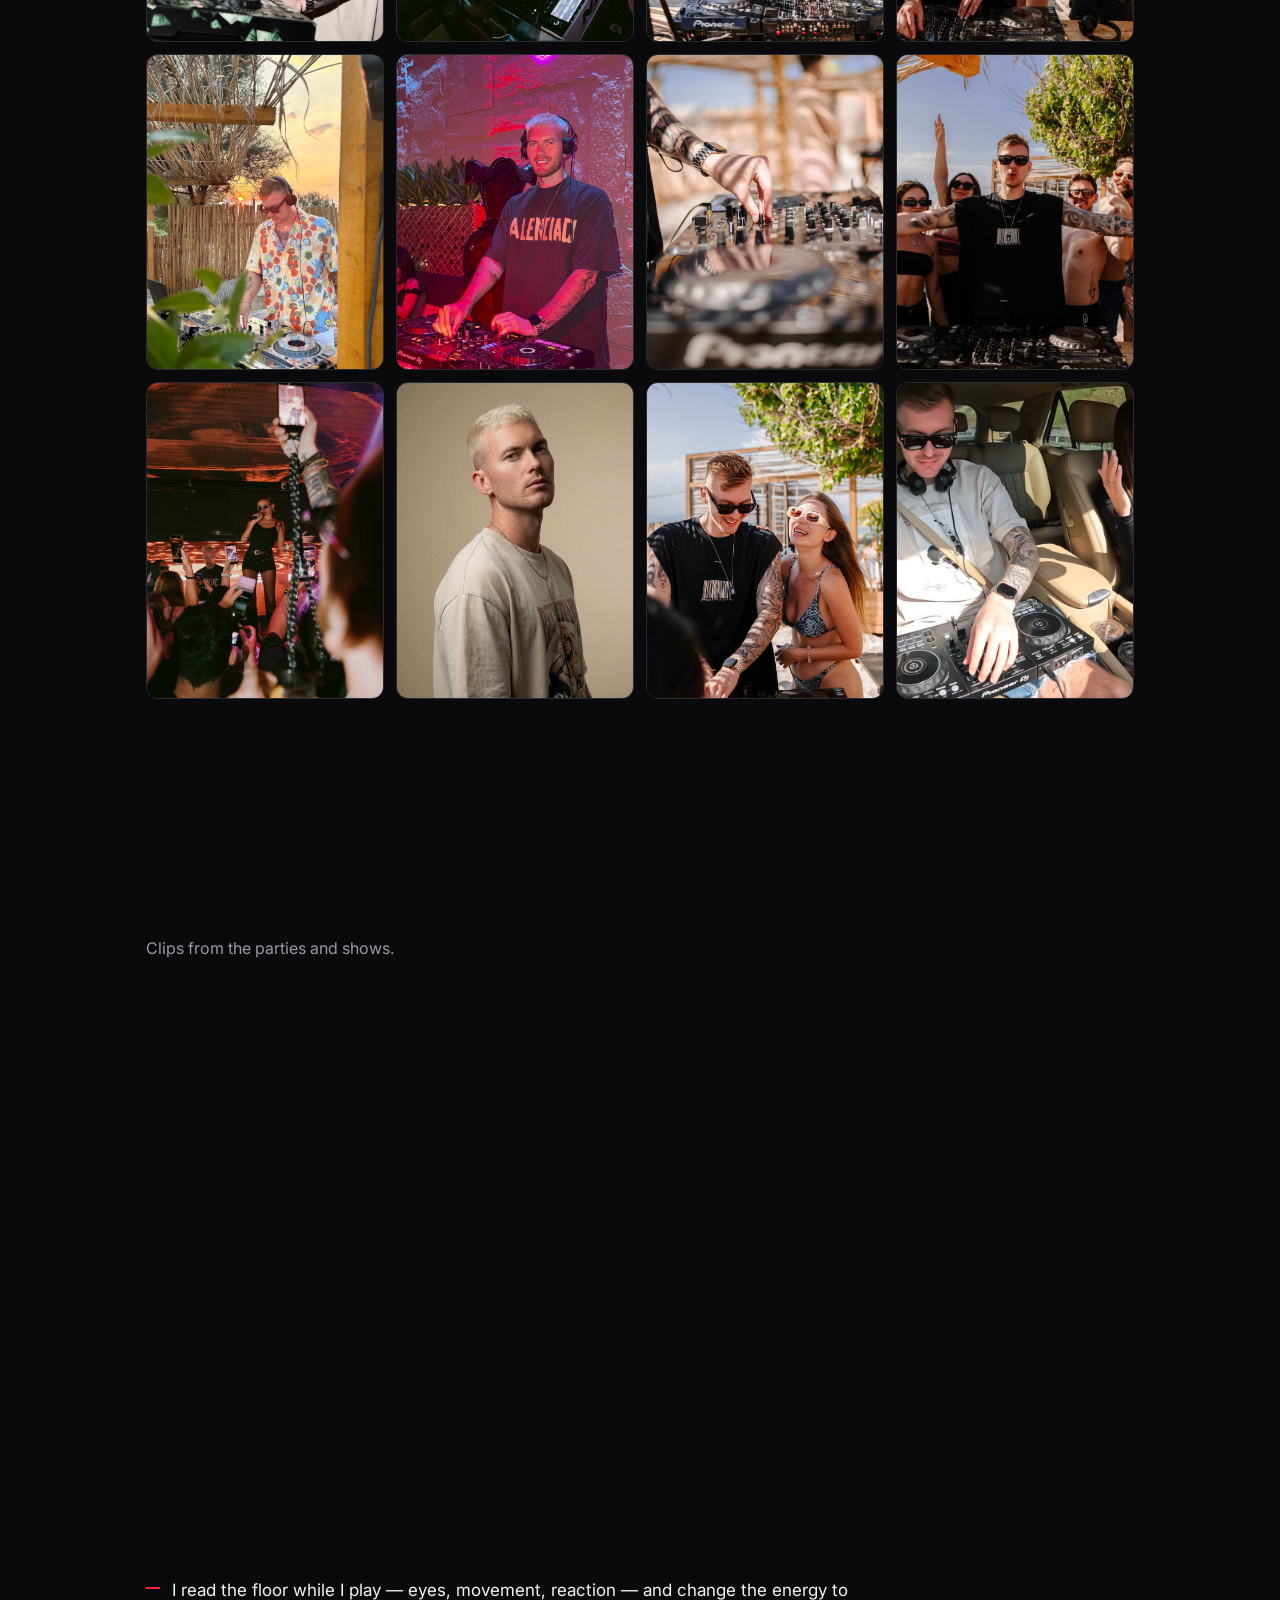
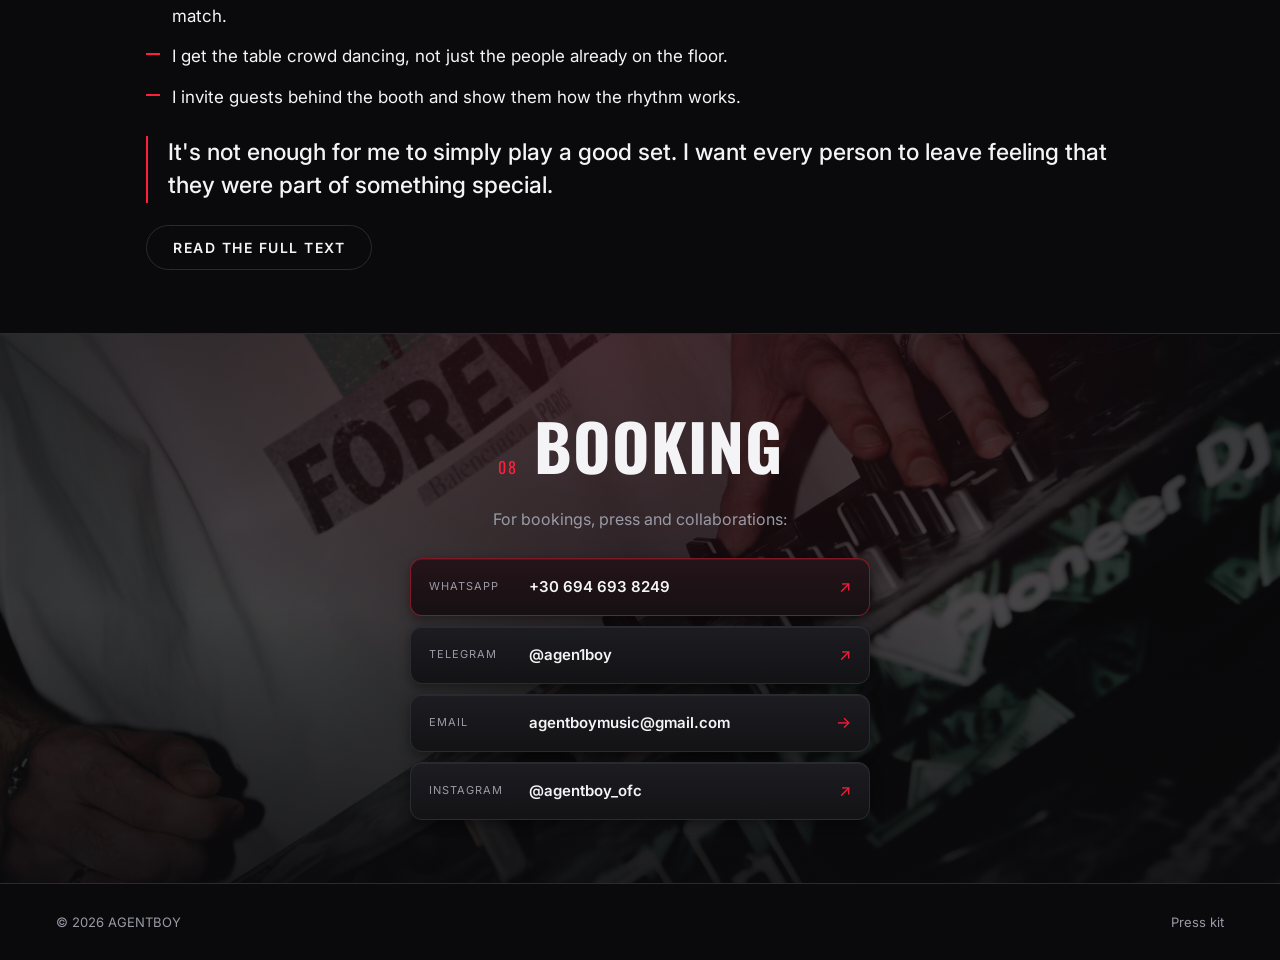
==== commit 76f66e6f: "Put the Impera Casa teambuilding clip in the first event slot The slot opens the YouTube video in th" ====
--- a/index.html
+++ b/index.html
@@ -175,7 +175,7 @@
       </div>
 
       <div class="about__body">
-        <p class="about__lead" data-i18n="about.lead">I'm a DJ and producer from Kyiv, Ukraine. I'm currently in Nha Trang, Vietnam, and available for booking and touring at international venues. I play progressive house, indie dance and melodic techno at 122-128 BPM, and I've performed across Greece, Vietnam, Thailand, Austria and the Czech Republic: clubs and beach bars, rooftops, open-air festivals, private villa and yacht parties. I founded the Impera Casa event series, and I'm an artist on Alveda Music.</p>
+        <p class="about__lead" data-i18n="press.bio">AGENTBOY (Andrii Smoliar) is a DJ and producer from Kyiv, Ukraine, currently in Nha Trang, Vietnam, available for booking and touring at international venues. He plays progressive house, indie dance and melodic techno at 122–128 BPM, and has performed across Greece, Vietnam, Thailand, Austria and the Czech Republic — from clubs and beach bars to rooftops, open-air festivals and private villa and yacht parties. Founder of the Impera Casa event series, artist on Alveda Music.</p>
 
         <p data-i18n="about.p1">Hi, I'm AGENTBOY, my real name is Andrii Smoliar, and I'm originally from Kyiv, Ukraine. I grew up playing sports and never imagined that one day I would find myself in music and DJing.</p>
         <p data-i18n="about.p2">My journey started when I was 18. I went to a club with my friends and was fascinated by the way the DJ could control the energy of the crowd through music. I stood next to the DJ booth, watching everything he did, and after the party I kept thinking about it. Still, I told myself that becoming a DJ was unrealistic, so I continued simply going to parties and enjoying the music.</p>
@@ -332,7 +332,7 @@
             <li>Madison Red Rooftop · Malibu Beach Bar <em data-i18n="shows.guest">— guest artist, Da Nang</em></li>
             <li data-i18n="shows.vnPrivate">Private villa and yacht parties</li>
           </ul>
-          <p class="vgroup__note" data-i18n="shows.impera">I founded IMPERA CASA in Nha Trang.</p>
+          <p class="vgroup__note" data-i18n="shows.impera">Founder of IMPERA CASA — events and community built in Nha Trang.</p>
         </article>
 
         <article class="vgroup">
@@ -418,7 +418,7 @@
             <li class="term">
               <span class="term__ico"><svg viewBox="0 0 24 24" fill="none" stroke="currentColor" stroke-width="1.7" aria-hidden="true"><path d="M12 21s7-5.6 7-11a7 7 0 1 0-14 0c0 5.4 7 11 7 11Z"/><circle cx="12" cy="10" r="2.6"/></svg></span>
               <span class="term__n">01</span>
-              <span class="term__t" data-i18n="formats.term1">I'm currently in Nha Trang, Vietnam, and available for booking and touring at international venues</span>
+              <span class="term__t" data-i18n="formats.term1">Currently in Nha Trang, Vietnam — available for booking and touring at international venues</span>
             </li>
             <li class="term">
               <span class="term__ico"><svg viewBox="0 0 24 24" fill="none" stroke="currentColor" stroke-width="1.7" aria-hidden="true"><path d="M20.6 13.4 13.4 20.6a2 2 0 0 1-2.8 0l-7.2-7.2A2 2 0 0 1 3 12V4.6A1.6 1.6 0 0 1 4.6 3H12a2 2 0 0 1 1.4.6l7.2 7.2a2 2 0 0 1 0 2.6Z"/><circle cx="7.6" cy="7.6" r="1.3"/></svg></span>
@@ -521,6 +521,18 @@
       </article>
     </div>
 
+    <!-- what a promoter still needs after the panel: the text for the poster -->
+    <div class="press">
+      <figure class="press__cover">
+        <img src="assets/img/bio.jpg" alt="AGENTBOY at a rooftop venue" width="657" height="757" loading="lazy" />
+      </figure>
+
+      <div class="press__col">
+        <h3 data-i18n="press.bioHead">Short bio</h3>
+        <p class="press__bio" id="press-bio" data-i18n="press.bio">AGENTBOY (Andrii Smoliar) is a DJ and producer from Kyiv, Ukraine, currently in Nha Trang, Vietnam, available for booking and touring at international venues. He plays progressive house, indie dance and melodic techno at 122–128 BPM, and has performed across Greece, Vietnam, Thailand, Austria and the Czech Republic — from clubs and beach bars to rooftops, open-air festivals and private villa and yacht parties. Founder of the Impera Casa event series, artist on Alveda Music.</p>
+        <button class="btn btn--ghost press__copy" type="button" data-copy="press-bio" data-i18n="press.copy">Copy</button>
+      </div>
+    </div>
   </section>
 
   <!-- ===================== 05 · GALLERY ===================== -->
@@ -575,7 +587,7 @@
       <img src="assets/img/logo/impera-casa.jpg" alt="Impera Casa" loading="lazy" width="500" height="500" />
       <div>
         <h3>IMPERA CASA</h3>
-        <p data-i18n="events.impera">The label, event series and community I founded in Nha Trang, Vietnam.</p>
+        <p data-i18n="events.impera">Label, event series and community founded by AGENTBOY in Nha Trang, Vietnam.</p>
       </div>
     </div>
   </section>
--- a/style.css
+++ b/style.css
@@ -831,7 +831,7 @@
 }
 .bk__groupLabel svg { flex: none; width: 15px; height: 15px; }
 
-/* ---------- RIDER (under the booking panel) ---------- */
+/* ---------- RIDER (sits between the booking panel and the press block) ---------- */
 .rider__head {
   margin: 30px 0 14px;
   font-family: "Oswald", sans-serif;
@@ -899,6 +899,55 @@
   font-size: 12px;
   color: var(--muted);
 }
+
+.press {
+  display: grid;
+  gap: 18px;
+  grid-template-columns: 1fr 1fr;
+  align-items: stretch;
+  margin-top: 18px;
+}
+/* side by side, the photo takes the height of the bio card, not its own:
+   the near-square rooftop shot would otherwise hang far below the text.
+   Absolute positioning keeps the image out of the row height. */
+.press__cover {
+  position: relative;
+  min-height: 280px;
+  overflow: hidden;
+  border: 1px solid var(--line);
+  border-radius: 16px;
+}
+.press__cover img {
+  position: absolute;
+  inset: 0;
+  width: 100%;
+  height: 100%;
+  object-fit: cover;
+  object-position: 50% 55%;
+}
+.press__col {
+  display: flex;
+  flex-direction: column;
+  align-items: flex-start;
+  gap: 12px;
+  padding: 22px;
+  border: 1px dashed var(--line);
+  border-radius: 16px;
+}
+.press__col h3 {
+  font-family: "Oswald", sans-serif;
+  font-weight: 600;
+  text-transform: uppercase;
+  letter-spacing: 1.5px;
+  font-size: 17px;
+  color: var(--red-soft);
+}
+.press__bio { font-size: 14px; color: var(--text); }
+.press__note { font-size: 14px; color: var(--muted); }
+.press__col .btn { margin-top: 4px; }
+/* confirmation as a pseudo-element: translate() owns textContent and would
+   wipe any label we wrote into it */
+.press__copy.is-copied::after { content: " ✓"; color: var(--red-soft); }
 
 /* ---------- GALLERY (photos) ---------- */
 .shots { display: grid; gap: 12px; grid-template-columns: repeat(auto-fill, minmax(190px, 1fr)); }
@@ -1378,6 +1427,10 @@
   .bk__cta .btn { flex: none; width: 100%; }
   .bk__strip { gap: 14px; padding: 16px; }
   .rider, .rider__lists { grid-template-columns: 1fr; }
+  .press { grid-template-columns: 1fr; }
+  /* stacked, the photo is shown whole again */
+  .press__cover { min-height: 0; }
+  .press__cover img { position: static; height: auto; }
 
   .shots { grid-template-columns: repeat(auto-fill, minmax(140px, 1fr)); }
   /* one slide per screen with the next one peeking, same as the video rows */
